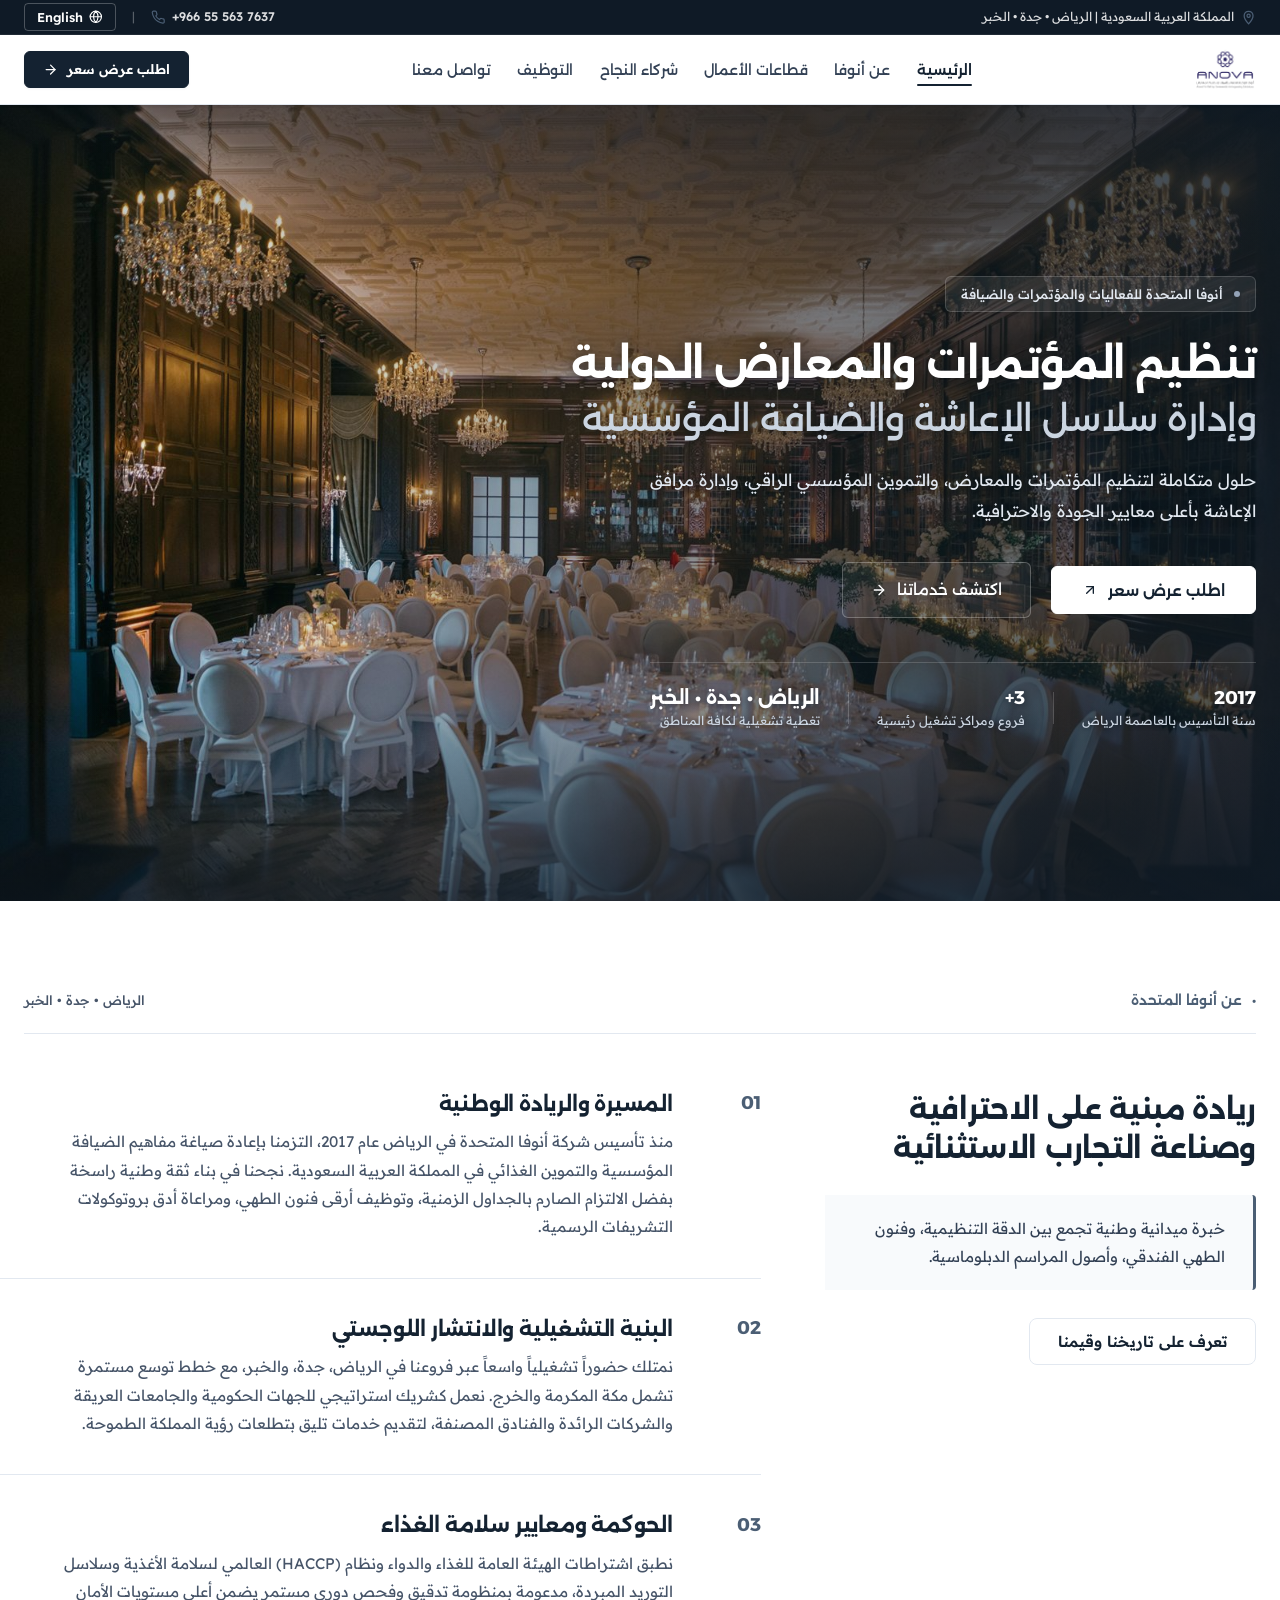
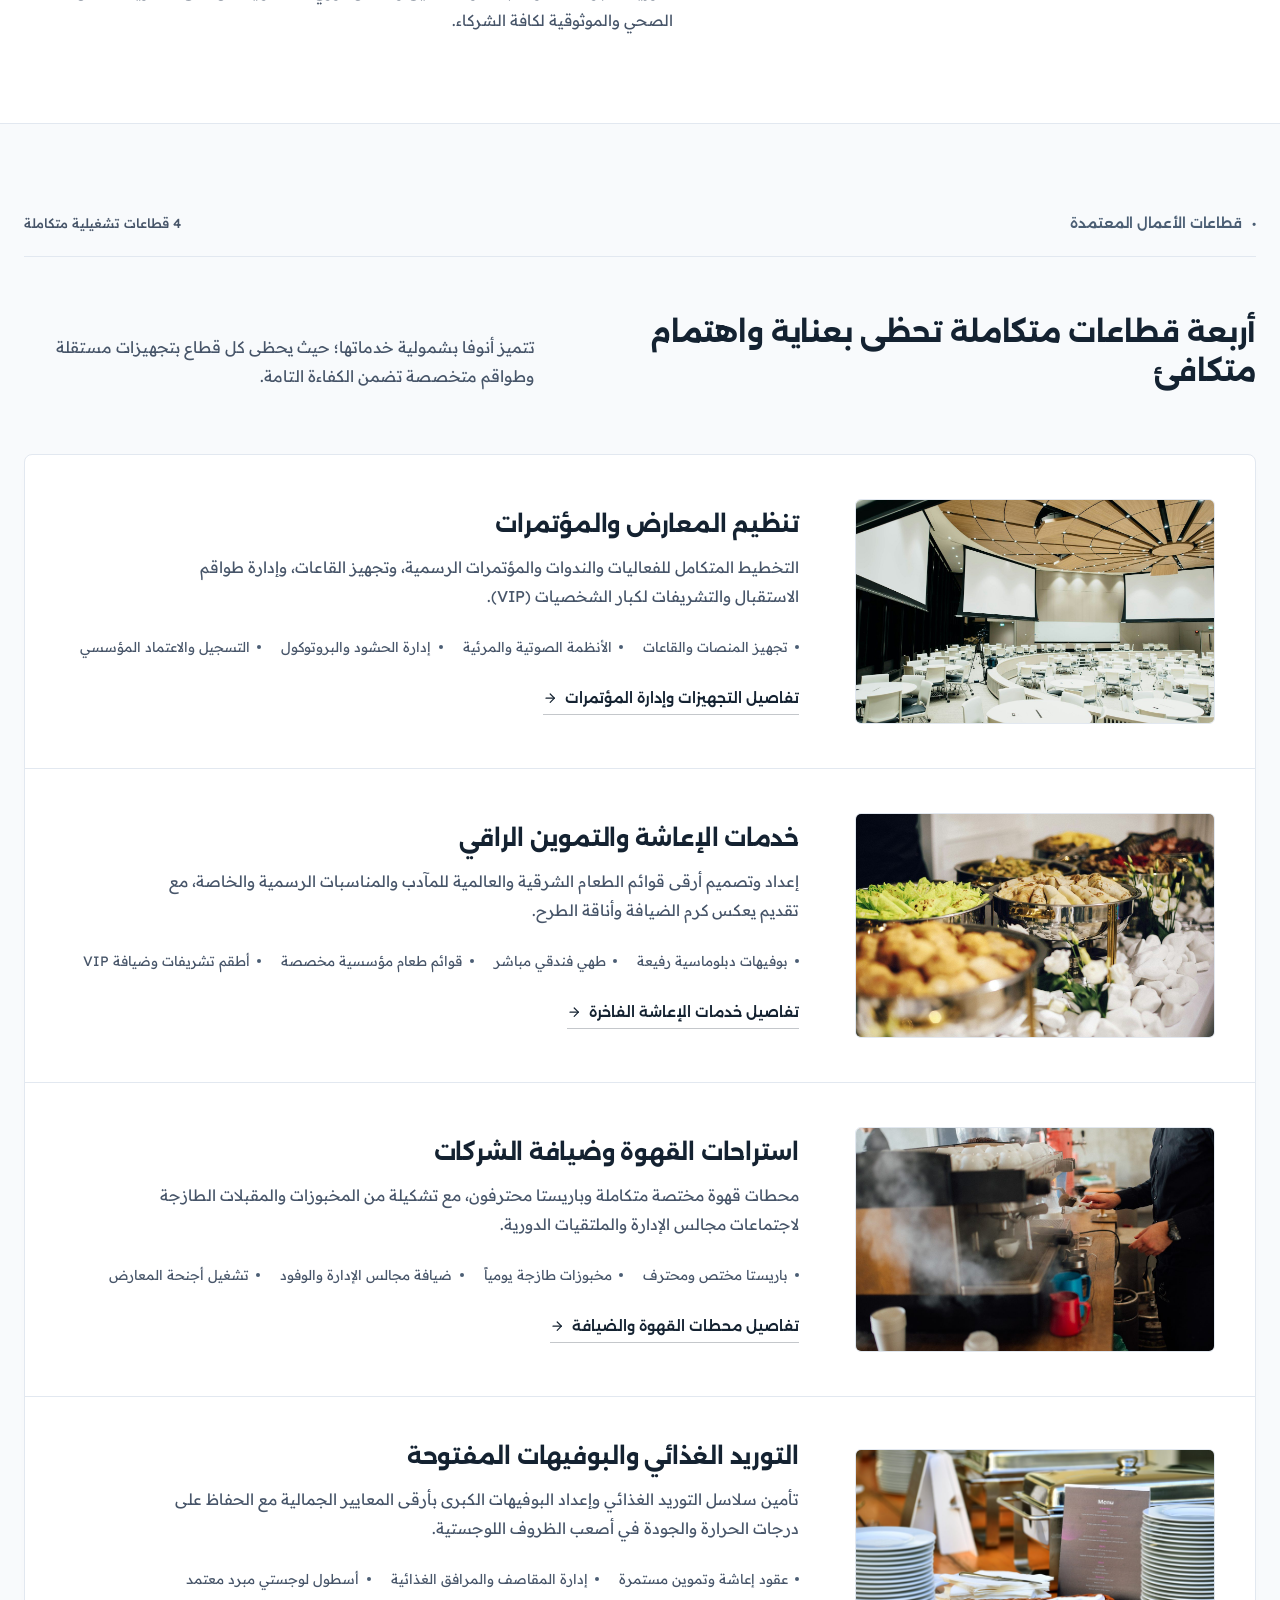
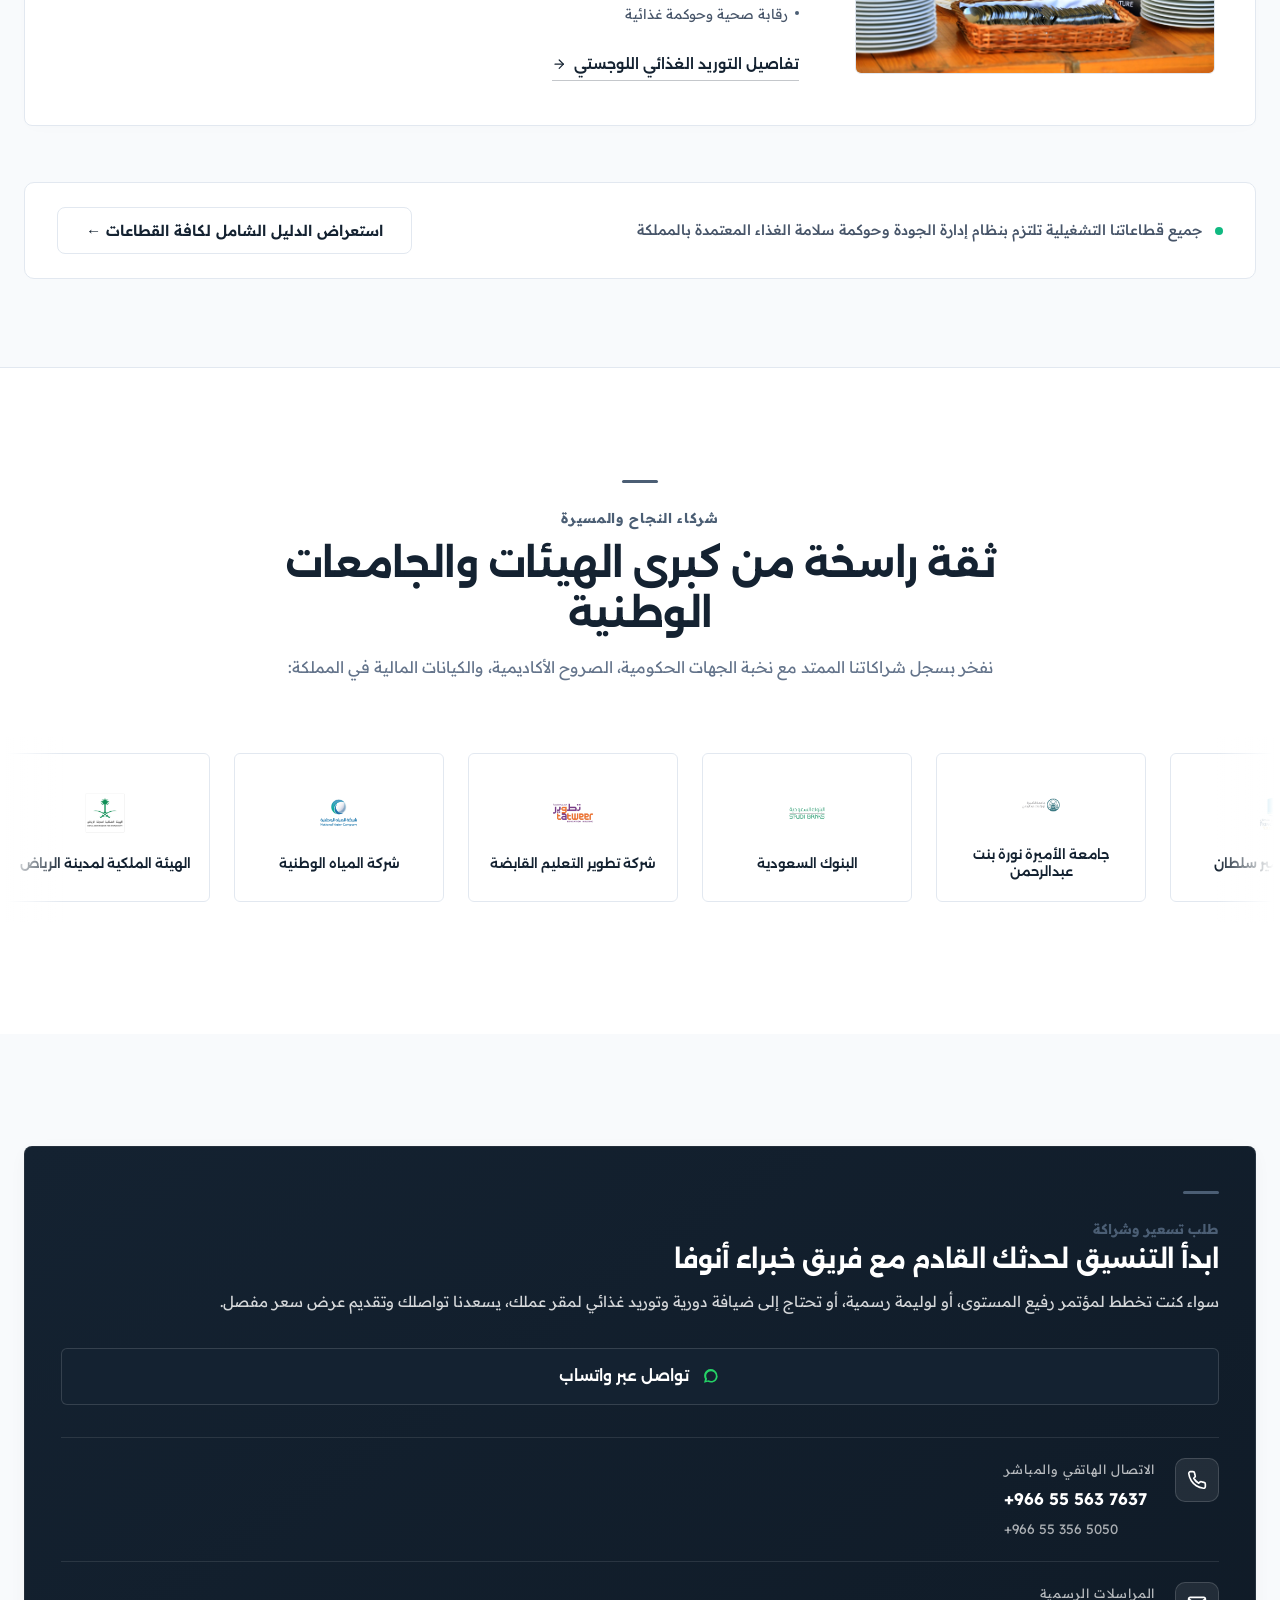
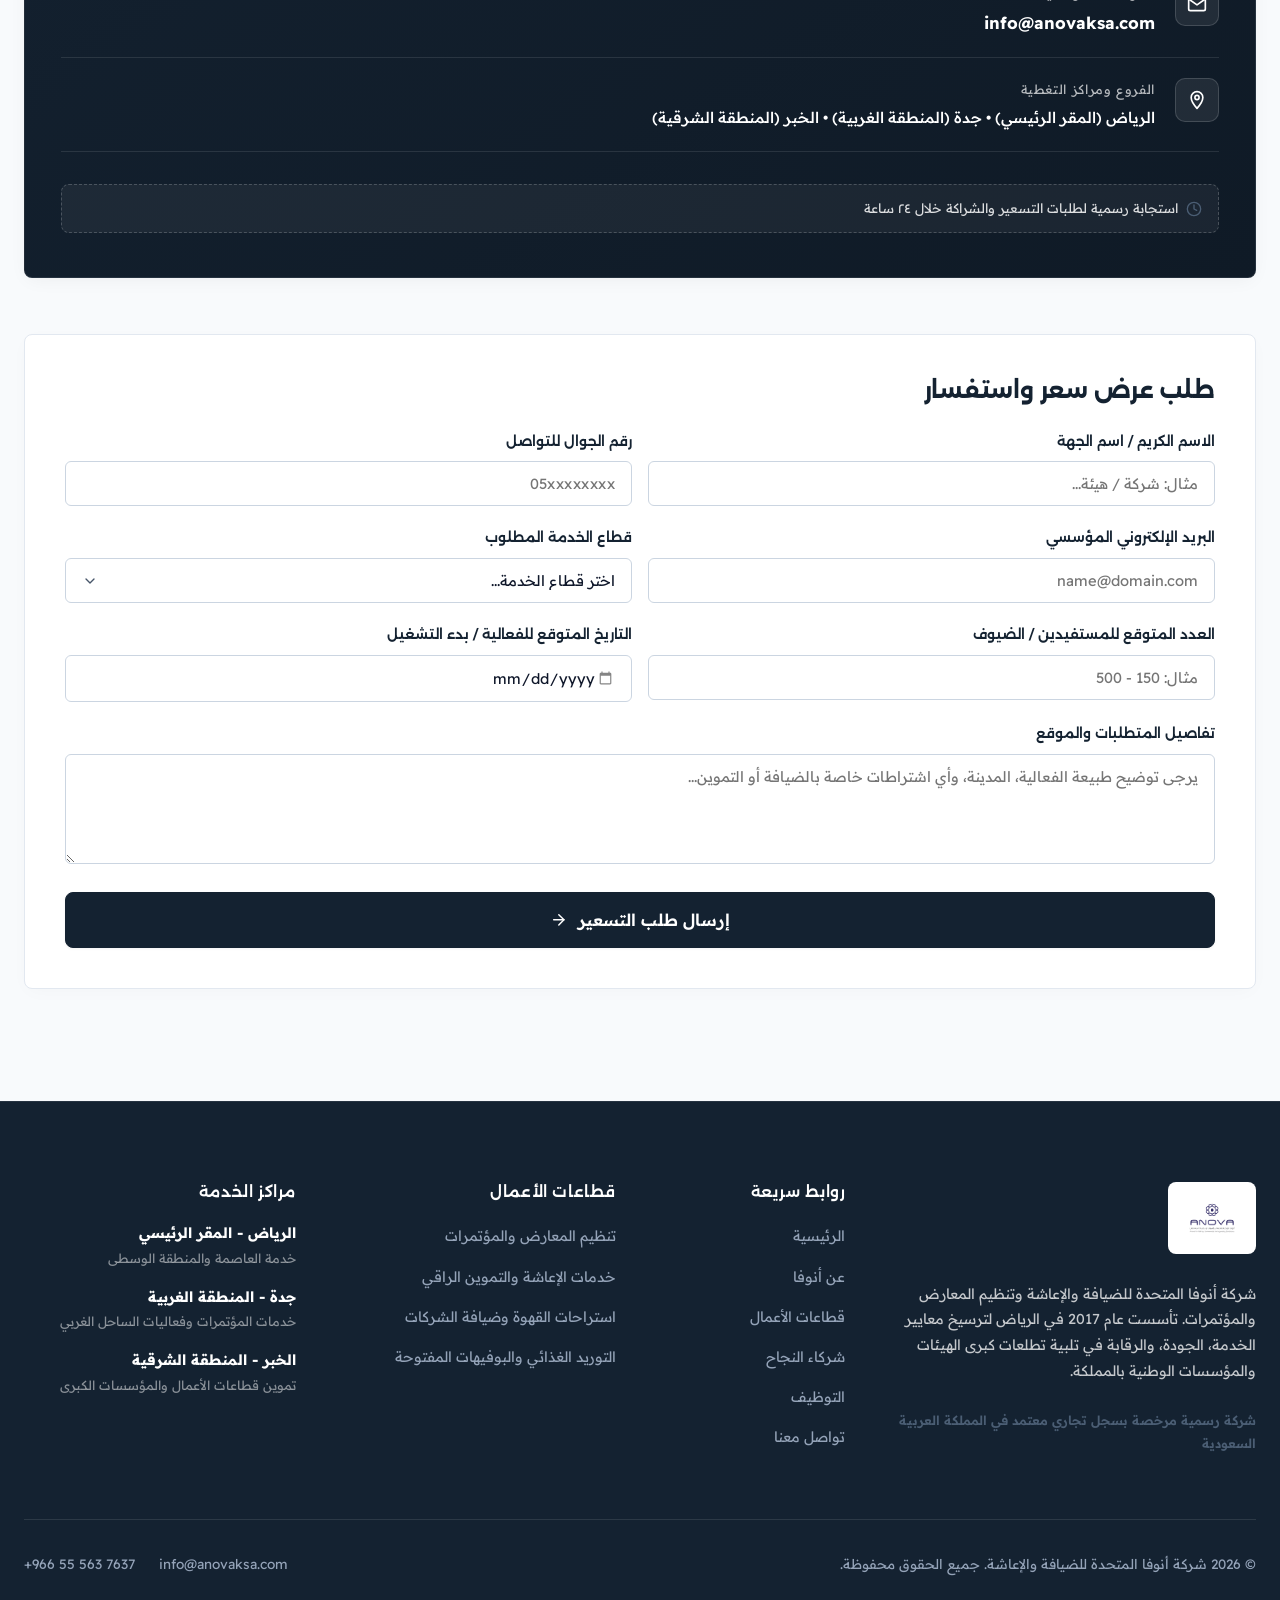
==== index.html @ f51b4247 "fix(hero-header): lighten hero video overlay, compact header height, and fix bottom ledger formattin" ====
﻿<!DOCTYPE html>
<html lang="ar" dir="rtl">
<head>
  <meta charset="UTF-8">
  <meta name="viewport" content="width=device-width, initial-scale=1.0">
  <title>أنوفا المتحدة للضيافة والإعاشة وتنظيم المعارض | ANOVA United Company</title>
  <meta name="description" content="شركة أنوفا المتحدة للضيافة والإعاشة وتنظيم المؤتمرات والمعارض - تأسست عام 2017 في الرياض لتقديم أرقى خدمات الضيافة والتموين وتنظيم الفعاليات لكبرى المؤسسات والهيئات الوطنية.">
  <link rel="icon" type="image/png" href="public/brand/anova-logo.png">
  <!-- Preconnect to Google Fonts for Ultra-Fast Typography Rendering -->
  <link rel="preconnect" href="https://fonts.googleapis.com">
  <link rel="preconnect" href="https://fonts.gstatic.com" crossorigin>
  <link href="https://fonts.googleapis.com/css2?family=Alexandria:wght@300;400;500;600;700;800&family=Readex+Pro:wght@300;400;500;600;700&display=swap" rel="stylesheet">
  <link rel="stylesheet" href="assets/css/styles.css?v=6">
</head>
<body data-page-title-key="nav_home">

  <!-- Top Executive Utility Bar (Appears only at top of page, scrolls naturally away) -->
  <aside class="top-bar" aria-label="Executive Information">
    <div class="container">
      <div style="display: flex; align-items: center; gap: 1.5rem;">
        <span style="display: flex; align-items: center; gap: 0.4rem;">
          <svg class="icon-svg" style="color: var(--warm-gold); width: 0.95rem; height: 0.95rem;" viewBox="0 0 24 24"><path d="M12 2C8.13 2 5 5.13 5 9c0 5.25 7 13 7 13s7-7.75 7-13c0-3.87-3.13-7-7-7zm0 9.5c-1.38 0-2.5-1.12-2.5-2.5s1.12-2.5 2.5-2.5 2.5 1.12 2.5 2.5-1.12 2.5-2.5 2.5z"/></svg>
          <span data-i18n="top_locations">المملكة العربية السعودية | الرياض • جدة • الخبر</span>
        </span>
        <span style="display: none;" class="desktop-only-inline">
          <span style="color: rgba(255,255,255,0.4);">|</span>
          <span style="margin-left: 0.75rem; margin-right: 0.75rem;" data-cms-contact="email">info@anovaksa.com</span>
        </span>
      </div>

      <div style="display: flex; align-items: center; gap: 1rem;">
        <a href="tel:+966555637637" class="dir-ltr" style="display: flex; align-items: center; gap: 0.4rem; font-weight: 600;">
          <svg class="icon-svg" style="color: var(--warm-gold); width: 0.9rem; height: 0.9rem;" viewBox="0 0 24 24"><path d="M22 16.92v3a2 2 0 0 1-2.18 2 19.79 19.79 0 0 1-8.63-3.07 19.5 19.5 0 0 1-6-6 19.79 19.79 0 0 1-3.07-8.67A2 2 0 0 1 4.11 2h3a2 2 0 0 1 2 1.72 12.84 12.84 0 0 0 .7 2.81 2 2 0 0 1-.45 2.11L8.09 9.91a16 16 0 0 0 6 6l1.27-1.27a2 2 0 0 1 2.11-.45 12.84 12.84 0 0 0 2.81.7A2 2 0 0 1 22 16.92z"/></svg>
          <span>+966 55 563 7637</span>
        </a>
        <span style="color: rgba(255,255,255,0.3);">|</span>
        <button class="lang-btn lang-toggle-btn" aria-label="Toggle Language">
          <svg class="icon-svg" style="width: 0.85rem; height: 0.85rem;" viewBox="0 0 24 24"><circle cx="12" cy="12" r="10"/><line x1="2" y1="12" x2="22" y2="12"/><path d="M12 2a15.3 15.3 0 0 1 4 10 15.3 15.3 0 0 1-4 10 15.3 15.3 0 0 1-4-10 15.3 15.3 0 0 1 4-10z"/></svg>
          <span class="lang-toggle-text">English</span>
        </button>
      </div>
    </div>
  </aside>

  <!-- Master Site Header: Pristine Corporate Architecture -->
  <div class="site-header-wrapper">
    <!-- Main Navigation -->
    <header class="main-nav" id="siteHeader">
      <div class="container">
        <!-- Official Brand Logo (Displayed at calibrated scale to ensure 45px crisp artwork) -->
        <a href="index.html" class="nav-brand-link" aria-label="أنوفا المتحدة - الصفحة الرئيسية">
          <img src="public/brand/anova-logo.png" alt="شعار شركة أنوفا المتحدة الرسمي" class="brand-logo-img">
        </a>

        <!-- Desktop Nav Links -->
        <nav aria-label="Main Navigation">
          <ul class="nav-links">
            <li><a href="index.html" class="nav-link active" data-i18n="nav_home">الرئيسية</a></li>
            <li><a href="about.html" class="nav-link" data-i18n="nav_about">عن أنوفا</a></li>
            <li><a href="services.html" class="nav-link" data-i18n="nav_services">قطاعات الأعمال</a></li>
            <li><a href="partners.html" class="nav-link" data-i18n="nav_partners">شركاء النجاح</a></li>
            <li><a href="careers.html" class="nav-link" data-i18n="nav_careers">التوظيف</a></li>
            <li><a href="contact.html" class="nav-link" data-i18n="nav_contact">تواصل معنا</a></li>
          </ul>
        </nav>

        <!-- Action Buttons -->
        <div class="nav-actions">
          <button class="btn btn-primary open-quote-modal">
            <span data-i18n="cta_quote">طلب عرض سعر</span>
            <svg class="icon-svg" style="width: 0.95rem; height: 0.95rem;" viewBox="0 0 24 24"><line x1="5" y1="12" x2="19" y2="12"/><polyline points="12 5 19 12 12 19"/></svg>
          </button>
          <button class="hamburger-btn" aria-label="Open mobile menu">
            <svg class="icon-svg" style="width: 1.75rem; height: 1.75rem;" viewBox="0 0 24 24"><line x1="3" y1="12" x2="21" y2="12"/><line x1="3" y1="6" x2="21" y2="6"/><line x1="3" y1="18" x2="21" y2="18"/></svg>
          </button>
        </div>
      </div>
    </header>
  </div>

  <!-- Mobile Navigation Drawer -->
  <div class="drawer-overlay"></div>
  <aside class="mobile-drawer">
    <div>
      <div style="display: flex; align-items: center; justify-content: space-between; margin-bottom: 2rem;">
        <img src="public/brand/anova-logo.png" alt="ANOVA Logo" style="height: 4.25rem;">
        <button class="drawer-close-btn" style="background: none; border: none; font-size: 1.5rem; cursor: pointer; color: var(--midnight-dark);">✕</button>
      </div>
      <ul style="list-style: none; display: flex; flex-direction: column; gap: 1.25rem;">
        <li><a href="index.html" style="font-weight: 700; color: var(--primary-navy);" data-i18n="nav_home">الرئيسية</a></li>
        <li><a href="about.html" style="font-weight: 600;" data-i18n="nav_about">عن أنوفا</a></li>
        <li><a href="services.html" style="font-weight: 600;" data-i18n="nav_services">قطاعات الأعمال</a></li>
        <li><a href="partners.html" style="font-weight: 600;" data-i18n="nav_partners">شركاء النجاح</a></li>
        <li><a href="careers.html" style="font-weight: 600;" data-i18n="nav_careers">التوظيف</a></li>
        <li><a href="contact.html" style="font-weight: 600;" data-i18n="nav_contact">تواصل معنا</a></li>
      </ul>
    </div>
    <div>
      <button class="btn btn-primary open-quote-modal" style="width: 100%; margin-bottom: 1rem;">
        <span data-i18n="cta_quote">طلب عرض سعر</span>
      </button>
      <button class="lang-btn lang-toggle-btn" style="width: 100%; border-color: var(--brand-grey-light); color: var(--midnight-dark); justify-content: center;">
        <span class="lang-toggle-text">English</span>
      </button>
    </div>
  </aside>

  <!-- ==========================================================================
       1. HERO: FULL-WIDTH / FULL-SCREEN CORPORATE VIDEO COVER
       ========================================================================== -->
  <section class="hero-fullscreen" id="hero">
    <div class="hero-video-viewport">
      <video 
        class="hero-full-video" 
        autoplay 
        muted 
        loop 
        playsinline 
        webkit-playsinline
        preload="metadata" 
        poster="public/hero-venue.jpg" 
        aria-label="تجهيزات قاعات المؤتمرات والضيافة لشركة أنوفا"
      >
        <source src="public/anova-hero.mp4" type="video/mp4">
      </video>
      <!-- Subdued Muted Matte Navy/Slate Overlay -->
      <div class="hero-matte-overlay"></div>
    </div>

    <div class="container hero-content-container">
      <div class="hero-content-stack">
        <div class="hero-kicker-badge">
          <span class="badge-dot"></span>
          <span data-i18n="hero_kicker">شركة أنوفا المتحدة • المملكة العربية السعودية</span>
        </div>

        <h1 class="hero-institutional-title" data-i18n="hero_h1">
          تنظيم المؤتمرات والمعارض الدولية
          <span class="title-sub-clause">وإدارة سلاسل الإعاشة والضيافة المؤسسية</span>
        </h1>

        <p class="hero-institutional-desc" data-i18n="hero_subtext">
          شريك وطني استراتيجي للقطاعين الحكومي والخاص؛ نقدم حلولاً متكاملة لتشغيل الفعاليات الكبرى، وإدارة مرافق الإطعام، وسلاسل الإعاشة الراقية وفق أعلى معايير الحوكمة والامتثال بالمملكة.
        </p>

        <div class="hero-action-row">
          <button class="btn-corporate-primary open-quote-modal">
            <span data-i18n="cta_quote">طلب عرض سعر مخصص</span>
            <svg class="icon-svg" style="width: 1rem; height: 1rem;" viewBox="0 0 24 24"><line x1="7" y1="17" x2="17" y2="7"/><polyline points="7 7 17 7 17 17"/></svg>
          </button>
          <a href="#sectors" class="btn-corporate-outline">
            <span data-i18n="hero_cta_secondary">استعراض القطاعات التشغيلية</span>
            <svg class="icon-svg dir-flip" style="width: 1rem; height: 1rem;" viewBox="0 0 24 24"><line x1="5" y1="12" x2="19" y2="12"/><polyline points="12 5 19 12 12 19"/></svg>
          </a>
        </div>

        <!-- Factual Corporate Provenance Ledger -->
        <div class="hero-provenance-ledger">
          <div class="provenance-item">
            <span class="provenance-value">2017</span>
            <span class="provenance-label" data-i18n="stat_founded_lbl">سنة التأسيس بالعاصمة الرياض</span>
          </div>
          <div class="provenance-sep"></div>
          <div class="provenance-item">
            <span class="provenance-value">3+</span>
            <span class="provenance-label" data-i18n="stat_branches_lbl">مراكز تشغيل رئيسية بالمملكة</span>
          </div>
          <div class="provenance-sep"></div>
          <div class="provenance-item">
            <span class="provenance-value" data-i18n="about_cities">الرياض • جدة • الخبر</span>
            <span class="provenance-label" data-i18n="stat_coverage_lbl">تغطية تشغيلية لكافة المناطق</span>
          </div>
        </div>
      </div>
    </div>
  </section>

  <!-- ==========================================================================
       2. SECTION: COMPANY INTRODUCTION (ASYMMETRIC EDITORIAL GRID 35% / 65%)
       ========================================================================== -->
  <section class="section-editorial-about" id="about">
    <div class="container">
      <div class="editorial-header-rule">
        <div class="editorial-eyebrow">
          <span>•</span>
          <span class="eyebrow-title" data-i18n="about_tag">عن أنوفا المتحدة • الشريك الاستراتيجي</span>
        </div>
        <div class="editorial-meta-cities" data-i18n="about_cities">الرياض • جدة • الخبر</div>
      </div>

      <div class="editorial-about-composition">
        <!-- Independent Title & Strategic Highlight Column (35%) -->
        <div class="about-title-column">
          <h2 class="about-main-title" data-i18n="about_title">
            شريك استراتيجي في تشغيل الفعاليات السيادية وتوفير سلاسل الإعاشة الراقية لأهم المحافل بالمملكة
          </h2>
          
          <div class="about-highlight-box">
            خبرة ميدانية وطنية تجمع بين الدقة التنظيمية، وفنون الطهي الفندقي، وأصول المراسم الدبلوماسية.
          </div>

          <div>
            <a href="about.html" class="btn btn-outline" data-i18n="about_learn_more">الاطلاع على الحوكمة والمسيرة ←</a>
          </div>
        </div>

        <!-- Structured Editorial Ledger Column (65%) -->
        <div class="about-editorial-stream">
          <div class="about-editorial-item">
            <span class="about-item-num">01</span>
            <div class="about-item-body">
              <h3 class="about-item-heading">المسيرة والريادة الوطنية</h3>
              <p class="about-item-text" data-i18n="about_p1">
                منذ انطلاق شركة أنوفا المتحدة في الرياض عام 2017، التزمنا بإعادة صياغة مفاهيم الضيافة المؤسسية والتموين الغذائي في المملكة العربية السعودية. نجحنا في بناء ثقة وطنية راسخة بفضل الالتزام الصارم بالجداول الزمنية، وتوظيف أرقى فنون الطهي، ومراعاة أدق بروتوكولات التشريفات الرسمية.
              </p>
            </div>
          </div>

          <div class="about-editorial-item">
            <span class="about-item-num">02</span>
            <div class="about-item-body">
              <h3 class="about-item-heading">البنية التشغيلية والانتشار اللوجستي</h3>
              <p class="about-item-text" data-i18n="about_p2">
                نمتلك حضوراً تشغيلياً واسعاً عبر فروعنا ومطابخنا المركزية في الرياض، جدة، والخبر، مع أساطيل نقل مبردة وكوادر متخصصة تخدم المؤتمرات الدولية، الجامعات العريقة، والمعارض الكبرى، تماشياً مع مستهدفات رؤية المملكة الطموحة.
              </p>
            </div>
          </div>

          <div class="about-editorial-item">
            <span class="about-item-num">03</span>
            <div class="about-item-body">
              <h3 class="about-item-heading">الحوكمة ومعايير سلامة الغذاء</h3>
              <p class="about-item-text">
                نطبق اشتراطات الهيئة العامة للغذاء والدواء ونظام (HACCP) العالمي لسلامة الأغذية وسلاسل التوريد المبردة، مدعومة بمنظومة تدقيق وفحص دوري مستمر يضمن أعلى مستويات الأمان الصحي والموثوقية لكافة الشركاء.
              </p>
            </div>
          </div>
        </div>
      </div>
    </div>
  </section>

  <!-- ==========================================================================
       3. SECTION: BUSINESS SECTORS (STRUCTURED HORIZONTAL SERVICE BANDS — NO CARDS)
       ========================================================================== -->
  <section class="section-service-bands" id="sectors">
    <div class="container">
      <div class="editorial-header-rule">
        <div class="editorial-eyebrow">
          <span>•</span>
          <span class="eyebrow-title" data-i18n="services_tag">قطاعات الأعمال المعتمدة</span>
        </div>
        <div class="editorial-meta-count">4 قطاعات تشغيلية متكاملة</div>
      </div>

      <div class="bands-intro-split">
        <h2 class="bands-main-title" data-i18n="services_title">
          أربعة مسارات تشغيلية متخصصة تحظى بتجهيزات مستقلة وطواقم عمل محترفة
        </h2>
        <p class="bands-sub-lead" data-i18n="services_subtitle">
          تتميز أنوفا بالقدرة على تشغيل مختلف مسارات الفعاليات والضيافة، حيث يعمل كل قطاع بأسطول ومعدات مستقلة تضمن التميز التشغيلي الكامل.
        </p>
      </div>

      <div class="service-bands-stack">
        <!-- Sector Band 1: Exhibitions & Conferences -->
        <article class="service-band-row" id="sec-events">
          <div class="service-band-media">
            <img src="public/sec-events.jpg" alt="تنظيم المعارض والمؤتمرات" loading="lazy" decoding="async">
          </div>
          <div class="service-band-content">
            <h3 class="service-band-title" data-i18n="sec1_title">تنظيم وإدارة المعارض والمؤتمرات</h3>
            <p class="service-band-scope" data-i18n="sec1_desc">
              تخطيط وإدارة الفعاليات الضخمة من الألف إلى الياء؛ إدارة الحشود، التجهيزات الصوتية والمرئية، تصميم وتشييد المنصات، وبروتوكول استقبال الوفود الرسمية.
            </p>
            <div class="service-band-specs">
              <span class="spec-item"><span class="spec-dot"></span>تجهيز المنصات والقاعات</span>
              <span class="spec-item"><span class="spec-dot"></span>الأنظمة الصوتية والمرئية</span>
              <span class="spec-item"><span class="spec-dot"></span>إدارة الحشود والبروتوكول</span>
              <span class="spec-item"><span class="spec-dot"></span>التسجيل والاعتماد المؤسسي</span>
            </div>
            <div class="service-band-action">
              <a href="services.html#sec-events" class="service-band-link">
                <span>تفاصيل التجهيزات وإدارة المؤتمرات</span>
                <svg class="icon-svg dir-flip" style="width: 0.9rem; height: 0.9rem;" viewBox="0 0 24 24"><line x1="5" y1="12" x2="19" y2="12"/><polyline points="12 5 19 12 12 19"/></svg>
              </a>
            </div>
          </div>
        </article>

        <!-- Sector Band 2: Catering & Hospitality -->
        <article class="service-band-row" id="sec-catering">
          <div class="service-band-media">
            <img src="public/sec-catering.jpg" alt="خدمات الإعاشة والتموين الراقي" loading="lazy" decoding="async">
          </div>
          <div class="service-band-content">
            <h3 class="service-band-title" data-i18n="sec2_title">خدمات الإعاشة والتموين المؤسسي الراقي</h3>
            <p class="service-band-scope" data-i18n="sec2_desc">
              بوفيهات ملكية ودبلوماسية مخصصة للوزارات والشركات الكبرى، مع قوائم طعام مبتكرة يقودها طهاة عالميون لتقديم تجربة طهي رفيعة المستوى تليق بضيوفكم.
            </p>
            <div class="service-band-specs">
              <span class="spec-item"><span class="spec-dot"></span>بوفيهات دبلوماسية رفيعة</span>
              <span class="spec-item"><span class="spec-dot"></span>طهي فندقي مباشر</span>
              <span class="spec-item"><span class="spec-dot"></span>قوائم طعام مؤسسية مخصصة</span>
              <span class="spec-item"><span class="spec-dot"></span>أطقم تشريفات وضيافة VIP</span>
            </div>
            <div class="service-band-action">
              <a href="services.html#sec-catering" class="service-band-link">
                <span>تفاصيل خدمات الإعاشة الفاخرة</span>
                <svg class="icon-svg dir-flip" style="width: 0.9rem; height: 0.9rem;" viewBox="0 0 24 24"><line x1="5" y1="12" x2="19" y2="12"/><polyline points="12 5 19 12 12 19"/></svg>
              </a>
            </div>
          </div>
        </article>

        <!-- Sector Band 3: Coffee Break & Corporate Serving -->
        <article class="service-band-row" id="sec-coffee">
          <div class="service-band-media">
            <img src="public/sec-coffee.jpg" alt="استراحات القهوة وضيافة الشركات" loading="lazy" decoding="async">
          </div>
          <div class="service-band-content">
            <h3 class="service-band-title" data-i18n="sec3_title">استراحات القهوة وضيافة الشركات</h3>
            <p class="service-band-scope" data-i18n="sec3_desc">
              محطات قهوة مختصة متكاملة مع باريستا محترف، مشروبات ساخنة وباردة طازجة، ومقبلات خفيفة مخبوزة يومياً تضفي طابعاً من الحيوية والتميز.
            </p>
            <div class="service-band-specs">
              <span class="spec-item"><span class="spec-dot"></span>باريستا مختص ومحترف</span>
              <span class="spec-item"><span class="spec-dot"></span>مخبوزات طازجة يومياً</span>
              <span class="spec-item"><span class="spec-dot"></span>ضيافة مجالس الإدارة والوفود</span>
              <span class="spec-item"><span class="spec-dot"></span>تشغيل أجنحة المعارض</span>
            </div>
            <div class="service-band-action">
              <a href="services.html#sec-coffee" class="service-band-link">
                <span>تفاصيل محطات القهوة والضيافة</span>
                <svg class="icon-svg dir-flip" style="width: 0.9rem; height: 0.9rem;" viewBox="0 0 24 24"><line x1="5" y1="12" x2="19" y2="12"/><polyline points="12 5 19 12 12 19"/></svg>
              </a>
            </div>
          </div>
        </article>

        <!-- Sector Band 4: Food Supply & Facility Management -->
        <article class="service-band-row" id="sec-supply">
          <div class="service-band-media">
            <img src="public/sec-supply.jpg" alt="التوريد الغذائي وإدارة مرافق الإطعام" loading="lazy" decoding="async">
          </div>
          <div class="service-band-content">
            <h3 class="service-band-title" data-i18n="sec5_title">التوريد الغذائي وإدارة مرافق الإطعام</h3>
            <p class="service-band-scope" data-i18n="sec5_desc">
              إعاشة مستمرة وإدارة مقاصف ومطاعم المجمعات الصناعية والجامعات والمستشفيات، مدعومة بمطابخ مركزية عملاقة وأسطول نقل مبرد معتمد.
            </p>
            <div class="service-band-specs">
              <span class="spec-item"><span class="spec-dot"></span>عقود إعاشة وتموين مستمرة</span>
              <span class="spec-item"><span class="spec-dot"></span>إدارة المقاصف والمرافق الغذائية</span>
              <span class="spec-item"><span class="spec-dot"></span>أسطول لوجستي مبرد معتمد</span>
              <span class="spec-item"><span class="spec-dot"></span>رقابة صحية وحوكمة غذائية</span>
            </div>
            <div class="service-band-action">
              <a href="services.html#sec-supply" class="service-band-link">
                <span>تفاصيل التوريد الغذائي اللوجستي</span>
                <svg class="icon-svg dir-flip" style="width: 0.9rem; height: 0.9rem;" viewBox="0 0 24 24"><line x1="5" y1="12" x2="19" y2="12"/><polyline points="12 5 19 12 12 19"/></svg>
              </a>
            </div>
          </div>
        </article>
      </div>

      <!-- Lead-out Bar -->
      <div class="bands-leadout-bar">
        <div class="leadout-info">
          <span class="leadout-bullet"></span>
          <span>جميع قطاعاتنا التشغيلية تلتزم بنظام إدارة الجودة وحوكمة سلامة الغذاء المعتمدة بالمملكة</span>
        </div>
        <a href="services.html" class="btn btn-outline">استعراض الدليل الشامل لكافة القطاعات ←</a>
      </div>
    </div>
  </section>

  <!-- ==========================================================================
       4. SECTION: CLIENTS & PARTNERS (INFINITE SEAMLESS LOGO MARQUEE)
       ========================================================================== -->
  <section class="section-spacing bg-white" id="partners">
    <div class="container">
      
      <div class="partners-corp-header">
        <div class="gold-line center"></div>
        <span class="partners-corp-tag" data-i18n="partners_tag">شركاء النجاح والمسيرة</span>
        <h2 class="partners-corp-title" data-i18n="partners_title">ثقة راسخة من كبرى الهيئات والجامعات الوطنية</h2>
        <p class="partners-corp-desc" data-i18n="partners_desc">
          نفخر بسجل شراكاتنا الممتد مع نخبة الجهات الحكومية، الصروح الأكاديمية، والكيانات المالية في المملكة:
        </p>
      </div>

    </div>

    <!-- Full-Bleed Continuous Horizontal Marquee Stage -->
    <div class="partners-marquee-viewport" aria-label="شركاء النجاح">
      <div class="partners-marquee-track">
        <div class="partners-marquee-group">
          
          <!-- RCRC -->
          <div class="partner-card-corp partner-marquee-card">
            <div class="partner-logo-box">
              <img src="public/partners/Logos-27-2048x2048.png" alt="الهيئة الملكية لمدينة الرياض" class="partner-logo-img" loading="lazy" decoding="async">
            </div>
            <div class="partner-name-ar" data-i18n="p_rcrc_ar">الهيئة الملكية لمدينة الرياض</div>
            <div class="partner-name-en" data-i18n="p_rcrc_en">Royal Commission for Riyadh City</div>
          </div>

          <!-- National Water Company -->
          <div class="partner-card-corp partner-marquee-card">
            <div class="partner-logo-box">
              <img src="public/partners/Logos-19-2048x2048.png" alt="شركة المياه الوطنية" class="partner-logo-img" loading="lazy" decoding="async">
            </div>
            <div class="partner-name-ar" data-i18n="p_nwc_ar">شركة المياه الوطنية</div>
            <div class="partner-name-en" data-i18n="p_nwc_en">National Water Company</div>
          </div>

          <!-- Tatweer Education Holding -->
          <div class="partner-card-corp partner-marquee-card">
            <div class="partner-logo-box">
              <img src="public/partners/Logos-14-2048x2048.png" alt="شركة تطوير التعليم القابضة" class="partner-logo-img" loading="lazy" decoding="async">
            </div>
            <div class="partner-name-ar" data-i18n="p_tatweer_ar">شركة تطوير التعليم القابضة</div>
            <div class="partner-name-en" data-i18n="p_tatweer_en">Tatweer Education Holding</div>
          </div>

          <!-- Saudi Banks -->
          <div class="partner-card-corp partner-marquee-card">
            <div class="partner-logo-box">
              <img src="public/partners/Logos-33-2048x2048.png" alt="البنوك السعودية" class="partner-logo-img" loading="lazy" decoding="async">
            </div>
            <div class="partner-name-ar" data-i18n="p_banks_ar">البنوك السعودية</div>
            <div class="partner-name-en" data-i18n="p_banks_en">Saudi Banks Committee</div>
          </div>

          <!-- Princess Nourah University -->
          <div class="partner-card-corp partner-marquee-card">
            <div class="partner-logo-box">
              <img src="public/partners/Logos-31-2048x2048.png" alt="جامعة الأميرة نورة بنت عبدالرحمن" class="partner-logo-img" loading="lazy" decoding="async">
            </div>
            <div class="partner-name-ar" data-i18n="p_pnu_ar">جامعة الأميرة نورة بنت عبدالرحمن</div>
            <div class="partner-name-en" data-i18n="p_pnu_en">Princess Nourah University</div>
          </div>

          <!-- Prince Sultan University -->
          <div class="partner-card-corp partner-marquee-card">
            <div class="partner-logo-box">
              <img src="public/partners/Logos-35-2048x2048.png" alt="جامعة الأمير سلطان" class="partner-logo-img" loading="lazy" decoding="async">
            </div>
            <div class="partner-name-ar" data-i18n="p_psu_ar">جامعة الأمير سلطان</div>
            <div class="partner-name-en" data-i18n="p_psu_en">Prince Sultan University</div>
          </div>

          <!-- University of Tabuk -->
          <div class="partner-card-corp partner-marquee-card">
            <div class="partner-logo-box">
              <img src="public/partners/Logos-22-2048x2048.png" alt="جامعة تبوك" class="partner-logo-img" loading="lazy" decoding="async">
            </div>
            <div class="partner-name-ar" data-i18n="p_tabuk_ar">جامعة تبوك</div>
            <div class="partner-name-en" data-i18n="p_tabuk_en">University of Tabuk</div>
          </div>

          <!-- Al Yamamah University -->
          <div class="partner-card-corp partner-marquee-card">
            <div class="partner-logo-box">
              <img src="public/partners/Logos-26-2048x2048.png" alt="جامعة اليمامة" class="partner-logo-img" loading="lazy" decoding="async">
            </div>
            <div class="partner-name-ar" data-i18n="p_yamamah_ar">جامعة اليمامة</div>
            <div class="partner-name-en" data-i18n="p_yamamah_en">Al Yamamah University</div>
          </div>

        </div>
      </div>
    </div>
  </section>

  <!-- Contact & Concierge Quotation Section -->
  <section class="section-spacing bg-light" id="contact">
    <div class="container">
      
      <div style="display: grid; grid-template-columns: 1fr; lg:grid-template-columns: 1fr 1.25fr; gap: 3.5rem;">
        
        <!-- Executive Concierge VIP Channels Card -->
        <div class="contact-concierge-card">
          <div>
            <div class="gold-line"></div>
            <span style="font-size: 0.85rem; font-weight: 700; color: var(--warm-gold); text-transform: uppercase;" data-i18n="contact_tag">طلب تسعير وشراكة</span>
            <h3 data-i18n="contact_title">ابدأ التنسيق لحدثك القادم مع فريق خبراء أنوفا</h3>
            <p data-i18n="contact_desc">
              سواء كنت تخطط لمؤتمر رفيع المستوى، أو لوليمة رسمية، أو تحتاج إلى ضيافة دورية وتوريد غذائي لمقر عملك، يسعدنا تواصلك وتقديم عرض سعر مفصل.
            </p>

            <!-- Official Corporate WhatsApp Channel -->
            <a href="https://wa.me/966555637637" target="_blank" rel="noopener noreferrer" class="corporate-whatsapp-btn" aria-label="تواصل عبر واتساب">
              <svg style="width: 1.25rem; height: 1.25rem; fill: currentColor;" viewBox="0 0 24 24"><path d="M12.031 6.172c-3.181 0-5.767 2.586-5.768 5.766-.001 1.298.38 2.27 1.019 3.287l-.711 2.598 2.669-.699c.969.53 1.77.794 2.791.794 3.182 0 5.768-2.587 5.769-5.766.001-3.182-2.585-5.78-5.77-5.78zm7.977 5.765c-.002 4.397-3.578 7.973-7.977 7.973-1.393 0-2.698-.363-3.842-1.002l-4.57 1.196 1.225-4.463c-.732-1.209-1.127-2.6-1.127-4.004.002-4.397 3.578-7.974 7.977-7.974 4.399 0 7.978 3.577 7.978 7.974z"/></svg>
              <span data-i18n="contact_whatsapp_btn">تواصل عبر واتساب</span>
            </a>

            <!-- Channels -->
            <div class="concierge-channel">
              <div class="concierge-icon">
                <svg class="icon-svg" viewBox="0 0 24 24"><path d="M22 16.92v3a2 2 0 0 1-2.18 2 19.79 19.79 0 0 1-8.63-3.07 19.5 19.5 0 0 1-6-6 19.79 19.79 0 0 1-3.07-8.67A2 2 0 0 1 4.11 2h3a2 2 0 0 1 2 1.72 12.84 12.84 0 0 0 .7 2.81 2 2 0 0 1-.45 2.11L8.09 9.91a16 16 0 0 0 6 6l1.27-1.27a2 2 0 0 1 2.11-.45 12.84 12.84 0 0 0 2.81.7A2 2 0 0 1 22 16.92z"/></svg>
              </div>
              <div>
                <div class="concierge-channel-label" data-i18n="contact_phone_lbl">الاتصال الهاتفي والمباشر</div>
                <div class="concierge-channel-value dir-ltr" data-cms-contact="phone_display">+966 55 563 7637</div>
                <div class="concierge-channel-sub dir-ltr" data-cms-contact="phone_secondary">+966 55 356 5050</div>
              </div>
            </div>

            <div class="concierge-channel">
              <div class="concierge-icon">
                <svg class="icon-svg" viewBox="0 0 24 24"><path d="M4 4h16c1.1 0 2 .9 2 2v12c0 1.1-.9 2-2 2H4c-1.1 0-2-.9-2-2V6c0-1.1.9-2 2-2z"/><polyline points="22,6 12,13 2,6"/></svg>
              </div>
              <div>
                <div class="concierge-channel-label" data-i18n="contact_email_lbl">المراسلات الرسمية</div>
                <div class="concierge-channel-value" data-cms-contact="email">info@anovaksa.com</div>
              </div>
            </div>

            <div class="concierge-channel">
              <div class="concierge-icon">
                <svg class="icon-svg" viewBox="0 0 24 24"><path d="M12 2C8.13 2 5 5.13 5 9c0 5.25 7 13 7 13s7-7.75 7-13c0-3.87-3.13-7-7-7zm0 9.5c-1.38 0-2.5-1.12-2.5-2.5s1.12-2.5 2.5-2.5 2.5 1.12 2.5 2.5-1.12 2.5-2.5 2.5z"/></svg>
              </div>
              <div>
                <div class="concierge-channel-label" data-i18n="contact_branches_lbl">الفروع ومراكز التغطية</div>
                <div class="concierge-channel-value" style="font-size: 0.95rem; font-weight: 500;" data-i18n="contact_branches_val">الرياض (المقر الرئيسي) • جدة (المنطقة الغربية) • الخبر (المنطقة الشرقية)</div>
              </div>
            </div>

          </div>

          <div class="concierge-sla-badge">
            <svg class="icon-svg" style="width: 1rem; height: 1rem; color: var(--warm-gold);" viewBox="0 0 24 24"><circle cx="12" cy="12" r="10"/><polyline points="12 6 12 12 16 14"/></svg>
            <span>استجابة رسمية لطلبات التسعير والشراكة خلال ٢٤ ساعة</span>
          </div>
        </div>

        <!-- Quotation Request Form Card -->
        <div class="form-card">
          <h3 style="font-size: 1.45rem; margin-bottom: 1.5rem; color: var(--midnight-dark);" data-i18n="form_heading">طلب عرض سعر واستفسار</h3>
          
          <form class="ajax-inquiry-form" data-form-type="quote_request" data-source-form="contact_section">
            <div class="form-row-2">
              <div class="form-group">
                <label class="form-label" data-i18n="f_name">الاسم الكريم / اسم الجهة</label>
                <input type="text" name="full_name" class="form-control" required data-i18n-ph="f_name_ph" placeholder="مثال: شركة / هيئة...">
              </div>
              <div class="form-group">
                <label class="form-label" data-i18n="f_phone">رقم الجوال للتواصل</label>
                <input type="tel" name="phone" class="form-control dir-ltr" required placeholder="05xxxxxxxx">
              </div>
            </div>

            <div class="form-row-2">
              <div class="form-group">
                <label class="form-label" data-i18n="f_email">البريد الإلكتروني المؤسسي</label>
                <input type="email" name="email" class="form-control" required placeholder="name@domain.com">
              </div>
              <div class="form-group">
                <label class="form-label" data-i18n="f_sector">قطاع الخدمة المطلوب</label>
                <select name="sector" class="form-control" required>
                  <option value="" disabled selected data-i18n="f_sector_placeholder">اختر قطاع الخدمة...</option>
                  <option value="Events Organization" data-i18n="sec1_title">تنظيم المعارض والمؤتمرات</option>
                  <option value="Catering Services" data-i18n="sec2_title">خدمات الإعاشة والتموين الراقي</option>
                  <option value="Coffee Break" data-i18n="sec3_title">استراحات القهوة وضيافة الشركات</option>
                  <option value="Food Supply & Buffets" data-i18n="sec5_title">التوريد الغذائي والبوفيهات المفتوحة</option>
                </select>
              </div>
            </div>

            <div class="form-row-2">
              <div class="form-group">
                <label class="form-label" data-i18n="f_guests">العدد المتوقع للمستفيدين / الضيوف</label>
                <input type="text" name="guests_count" class="form-control" placeholder="مثال: 150 - 500">
              </div>
              <div class="form-group">
                <label class="form-label" data-i18n="f_date">التاريخ المتوقع للفعالية / بدء التشغيل</label>
                <input type="date" name="event_date" class="form-control">
              </div>
            </div>

            <div class="form-group">
              <label class="form-label" data-i18n="f_details">تفاصيل المتطلبات والموقع</label>
              <textarea name="details" rows="4" class="form-control" data-i18n-ph="f_details_ph" placeholder="يرجى توضيح طبيعة الفعالية، المدينة، وأي اشتراطات خاصة بالضيافة أو التموين..."></textarea>
            </div>

            <button type="submit" class="btn btn-primary" style="width: 100%; padding: 0.95rem; font-size: 1.05rem;">
              <span data-i18n="f_submit_btn">إرسال طلب التسعير</span>
              <svg class="icon-svg" style="width: 1.1rem; height: 1.1rem;" viewBox="0 0 24 24"><line x1="5" y1="12" x2="19" y2="12"/><polyline points="12 5 19 12 12 19"/></svg>
            </button>
          </form>
        </div>

      </div>

    </div>
  </section>

  <!-- Corporate Footer -->
  <footer class="footer-corporate">
    <div class="container">
      
      <div class="footer-grid">
        
        <!-- Brand Summary -->
        <div>
          <div class="footer-logo-badge">
            <img src="public/brand/anova-logo.png" alt="ANOVA Logo" style="height: 3rem; width: auto;">
          </div>
          <p style="font-size: 0.9rem; color: rgba(255,255,255,0.75); line-height: 1.8; margin-bottom: 1.5rem;" data-i18n="footer_about">
            شركة أنوفا المتحدة للضيافة والإعاشة وتنظيم المعارض والمؤتمرات. تأسست عام 2017 في الرياض لترسيخ معايير الخدمة، الجودة، والرقابة في تلبية تطلعات كبرى الهيئات والمؤسسات الوطنية بالمملكة.
          </p>
          <div style="font-size: 0.8rem; color: var(--warm-gold); font-weight: 600;" data-i18n="footer_cr">شركة رسمية مرخصة بسجل تجاري معتمد في المملكة العربية السعودية</div>
        </div>

        <!-- Quick Links -->
        <div>
          <h4 class="footer-title" data-i18n="footer_quick_links">روابط سريعة</h4>
          <ul class="footer-links">
            <li><a href="index.html" data-i18n="nav_home">الرئيسية</a></li>
            <li><a href="about.html" data-i18n="nav_about">عن أنوفا</a></li>
            <li><a href="services.html" data-i18n="nav_services">قطاعات الأعمال</a></li>
            <li><a href="partners.html" data-i18n="nav_partners">شركاء النجاح</a></li>
            <li><a href="careers.html" data-i18n="nav_careers">التوظيف</a></li>
            <li><a href="contact.html" data-i18n="nav_contact">تواصل معنا</a></li>
          </ul>
        </div>

        <!-- Business Sectors Links -->
        <div>
          <h4 class="footer-title" data-i18n="footer_services">قطاعات الأعمال</h4>
          <ul class="footer-links">
            <li><a href="services.html#sec-events" data-i18n="sec1_title">تنظيم المعارض والمؤتمرات</a></li>
            <li><a href="services.html#sec-catering" data-i18n="sec2_title">خدمات الإعاشة والتموين الراقي</a></li>
            <li><a href="services.html#sec-coffee" data-i18n="sec3_title">استراحات القهوة وضيافة الشركات</a></li>
            <li><a href="services.html#sec-supply" data-i18n="sec5_title">التوريد الغذائي والبوفيهات المفتوحة</a></li>
          </ul>
        </div>

        <!-- Regional Hubs -->
        <div>
          <h4 class="footer-title" data-i18n="footer_branches">مراكز الخدمة</h4>
          <div style="display: flex; flex-direction: column; gap: 1rem; font-size: 0.9rem; color: rgba(255,255,255,0.75);">
            <div>
              <div style="font-weight: 700; color: var(--pure-white);" data-i18n="footer_branch_riyadh">الرياض - المقر الرئيسي</div>
              <div style="font-size: 0.8rem; color: rgba(255,255,255,0.5);">خدمة العاصمة والمنطقة الوسطى</div>
            </div>
            <div>
              <div style="font-weight: 700; color: var(--pure-white);" data-i18n="footer_branch_jeddah">جدة - المنطقة الغربية</div>
              <div style="font-size: 0.8rem; color: rgba(255,255,255,0.5);">خدمات المؤتمرات وفعاليات الساحل الغربي</div>
            </div>
            <div>
              <div style="font-weight: 700; color: var(--pure-white);" data-i18n="footer_branch_khobar">الخبر - المنطقة الشرقية</div>
              <div style="font-size: 0.8rem; color: rgba(255,255,255,0.5);">تموين قطاعات الأعمال والمؤسسات الكبرى</div>
            </div>
          </div>
        </div>

      </div>

      <!-- Bottom Credits & Rights -->
      <div class="footer-bottom">
        <div data-i18n="footer_rights">
          © 2026 شركة أنوفا المتحدة للضيافة والإعاشة. جميع الحقوق محفوظة.
        </div>
        <div style="display: flex; align-items: center; gap: 1.5rem;">
          <a href="mailto:info@anovaksa.com">info@anovaksa.com</a>
          <a href="tel:+966555637637" class="dir-ltr">+966 55 563 7637</a>
        </div>
      </div>

    </div>
  </footer>

  <!-- Universal Quotation Modal -->
  <div class="modal-overlay" id="quoteModal">
    <div class="modal-content">
      <div style="display: flex; align-items: center; justify-content: space-between; margin-bottom: 1.5rem; border-bottom: 1px solid var(--brand-grey-light); padding-bottom: 1rem;">
        <h3 style="font-size: 1.35rem; color: var(--primary-navy);" data-i18n="modal_title">طلب عرض سعر مخصص</h3>
        <button class="modal-close-btn" style="background: none; border: none; font-size: 1.5rem; cursor: pointer; color: var(--brand-grey);">✕</button>
      </div>

      <form class="ajax-inquiry-form" data-form-type="quote_request" data-source-form="quote_modal">
        <div class="form-row-2">
          <div class="form-group">
            <label class="form-label" data-i18n="f_name">الاسم الكريم / الجهة</label>
            <input type="text" name="full_name" class="form-control" required placeholder="مثال: شركة / هيئة...">
          </div>
          <div class="form-group">
            <label class="form-label" data-i18n="f_phone">رقم الجوال</label>
            <input type="tel" name="phone" class="form-control dir-ltr" required placeholder="05xxxxxxxx">
          </div>
        </div>

        <div class="form-row-2">
          <div class="form-group">
            <label class="form-label" data-i18n="f_email">البريد الإلكتروني</label>
            <input type="email" name="email" class="form-control" required placeholder="name@domain.com">
          </div>
          <div class="form-group">
            <label class="form-label" data-i18n="f_sector">قطاع الخدمة المطلوب</label>
            <select name="sector" class="form-control" required>
              <option value="" disabled selected data-i18n="f_sector_placeholder">اختر قطاع الخدمة...</option>
              <option value="Events Organization" data-i18n="sec1_title">تنظيم المعارض والمؤتمرات</option>
              <option value="Catering Services" data-i18n="sec2_title">خدمات الإعاشة والتموين الراقي</option>
              <option value="Coffee Break" data-i18n="sec3_title">استراحات القهوة وضيافة الشركات</option>
              <option value="Food Supply & Buffets" data-i18n="sec5_title">التوريد الغذائي والبوفيهات المفتوحة</option>
            </select>
          </div>
        </div>

        <div class="form-row-2">
          <div class="form-group">
            <label class="form-label" data-i18n="f_guests">العدد المتوقع</label>
            <input type="text" name="guests_count" class="form-control" placeholder="مثال: 250 ضيف">
          </div>
          <div class="form-group">
            <label class="form-label" data-i18n="f_date">التاريخ المتوقع</label>
            <input type="date" name="event_date" class="form-control">
          </div>
        </div>

        <div class="form-group">
          <label class="form-label" data-i18n="f_details">تفاصيل الفعالية / المتطلبات</label>
          <textarea name="details" rows="3" class="form-control" placeholder="يرجى كتابة أي اشتراطات خاصة بالضيافة أو التموين..."></textarea>
        </div>

        <button type="submit" class="btn btn-primary" style="width: 100%; padding: 0.95rem; font-size: 1rem; font-weight: 700;">
          <span data-i18n="f_submit_btn">إرسال طلب التسعير</span>
        </button>
      </form>
    </div>
  </div>

  <script src="assets/js/supabase-config.js?v=6"></script>
  <script src="assets/js/main.js?v=6"></script>
</body>
</html>
---- assets/css/styles.css ----
/* ==========================================================================
   ANOVA UNITED COMPANY (أنوفا المتحدة للضيافة والإعاشة وتنظيم المعارض)
   Official Master Stylesheet — Modern Corporate / Minimal / Professional
   Palette:
     --primary-navy:   #1D3147
     --brand-accent:   #5A5684
     --secondary-text: #64748B
     --light-bg:       #F5F7FA
     --pure-white:     #FFFFFF
   Typography Architecture:
     Arabic:   IBM Plex Sans Arabic (All Headings, Body & UI)
     English:  Inter (English Text, UI, Numbers & Tabular Data)
   ========================================================================== */

:root {
  /* Approved Matte Corporate Color System */
  --primary-navy: #142231;
  --primary-navy-dark: #0F1A26;
  --primary-navy-light: #22364C;
  --brand-accent: #4B5E74;
  --brand-accent-hover: #37475A;
  --brand-accent-light: rgba(75, 94, 116, 0.10);
  --text-primary: #0F172A;
  --text-secondary: #475569;
  --secondary-text: #475569;
  --light-bg: #F8FAFC;
  --pure-white: #FFFFFF;
  --border-subtle: #E2E8F0;
  --border-focus: #142231;
  --brand-grey: #64748B;
  --brand-grey-light: #E2E8F0;
  --brand-grey-dark: #334155;
  --midnight-dark: #142231;
  --deep-indigo: #142231;
  --warm-gold: #4B5E74; /* Matte Corporate Slate */
  --warm-gold-hover: #37475A;
  --warm-gold-light: rgba(75, 94, 116, 0.10);
  --hero-overlay-opacity: 0.78;

  /* Typographic Design Tokens: Alexandria (Headings & Brand) + Readex Pro (Interface & Reading) */
  --font-heading-ar: 'Alexandria', -apple-system, BlinkMacSystemFont, sans-serif;
  --font-body-ar: 'Readex Pro', -apple-system, BlinkMacSystemFont, sans-serif;
  --font-heading-en: 'Alexandria', -apple-system, BlinkMacSystemFont, sans-serif;
  --font-body-en: 'Readex Pro', -apple-system, BlinkMacSystemFont, sans-serif;
  
  --shadow-sm: 0 1px 3px 0 rgba(15, 23, 42, 0.05);
  --shadow-md: 0 4px 10px -2px rgba(15, 23, 42, 0.07), 0 2px 4px -2px rgba(15, 23, 42, 0.04);
  --shadow-lg: 0 12px 24px -4px rgba(15, 23, 42, 0.08), 0 4px 8px -2px rgba(15, 23, 42, 0.03);
  --shadow-gold: 0 4px 12px rgba(90, 86, 132, 0.15);

  --transition-fast: 0.2s cubic-bezier(0.16, 1, 0.3, 1);
  --transition-normal: 0.28s cubic-bezier(0.16, 1, 0.3, 1);
  --transition-slow: 0.4s cubic-bezier(0.16, 1, 0.3, 1);
}

/* Base & Reset */
*, *::before, *::after {
  box-sizing: border-box;
  margin: 0;
  padding: 0;
}

html {
  scroll-behavior: smooth;
  font-size: 16px;
  -webkit-text-size-adjust: 100%;
  overflow-x: hidden;
  max-width: 100%;
}

body {
  font-family: var(--font-body-ar);
  color: var(--text-primary);
  background-color: var(--pure-white);
  line-height: 1.75;
  overflow-x: hidden;
  max-width: 100%;
  width: 100%;
  text-rendering: optimizeLegibility;
  -webkit-font-smoothing: antialiased;
}

html[lang="en"] body {
  font-family: var(--font-body-en);
}

/* Selection */
::selection {
  background-color: var(--brand-accent);
  color: var(--pure-white);
}

/* Typography Scale */
h1, h2, h3, h4, h5, h6 {
  font-family: var(--font-heading-ar);
  color: var(--primary-navy);
  font-weight: 700;
  line-height: 1.3;
  letter-spacing: -0.01em;
}

html[lang="en"] h1,
html[lang="en"] h2,
html[lang="en"] h3,
html[lang="en"] h4,
html[lang="en"] h5,
html[lang="en"] h6 {
  font-family: var(--font-heading-en);
  letter-spacing: -0.02em;
}

h1 { font-size: clamp(2rem, 4vw + 1rem, 3.5rem); }
h2 { font-size: clamp(1.75rem, 3vw + 0.5rem, 2.75rem); }
h3 { font-size: clamp(1.25rem, 2vw + 0.25rem, 1.75rem); }
h4 { font-size: 1.25rem; }
h5 { font-size: 1.1rem; }
h6 { font-size: 0.95rem; }

p {
  color: var(--brand-grey);
  margin-bottom: 1rem;
}

p:last-child {
  margin-bottom: 0;
}

a {
  color: inherit;
  text-decoration: none;
  transition: color var(--transition-fast);
}

img {
  max-width: 100%;
  height: auto;
  display: block;
}

button, input, select, textarea {
  font-family: inherit;
  font-size: inherit;
}

/* Layout Utilities */
.container {
  width: 100%;
  max-width: 1280px;
  margin-left: auto;
  margin-right: auto;
  padding-left: 1.5rem;
  padding-right: 1.5rem;
}

.section-spacing {
  padding-top: 5rem;
  padding-bottom: 5rem;
}

@media (min-width: 1024px) {
  .section-spacing {
    padding-top: 7rem;
    padding-bottom: 7rem;
  }
}

/* Brand Color Utility Classes */
.bg-navy { background-color: var(--primary-navy); }
.bg-indigo { background-color: var(--deep-indigo); }
.bg-gold { background-color: var(--warm-gold); }
.bg-dark { background-color: var(--midnight-dark); }
.bg-light { background-color: var(--light-bg); }
.bg-white { background-color: var(--pure-white); }

.text-navy { color: var(--primary-navy); }
.text-indigo { color: var(--deep-indigo); }
.text-gold { color: var(--warm-gold); }
.text-dark { color: var(--midnight-dark); }
.text-grey { color: var(--brand-grey); }
.text-white { color: var(--pure-white); }

/* Accent Lines & Badges */
.gold-line {
  height: 3px;
  width: 36px;
  background-color: var(--brand-accent);
  border-radius: 2px;
  margin-bottom: 1.25rem;
}

.gold-line.center {
  margin-left: auto;
  margin-right: auto;
}

/* ==========================================================================
   HEADER & NAVIGATION ARCHITECTURE (SMART HIDE-ON-SCROLL-DOWN / REVEAL-ON-SCROLL-UP)
   ========================================================================== */

/* Top Executive Utility Bar (Appears only at top of page, scrolls naturally away) */
.top-bar {
  background-color: var(--primary-navy-dark);
  color: rgba(255, 255, 255, 0.85);
  font-size: 0.8rem;
  border-bottom: 1px solid rgba(255, 255, 255, 0.08);
  position: relative;
  z-index: 100;
  transition: background-color var(--transition-normal);
}

/* Semi-transparent Top Bar over Homepage Hero */
.top-bar.top-bar-over-hero {
  position: absolute;
  top: 0;
  left: 0;
  right: 0;
  width: 100%;
  background-color: rgba(19, 34, 50, 0.55);
  backdrop-filter: blur(8px);
  -webkit-backdrop-filter: blur(8px);
  border-bottom: 1px solid rgba(255, 255, 255, 0.08);
  z-index: 100;
}

.top-bar .container {
  display: flex;
  align-items: center;
  justify-content: space-between;
  height: 2.15rem;
  font-size: 0.78rem;
}

.top-bar a:hover {
  color: var(--pure-white);
  opacity: 0.95;
}

/* Header Wrapper: Guarantees exact 4.35rem space reservation to prevent any Layout Shift (CLS) */
.site-header-wrapper {
  position: relative;
  width: 100%;
  height: 4.35rem;
  z-index: 1000;
}

/* Positioned directly under top-bar over Cinematic Hero on Homepage */
.site-header-wrapper.header-over-hero {
  position: absolute;
  top: 2.15rem;
  left: 0;
  right: 0;
}

/* Main Navigation Bar */
.main-nav {
  position: relative;
  width: 100%;
  background-color: var(--pure-white);
  border-bottom: 1px solid var(--brand-grey-light);
  box-shadow: var(--shadow-sm);
  transition: transform 0.35s cubic-bezier(0.16, 1, 0.3, 1),
              background-color 0.35s ease,
              border-color 0.35s ease,
              box-shadow 0.35s ease;
  will-change: transform;
}

.main-nav .container {
  display: flex;
  align-items: center;
  justify-content: space-between;
  height: 4.35rem;
}

.brand-logo-img {
  height: 3.5rem;
  width: auto;
  object-fit: contain;
  transition: filter 0.35s ease, transform var(--transition-fast);
  filter: none;
}

.brand-logo-img:hover {
  transform: scale(1.02);
}

.nav-links {
  display: flex;
  align-items: center;
  gap: 2rem;
  list-style: none;
}

.nav-link {
  font-size: 0.95rem;
  font-weight: 500;
  color: var(--text-primary);
  position: relative;
  padding: 0.5rem 0;
  transition: color var(--transition-fast);
}

.nav-link::after {
  content: '';
  position: absolute;
  bottom: 0;
  left: 0;
  right: 0;
  height: 2px;
  background-color: var(--brand-accent);
  transform: scaleX(0);
  transition: transform var(--transition-normal);
}

.nav-link:hover,
.nav-link.active {
  color: var(--primary-navy);
}

.nav-link:hover::after,
.nav-link.active::after {
  transform: scaleX(1);
}

/* --- INITIAL TRANSPARENT STATE OVER CINEMATIC HERO (HOMEPAGE) --- */
.site-header-wrapper.header-over-hero:not(.is-sticky) .main-nav {
  background-color: transparent;
  border-bottom: 1px solid rgba(255, 255, 255, 0.12);
  box-shadow: none;
}

.site-header-wrapper.header-over-hero:not(.is-sticky) .brand-logo-img {
  /* Crisp pure white ANOVA official logo over dark cinematic background */
  filter: brightness(0) invert(1);
}

.site-header-wrapper.header-over-hero:not(.is-sticky) .nav-link {
  color: rgba(255, 255, 255, 0.92);
}

.site-header-wrapper.header-over-hero:not(.is-sticky) .nav-link:hover,
.site-header-wrapper.header-over-hero:not(.is-sticky) .nav-link.active {
  color: var(--pure-white);
}

.site-header-wrapper.header-over-hero:not(.is-sticky) .hamburger-btn {
  color: var(--pure-white);
}

/* --- SMART STICKY STATES (ACROSS ALL PAGES) --- */

/* 1. When Fixed / Active in Scroll Mode */
.main-nav.is-sticky {
  position: fixed;
  top: 0;
  left: 0;
  right: 0;
  width: 100%;
  height: 4.35rem;
  max-height: 4.35rem;
  z-index: 1000;
  background-color: rgba(255, 255, 255, 0.98);
  backdrop-filter: blur(12px);
  -webkit-backdrop-filter: blur(12px);
  border-bottom: 1px solid var(--border-subtle);
  box-shadow: 0 4px 20px -4px rgba(15, 23, 42, 0.08);
}

.main-nav.is-sticky .nav-link {
  color: var(--text-primary);
}

.main-nav.is-sticky .nav-link:hover,
.main-nav.is-sticky .nav-link.active {
  color: var(--primary-navy);
}
.main-nav.is-sticky .nav-link.active {
  color: var(--primary-navy);
}

.main-nav.is-sticky .brand-logo-img {
  filter: none;
}

.main-nav.is-sticky .hamburger-btn {
  color: var(--midnight-dark);
}

/* 2. Scrolling Down -> Smoothly Hide Header Off-Screen */
.main-nav.is-sticky.nav-hidden {
  transform: translateY(-100%);
  pointer-events: none;
}

/* 3. Scrolling Up -> Smoothly Reveal Header */
.main-nav.is-sticky.nav-visible {
  transform: translateY(0);
  pointer-events: auto;
}

/* ==========================================================================
   FULL-SCREEN CINEMATIC HERO SECTION (PREMIUM CORPORATE EDITORIAL LAYOUT)
   ========================================================================== */
.hero-cinematic {
  position: relative;
  min-height: 100vh;
  min-height: 100svh;
  width: 100%;
  display: flex;
  align-items: center;
  overflow: hidden;
  background-color: var(--midnight-dark);
  color: var(--pure-white);
  padding: 6.5rem 0 2rem 0;
}

.hero-bg-wrapper {
  position: absolute;
  inset: 0;
  overflow: hidden;
  z-index: 1;
  background-color: var(--midnight-dark);
  pointer-events: none;
}

.hero-bg-fallback,
.hero-bg-video {
  position: absolute;
  inset: 0;
  width: 100%;
  height: 100%;
  object-fit: cover;
  object-position: center center;
  display: block;
  pointer-events: none;
}

.hero-bg-fallback {
  z-index: 1;
}

.hero-bg-video {
  z-index: 2;
}

.hero-bg-wrapper.is-video-fallback .hero-bg-video {
  display: none !important;
}

/* Hide any native browser media controls/play overlays on background video */
.hero-bg-video::-webkit-media-controls,
.hero-bg-video::-webkit-media-controls-enclosure,
.hero-bg-video::-webkit-media-controls-panel,
.hero-bg-video::-webkit-media-controls-play-button,
.hero-bg-video::-webkit-media-controls-start-playback-button {
  display: none !important;
  -webkit-appearance: none;
  opacity: 0 !important;
  pointer-events: none !important;
}

.hero-bg-media {
  position: absolute;
  inset: -5%;
  width: 110%;
  height: 110%;
  object-fit: cover;
  object-position: center 32%;
  transform: scale(1.02);
  will-change: transform;
  animation: heroKenBurns 28s ease-in-out infinite alternate;
}

@keyframes heroKenBurns {
  0% { transform: scale(1.02); }
  50% { transform: scale(1.06); }
  100% { transform: scale(1.02); }
}

@media (prefers-reduced-motion: reduce) {
  .hero-bg-video {
    display: none !important;
  }
  .hero-bg-media,
  .hero-bg-fallback {
    animation: none !important;
    transform: none !important;
  }
  .hero-entrance-1, .hero-entrance-2, .hero-entrance-3, .hero-entrance-4, .hero-entrance-5 {
    animation: none !important;
    opacity: 1 !important;
    transform: none !important;
  }
}

/* Atmospheric Dark Navy Overlay: 60% Configurable Base Tint + Directional Text Contrast */
.hero-overlay {
  position: absolute;
  inset: 0;
  z-index: 3;
  background-color: rgba(29, 49, 71, 0.65);
  background-image:
    linear-gradient(to left,
      rgba(19, 34, 50, 0.82) 0%,
      rgba(29, 49, 71, 0.65) 45%,
      rgba(29, 49, 71, 0.45) 80%,
      rgba(29, 49, 71, 0.60) 100%),
    linear-gradient(180deg,
      rgba(19, 34, 50, 0.70) 0%,
      transparent 25%,
      transparent 70%,
      rgba(19, 34, 50, 0.85) 100%);
  pointer-events: none;
}

html[lang="en"] .hero-overlay {
  background-image:
    linear-gradient(to right,
      rgba(19, 34, 50, 0.82) 0%,
      rgba(29, 49, 71, 0.65) 45%,
      rgba(29, 49, 71, 0.45) 80%,
      rgba(29, 49, 71, 0.60) 100%),
    linear-gradient(180deg,
      rgba(19, 34, 50, 0.70) 0%,
      transparent 25%,
      transparent 70%,
      rgba(19, 34, 50, 0.85) 100%);
}

/* Unified Architectural Hero Container */
.hero-container {
  position: relative;
  z-index: 3;
  width: 100%;
  display: flex;
  align-items: center;
  justify-content: flex-start;
  padding-top: 0;
  padding-bottom: 1rem;
}

/* Unified Right-Side Content Cluster (RTL Editorial Layout) */
.hero-content-cluster {
  max-width: 650px;
  text-align: right;
}

html[lang="en"] .hero-content-cluster {
  text-align: left;
}

/* Bespoke Editorial Tag / Kicker */
.hero-kicker {
  display: inline-flex;
  align-items: center;
  gap: 0.75rem;
  color: rgba(255, 255, 255, 0.90);
  font-family: var(--font-body-ar);
  font-size: 0.86rem;
  font-weight: 500;
  letter-spacing: 0.04em;
  margin-bottom: 0.85rem;
}

html[lang="en"] .hero-kicker {
  font-family: var(--font-body-en);
  font-size: 0.82rem;
  letter-spacing: 0.08em;
  text-transform: uppercase;
}

.hero-kicker .kicker-line {
  width: 2rem;
  height: 2px;
  background-color: var(--brand-accent);
  display: inline-block;
  flex-shrink: 0;
  border-radius: 1px;
}

html[dir="ltr"] .hero-kicker .kicker-line {
  background-color: var(--brand-accent);
}

/* Headline Styling: Authoritative, Balanced & Dignified */
.hero-headline {
  font-family: var(--font-heading-ar);
  color: var(--pure-white);
  font-size: clamp(2.1rem, 3.4vw, 3.15rem);
  font-weight: 700;
  line-height: 1.25;
  letter-spacing: -0.01em;
  margin-bottom: 0.95rem;
}

.hero-headline-primary {
  display: block;
}

.hero-headline-accent {
  display: inline-block;
}

.text-gold-accent {
  color: var(--pure-white);
  position: relative;
  font-weight: 700;
  text-shadow: none;
}

html[lang="en"] .hero-headline {
  font-family: var(--font-heading-en);
  font-weight: 700;
  font-size: clamp(2.3rem, 4.4vw, 3.85rem);
  line-height: 1.15;
  letter-spacing: -0.02em;
}

.hero-subtext {
  font-family: var(--font-body-ar);
  color: rgba(255, 255, 255, 0.88);
  font-size: clamp(0.95rem, 0.9vw + 0.3rem, 1.05rem);
  line-height: 1.8;
  margin-bottom: 1.75rem;
  font-weight: 400;
  max-width: 580px;
}

html[lang="en"] .hero-subtext {
  font-family: var(--font-body-en);
  line-height: 1.75;
}

.hero-actions {
  display: flex;
  flex-wrap: wrap;
  align-items: center;
  gap: 1rem;
}

/* Secondary Button in Cinematic Hero: Refined Frosted Glass */
.btn-cinematic-secondary {
  background-color: rgba(255, 255, 255, 0.10);
  color: var(--pure-white);
  border: 1.5px solid rgba(255, 255, 255, 0.35);
  border-radius: 8px;
  backdrop-filter: blur(8px);
  -webkit-backdrop-filter: blur(8px);
  transition: all var(--transition-fast);
}

.btn-cinematic-secondary:hover {
  background-color: rgba(255, 255, 255, 0.20);
  border-color: var(--pure-white);
  color: var(--pure-white);
  transform: translateY(-1px);
  box-shadow: var(--shadow-sm);
}

/* Responsive Breakpoints */
@media (max-width: 1024px) {
  .hero-content-cluster {
    max-width: 100%;
  }
  .hero-bg-video,
  .hero-bg-fallback {
    object-position: 58% center;
  }
}

@media (max-width: 768px) {
  .top-bar .container > div:first-child {
    display: none !important;
  }
  .top-bar .container {
    justify-content: center !important;
    gap: 0.75rem;
  }
  .main-nav .open-quote-modal {
    display: none !important;
  }
  .brand-logo-img {
    height: 2.85rem;
  }
  .hero-overlay,
  html[lang="en"] .hero-overlay {
    background-image:
      linear-gradient(180deg,
        rgba(13, 20, 39, 0.58) 0%,
        rgba(13, 20, 39, 0.28) 38%,
        rgba(13, 20, 39, 0.45) 68%,
        rgba(13, 20, 39, 0.80) 100%);
  }
}

@media (max-width: 640px) {
  .hero-cinematic {
    padding-top: 8rem;
    padding-bottom: 4.5rem;
  }
  .hero-bg-video,
  .hero-bg-fallback {
    object-position: 64% 38%;
  }
  .hero-container {
    padding-left: 1.25rem;
    padding-right: 1.25rem;
  }
  .hero-content-cluster {
    width: 100%;
    max-width: 100%;
  }
  .hero-kicker {
    font-size: 0.8rem;
    margin-bottom: 0.85rem;
  }
  .hero-kicker .kicker-line {
    width: 1.5rem;
  }
  .hero-headline {
    font-size: clamp(1.85rem, 6.5vw, 2.45rem);
    line-height: 1.32;
    margin-bottom: 1rem;
  }
  .hero-subtext {
    font-size: 0.96rem;
    margin-bottom: 1.75rem;
    line-height: 1.75;
  }
  .hero-actions {
    flex-direction: column;
    width: 100%;
    gap: 0.75rem;
  }
  .hero-actions .btn {
    width: 100%;
    padding: 0.85rem 1.25rem;
  }
}

/* Staggered Entrance Animations */
.hero-entrance-1 {
  animation: fadeInUpHero 0.9s cubic-bezier(0.16, 1, 0.3, 1) 0.05s both;
}
.hero-entrance-2 {
  animation: fadeInUpHero 1s cubic-bezier(0.16, 1, 0.3, 1) 0.18s both;
}
.hero-entrance-3 {
  animation: fadeInUpHero 1.05s cubic-bezier(0.16, 1, 0.3, 1) 0.32s both;
}
.hero-entrance-4 {
  animation: fadeInUpHero 1.1s cubic-bezier(0.16, 1, 0.3, 1) 0.46s both;
}
.hero-entrance-5 {
  animation: fadeInUpHero 1.2s cubic-bezier(0.16, 1, 0.3, 1) 0.65s both;
}

@keyframes fadeInUpHero {
  from {
    opacity: 0;
    transform: translateY(28px);
  }
  to {
    opacity: 1;
    transform: translateY(0);
  }
}

/* Minimalist Scroll Cue */
.hero-scroll-cue {
  position: absolute;
  bottom: 2.25rem;
  left: 50%;
  transform: translateX(-50%);
  z-index: 4;
  display: flex;
  flex-direction: column;
  align-items: center;
  gap: 0.5rem;
  color: rgba(255, 255, 255, 0.7);
  font-size: 0.75rem;
  letter-spacing: 0.08em;
  text-transform: uppercase;
  transition: color var(--transition-fast);
  cursor: pointer;
}

.hero-scroll-cue:hover {
  color: var(--warm-gold);
}

.scroll-mouse {
  width: 22px;
  height: 36px;
  border: 2px solid rgba(255, 255, 255, 0.5);
  border-radius: 12px;
  position: relative;
  transition: border-color var(--transition-fast);
}

.hero-scroll-cue:hover .scroll-mouse {
  border-color: var(--warm-gold);
}

.scroll-wheel {
  position: absolute;
  top: 6px;
  left: 50%;
  transform: translateX(-50%);
  width: 3px;
  height: 6px;
  background-color: var(--warm-gold);
  border-radius: 2px;
  animation: scrollWheelAnim 2s infinite;
}

@keyframes scrollWheelAnim {
  0% { opacity: 1; transform: translate(-50%, 0); }
  100% { opacity: 0; transform: translate(-50%, 12px); }
}
  gap: 0.5rem;
  color: rgba(255, 255, 255, 0.7);
  font-size: 0.75rem;
  letter-spacing: 0.08em;
  text-transform: uppercase;
  transition: color var(--transition-fast);
  cursor: pointer;
}

.hero-scroll-cue:hover {
  color: var(--warm-gold);
}

.scroll-mouse {
  width: 22px;
  height: 36px;
  border: 2px solid rgba(255, 255, 255, 0.5);
  border-radius: 12px;
  position: relative;
  transition: border-color var(--transition-fast);
}

.hero-scroll-cue:hover .scroll-mouse {
  border-color: var(--warm-gold);
}

.scroll-wheel {
  position: absolute;
  top: 6px;
  left: 50%;
  transform: translateX(-50%);
  width: 3px;
  height: 6px;
  background-color: var(--warm-gold);
  border-radius: 2px;
  animation: scrollWheelAnim 2s infinite;
}

@keyframes scrollWheelAnim {
  0% { opacity: 1; transform: translate(-50%, 0); }
  100% { opacity: 0; transform: translate(-50%, 12px); }
}

/* ==========================================================================
   BUTTONS
   ========================================================================== */
.btn {
  display: inline-flex;
  align-items: center;
  justify-content: center;
  gap: 0.6rem;
  padding: 0.75rem 1.75rem;
  border-radius: 8px;
  font-weight: 600;
  font-size: 0.95rem;
  cursor: pointer;
  transition: all var(--transition-fast);
  border: 1px solid transparent;
  line-height: 1.4;
  text-align: center;
}

.btn-primary,
.btn-gold {
  background-color: var(--primary-navy);
  color: var(--pure-white);
  border-color: var(--primary-navy);
  box-shadow: var(--shadow-sm);
}

.btn-primary:hover,
.btn-gold:hover {
  background-color: var(--primary-navy-light);
  border-color: var(--primary-navy-light);
  color: var(--pure-white);
  transform: translateY(-1px);
  box-shadow: var(--shadow-md);
}

.btn-outline {
  background-color: transparent;
  color: var(--primary-navy);
  border-color: var(--border-subtle);
}

.btn-outline:hover {
  border-color: var(--primary-navy);
  background-color: var(--light-bg);
  color: var(--primary-navy);
  transform: translateY(-1px);
}

.btn-outline-white {
  background-color: transparent;
  color: var(--pure-white);
  border-color: rgba(255, 255, 255, 0.35);
}

.btn-outline-white:hover {
  border-color: var(--pure-white);
  color: var(--pure-white);
  background-color: rgba(255, 255, 255, 0.12);
  transform: translateY(-1px);
}

/* Language Switcher */
.lang-btn {
  display: inline-flex;
  align-items: center;
  gap: 0.4rem;
  padding: 0.3rem 0.75rem;
  border-radius: 4px;
  border: 1px solid rgba(255, 255, 255, 0.25);
  background: transparent;
  color: var(--pure-white);
  font-size: 0.8rem;
  font-weight: 600;
  cursor: pointer;
  transition: all var(--transition-fast);
}

.lang-btn:hover {
  border-color: var(--warm-gold);
  color: var(--warm-gold);
}

/* The Three Pillars Section */
.pillar-card {
  background-color: var(--light-bg);
  border: 1px solid var(--brand-grey-light);
  border-radius: 14px;
  padding: 2.25rem;
  transition: all var(--transition-normal);
  display: flex;
  flex-direction: column;
}

.pillar-card:hover {
  transform: translateY(-6px);
  border-color: var(--warm-gold);
  background-color: var(--pure-white);
  box-shadow: var(--shadow-lg);
}

.pillar-icon-box {
  width: 3.25rem;
  height: 3.25rem;
  border-radius: 10px;
  background-color: var(--primary-navy);
  color: var(--warm-gold);
  display: flex;
  align-items: center;
  justify-content: center;
  margin-bottom: 1.5rem;
  font-size: 1.5rem;
  transition: transform var(--transition-normal);
}

.pillar-card:hover .pillar-icon-box {
  transform: scale(1.08);
}

/* Balanced 4 Business Sectors Matrix */
.services-grid {
  display: grid;
  grid-template-columns: 1fr;
  gap: 2rem;
}

@media (min-width: 768px) {
  .services-grid {
    grid-template-columns: repeat(2, 1fr);
  }
}

@media (min-width: 1024px) {
  .services-grid {
    grid-template-columns: repeat(3, 1fr);
  }
  .service-span-2 {
    grid-column: span 2;
  }
}

.service-card {
  background-color: var(--pure-white);
  border: 1px solid var(--brand-grey-light);
  border-radius: 16px;
  overflow: hidden;
  transition: all var(--transition-normal);
  display: flex;
  flex-direction: column;
  box-shadow: var(--shadow-sm);
}

.service-card:hover {
  transform: translateY(-5px);
  border-color: var(--warm-gold);
  box-shadow: var(--shadow-lg);
}

.service-card-media {
  position: relative;
  height: 14rem;
  overflow: hidden;
  background-color: var(--light-bg);
}

.service-card-img {
  width: 100%;
  height: 100%;
  object-fit: cover;
  transition: transform var(--transition-slow);
}

.service-card:hover .service-card-img {
  transform: scale(1.06);
}

.service-num-tag {
  position: absolute;
  top: 1rem;
  background-color: var(--primary-navy);
  color: var(--pure-white);
  font-size: 0.8rem;
  font-weight: 700;
  padding: 0.3rem 0.75rem;
  border-radius: 4px;
}

html[dir="rtl"] .service-num-tag { right: 1rem; }
html[dir="ltr"] .service-num-tag { left: 1rem; }

.service-card-body {
  padding: 1.75rem;
  flex: 1;
  display: flex;
  flex-direction: column;
  justify-content: space-between;
}

.service-sublist {
  list-style: none;
  padding-top: 1rem;
  margin-top: 1rem;
  border-top: 1px solid var(--brand-grey-light);
  font-size: 0.85rem;
  color: var(--midnight-dark);
}

.service-sublist li {
  display: flex;
  align-items: center;
  gap: 0.5rem;
  margin-bottom: 0.5rem;
}

.service-sublist li:last-child {
  margin-bottom: 0;
}

.service-sublist .bullet {
  width: 6px;
  height: 6px;
  border-radius: 50%;
  background-color: var(--warm-gold);
  flex-shrink: 0;
}

/* Clients & Partners Grid (Preserving Exact Proportions) */
.partners-grid {
  display: grid;
  grid-template-columns: repeat(2, 1fr);
  gap: 1.5rem;
}

@media (min-width: 640px) {
  .partners-grid {
    grid-template-columns: repeat(3, 1fr);
  }
}

@media (min-width: 1024px) {
  .partners-grid {
    grid-template-columns: repeat(4, 1fr);
    gap: 2rem;
  }
}

.partner-card {
  background-color: var(--pure-white);
  border: 1px solid var(--brand-grey-light);
  border-radius: 14px;
  padding: 1.75rem 1.25rem;
  display: flex;
  flex-direction: column;
  align-items: center;
  justify-content: center;
  text-align: center;
  transition: all var(--transition-normal);
  box-shadow: var(--shadow-sm);
  min-height: 180px;
}

.partner-card:hover {
  transform: translateY(-4px);
  border-color: var(--brand-accent);
  box-shadow: var(--shadow-md);
}

.partner-logo-container {
  height: 5rem;
  width: 100%;
  display: flex;
  align-items: center;
  justify-content: center;
  margin-bottom: 1rem;
}

.partner-logo-img {
  max-height: 4.5rem;
  max-width: 85%;
  object-fit: contain;
  transition: transform var(--transition-normal);
}

.partner-card:hover .partner-logo-img {
  transform: scale(1.05);
}

.partner-name-ar {
  font-size: 0.85rem;
  font-weight: 700;
  color: var(--midnight-dark);
  margin-bottom: 0.2rem;
}

.partner-name-en {
  font-size: 0.75rem;
  color: var(--brand-grey);
}

/* Corporate Form & Contact */
.form-card {
  background-color: var(--pure-white);
  border: 1px solid var(--border-subtle);
  border-radius: 8px;
  padding: 2.5rem;
  box-shadow: 0 4px 20px -4px rgba(15, 26, 38, 0.03);
}

.form-group {
  margin-bottom: 1.25rem;
}

.form-label {
  display: block;
  font-family: 'Alexandria', sans-serif;
  font-size: 0.85rem;
  font-weight: 600;
  color: var(--primary-navy);
  margin-bottom: 0.5rem;
}

.form-control {
  width: 100%;
  padding: 0.75rem 1rem;
  border-radius: 6px;
  border: 1px solid #CBD5E1;
  font-size: 0.92rem;
  color: var(--text-primary);
  background-color: var(--pure-white);
  transition: border-color var(--transition-fast), box-shadow var(--transition-fast);
  font-family: 'Readex Pro', sans-serif;
}

.form-control:focus {
  outline: none;
  border-color: var(--primary-navy);
  box-shadow: 0 0 0 3px rgba(20, 34, 49, 0.08);
}

input[type="date"].form-control {
  appearance: none;
  -webkit-appearance: none;
  position: relative;
  background-color: var(--pure-white);
  color: var(--text-primary);
  font-family: 'Readex Pro', sans-serif;
  font-size: 0.92rem;
  direction: rtl;
  text-align: right;
  min-height: 46px;
}

input[type="date"].form-control::-webkit-calendar-picker-indicator {
  cursor: pointer;
  opacity: 0.6;
  transition: opacity 0.2s ease;
  filter: invert(0.2);
}

input[type="date"].form-control::-webkit-calendar-picker-indicator:hover {
  opacity: 0.95;
}

input[type="tel"].form-control {
  direction: ltr;
  text-align: right;
  letter-spacing: 0.03em;
}

select.form-control {
  background-image: url("data:image/svg+xml,%3Csvg xmlns='http://www.w3.org/2000/svg' width='16' height='16' viewBox='0 0 24 24' fill='none' stroke='%23475569' stroke-width='2' stroke-linecap='round' stroke-linejoin='round'%3E%3Cpolyline points='6 9 12 15 18 9'%3E%3C/polyline%3E%3C/svg%3E");
  background-repeat: no-repeat;
  background-position: left 1rem center;
  padding-left: 2.5rem;
  appearance: none;
  -webkit-appearance: none;
}

html[lang="en"] select.form-control {
  background-position: right 1rem center;
  padding-right: 2.5rem;
  padding-left: 1rem;
}

textarea.form-control {
  resize: vertical;
  min-height: 110px;
}

.form-feedback {
  display: none;
  margin-top: 1rem;
  padding: 0.9rem 1.1rem;
  border-radius: 8px;
  font-size: 0.9rem;
  font-weight: 600;
  line-height: 1.55;
  border: 1px solid transparent;
}

.form-feedback.is-visible {
  display: block;
}

.form-feedback--success {
  background-color: #ecfdf5;
  border-color: #a7f3d0;
  color: #065f46;
}

.form-feedback--error {
  background-color: #fef2f2;
  border-color: #fecaca;
  color: #991b1b;
}

.form-row-2 {
  display: grid;
  grid-template-columns: 1fr;
  gap: 1rem;
}

@media (min-width: 640px) {
  .form-row-2 {
    grid-template-columns: 1fr 1fr;
  }
}

/* Contact Info Cards */
.contact-item {
  display: flex;
  align-items: flex-start;
  gap: 1.25rem;
  padding: 1.25rem;
  background-color: var(--pure-white);
  border: 1px solid var(--border-subtle);
  border-radius: 12px;
  margin-bottom: 1rem;
  box-shadow: var(--shadow-sm);
  transition: all var(--transition-fast);
}

.contact-item:hover {
  border-color: var(--primary-navy);
  transform: translateY(-1px);
}

.contact-icon-box {
  width: 2.75rem;
  height: 2.75rem;
  border-radius: 8px;
  background-color: rgba(29, 49, 71, 0.08);
  color: var(--primary-navy);
  display: flex;
  align-items: center;
  justify-content: center;
  flex-shrink: 0;
}

/* Official Corporate WhatsApp Action */
.whatsapp-corporate-btn {
  display: flex;
  align-items: center;
  gap: 1.25rem;
  padding: 1.25rem;
  background-color: var(--pure-white);
  border: 1px solid var(--border-subtle);
  border-radius: 12px;
  transition: all var(--transition-fast);
  box-shadow: var(--shadow-sm);
  text-decoration: none;
}

.whatsapp-corporate-btn:hover {
  border-color: #25D366;
  transform: translateY(-2px);
  box-shadow: var(--shadow-md);
}

.whatsapp-corp-icon {
  width: 2.75rem;
  height: 2.75rem;
  border-radius: 8px;
  background-color: rgba(37, 211, 102, 0.12);
  color: #128C7E;
  display: flex;
  align-items: center;
  justify-content: center;
  flex-shrink: 0;
}

/* Corporate Footer */
.footer-corporate {
  background-color: var(--primary-navy);
  color: var(--pure-white);
  padding-top: 5rem;
  padding-bottom: 2.5rem;
  border-top: 1px solid rgba(255, 255, 255, 0.08);
}

.footer-grid {
  display: grid;
  grid-template-columns: 1fr;
  gap: 3rem;
  padding-bottom: 3.5rem;
  border-bottom: 1px solid rgba(255, 255, 255, 0.10);
}

@media (min-width: 768px) {
  .footer-grid {
    grid-template-columns: repeat(2, 1fr);
  }
}

@media (min-width: 1024px) {
  .footer-grid {
    grid-template-columns: 1.6fr 0.8fr 1.2fr 1.2fr;
  }
}

.footer-title {
  color: var(--pure-white);
  font-size: 0.95rem;
  font-weight: 600;
  text-transform: uppercase;
  letter-spacing: 0.04em;
  margin-bottom: 1.25rem;
}

.footer-links {
  list-style: none;
}

.footer-links li {
  margin-bottom: 0.75rem;
}

.footer-links a {
  color: #94A3B8;
  font-size: 0.9rem;
  transition: color var(--transition-fast);
}

.footer-links a:hover {
  color: var(--pure-white);
}

.footer-logo-badge {
  background-color: var(--pure-white);
  padding: 0.75rem 1.25rem;
  border-radius: 8px;
  display: inline-block;
  margin-bottom: 1.25rem;
}

.footer-bottom {
  display: flex;
  flex-direction: column;
  align-items: center;
  justify-content: space-between;
  gap: 1rem;
  padding-top: 2rem;
  font-size: 0.85rem;
  color: #94A3B8;
}

@media (min-width: 640px) {
  .footer-bottom {
    flex-direction: row;
  }
}

/* Mobile Navigation Drawer */
.mobile-drawer {
  position: fixed;
  top: 0;
  bottom: 0;
  height: 100vh;
  height: 100dvh;
  width: 82%;
  max-width: 340px;
  background-color: var(--pure-white);
  z-index: 2000;
  padding: max(1.75rem, env(safe-area-inset-top)) 1.5rem max(1.75rem, env(safe-area-inset-bottom));
  box-shadow: var(--shadow-lg);
  transition: transform var(--transition-normal), visibility var(--transition-normal);
  display: flex;
  flex-direction: column;
  justify-content: space-between;
  gap: 2rem;
  overflow-y: auto;
  -webkit-overflow-scrolling: touch;
  visibility: hidden;
  pointer-events: none;
}

html[dir="rtl"] .mobile-drawer {
  right: 0;
  left: auto;
  transform: translateX(100%);
}

html[dir="ltr"] .mobile-drawer {
  left: 0;
  right: auto;
  transform: translateX(-100%);
}

html[dir="rtl"] .mobile-drawer.open,
html[dir="ltr"] .mobile-drawer.open,
.mobile-drawer.open {
  transform: translateX(0);
  visibility: visible;
  pointer-events: auto;
}

.drawer-close-btn {
  color: var(--midnight-dark);
  width: 2.5rem;
  height: 2.5rem;
  display: inline-flex;
  align-items: center;
  justify-content: center;
  border-radius: 8px;
  transition: background-color var(--transition-fast);
}

.drawer-close-btn:hover {
  background-color: var(--light-bg);
}

.drawer-overlay {
  position: fixed;
  inset: 0;
  background-color: rgba(13, 20, 39, 0.6);
  z-index: 1999;
  opacity: 0;
  pointer-events: none;
  transition: opacity var(--transition-normal);
}

.drawer-overlay.open {
  opacity: 1;
  pointer-events: auto;
}

.hamburger-btn {
  display: none;
  background: transparent;
  border: none;
  cursor: pointer;
  padding: 0.5rem;
  color: var(--pure-white);
  transition: color var(--transition-fast);
}

@media (max-width: 1023px) {
  .nav-links {
    display: none;
  }
  .hamburger-btn {
    display: flex;
    align-items: center;
    justify-content: center;
  }
}

/* Quotation Modal */
.modal-overlay {
  position: fixed;
  inset: 0;
  background-color: rgba(13, 20, 39, 0.7);
  backdrop-filter: blur(4px);
  -webkit-backdrop-filter: blur(4px);
  z-index: 3000;
  display: flex;
  align-items: center;
  justify-content: center;
  padding: 1rem;
  opacity: 0;
  pointer-events: none;
  transition: opacity var(--transition-normal);
}

.modal-overlay.open {
  opacity: 1;
  pointer-events: auto;
}

.modal-content {
  background-color: var(--pure-white);
  border-radius: 16px;
  width: 100%;
  max-width: 640px;
  max-height: 90vh;
  overflow-y: auto;
  padding: 2.25rem;
  box-shadow: var(--shadow-lg);
  border: 1px solid var(--brand-grey-light);
  transform: scale(0.95);
  transition: transform var(--transition-normal);
}

.modal-overlay.open .modal-content {
  transform: scale(1);
}

/* RTL / LTR Helpers */
.dir-ltr { direction: ltr; }
.dir-rtl { direction: rtl; }

/* SVG Icon helper */
.icon-svg {
  display: inline-block;
  width: 1.25rem;
  height: 1.25rem;
  stroke-width: 2;
  stroke: currentColor;
  fill: none;
  stroke-linecap: round;
  stroke-linejoin: round;
}

/* ==========================================================================
   BESPOKE SECTION ARCHITECTURE (PREMIUM CORPORATE REFINEMENT)
   ========================================================================== */

/* --------------------------------------------------------------------------
   1. About ANOVA: Prestigious Corporate Editorial Spread
   -------------------------------------------------------------------------- */
.about-corp-header {
  margin-bottom: 3.25rem;
}

.about-corp-kicker {
  display: inline-flex;
  align-items: center;
  gap: 0.65rem;
  font-size: 0.88rem;
  font-weight: 700;
  color: var(--warm-gold);
  letter-spacing: 0.04em;
  margin-bottom: 0.75rem;
}

.about-corp-year {
  font-family: var(--font-heading-ar);
  font-size: 1.2rem;
  font-weight: 800;
  color: var(--primary-navy);
}

html[lang="en"] .about-corp-year {
  font-family: var(--font-heading-en);
}

.about-corp-kicker-sep,
.about-corp-kicker-dot {
  color: rgba(26, 58, 93, 0.35);
}

.about-corp-loc {
  color: #64748B;
  font-weight: 600;
  font-size: 0.85rem;
}

.about-corp-title {
  font-family: var(--font-heading-ar);
  font-size: clamp(2rem, 3.2vw, 2.75rem);
  line-height: 1.35;
  color: var(--midnight-dark);
  font-weight: 700;
  max-width: 920px;
}

html[lang="en"] .about-corp-title {
  font-family: var(--font-heading-en);
  font-size: clamp(2.2rem, 3.8vw, 3.15rem);
  line-height: 1.25;
}

.about-corp-grid {
  display: grid;
  grid-template-columns: 1fr;
  gap: 3.5rem;
  align-items: center;
}

@media (min-width: 1024px) {
  .about-corp-grid {
    grid-template-columns: 1.12fr 0.88fr;
    gap: 4.5rem;
  }
}

.about-corp-narrative {
  text-align: right;
}

html[lang="en"] .about-corp-narrative {
  text-align: left;
}

.about-corp-lead {
  font-size: 1.08rem;
  line-height: 1.9;
  color: var(--midnight-dark);
  font-weight: 500;
  margin-bottom: 1.25rem;
}

.about-corp-body {
  font-size: 0.98rem;
  line-height: 1.85;
  color: #475569;
  margin-bottom: 2rem;
}

.about-corp-metrics {
  display: grid;
  grid-template-columns: repeat(3, 1fr);
  gap: 1.5rem;
  padding: 1.75rem 0;
  border-top: 1px solid var(--brand-grey-light);
  border-bottom: 1px solid var(--brand-grey-light);
  margin-bottom: 2.25rem;
}

.about-corp-metric-item {
  display: flex;
  flex-direction: column;
}

.about-corp-metric-val {
  font-family: var(--font-heading-ar);
  font-size: 2.35rem;
  font-weight: 700;
  color: var(--primary-navy);
  line-height: 1.1;
}

html[lang="en"] .about-corp-metric-val {
  font-family: var(--font-heading-en);
  font-size: 2.5rem;
}

.about-corp-metric-txt {
  font-size: 0.82rem;
  color: #64748B;
  margin-top: 0.45rem;
  line-height: 1.45;
  font-weight: 500;
}

.about-corp-cta {
  display: flex;
}

.about-corp-showcase {
  position: relative;
}

.about-corp-media-box {
  position: relative;
  border-radius: 14px;
  overflow: hidden;
  box-shadow: var(--shadow-lg);
  border: 1px solid var(--border-subtle);
  background-color: var(--midnight-dark);
}

.about-corp-img {
  width: 100%;
  height: 420px;
  object-fit: cover;
  display: block;
  transition: transform var(--transition-slow);
}

.about-corp-media-box:hover .about-corp-img {
  transform: scale(1.03);
}

.about-corp-caption-strip {
  padding: 1.25rem 1.5rem;
  background: linear-gradient(180deg, rgba(13, 20, 39, 0.92) 0%, rgba(13, 20, 39, 0.98) 100%);
  border-top: 1px solid rgba(255, 255, 255, 0.1);
  text-align: right;
}

html[lang="en"] .about-corp-caption-strip {
  text-align: left;
}

.about-corp-caption-tag {
  display: block;
  font-size: 0.76rem;
  font-weight: 700;
  color: var(--warm-gold);
  text-transform: uppercase;
  letter-spacing: 0.05em;
  margin-bottom: 0.25rem;
}

.about-corp-caption-desc {
  font-size: 0.9rem;
  color: rgba(255, 255, 255, 0.9);
  line-height: 1.6;
  margin: 0;
}

/* --------------------------------------------------------------------------
   2. Methodology: Phased Architectural Progression Roadmap (The 3 Pillars)
   -------------------------------------------------------------------------- */
.pillars-section-dark {
  background-color: var(--light-bg);
  color: var(--text-primary);
  position: relative;
  overflow: hidden;
  border-top: 1px solid var(--border-subtle);
  border-bottom: 1px solid var(--border-subtle);
}

.pillars-corp-header {
  text-align: center;
  max-width: 760px;
  margin: 0 auto 3.75rem auto;
}

.pillars-corp-tag {
  display: inline-block;
  font-size: 0.85rem;
  font-weight: 600;
  color: var(--brand-accent);
  text-transform: uppercase;
  letter-spacing: 0.05em;
}

.pillars-corp-title {
  font-family: var(--font-heading-ar);
  font-size: clamp(1.85rem, 3.2vw, 2.6rem);
  color: var(--primary-navy);
  margin-top: 0.65rem;
  margin-bottom: 1rem;
  line-height: 1.35;
  font-weight: 700;
}

html[lang="en"] .pillars-corp-title {
  font-family: var(--font-heading-en);
  font-size: clamp(2.1rem, 3.8vw, 2.95rem);
}

.pillars-corp-subtitle {
  font-size: 1rem;
  line-height: 1.8;
  color: var(--secondary-text);
}

.pillars-phased-track {
  display: grid;
  grid-template-columns: 1fr;
  gap: 2rem;
  position: relative;
}

@media (min-width: 1024px) {
  .pillars-phased-track {
    grid-template-columns: repeat(3, 1fr);
    gap: 2rem;
  }
  .pillars-phased-track::before {
    content: '';
    position: absolute;
    top: 2.75rem;
    left: 8%;
    right: 8%;
    height: 1px;
    background: var(--border-subtle);
    z-index: 1;
    pointer-events: none;
  }
}

.pillar-phase-block {
  position: relative;
  z-index: 2;
  background-color: var(--pure-white);
  border: 1px solid var(--border-subtle);
  border-radius: 12px;
  padding: 2.25rem 2rem;
  display: flex;
  flex-direction: column;
  transition: all var(--transition-normal);
  box-shadow: var(--shadow-sm);
}

.pillar-phase-block:hover {
  transform: translateY(-3px);
  border-color: var(--primary-navy);
  box-shadow: var(--shadow-md);
  background-color: var(--pure-white);
}

.pillar-phase-header {
  display: flex;
  align-items: center;
  justify-content: space-between;
  margin-bottom: 1.5rem;
  flex-wrap: wrap;
  gap: 0.75rem;
}

.pillar-phase-num {
  font-family: var(--font-heading-en);
  font-size: 2.25rem;
  font-weight: 700;
  color: var(--brand-accent);
  line-height: 1;
}

html[lang="en"] .pillar-phase-num {
  font-family: var(--font-heading-en);
  font-size: 2.45rem;
}

.pillar-phase-icon {
  width: 3rem;
  height: 3rem;
  border-radius: 50%;
  background: var(--light-bg);
  border: 1px solid var(--border-subtle);
  color: var(--primary-navy);
  display: flex;
  align-items: center;
  justify-content: center;
  flex-shrink: 0;
}

.pillar-phase-icon .icon-svg {
  width: 1.5rem;
  height: 1.5rem;
}

.pillar-phase-badge {
  width: 100%;
  font-size: 0.8rem;
  font-weight: 600;
  color: var(--secondary-text);
  letter-spacing: 0.04em;
  padding-top: 0.65rem;
  border-top: 1px solid var(--border-subtle);
}

.pillar-phase-title {
  font-family: var(--font-heading-ar);
  font-size: 1.35rem;
  color: var(--primary-navy);
  margin-bottom: 0.85rem;
  font-weight: 700;
}

html[lang="en"] .pillar-phase-title {
  font-family: var(--font-heading-en);
  font-size: 1.5rem;
}

.pillar-phase-desc {
  font-size: 0.94rem;
  line-height: 1.8;
  color: var(--secondary-text);
  margin-bottom: 1.5rem;
  flex: 1;
}

.pillar-phase-chips {
  display: flex;
  flex-wrap: wrap;
  gap: 0.5rem;
  padding-top: 1.25rem;
  border-top: 1px solid var(--border-subtle);
}

.pillar-chip {
  font-size: 0.78rem;
  font-weight: 500;
  color: var(--primary-navy);
  background: var(--light-bg);
  border: 1px solid var(--border-subtle);
  border-radius: 4px;
  padding: 0.25rem 0.65rem;
}

/* --------------------------------------------------------------------------
   3. The 4 Business Sectors: Multi-Layout Bespoke Matrix
   -------------------------------------------------------------------------- */
.sectors-corp-header {
  display: flex;
  flex-direction: column;
  justify-content: space-between;
  align-items: flex-start;
  margin-bottom: 3.5rem;
  gap: 1.5rem;
}

@media (min-width: 1024px) {
  .sectors-corp-header {
    flex-direction: row;
    align-items: flex-end;
  }
}

.sectors-corp-tag {
  font-size: 0.85rem;
  font-weight: 600;
  color: var(--brand-accent);
  text-transform: uppercase;
  letter-spacing: 0.05em;
}

.sectors-corp-title {
  font-family: var(--font-heading-ar);
  font-size: clamp(1.85rem, 3vw, 2.5rem);
  color: var(--primary-navy);
  margin-top: 0.5rem;
  font-weight: 700;
}

html[lang="en"] .sectors-corp-title {
  font-family: var(--font-heading-en);
  font-size: clamp(2.1rem, 3.6vw, 2.85rem);
}

.sectors-corp-lead {
  max-width: 500px;
  font-size: 0.98rem;
  line-height: 1.8;
  color: var(--secondary-text);
}

.sectors-matrix-wrapper {
  display: flex;
  flex-direction: column;
  gap: 3.5rem;
}

/* Sector 1: Monumental Horizontal Split */
.sector-cinematic-feature {
  display: grid;
  grid-template-columns: 1fr;
  background: var(--pure-white);
  border-radius: 12px;
  overflow: hidden;
  border: 1px solid var(--border-subtle);
  box-shadow: var(--shadow-sm);
  transition: all var(--transition-normal);
}

@media (min-width: 1024px) {
  .sector-cinematic-feature {
    grid-template-columns: 1.25fr 0.95fr;
  }
}

.sector-cinematic-feature:hover {
  border-color: var(--primary-navy);
  box-shadow: var(--shadow-md);
}

.sector-media-container {
  position: relative;
  min-height: 380px;
  overflow: hidden;
}

.sector-media-container img {
  width: 100%;
  height: 100%;
  object-fit: cover;
  transition: transform var(--transition-slow);
}

.sector-cinematic-feature:hover .sector-media-container img,
.sector-editorial-split:hover .sector-media-container img,
.sector-boutique-dark:hover .sector-media-container img {
  transform: scale(1.02);
}

.sector-content-body {
  padding: 3rem 2.5rem;
  display: flex;
  flex-direction: column;
  justify-content: space-between;
}

.sector-number-watermark {
  font-family: var(--font-heading-en);
  font-size: 2.75rem;
  font-weight: 700;
  color: var(--brand-accent);
  opacity: 0.35;
  line-height: 1;
  margin-bottom: 0.5rem;
}

html[lang="en"] .sector-number-watermark {
  font-family: var(--font-heading-en);
}

.sector-title-ar {
  font-family: var(--font-heading-ar);
  font-size: 1.5rem;
  color: var(--primary-navy);
  margin-bottom: 0.35rem;
  font-weight: 700;
}

html[lang="en"] .sector-title-ar {
  font-family: var(--font-heading-en);
  font-size: 1.7rem;
}

.sector-title-en {
  font-family: var(--font-heading-en);
  font-size: 0.82rem;
  font-weight: 600;
  color: var(--secondary-text);
  text-transform: uppercase;
  letter-spacing: 0.05em;
  margin-bottom: 1rem;
}

.sector-desc-text {
  font-size: 0.95rem;
  line-height: 1.75;
  color: var(--secondary-text);
}

.sector-feature-list {
  list-style: none;
  margin: 1.5rem 0;
  display: flex;
  flex-direction: column;
  gap: 0.75rem;
}

.sector-feature-list li {
  display: flex;
  align-items: center;
  gap: 0.65rem;
  font-size: 0.92rem;
  color: var(--text-primary);
  font-weight: 500;
}

.sector-feature-list .diamond-bullet {
  width: 6px;
  height: 6px;
  border-radius: 50%;
  background-color: var(--brand-accent);
  transform: none;
  flex-shrink: 0;
}

/* Sector 2: Reverse Editorial Split */
.sector-editorial-split {
  display: grid;
  grid-template-columns: 1fr;
  background: var(--pure-white);
  border-radius: 12px;
  overflow: hidden;
  border: 1px solid var(--border-subtle);
  box-shadow: var(--shadow-sm);
  transition: all var(--transition-normal);
}

@media (min-width: 1024px) {
  .sector-editorial-split {
    grid-template-columns: 0.95fr 1.25fr;
  }
}

.sector-editorial-split:hover {
  border-color: var(--primary-navy);
  box-shadow: var(--shadow-md);
}

/* Sectors 3 & 4: Duo Juxtaposition */
.sectors-duo-grid {
  display: grid;
  grid-template-columns: 1fr;
  gap: 2.5rem;
}

@media (min-width: 1024px) {
  .sectors-duo-grid {
    grid-template-columns: 1fr 1fr;
  }
}

/* Sector 3: Boutique Light Corporate Card */
.sector-boutique-dark {
  background: var(--pure-white);
  color: var(--text-primary);
  border-radius: 12px;
  overflow: hidden;
  border: 1px solid var(--border-subtle);
  box-shadow: var(--shadow-sm);
  display: flex;
  flex-direction: column;
  transition: all var(--transition-normal);
}

.sector-boutique-dark:hover {
  transform: translateY(-2px);
  border-color: var(--primary-navy);
  box-shadow: var(--shadow-md);
}

.sector-boutique-dark .sector-media-container {
  height: 250px;
}

.sector-boutique-dark .sector-content-body {
  padding: 2.25rem;
}

.sector-boutique-dark .sector-title-ar {
  color: var(--primary-navy) !important;
}

.sector-boutique-dark .sector-title-en {
  color: var(--secondary-text) !important;
}

.sector-boutique-dark .sector-desc-text {
  color: var(--secondary-text) !important;
}

.sector-boutique-dark .sector-feature-list li {
  color: var(--text-primary) !important;
}

.sector-boutique-dark .sector-feature-list li span {
  color: inherit !important;
}

.sector-boutique-dark .btn-outline-white {
  background-color: transparent;
  color: var(--primary-navy);
  border-color: var(--border-subtle);
}

.sector-boutique-dark .btn-outline-white:hover {
  border-color: var(--primary-navy);
  background-color: var(--light-bg);
  color: var(--primary-navy);
}

@media (min-width: 1024px) {
  .sector-boutique-dark.sector-boutique-wide {
    display: grid;
    grid-template-columns: 1.15fr 1fr;
  }
  .sector-boutique-dark.sector-boutique-wide:hover {
    transform: translateY(-2px);
  }
  .sector-boutique-dark.sector-boutique-wide .sector-media-container {
    height: 100%;
    min-height: 400px;
  }
  .sector-boutique-dark.sector-boutique-wide .sector-content-body {
    padding: 3rem 2.75rem;
  }
}

/* Sector 4: Full-Width Panoramic Command Banner */
.sector-panoramic-banner {
  position: relative;
  border-radius: 12px;
  overflow: hidden;
  background-color: var(--primary-navy);
  color: var(--pure-white);
  box-shadow: var(--shadow-md);
  border: 1px solid var(--primary-navy);
}

.sector-panoramic-bg {
  position: absolute;
  inset: 0;
  width: 100%;
  height: 100%;
  object-fit: cover;
  opacity: 0.28;
  transition: transform var(--transition-slow);
}

.sector-panoramic-banner:hover .sector-panoramic-bg {
  transform: scale(1.02);
}

.sector-panoramic-overlay {
  position: absolute;
  inset: 0;
  background: linear-gradient(90deg, rgba(29, 49, 71, 0.96) 0%, rgba(29, 49, 71, 0.88) 60%, rgba(29, 49, 71, 0.78) 100%);
}

.sector-panoramic-content {
  position: relative;
  z-index: 2;
  padding: 3.5rem 3rem;
  display: grid;
  grid-template-columns: 1fr;
  gap: 2rem;
  align-items: center;
}

@media (min-width: 1024px) {
  .sector-panoramic-content {
    grid-template-columns: 1.4fr 0.8fr;
  }
}

.sector-panoramic-content .sector-number-watermark {
  color: rgba(255, 255, 255, 0.25) !important;
}

.sector-panoramic-content .sector-title-ar {
  color: #FFFFFF !important;
}

.sector-panoramic-content .sector-title-en {
  color: #CBD5E1 !important;
}

.sector-panoramic-content .sector-desc-text {
  color: rgba(255, 255, 255, 0.90) !important;
}

.sector-panoramic-content .sector-feature-list li {
  color: #FFFFFF !important;
}

.sector-panoramic-content .sector-feature-list li span {
  color: inherit !important;
}

.sector-panoramic-content .diamond-bullet {
  background-color: #CBD5E1;
}

/* --------------------------------------------------------------------------
   4. Partners: Institutional Hall of Trust
   -------------------------------------------------------------------------- */
.partners-corp-header {
  text-align: center;
  max-width: 740px;
  margin: 0 auto 3.5rem auto;
}

.partners-corp-tag {
  display: inline-block;
  font-size: 0.85rem;
  font-weight: 700;
  color: var(--warm-gold);
  text-transform: uppercase;
  letter-spacing: 0.05em;
}

.partners-corp-title {
  font-family: var(--font-heading-ar);
  font-size: clamp(1.85rem, 3vw, 2.5rem);
  color: var(--midnight-dark);
  margin-top: 0.5rem;
  margin-bottom: 0.85rem;
}

html[lang="en"] .partners-corp-title {
  font-family: var(--font-heading-en);
  font-size: clamp(2.1rem, 3.6vw, 2.85rem);
}

.partners-corp-desc {
  font-size: 1rem;
  line-height: 1.8;
  color: #64748B;
}

.partners-hall-wrapper {
  display: flex;
  flex-direction: column;
  gap: 3.5rem;
}

.partners-tier-group {
  display: flex;
  flex-direction: column;
}

.partners-tier-header {
  display: flex;
  align-items: center;
  gap: 0.85rem;
  margin-bottom: 1.75rem;
}

.partners-tier-dot {
  width: 8px;
  height: 8px;
  border-radius: 50%;
  background-color: var(--warm-gold);
  flex-shrink: 0;
}

.partners-tier-title {
  font-family: var(--font-heading-ar);
  font-size: 1.25rem;
  font-weight: 700;
  color: var(--primary-navy);
  white-space: nowrap;
}

html[lang="en"] .partners-tier-title {
  font-family: var(--font-heading-en);
  font-size: 1.45rem;
}

.partners-tier-line {
  flex: 1;
  height: 1px;
  background: linear-gradient(90deg, var(--brand-grey-light) 0%, transparent 100%);
}

html[dir="ltr"] .partners-tier-line {
  background: linear-gradient(90deg, transparent 0%, var(--brand-grey-light) 100%);
}

.partners-grid-corp {
  display: grid;
  grid-template-columns: repeat(2, 1fr);
  gap: 1.5rem;
}

@media (min-width: 640px) {
  .partners-grid-corp {
    grid-template-columns: repeat(2, 1fr);
  }
}

@media (min-width: 1024px) {
  .partners-grid-corp {
    grid-template-columns: repeat(4, 1fr);
    gap: 1.75rem;
  }
}

.partner-card-corp {
  background-color: var(--pure-white);
  border: 1px solid var(--border-subtle);
  border-radius: 6px;
  padding: 1.25rem 1rem;
  display: flex;
  flex-direction: column;
  align-items: center;
  justify-content: center;
  text-align: center;
  transition: border-color var(--transition-fast), transform var(--transition-fast);
  box-shadow: none;
}

.partner-card-corp:hover {
  transform: translateY(-2px);
  border-color: rgba(20, 34, 49, 0.25);
  box-shadow: 0 4px 12px -2px rgba(15, 26, 38, 0.04);
}

.partner-logo-box {
  height: 3.85rem;
  width: 100%;
  display: flex;
  align-items: center;
  justify-content: center;
  margin-bottom: 0.65rem;
}

.partner-logo-img {
  max-height: 3.25rem;
  max-width: 140px;
  width: auto;
  height: auto;
  object-fit: contain;
  filter: none;
  opacity: 0.95;
  transition: opacity var(--transition-fast);
}

.partner-card-corp:hover .partner-logo-img {
  opacity: 1;
}

.partner-name-ar {
  font-family: 'Alexandria', sans-serif;
  font-size: 0.8rem;
  font-weight: 600;
  color: var(--primary-navy);
  margin-bottom: 0;
  line-height: 1.35;
}

.partner-name-en {
  display: none;
}

/* Partners Continuous Seamless Horizontal Marquee (Right to Left) */
.partners-marquee-viewport {
  --partners-marquee-duration: 38s;
  position: relative;
  width: 100%;
  max-width: 1440px;
  margin: 0 auto;
  padding: 1rem 0 1.25rem 0;
  overflow: hidden;
  direction: ltr;
}

.partners-marquee-viewport::before,
.partners-marquee-viewport::after {
  content: '';
  position: absolute;
  top: 0;
  bottom: 0;
  width: 64px;
  z-index: 2;
  pointer-events: none;
}

.partners-marquee-viewport::before {
  left: 0;
  background: linear-gradient(to right, var(--pure-white) 10%, rgba(255, 255, 255, 0) 100%);
}

.partners-marquee-viewport::after {
  right: 0;
  background: linear-gradient(to left, var(--pure-white) 10%, rgba(255, 255, 255, 0) 100%);
}

.partners-marquee-track {
  display: flex;
  align-items: stretch;
  gap: 0;
  width: max-content;
  will-change: transform;
}

.partners-marquee-track.is-marquee-ready {
  animation: partnersMarqueeRTL var(--partners-marquee-duration) linear infinite;
}

@keyframes partnersMarqueeRTL {
  0% {
    transform: translate3d(0, 0, 0);
  }
  100% {
    transform: translate3d(-50%, 0, 0);
  }
}

.partners-marquee-group {
  display: flex;
  align-items: stretch;
  flex-shrink: 0;
  gap: 24px;
  padding-right: 24px;
}

.partner-marquee-card {
  flex: 0 0 210px;
  width: 210px;
  min-height: 124px;
  padding: 1.25rem 1rem;
  justify-content: center;
  direction: rtl;
  border-color: var(--border-subtle);
}

html[dir="ltr"] .partner-marquee-card {
  direction: ltr;
}

.partner-marquee-card:hover {
  transform: translateY(-2px);
  border-color: rgba(20, 34, 49, 0.25);
  box-shadow: 0 4px 12px -2px rgba(15, 26, 38, 0.04);
}

.partner-marquee-card .partner-logo-box {
  height: 3.85rem;
  margin-bottom: 0.65rem;
  flex-shrink: 0;
}

.partner-marquee-card .partner-logo-img {
  max-height: 3.25rem;
  max-width: 140px;
  width: auto;
  height: auto;
  object-fit: contain;
  filter: none;
  opacity: 0.95;
}

@media (max-width: 1024px) {
  .partners-marquee-viewport {
    --partners-marquee-duration: 35s;
  }
  .partners-marquee-viewport::before,
  .partners-marquee-viewport::after {
    width: 48px;
  }
}

@media (max-width: 640px) {
  .partners-marquee-viewport {
    --partners-marquee-duration: 32s;
  }
  .partners-marquee-viewport::before,
  .partners-marquee-viewport::after {
    width: 30px;
  }
  .partners-marquee-group {
    gap: 16px;
    padding-right: 16px;
  }
  .partner-marquee-card {
    flex: 0 0 190px;
    width: 190px;
    min-height: 158px;
    padding: 1.35rem 1rem;
  }
  .partner-marquee-card .partner-logo-box {
    height: 4rem;
    margin-bottom: 0.85rem;
  }
  .partner-marquee-card .partner-logo-img {
    height: 3.6rem;
    max-height: 3.6rem;
    max-width: 140px;
  }
}

@media (prefers-reduced-motion: reduce) {
  .partners-marquee-viewport {
    max-width: 1280px;
    padding: 0 1.5rem;
    direction: inherit;
    overflow: visible;
  }
  .partners-marquee-viewport::before,
  .partners-marquee-viewport::after {
    display: none;
  }
  .partners-marquee-track,
  .partners-marquee-track.is-marquee-ready {
    animation: none !important;
    transform: none !important;
    width: 100%;
    display: block;
  }
  .partners-marquee-clone {
    display: none !important;
  }
  .partners-marquee-group {
    display: grid;
    grid-template-columns: repeat(2, 1fr);
    gap: 1.25rem;
    padding-right: 0;
    width: 100%;
  }
  .partner-marquee-card {
    width: 100%;
    flex: initial;
    min-height: 165px;
  }
}

@media (prefers-reduced-motion: reduce) and (min-width: 1024px) {
  .partners-marquee-group {
    grid-template-columns: repeat(4, 1fr);
    gap: 1.5rem;
  }
}

/* 5. Contact - Executive VIP Concierge */
.contact-concierge-card {
  background: linear-gradient(145deg, #142231 0%, #0F1A26 100%);
  color: var(--pure-white);
  border-radius: 8px;
  padding: 2.75rem 2.25rem;
  border: 1px solid rgba(255, 255, 255, 0.08);
  box-shadow: 0 4px 20px -4px rgba(15, 26, 38, 0.06);
  display: flex;
  flex-direction: column;
  justify-content: space-between;
}

.contact-concierge-card h3 {
  color: var(--pure-white);
  font-family: 'Alexandria', sans-serif;
  font-size: 1.55rem;
  font-weight: 700;
  line-height: 1.38;
  margin-bottom: 0.75rem;
}

html[lang="en"] .contact-concierge-card h3 {
  font-family: var(--font-heading-en);
  font-size: 1.75rem;
}

.contact-concierge-card p {
  color: rgba(255, 255, 255, 0.82);
  margin-bottom: 2rem;
  font-family: 'Readex Pro', sans-serif;
  font-size: 0.95rem;
  line-height: 1.8;
}

.corporate-whatsapp-btn {
  display: flex;
  align-items: center;
  justify-content: center;
  gap: 0.75rem;
  background-color: var(--primary-navy);
  color: var(--pure-white);
  padding: 0.9rem 1.5rem;
  border-radius: 6px;
  border: 1px solid rgba(255, 255, 255, 0.14);
  font-family: 'Alexandria', sans-serif;
  font-weight: 600;
  font-size: 0.95rem;
  margin-bottom: 2rem;
  text-decoration: none;
  transition: all var(--transition-fast);
}

.corporate-whatsapp-btn svg {
  color: #25D366;
  flex-shrink: 0;
}

.corporate-whatsapp-btn:hover {
  background-color: var(--midnight-dark);
  color: var(--pure-white);
  border-color: rgba(255, 255, 255, 0.28);
  transform: translateY(-1px);
}

.concierge-channel {
  display: flex;
  align-items: flex-start;
  gap: 1.25rem;
  padding: 1.25rem 0;
  border-top: 1px solid rgba(255, 255, 255, 0.1);
}

.concierge-channel:last-child {
  border-bottom: 1px solid rgba(255, 255, 255, 0.1);
  margin-bottom: 2rem;
}

.concierge-icon {
  width: 2.75rem;
  height: 2.75rem;
  border-radius: 10px;
  background: rgba(255, 255, 255, 0.08);
  border: 1px solid rgba(255, 255, 255, 0.15);
  color: var(--pure-white);
  display: flex;
  align-items: center;
  justify-content: center;
  flex-shrink: 0;
}

.concierge-channel-label {
  font-size: 0.8rem;
  color: rgba(255, 255, 255, 0.7);
  text-transform: uppercase;
  letter-spacing: 0.05em;
  margin-bottom: 0.25rem;
}

.concierge-channel-value {
  font-size: 1.05rem;
  font-weight: 700;
  color: var(--pure-white);
}

.concierge-channel-sub {
  font-size: 0.85rem;
  color: rgba(255, 255, 255, 0.65);
  margin-top: 0.2rem;
}

.concierge-sla-badge {
  display: flex;
  align-items: center;
  gap: 0.5rem;
  font-size: 0.82rem;
  color: rgba(255, 255, 255, 0.85);
  padding: 0.75rem 1rem;
  background: rgba(255, 255, 255, 0.05);
  border-radius: 8px;
  border: 1px dashed rgba(255, 255, 255, 0.2);
}

/* ==========================================================================
   EDITORIAL ABOUT PAGE ARCHITECTURE (CINEMATIC REFINEMENT)
   ========================================================================== */
.about-hero-editorial {
  position: relative;
  background: linear-gradient(135deg, rgba(9, 14, 26, 0.94) 0%, rgba(16, 30, 51, 0.88) 50%, rgba(26, 58, 93, 0.85) 100%),
              url('../../public/hero-convention.jpg') center / cover no-repeat;
  color: var(--pure-white);
  padding: 6.5rem 0 5.5rem 0;
  overflow: hidden;
  border-bottom: 1px solid var(--border-subtle);
}

.about-editorial-header-grid {
  position: relative;
  z-index: 2;
  display: grid;
  grid-template-columns: 1fr;
  gap: 3.5rem;
  align-items: center;
}

@media (min-width: 1024px) {
  .about-editorial-header-grid {
    grid-template-columns: 1.2fr 0.8fr;
    gap: 4.5rem;
  }
}

.about-editorial-tag-badge {
  display: inline-flex;
  align-items: center;
  gap: 0.65rem;
  padding: 0.45rem 1rem;
  background: rgba(255, 255, 255, 0.08);
  border: 1px solid rgba(255, 255, 255, 0.18);
  border-radius: 999px;
  margin-bottom: 1.5rem;
  backdrop-filter: blur(8px);
}

.about-tag-dot {
  width: 8px;
  height: 8px;
  border-radius: 50%;
  background: var(--brand-accent);
}

.about-tag-text {
  font-size: 0.85rem;
  font-weight: 700;
  color: var(--pure-white);
  letter-spacing: 0.04em;
  text-transform: uppercase;
}

.about-tag-divider {
  color: rgba(255, 255, 255, 0.35);
  font-size: 0.8rem;
}

.about-tag-sub {
  font-size: 0.8rem;
  color: rgba(255, 255, 255, 0.85);
  font-weight: 500;
}

.about-editorial-title {
  font-size: clamp(2.1rem, 3.8vw, 3.4rem);
  line-height: 1.35;
  color: var(--pure-white);
  margin-bottom: 1.5rem;
  font-weight: 800;
  letter-spacing: -0.02em;
}

.about-editorial-lead {
  font-size: 1.15rem;
  line-height: 1.85;
  color: rgba(255, 255, 255, 0.9);
  max-width: 680px;
  margin-bottom: 2.5rem;
}

/* Verified Metrics Only (Founded 2017, 3 Hubs, 4 Business Divisions) */
.about-header-metrics {
  display: grid;
  grid-template-columns: repeat(auto-fit, minmax(130px, 1fr));
  gap: 1.5rem;
  padding-top: 2rem;
  border-top: 1px solid rgba(255, 255, 255, 0.15);
}

.about-header-metric-item {
  display: flex;
  flex-direction: column;
}

.about-header-metric-num {
  font-size: 2.2rem;
  font-weight: 800;
  color: var(--warm-gold);
  line-height: 1;
  font-family: var(--font-heading-ar);
}

html[lang="en"] .about-header-metric-num {
  font-family: var(--font-heading-en);
}

.about-header-metric-label {
  font-size: 0.85rem;
  color: rgba(255, 255, 255, 0.75);
  margin-top: 0.4rem;
  line-height: 1.4;
}

/* Asymmetrical Architectural Showcase Frame in Hero */
.about-hero-arch-showcase {
  position: relative;
  border-radius: 16px;
  overflow: hidden;
  box-shadow: var(--shadow-lg);
  border: 1px solid var(--border-subtle);
}

.about-hero-arch-img {
  width: 100%;
  height: 420px;
  object-fit: cover;
  display: block;
  transition: transform var(--transition-slow);
}

.about-hero-arch-showcase:hover .about-hero-arch-img {
  transform: scale(1.03);
}

.about-hero-arch-overlay {
  position: absolute;
  inset: 0;
  background: linear-gradient(180deg, rgba(13, 20, 39, 0.15) 0%, rgba(13, 20, 39, 0.88) 100%);
  display: flex;
  flex-direction: column;
  justify-content: flex-end;
  padding: 2rem;
  text-align: right;
}

html[dir="ltr"] .about-hero-arch-overlay {
  text-align: left;
}

.about-hero-arch-quote {
  font-size: 1.1rem;
  font-weight: 700;
  color: var(--pure-white);
  line-height: 1.6;
  margin-bottom: 0.5rem;
}

.about-hero-arch-sub {
  font-size: 0.82rem;
  color: var(--warm-gold);
  font-weight: 600;
}

/* Open Editorial Manifesto Layout (Vision & Mission without repeated card boxes) */
.manifesto-editorial-wrap {
  padding: 1rem 0;
}

.manifesto-editorial-grid {
  display: grid;
  grid-template-columns: 1fr;
  gap: 3rem;
  position: relative;
}

@media (min-width: 768px) {
  .manifesto-editorial-grid {
    grid-template-columns: 1fr 1fr;
    gap: 4rem;
  }
}

.manifesto-editorial-item {
  position: relative;
  display: flex;
  flex-direction: column;
}

.manifesto-editorial-item-gold {
  border-inline-start: 3px solid var(--brand-accent);
  padding-inline-start: 1.75rem;
}

.manifesto-editorial-item-navy {
  border-inline-start: 3px solid var(--primary-navy);
  padding-inline-start: 1.75rem;
}

.manifesto-editorial-step {
  font-size: 0.85rem;
  font-weight: 700;
  color: var(--brand-accent);
  letter-spacing: 0.08em;
  text-transform: uppercase;
  margin-bottom: 0.5rem;
  font-family: var(--font-heading-en);
}

.manifesto-editorial-title {
  color: var(--primary-navy);
  font-size: 1.45rem;
  font-weight: 700;
  margin-bottom: 1rem;
}

.manifesto-editorial-body {
  font-size: 1.05rem;
  line-height: 1.85;
  color: var(--secondary-text);
  margin: 0;
}

/* Wider Hospitality Photography Showcase */
.about-hospitality-visual {
  position: relative;
  margin-top: 3.5rem;
}

.about-hospitality-frame {
  position: relative;
  border-radius: 16px;
  overflow: hidden;
  box-shadow: var(--shadow-md);
  border: 1px solid var(--border-subtle);
}

.about-hospitality-frame img {
  width: 100%;
  height: 480px;
  object-fit: cover;
  display: block;
}

.about-floating-caption {
  background: var(--primary-navy);
  color: var(--pure-white);
  padding: 1.5rem 2rem;
  border-radius: 12px;
  margin-top: -3rem;
  margin-inline-start: 2.5rem;
  margin-inline-end: 2.5rem;
  position: relative;
  z-index: 2;
  box-shadow: var(--shadow-lg);
  border: 1px solid rgba(255, 255, 255, 0.12);
}

@media (max-width: 640px) {
  .about-floating-caption {
    margin-inline-start: 1rem;
    margin-inline-end: 1rem;
    padding: 1.25rem 1rem;
  }
}

/* Three Pillars: Horizontal Connected Editorial Progression Sequence */
.pillars-sequence-section {
  background-color: var(--light-bg);
  color: var(--text-primary);
  padding: 5.5rem 0;
  position: relative;
  border-top: 1px solid var(--border-subtle);
  border-bottom: 1px solid var(--border-subtle);
}

.pillars-sequence-grid {
  display: grid;
  grid-template-columns: 1fr;
  gap: 2rem;
  position: relative;
  margin-top: 3rem;
}

@media (min-width: 992px) {
  .pillars-sequence-grid {
    grid-template-columns: repeat(3, 1fr);
    gap: 2rem;
  }
}

.pillar-sequence-item {
  position: relative;
  z-index: 2;
  display: flex;
  flex-direction: column;
  background: var(--pure-white);
  border: 1px solid var(--border-subtle);
  border-radius: 12px;
  padding: 2.25rem 2rem;
  box-shadow: var(--shadow-sm);
  transition: transform var(--transition-fast), box-shadow var(--transition-fast), border-color var(--transition-fast);
}

.pillar-sequence-item:hover {
  transform: translateY(-4px);
  border-color: var(--brand-accent);
  box-shadow: var(--shadow-md);
}

.pillar-sequence-top {
  display: flex;
  align-items: center;
  justify-content: space-between;
  margin-bottom: 1.5rem;
}

.pillar-sequence-num {
  font-size: 2.5rem;
  font-weight: 700;
  color: var(--brand-accent);
  line-height: 1;
  font-family: var(--font-heading-en);
}

html[lang="en"] .pillar-sequence-num {
  font-family: var(--font-heading-en);
}

.pillar-sequence-icon-wrap {
  width: 3.25rem;
  height: 3.25rem;
  border-radius: 10px;
  background: var(--light-bg);
  border: 1px solid var(--border-subtle);
  color: var(--primary-navy);
  display: flex;
  align-items: center;
  justify-content: center;
}

.pillar-sequence-title {
  font-size: 1.35rem;
  color: var(--primary-navy);
  margin-bottom: 0.85rem;
  font-weight: 700;
}

.pillar-sequence-desc {
  font-size: 0.95rem;
  line-height: 1.8;
  color: var(--secondary-text);
  margin: 0;
}

/* ==========================================================================
   SERVICES PAGE & 5 DISTINCT BUSINESS SECTORS ARCHITECTURE
   ========================================================================== */

/* Cinematic Visual Hero for Services */
.services-hero-cinematic {
  position: relative;
  background: #132232;
  color: var(--pure-white);
  padding: 6rem 0 4.5rem 0;
  border-bottom: 1px solid var(--border-subtle);
  overflow: hidden;
}

.services-hero-cinematic::before {
  content: '';
  position: absolute;
  inset: 0;
  background-image: 
    linear-gradient(to right, rgba(255, 255, 255, 0.02) 1px, transparent 1px),
    linear-gradient(to bottom, rgba(255, 255, 255, 0.02) 1px, transparent 1px);
  background-size: 48px 48px;
  pointer-events: none;
  opacity: 0.4;
}

.services-hero-content {
  position: relative;
  z-index: 2;
  max-width: 820px;
}

/* Sector Navigation Pill Strip */
.sector-navigator-strip {
  display: flex;
  flex-wrap: wrap;
  gap: 0.75rem;
  margin-top: 2.5rem;
  position: relative;
  z-index: 2;
}

.sector-nav-pill {
  display: inline-flex;
  align-items: center;
  gap: 0.5rem;
  padding: 0.55rem 1.15rem;
  background: rgba(255, 255, 255, 0.08);
  border: 1px solid rgba(255, 255, 255, 0.2);
  border-radius: 999px;
  color: var(--pure-white);
  font-size: 0.85rem;
  font-weight: 600;
  text-decoration: none;
  transition: all var(--transition-fast);
}

.sector-nav-pill:hover {
  background: var(--pure-white);
  color: var(--primary-navy);
  border-color: var(--pure-white);
  transform: translateY(-2px);
}

.sector-nav-pill-num {
  font-size: 0.75rem;
  font-weight: 700;
  opacity: 0.8;
  font-family: var(--font-heading-en);
}

/* 5 Distinct Sector Containers */
.sector-experience-wrapper {
  display: flex;
  flex-direction: column;
}

/* Sector 1: Monumental Keynote (Clean White) */
.sector-block-monumental {
  background: var(--pure-white);
  color: var(--text-primary);
  padding: 5.5rem 0;
  border-bottom: 1px solid var(--border-subtle);
  position: relative;
}

.sector-monumental-grid {
  display: grid;
  grid-template-columns: 1fr;
  gap: 3.5rem;
  align-items: center;
}

@media (min-width: 1024px) {
  .sector-monumental-grid {
    grid-template-columns: 1.15fr 0.85fr;
    gap: 4.5rem;
  }
}

.sector-monumental-visual {
  position: relative;
  border-radius: 16px;
  overflow: hidden;
  box-shadow: var(--shadow-md);
  border: 1px solid var(--border-subtle);
}

.sector-monumental-visual img {
  width: 100%;
  aspect-ratio: 16/10;
  object-fit: cover;
  display: block;
}

/* Sector 2: Luxury Catering (Calm Light Slate Background) */
.sector-block-luxury {
  background: var(--light-bg);
  color: var(--text-primary);
  padding: 5.5rem 0;
  border-bottom: 1px solid var(--border-subtle);
  position: relative;
}

.sector-luxury-grid {
  display: grid;
  grid-template-columns: 1fr;
  gap: 3.5rem;
  align-items: center;
}

@media (min-width: 1024px) {
  .sector-luxury-grid {
    grid-template-columns: 0.95fr 1.05fr;
    gap: 4.5rem;
  }
}

.sector-luxury-visual {
  position: relative;
  border-radius: 16px;
  overflow: hidden;
  box-shadow: var(--shadow-md);
  border: 1px solid var(--border-subtle);
}

.sector-luxury-visual img {
  width: 100%;
  aspect-ratio: 16/10;
  object-fit: cover;
  display: block;
}

/* Sector 3: Artisan Coffee Lounge (Pure White) */
.sector-block-artisan {
  background: var(--pure-white);
  color: var(--text-primary);
  padding: 5.5rem 0;
  border-bottom: 1px solid var(--border-subtle);
  position: relative;
}

.sector-artisan-grid {
  display: grid;
  grid-template-columns: 1fr;
  gap: 3.5rem;
  align-items: center;
}

@media (min-width: 1024px) {
  .sector-artisan-grid {
    grid-template-columns: 1.1fr 0.9fr;
    gap: 4.5rem;
  }
}

.sector-artisan-visual {
  position: relative;
  border-radius: 16px;
  overflow: hidden;
  box-shadow: var(--shadow-md);
  border: 1px solid var(--border-subtle);
}

.sector-artisan-visual img {
  width: 100%;
  aspect-ratio: 16/10;
  object-fit: cover;
  display: block;
}

/* Sector 4: Large-Scale Food Supply & Logistics (Light Slate Background) */
.sector-block-logistics {
  background: var(--light-bg);
  color: var(--text-primary);
  padding: 5.5rem 0;
  position: relative;
  border-bottom: 1px solid var(--border-subtle);
}

.sector-logistics-grid {
  display: grid;
  grid-template-columns: 1fr;
  gap: 3.5rem;
  align-items: center;
}

@media (min-width: 1024px) {
  .sector-logistics-grid {
    grid-template-columns: 1.15fr 0.85fr;
    gap: 4.5rem;
  }
}

.sector-logistics-visual {
  position: relative;
  border-radius: 16px;
  overflow: hidden;
  box-shadow: var(--shadow-md);
  border: 1px solid var(--border-subtle);
}

.sector-logistics-visual img {
  width: 100%;
  aspect-ratio: 16/10;
  object-fit: cover;
  display: block;
}

/* Shared Sector Elements */
.sector-index-badge {
  display: inline-flex;
  align-items: center;
  gap: 0.5rem;
  padding: 0.35rem 0.85rem;
  border-radius: 6px;
  font-size: 0.8rem;
  font-weight: 700;
  letter-spacing: 0.05em;
  margin-bottom: 1.25rem;
  background: var(--light-bg);
  color: var(--primary-navy);
  border: 1px solid var(--border-subtle);
}

.sector-badge-dark {
  background: var(--light-bg);
  color: var(--primary-navy);
  border: 1px solid var(--border-subtle);
}

.sector-badge-light {
  background: var(--light-bg);
  color: var(--primary-navy);
  border: 1px solid var(--border-subtle);
}

.sector-heading-xl {
  font-size: clamp(1.8rem, 3.2vw, 2.5rem);
  line-height: 1.3;
  margin-bottom: 0.5rem;
  font-weight: 700;
  color: var(--primary-navy) !important;
}

.sector-heading-en {
  font-size: 0.95rem;
  font-weight: 600;
  color: var(--brand-accent);
  margin-bottom: 1.5rem;
  letter-spacing: 0.03em;
  font-family: var(--font-heading-en);
}

.sector-narrative-p {
  font-size: 1.05rem;
  line-height: 1.85;
  margin-bottom: 2rem;
  color: var(--secondary-text) !important;
}

.sector-feature-list {
  list-style: none;
  display: flex;
  flex-direction: column;
  gap: 1rem;
  margin-bottom: 2.25rem;
  padding: 0;
}

.sector-feature-item {
  display: flex;
  align-items: center;
  gap: 0.85rem;
  font-size: 0.98rem;
  font-weight: 500;
  color: var(--text-primary) !important;
}

.sector-feature-item span {
  color: inherit;
}

.sector-feature-dot {
  width: 8px;
  height: 8px;
  border-radius: 50%;
  background-color: var(--brand-accent);
  flex-shrink: 0;
}

/* Workflow Sequence Strip */
.workflow-step-card {
  background: var(--pure-white);
  padding: 2.25rem 2rem;
  border-radius: 12px;
  border: 1px solid var(--border-subtle);
  box-shadow: var(--shadow-sm);
  transition: transform var(--transition-fast), border-color var(--transition-fast), box-shadow var(--transition-fast);
}

.workflow-step-card:hover {
  transform: translateY(-4px);
  border-color: var(--brand-accent);
  box-shadow: var(--shadow-md);
}

/* ==========================================================================
   PARTNERS PAGE ARCHITECTURE (INSTITUTIONAL CHAMBER OF TRUST)
   ========================================================================== */
.partners-hero-institutional {
  position: relative;
  background: var(--light-bg);
  color: var(--primary-navy);
  padding: 5.5rem 0 4rem 0;
  border-bottom: 1px solid var(--border-subtle);
  overflow: hidden;
}

.partners-hero-institutional::before {
  content: '';
  position: absolute;
  top: 0;
  right: 0;
  left: 0;
  height: 3px;
  background: var(--primary-navy);
}

.partners-hero-content {
  max-width: 800px;
}

.partners-chamber-header {
  display: flex;
  align-items: center;
  gap: 1rem;
  margin-bottom: 2.5rem;
  padding-bottom: 1rem;
  border-bottom: 1px solid var(--border-subtle);
}

.partners-chamber-badge {
  font-size: 0.8rem;
  font-weight: 700;
  color: var(--primary-navy);
  background: var(--light-bg);
  border: 1px solid var(--border-subtle);
  padding: 0.35rem 0.85rem;
  border-radius: 6px;
  text-transform: uppercase;
}

.partners-chamber-title {
  font-size: 1.5rem;
  font-weight: 700;
  color: var(--primary-navy);
  margin: 0;
}

.partners-pedestal-grid {
  display: grid;
  grid-template-columns: repeat(auto-fit, minmax(260px, 1fr));
  gap: 1.75rem;
}

.partner-pedestal-card {
  background: var(--pure-white);
  border: 1px solid var(--border-subtle);
  border-radius: 12px;
  padding: 2.25rem 2rem;
  display: flex;
  flex-direction: column;
  align-items: center;
  text-align: center;
  box-shadow: var(--shadow-sm);
  transition: all var(--transition-fast);
  position: relative;
}

.partner-pedestal-card:hover {
  transform: translateY(-4px);
  border-color: var(--brand-accent);
  box-shadow: var(--shadow-md);
}

.partner-pedestal-logo-wrap {
  height: 85px;
  width: 100%;
  display: flex;
  align-items: center;
  justify-content: center;
  margin-bottom: 1.5rem;
}

.partner-pedestal-logo-wrap img {
  max-height: 70px;
  max-width: 170px;
  width: auto;
  height: auto;
  object-fit: contain;
  transition: transform var(--transition-fast);
}

.partner-pedestal-card:hover .partner-pedestal-logo-wrap img {
  transform: scale(1.04);
}

.partner-pedestal-name-ar {
  font-size: 1.05rem;
  font-weight: 600;
  color: var(--primary-navy);
  margin-bottom: 0.35rem;
}

.partner-pedestal-name-en {
  font-size: 0.85rem;
  color: var(--secondary-text);
  font-weight: 500;
  font-family: var(--font-heading-en);
}

/* ==========================================================================
   CAREERS & CONTACT BESPOKE HEADERS
   ========================================================================== */
.careers-hero-human {
  position: relative;
  background: #132232;
  color: var(--pure-white);
  padding: 5.5rem 0 4rem 0;
  border-bottom: 1px solid var(--border-subtle);
}

.contact-hero-concierge {
  position: relative;
  background: #132232;
  color: var(--pure-white);
  padding: 5.5rem 0 4rem 0;
  border-bottom: 1px solid var(--border-subtle);
}


/* ==========================================================================
   BESPOKE CORPORATE EDITORIAL PROTOTYPE — MATTE FULL-SCREEN HERO & SERVICE STRIPS
   Designed for ANOVA United — Sovereign Saudi Enterprise Aesthetic
   ========================================================================== */

/* 1. Master Site Header (Pristine Corporate Architecture) */
.site-header-wrapper {
  position: sticky;
  top: 0;
  width: 100%;
  height: 4.35rem;
  z-index: 1000;
  background-color: #FFFFFF;
  border-bottom: 1px solid var(--border-subtle);
  box-shadow: 0 1px 3px rgba(15, 26, 38, 0.03);
}

.main-nav {
  position: relative;
  width: 100%;
  height: 4.35rem;
  max-height: 4.35rem;
  background-color: #FFFFFF;
}

.main-nav.is-sticky {
  height: 4.35rem;
  max-height: 4.35rem;
}

.main-nav .container {
  display: flex;
  align-items: center;
  justify-content: space-between;
  height: 100%;
}

.nav-brand-link {
  display: flex;
  align-items: center;
  text-decoration: none;
  padding: 0.15rem 0;
}

/* Prominent, uncompromised official brand logo */
.brand-logo-img {
  height: 3.85rem;
  width: auto;
  object-fit: contain;
  display: block;
  transition: opacity 0.2s ease;
}

.brand-logo-img:hover {
  opacity: 0.92;
}

.nav-links {
  display: flex;
  align-items: center;
  gap: 1.65rem;
  list-style: none;
}

.nav-link {
  font-family: 'Alexandria', sans-serif;
  font-size: 0.88rem;
  font-weight: 500;
  color: #334155;
  text-decoration: none;
  position: relative;
  padding: 0.45rem 0;
  transition: color 0.2s ease;
}

.nav-link:hover {
  color: var(--primary-navy);
}

.nav-link.active {
  color: var(--primary-navy);
  font-weight: 600;
}

.nav-link.active::after {
  content: '';
  position: absolute;
  bottom: 0;
  right: 0;
  left: 0;
  height: 2px;
  background-color: var(--primary-navy);
  border-radius: 1px;
}

.nav-actions {
  display: flex;
  align-items: center;
  gap: 1rem;
}

.nav-actions .btn-primary {
  padding: 0.52rem 1.15rem;
  font-size: 0.84rem;
  border-radius: 6px;
  font-weight: 600;
  display: inline-flex;
  align-items: center;
  gap: 0.5rem;
  white-space: nowrap;
}

/* 2. Hero Section: Full-Width / Full-Screen Video Cover with Muted Matte Overlay */
.hero-fullscreen {
  position: relative;
  min-height: calc(100vh - 6.5rem);
  min-height: calc(100dvh - 6.5rem);
  width: 100%;
  display: flex;
  align-items: center;
  overflow: hidden;
  background-color: #0F1A26;
}

.hero-video-viewport {
  position: absolute;
  inset: 0;
  width: 100%;
  height: 100%;
  overflow: hidden;
  z-index: 1;
}

.hero-full-video {
  width: 100%;
  height: 100%;
  object-fit: cover;
  object-position: center center;
  display: block;
}

/* Muted Matte Directional Gradient Overlay (Subtle, Cinematic, High Clarity) */
.hero-matte-overlay {
  position: absolute;
  inset: 0;
  background: 
    linear-gradient(to bottom, rgba(15, 26, 38, 0.40) 0%, transparent 20%, transparent 75%, rgba(15, 26, 38, 0.65) 100%),
    linear-gradient(270deg, rgba(15, 26, 38, 0.76) 0%, rgba(15, 26, 38, 0.52) 42%, rgba(20, 34, 49, 0.18) 72%, rgba(20, 34, 49, 0.05) 100%);
  pointer-events: none;
}

html[lang="en"] .hero-matte-overlay {
  background: 
    linear-gradient(to bottom, rgba(15, 26, 38, 0.40) 0%, transparent 20%, transparent 75%, rgba(15, 26, 38, 0.65) 100%),
    linear-gradient(90deg, rgba(15, 26, 38, 0.76) 0%, rgba(15, 26, 38, 0.52) 42%, rgba(20, 34, 49, 0.18) 72%, rgba(20, 34, 49, 0.05) 100%);
}

.hero-content-container {
  position: relative;
  z-index: 2;
  width: 100%;
  padding-top: 4.5rem;
  padding-bottom: 4.5rem;
}

.hero-content-stack {
  max-width: 820px;
}

.hero-kicker-badge {
  display: inline-flex;
  align-items: center;
  gap: 0.65rem;
  padding: 0.35rem 0.95rem;
  background: rgba(255, 255, 255, 0.08);
  border: 1px solid rgba(255, 255, 255, 0.16);
  border-radius: 6px;
  font-size: 0.82rem;
  font-weight: 500;
  color: #E2E8F0;
  margin-bottom: 1.5rem;
}

.hero-kicker-badge .badge-dot {
  width: 6px;
  height: 6px;
  border-radius: 50%;
  background-color: #94A3B8;
}

.hero-institutional-title {
  font-family: 'Alexandria', sans-serif;
  font-size: clamp(2.15rem, 3.2vw, 2.95rem);
  line-height: 1.32;
  font-weight: 700;
  color: #FFFFFF;
  margin-bottom: 1.35rem;
  letter-spacing: -0.015em;
  text-shadow: 0 2px 14px rgba(10, 18, 28, 0.65);
}

.title-sub-clause {
  display: block;
  font-weight: 500;
  color: #CBD5E1;
  font-size: 0.86em;
  margin-top: 0.35rem;
  text-shadow: 0 1px 8px rgba(10, 18, 28, 0.55);
}

.hero-institutional-desc {
  font-family: 'Readex Pro', sans-serif;
  font-size: 1.05rem;
  line-height: 1.85;
  color: #E2E8F0;
  margin-bottom: 2.25rem;
  max-width: 640px;
  text-shadow: 0 1px 8px rgba(10, 18, 28, 0.55);
}

.hero-action-row {
  display: flex;
  align-items: center;
  flex-wrap: wrap;
  gap: 1.25rem;
  margin-bottom: 2.75rem;
}

.btn-corporate-primary {
  background-color: #FFFFFF;
  color: #142231;
  font-family: 'Alexandria', sans-serif;
  font-weight: 600;
  padding: 0.85rem 1.85rem;
  border-radius: 6px;
  border: 1px solid #FFFFFF;
  display: inline-flex;
  align-items: center;
  gap: 0.65rem;
  font-size: 0.95rem;
  transition: all 0.2s ease;
  cursor: pointer;
}

.btn-corporate-primary:hover {
  background-color: #F1F5F9;
  border-color: #F1F5F9;
  transform: translateY(-1px);
}

.btn-corporate-outline {
  background-color: rgba(255, 255, 255, 0.06);
  color: #FFFFFF;
  font-family: 'Alexandria', sans-serif;
  font-weight: 500;
  padding: 0.85rem 1.75rem;
  border-radius: 6px;
  border: 1px solid rgba(255, 255, 255, 0.25);
  display: inline-flex;
  align-items: center;
  gap: 0.65rem;
  font-size: 0.95rem;
  text-decoration: none;
  transition: all 0.2s ease;
}

.btn-corporate-outline:hover {
  background-color: rgba(255, 255, 255, 0.14);
  border-color: rgba(255, 255, 255, 0.45);
}

.hero-provenance-ledger {
  display: flex;
  align-items: center;
  flex-wrap: nowrap;
  gap: 1.75rem;
  padding-top: 1.5rem;
  border-top: 1px solid rgba(255, 255, 255, 0.16);
  width: fit-content;
  max-width: 100%;
}

.provenance-item {
  display: flex;
  flex-direction: column;
  flex-shrink: 0;
}

.provenance-value {
  font-family: 'Alexandria', sans-serif;
  font-size: 1.15rem;
  font-weight: 700;
  color: #FFFFFF;
  line-height: 1.2;
  margin-bottom: 0.2rem;
  white-space: nowrap;
  text-shadow: 0 1px 6px rgba(10, 18, 28, 0.6);
}

.provenance-label {
  font-family: 'Readex Pro', sans-serif;
  font-size: 0.78rem;
  color: #CBD5E1;
  line-height: 1.4;
  white-space: nowrap;
  text-shadow: 0 1px 4px rgba(10, 18, 28, 0.5);
}

.provenance-sep {
  width: 1px;
  height: 2rem;
  background-color: rgba(255, 255, 255, 0.18);
  flex-shrink: 0;
}

/* 3. Section: Company Introduction (Asymmetric Editorial Grid 35% / 65%) */
.section-editorial-about {
  background-color: #FFFFFF;
  border-bottom: 1px solid var(--border-subtle);
  padding: 5.5rem 0;
}

.editorial-header-rule {
  display: flex;
  justify-content: space-between;
  align-items: center;
  padding-bottom: 1.25rem;
  border-bottom: 1px solid var(--border-subtle);
  margin-bottom: 3.5rem;
}

.editorial-eyebrow {
  display: flex;
  align-items: center;
  gap: 0.65rem;
  font-family: 'Alexandria', sans-serif;
  font-size: 0.85rem;
  font-weight: 600;
  color: var(--brand-accent);
}

.editorial-meta-cities,
.editorial-meta-count {
  font-family: 'Readex Pro', sans-serif;
  font-size: 0.82rem;
  color: var(--secondary-text);
  font-weight: 500;
}

.editorial-about-composition {
  display: grid;
  grid-template-columns: 35% 65%;
  gap: 4rem;
  align-items: flex-start;
}

.about-title-column {
  display: flex;
  flex-direction: column;
  gap: 1.75rem;
  position: sticky;
  top: 7rem;
}

.about-main-title {
  font-family: 'Alexandria', sans-serif;
  font-size: clamp(1.65rem, 2.2vw, 2.15rem);
  line-height: 1.38;
  font-weight: 700;
  color: var(--primary-navy);
}

.about-highlight-box {
  padding: 1.25rem 1.75rem;
  background-color: #F8FAFC;
  border-right: 3px solid var(--warm-gold);
  border-radius: 0 4px 4px 0;
  font-family: 'Readex Pro', sans-serif;
  font-size: 0.95rem;
  line-height: 1.8;
  color: #334155;
}

html[lang="en"] .about-highlight-box {
  border-right: none;
  border-left: 3px solid var(--warm-gold);
  border-radius: 4px 0 0 4px;
}

.about-editorial-stream {
  display: flex;
  flex-direction: column;
}

.about-editorial-item {
  display: grid;
  grid-template-columns: 3.5rem 1fr;
  gap: 2rem;
  padding: 2.25rem 0;
  border-top: 1px solid var(--border-subtle);
  align-items: flex-start;
}

.about-editorial-item:first-child {
  padding-top: 0;
  border-top: none;
}

.about-editorial-item:last-child {
  padding-bottom: 0;
}

.about-item-num {
  font-family: 'Alexandria', sans-serif;
  font-size: 1.15rem;
  font-weight: 700;
  color: var(--warm-gold);
  line-height: 1.2;
  letter-spacing: -0.01em;
  padding-top: 0.15rem;
}

.about-item-body {
  display: flex;
  flex-direction: column;
  gap: 0.65rem;
}

.about-item-heading {
  font-family: 'Alexandria', sans-serif;
  font-size: 1.25rem;
  font-weight: 700;
  color: var(--primary-navy);
  line-height: 1.4;
  margin: 0;
}

.about-item-text {
  font-family: 'Readex Pro', sans-serif;
  font-size: 0.96rem;
  line-height: 1.85;
  color: #475569;
  margin: 0;
  max-width: 620px;
}

/* 4. Section: Business Sectors (Horizontal Architectural Service Bands — NO BOX CARDS) */
.section-service-bands {
  background-color: #F8FAFC;
  border-bottom: 1px solid var(--border-subtle);
  padding: 5.5rem 0;
}

.bands-intro-split {
  display: grid;
  grid-template-columns: 1.3fr 1fr;
  gap: 3.5rem;
  align-items: flex-end;
  margin-bottom: 4rem;
}

.bands-main-title {
  font-family: 'Alexandria', sans-serif;
  font-size: clamp(1.65rem, 2.2vw, 2.15rem);
  line-height: 1.38;
  font-weight: 700;
  color: var(--primary-navy);
}

.bands-sub-lead {
  font-family: 'Readex Pro', sans-serif;
  font-size: 1rem;
  line-height: 1.8;
  color: #475569;
  max-width: 520px;
}

.service-bands-stack {
  display: flex;
  flex-direction: column;
  background-color: #FFFFFF;
  border: 1px solid var(--border-subtle);
  border-radius: 8px;
  overflow: hidden;
  box-shadow: 0 4px 16px -4px rgba(15, 26, 38, 0.02);
  margin-bottom: 3.5rem;
}

.service-band-row {
  display: grid;
  grid-template-columns: 360px 1fr;
  gap: 3.5rem;
  padding: 2.75rem 2.5rem;
  border-bottom: 1px solid var(--border-subtle);
  align-items: center;
  transition: background-color 0.2s ease;
}

.service-band-row:last-child {
  border-bottom: none;
}

.service-band-row:hover {
  background-color: #FAFCFE;
}

.service-band-media {
  position: relative;
  width: 100%;
  aspect-ratio: 16 / 10;
  border-radius: 6px;
  overflow: hidden;
  background-color: #0F1A26;
  border: 1px solid var(--border-subtle);
}

.service-band-media img {
  width: 100%;
  height: 100%;
  object-fit: cover;
  transition: transform 0.4s ease;
}

.service-band-row:hover .service-band-media img {
  transform: scale(1.02);
}

.service-band-content {
  display: flex;
  flex-direction: column;
}

.service-band-title {
  font-family: 'Alexandria', sans-serif;
  font-size: 1.4rem;
  font-weight: 700;
  color: var(--primary-navy);
  margin-bottom: 0.85rem;
  line-height: 1.35;
}

.service-band-scope {
  font-family: 'Readex Pro', sans-serif;
  font-size: 0.98rem;
  line-height: 1.85;
  color: #475569;
  margin-bottom: 1.5rem;
  max-width: 660px;
}

.service-band-specs {
  display: flex;
  flex-wrap: wrap;
  align-items: center;
  gap: 0.65rem 1.25rem;
  font-family: 'Readex Pro', sans-serif;
  font-size: 0.85rem;
  color: #475569;
  margin-bottom: 1.5rem;
}

.service-band-specs .spec-item {
  display: inline-flex;
  align-items: center;
  gap: 0.45rem;
}

.service-band-specs .spec-dot {
  width: 4px;
  height: 4px;
  border-radius: 50%;
  background-color: var(--warm-gold);
  display: inline-block;
  flex-shrink: 0;
}

.service-band-action {
  align-self: flex-start;
}

.service-band-link {
  display: inline-flex;
  align-items: center;
  gap: 0.5rem;
  font-family: 'Alexandria', sans-serif;
  font-size: 0.88rem;
  font-weight: 600;
  color: var(--primary-navy);
  text-decoration: none;
  border-bottom: 1px solid rgba(20, 34, 49, 0.25);
  padding-bottom: 3px;
  transition: all 0.2s ease;
}

.service-band-link:hover {
  border-color: var(--primary-navy);
  gap: 0.75rem;
  color: var(--midnight-dark);
}

.bands-leadout-bar {
  display: flex;
  justify-content: space-between;
  align-items: center;
  gap: 1.5rem;
  padding: 1.5rem 2rem;
  background-color: #FFFFFF;
  border: 1px solid var(--border-subtle);
  border-radius: 10px;
}

.leadout-info {
  display: flex;
  align-items: center;
  gap: 0.75rem;
  font-family: 'Readex Pro', sans-serif;
  font-size: 0.9rem;
  font-weight: 500;
  color: #475569;
}

.leadout-bullet {
  width: 8px;
  height: 8px;
  border-radius: 50%;
  background-color: #10B981;
}

/* 5. Responsive Media Queries */
@media (max-width: 1024px) {
  .nav-links {
    display: none !important;
  }

  .hamburger-btn {
    display: flex !important;
    align-items: center;
    justify-content: center;
    color: var(--primary-navy) !important;
    padding: 0.5rem;
  }

  .hamburger-btn svg {
    stroke: var(--primary-navy) !important;
  }

  .nav-actions .btn {
    display: none;
  }

  .hero-fullscreen {
    min-height: 80vh;
  }

  .editorial-about-composition {
    grid-template-columns: 1fr;
    gap: 2.5rem;
  }

  .about-title-column {
    position: static;
  }

  .bands-intro-split {
    grid-template-columns: 1fr;
    gap: 1.25rem;
  }

  .service-band-row {
    grid-template-columns: 1fr;
    gap: 1.75rem;
    padding: 2rem 1.5rem;
  }
}

@media (max-width: 640px) {
  .site-header-wrapper,
  .main-nav,
  .main-nav.is-sticky,
  .main-nav .container {
    height: 3.85rem !important;
    max-height: 3.85rem !important;
  }

  .brand-logo-img {
    height: 3.25rem !important;
  }

  .hero-fullscreen {
    min-height: 85vh;
  }

  .hero-matte-overlay {
    background: 
      linear-gradient(to bottom, rgba(15, 26, 38, 0.45) 0%, rgba(15, 26, 38, 0.58) 50%, rgba(15, 26, 38, 0.78) 100%);
  }

  .hero-content-container {
    padding-top: 2.5rem;
    padding-bottom: 2.5rem;
  }

  .hero-institutional-title {
    font-size: 1.85rem;
    line-height: 1.32;
  }

  .hero-action-row {
    flex-direction: column;
    width: 100%;
    gap: 0.85rem;
  }

  .hero-action-row .btn-corporate-primary,
  .hero-action-row .btn-corporate-outline {
    width: 100%;
    justify-content: center;
  }

  .hero-provenance-ledger {
    display: flex;
    flex-direction: column;
    gap: 0.75rem;
    width: 100%;
    padding-top: 1.25rem;
  }

  .provenance-item {
    display: flex;
    flex-direction: row;
    justify-content: space-between;
    align-items: baseline;
    width: 100%;
    border-bottom: 1px solid rgba(255, 255, 255, 0.1);
    padding-bottom: 0.5rem;
  }

  .provenance-item:last-child {
    border-bottom: none;
    padding-bottom: 0;
  }

  .provenance-sep {
    display: none;
  }

  .about-editorial-item {
    grid-template-columns: 1fr;
    gap: 0.5rem;
    padding: 1.75rem 0;
  }

  .bands-leadout-bar {
    flex-direction: column;
    align-items: flex-start;
  }
}
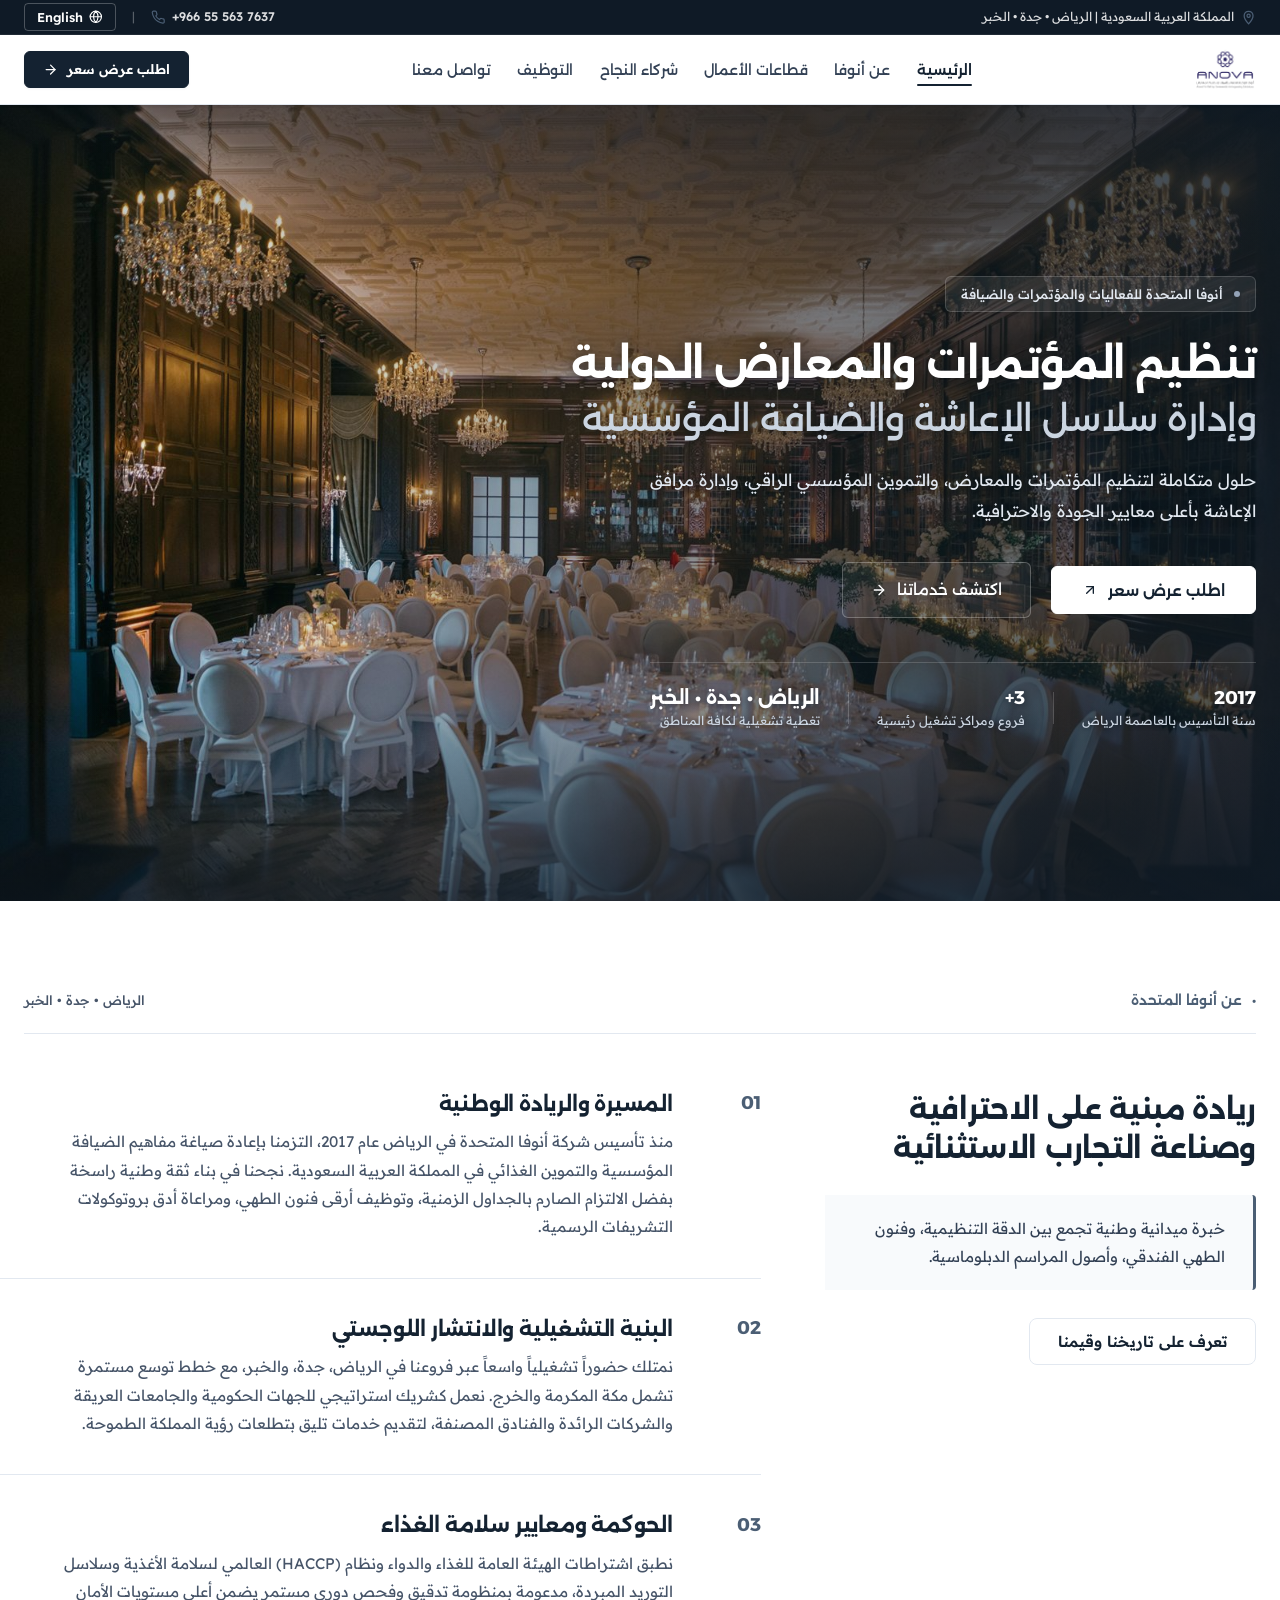
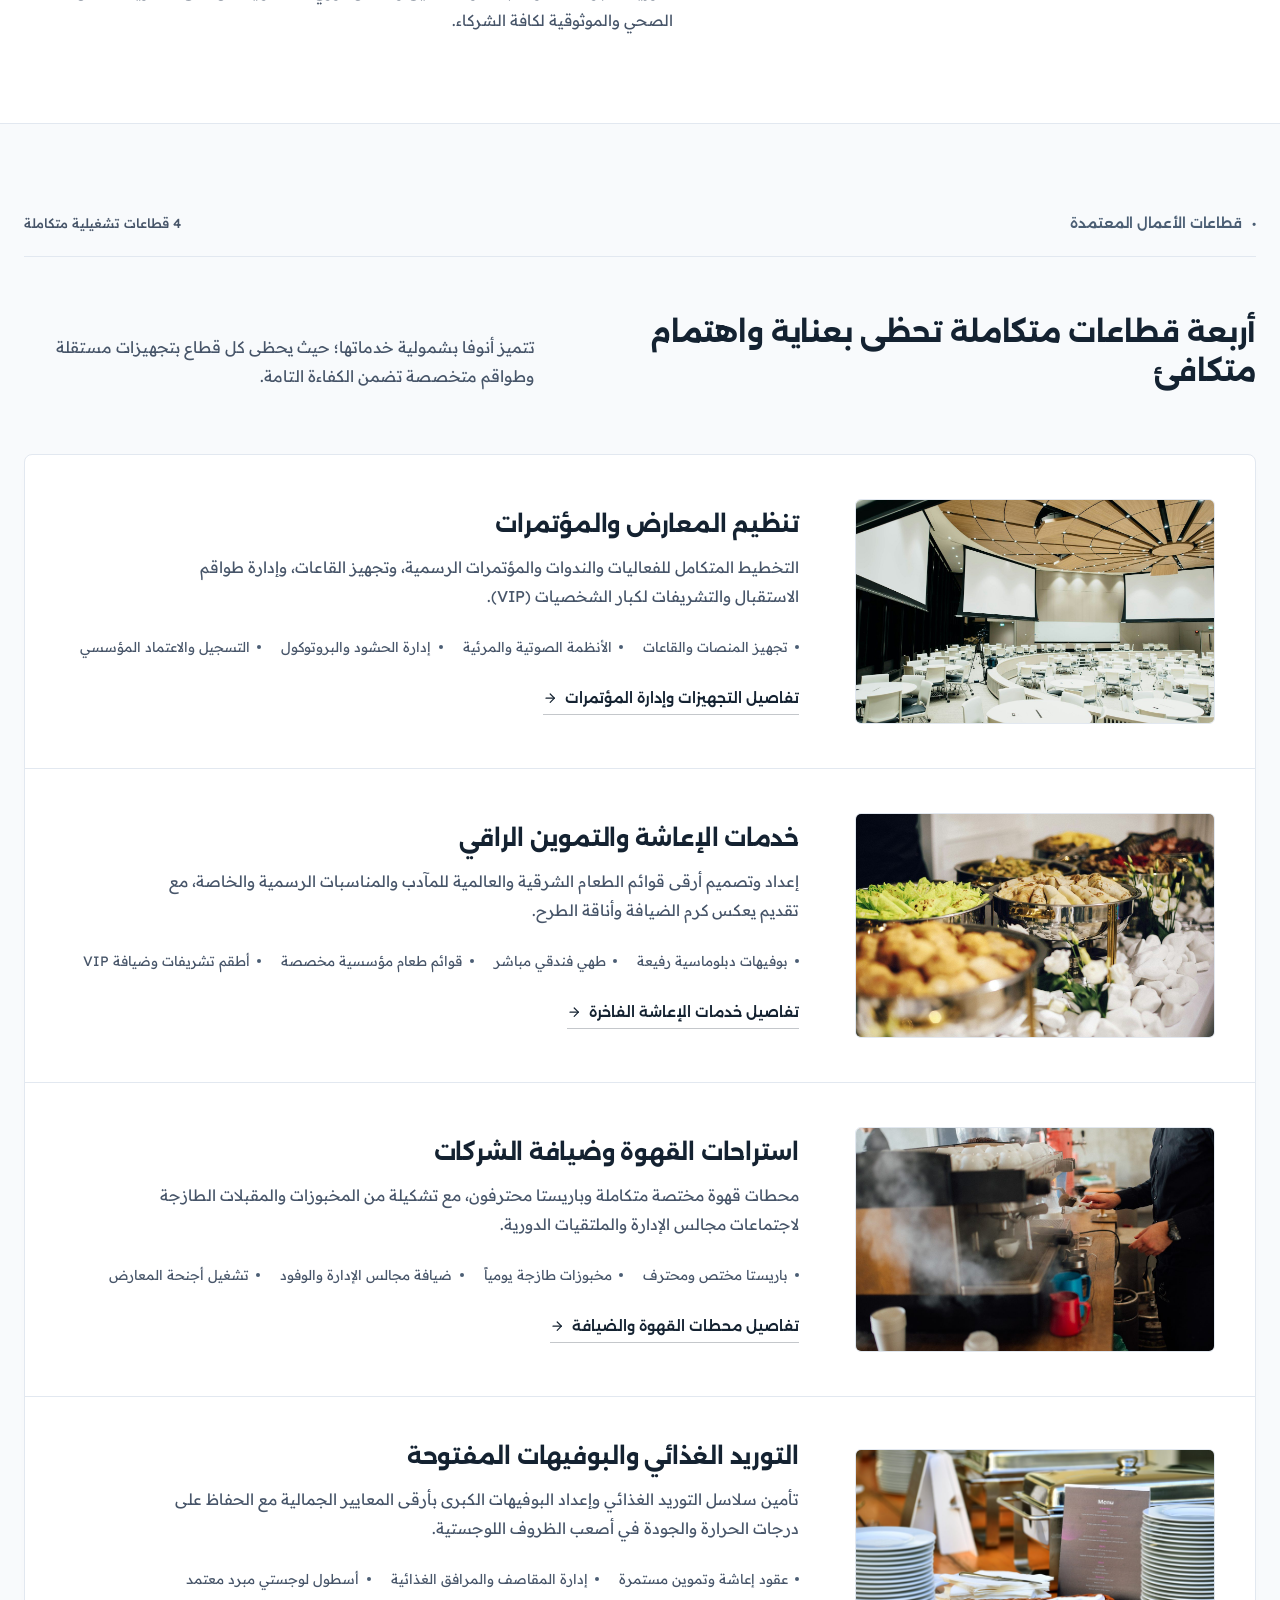
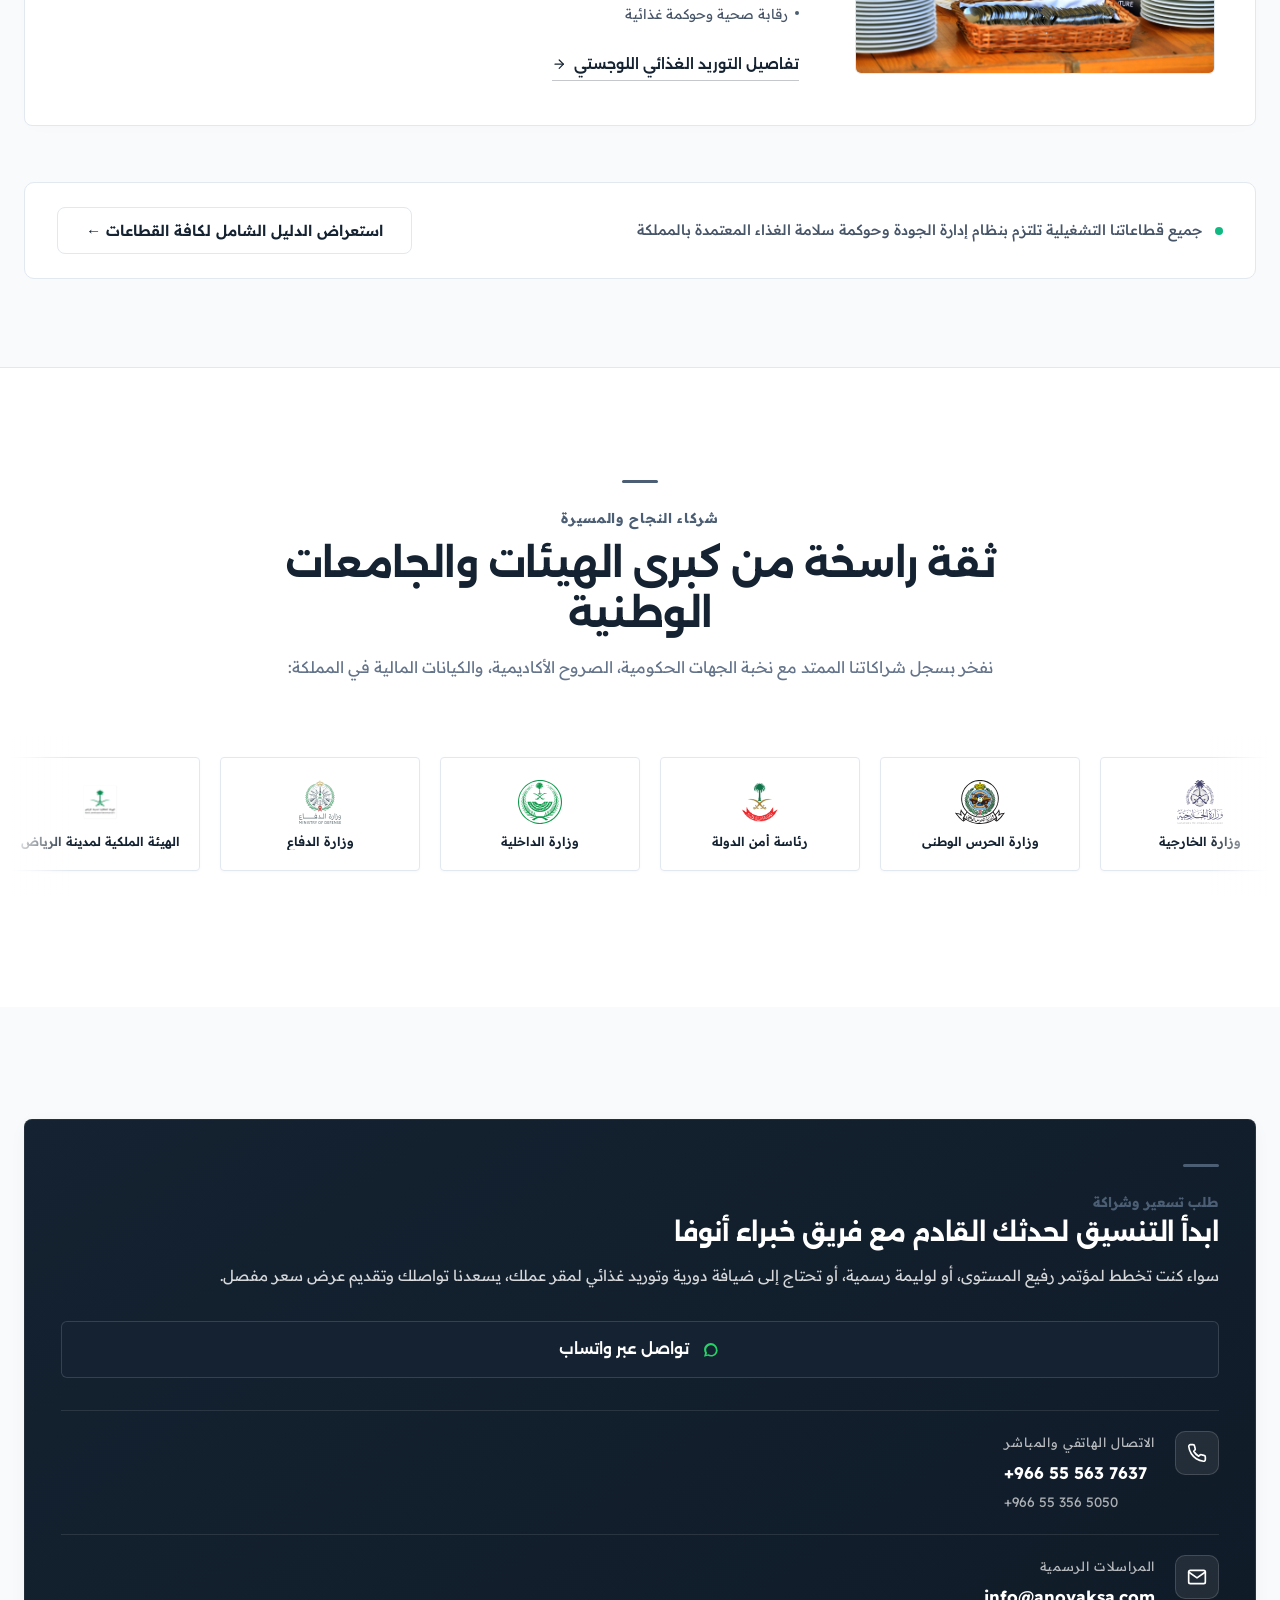
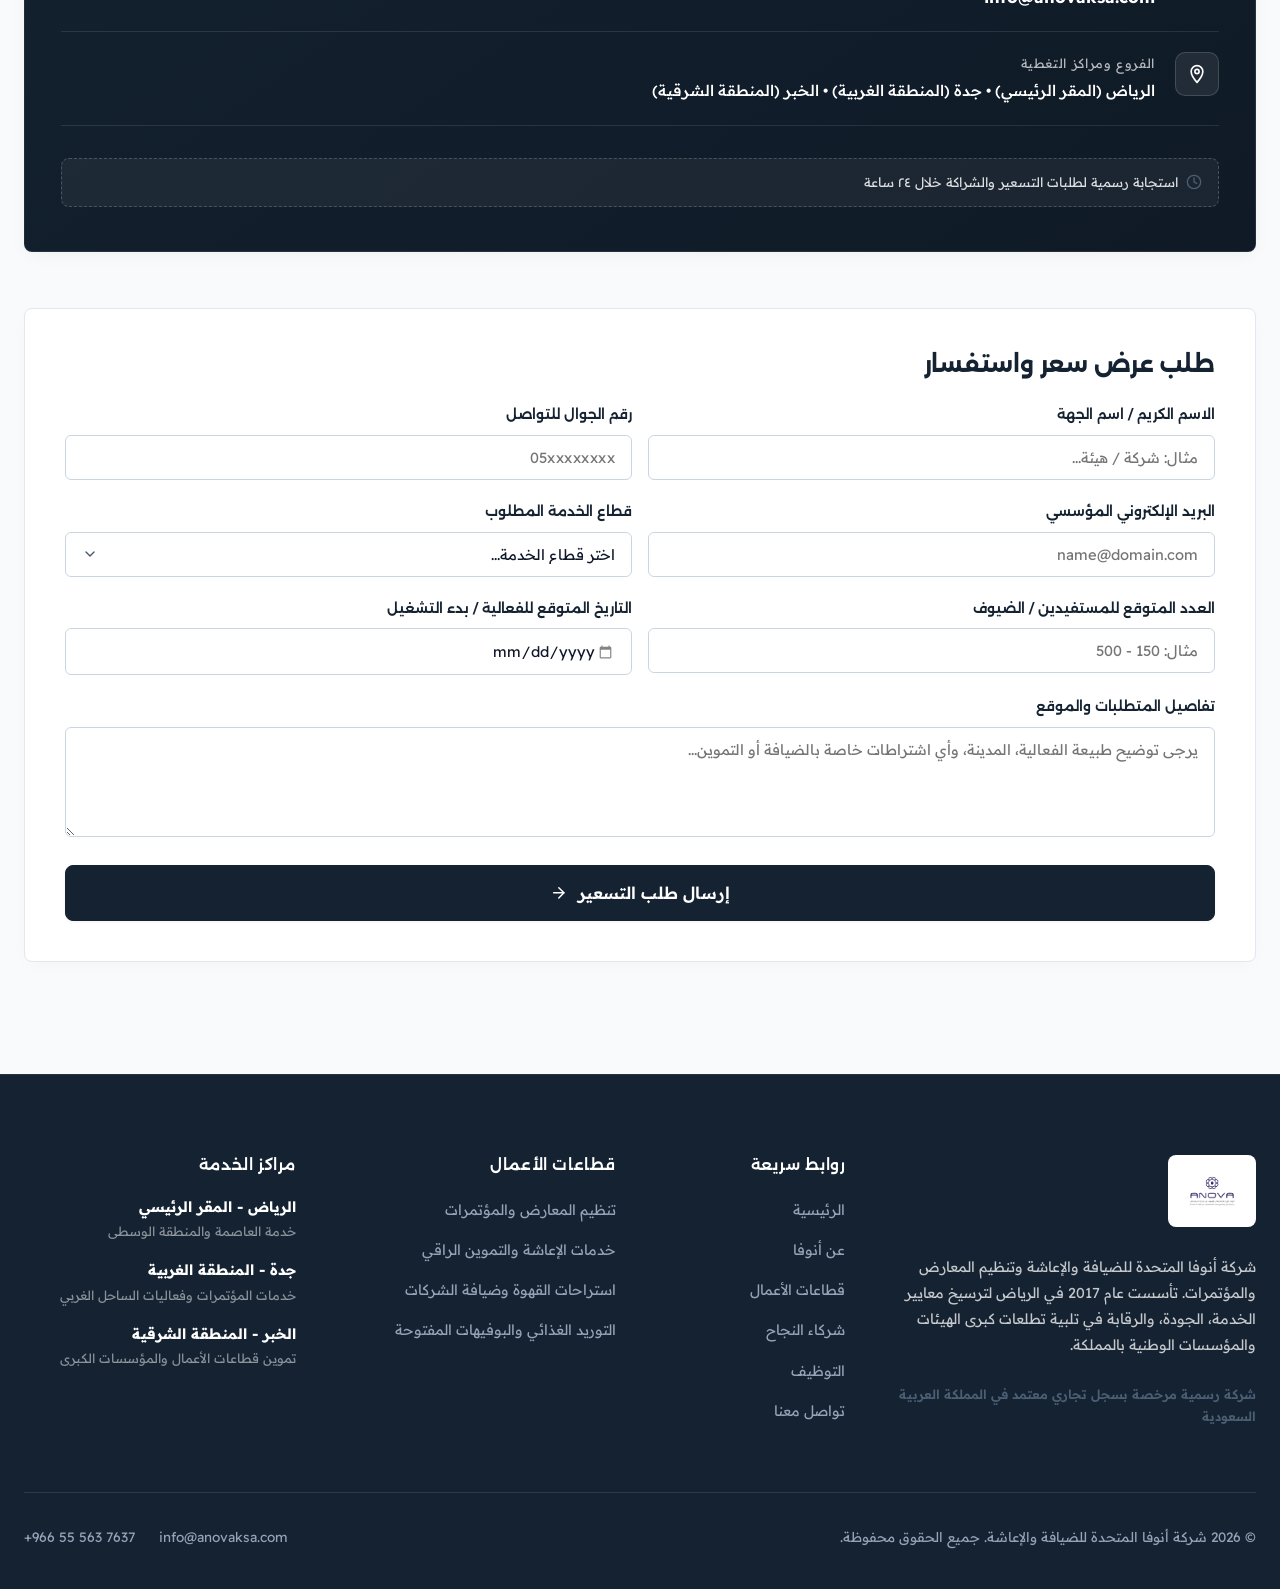
==== commit aa6e5a0e: "feat(partners): expand success partners to 32 entities with official SVG/PNG logos, seamless RTL mar" ====
--- a/index.html
+++ b/index.html
@@ -395,80 +395,585 @@
     <!-- Full-Bleed Continuous Horizontal Marquee Stage -->
     <div class="partners-marquee-viewport" aria-label="شركاء النجاح">
       <div class="partners-marquee-track">
-        <div class="partners-marquee-group">
-          
-          <!-- RCRC -->
-          <div class="partner-card-corp partner-marquee-card">
-            <div class="partner-logo-box">
-              <img src="public/partners/Logos-27-2048x2048.png" alt="الهيئة الملكية لمدينة الرياض" class="partner-logo-img" loading="lazy" decoding="async">
-            </div>
-            <div class="partner-name-ar" data-i18n="p_rcrc_ar">الهيئة الملكية لمدينة الرياض</div>
-            <div class="partner-name-en" data-i18n="p_rcrc_en">Royal Commission for Riyadh City</div>
-          </div>
-
-          <!-- National Water Company -->
-          <div class="partner-card-corp partner-marquee-card">
-            <div class="partner-logo-box">
-              <img src="public/partners/Logos-19-2048x2048.png" alt="شركة المياه الوطنية" class="partner-logo-img" loading="lazy" decoding="async">
-            </div>
-            <div class="partner-name-ar" data-i18n="p_nwc_ar">شركة المياه الوطنية</div>
-            <div class="partner-name-en" data-i18n="p_nwc_en">National Water Company</div>
-          </div>
-
-          <!-- Tatweer Education Holding -->
-          <div class="partner-card-corp partner-marquee-card">
-            <div class="partner-logo-box">
-              <img src="public/partners/Logos-14-2048x2048.png" alt="شركة تطوير التعليم القابضة" class="partner-logo-img" loading="lazy" decoding="async">
-            </div>
-            <div class="partner-name-ar" data-i18n="p_tatweer_ar">شركة تطوير التعليم القابضة</div>
-            <div class="partner-name-en" data-i18n="p_tatweer_en">Tatweer Education Holding</div>
-          </div>
-
-          <!-- Saudi Banks -->
-          <div class="partner-card-corp partner-marquee-card">
-            <div class="partner-logo-box">
-              <img src="public/partners/Logos-33-2048x2048.png" alt="البنوك السعودية" class="partner-logo-img" loading="lazy" decoding="async">
-            </div>
-            <div class="partner-name-ar" data-i18n="p_banks_ar">البنوك السعودية</div>
-            <div class="partner-name-en" data-i18n="p_banks_en">Saudi Banks Committee</div>
-          </div>
-
-          <!-- Princess Nourah University -->
-          <div class="partner-card-corp partner-marquee-card">
-            <div class="partner-logo-box">
-              <img src="public/partners/Logos-31-2048x2048.png" alt="جامعة الأميرة نورة بنت عبدالرحمن" class="partner-logo-img" loading="lazy" decoding="async">
-            </div>
-            <div class="partner-name-ar" data-i18n="p_pnu_ar">جامعة الأميرة نورة بنت عبدالرحمن</div>
-            <div class="partner-name-en" data-i18n="p_pnu_en">Princess Nourah University</div>
-          </div>
-
-          <!-- Prince Sultan University -->
-          <div class="partner-card-corp partner-marquee-card">
-            <div class="partner-logo-box">
-              <img src="public/partners/Logos-35-2048x2048.png" alt="جامعة الأمير سلطان" class="partner-logo-img" loading="lazy" decoding="async">
-            </div>
-            <div class="partner-name-ar" data-i18n="p_psu_ar">جامعة الأمير سلطان</div>
-            <div class="partner-name-en" data-i18n="p_psu_en">Prince Sultan University</div>
-          </div>
-
-          <!-- University of Tabuk -->
-          <div class="partner-card-corp partner-marquee-card">
-            <div class="partner-logo-box">
-              <img src="public/partners/Logos-22-2048x2048.png" alt="جامعة تبوك" class="partner-logo-img" loading="lazy" decoding="async">
-            </div>
-            <div class="partner-name-ar" data-i18n="p_tabuk_ar">جامعة تبوك</div>
-            <div class="partner-name-en" data-i18n="p_tabuk_en">University of Tabuk</div>
-          </div>
-
-          <!-- Al Yamamah University -->
-          <div class="partner-card-corp partner-marquee-card">
-            <div class="partner-logo-box">
-              <img src="public/partners/Logos-26-2048x2048.png" alt="جامعة اليمامة" class="partner-logo-img" loading="lazy" decoding="async">
-            </div>
-            <div class="partner-name-ar" data-i18n="p_yamamah_ar">جامعة اليمامة</div>
-            <div class="partner-name-en" data-i18n="p_yamamah_en">Al Yamamah University</div>
-          </div>
-
+        <div class="partners-marquee-group" aria-hidden="false">
+
+          <!-- RCRC: الهيئة الملكية لمدينة الرياض -->
+          <div class="partner-card-corp partner-marquee-card" data-partner-id="rcrc">
+            <div class="partner-logo-box">
+              <img src="public/partners/Logos-27-2048x2048.png" alt="شعار الهيئة الملكية لمدينة الرياض" class="partner-logo-img" loading="eager" decoding="async">
+            </div>
+            <div class="partner-name-ar">الهيئة الملكية لمدينة الرياض</div>
+            <div class="partner-name-en">Royal Commission for Riyadh City</div>
+          </div>
+
+          <!-- MOD: وزارة الدفاع -->
+          <div class="partner-card-corp partner-marquee-card" data-partner-id="mod">
+            <div class="partner-logo-box">
+              <img src="public/partners/partner_mod.svg" alt="شعار وزارة الدفاع" class="partner-logo-img" loading="eager" decoding="async">
+            </div>
+            <div class="partner-name-ar">وزارة الدفاع</div>
+            <div class="partner-name-en">Ministry of Defense</div>
+          </div>
+
+          <!-- MOI: وزارة الداخلية -->
+          <div class="partner-card-corp partner-marquee-card" data-partner-id="moi">
+            <div class="partner-logo-box">
+              <img src="public/partners/partner_moi.svg" alt="شعار وزارة الداخلية" class="partner-logo-img" loading="eager" decoding="async">
+            </div>
+            <div class="partner-name-ar">وزارة الداخلية</div>
+            <div class="partner-name-en">Ministry of Interior</div>
+          </div>
+
+          <!-- PSS: رئاسة أمن الدولة -->
+          <div class="partner-card-corp partner-marquee-card" data-partner-id="pss">
+            <div class="partner-logo-box">
+              <img src="public/partners/partner_pss.png" alt="شعار رئاسة أمن الدولة" class="partner-logo-img" loading="eager" decoding="async">
+            </div>
+            <div class="partner-name-ar">رئاسة أمن الدولة</div>
+            <div class="partner-name-en">Presidency of State Security</div>
+          </div>
+
+          <!-- SANG: وزارة الحرس الوطني -->
+          <div class="partner-card-corp partner-marquee-card" data-partner-id="sang">
+            <div class="partner-logo-box">
+              <img src="public/partners/partner_sang.svg" alt="شعار وزارة الحرس الوطني" class="partner-logo-img" loading="eager" decoding="async">
+            </div>
+            <div class="partner-name-ar">وزارة الحرس الوطني</div>
+            <div class="partner-name-en">Ministry of National Guard</div>
+          </div>
+
+          <!-- MOFA: وزارة الخارجية -->
+          <div class="partner-card-corp partner-marquee-card" data-partner-id="mofa">
+            <div class="partner-logo-box">
+              <img src="public/partners/partner_mofa.svg" alt="شعار وزارة الخارجية" class="partner-logo-img" loading="eager" decoding="async">
+            </div>
+            <div class="partner-name-ar">وزارة الخارجية</div>
+            <div class="partner-name-en">Ministry of Foreign Affairs</div>
+          </div>
+
+          <!-- MOF: وزارة المالية -->
+          <div class="partner-card-corp partner-marquee-card" data-partner-id="mof">
+            <div class="partner-logo-box">
+              <img src="public/partners/partner_mof.svg" alt="شعار وزارة المالية" class="partner-logo-img" loading="eager" decoding="async">
+            </div>
+            <div class="partner-name-ar">وزارة المالية</div>
+            <div class="partner-name-en">Ministry of Finance</div>
+          </div>
+
+          <!-- MEP: وزارة الاقتصاد والتخطيط -->
+          <div class="partner-card-corp partner-marquee-card" data-partner-id="mep">
+            <div class="partner-logo-box">
+              <img src="public/partners/partner_mep.svg" alt="شعار وزارة الاقتصاد والتخطيط" class="partner-logo-img" loading="eager" decoding="async">
+            </div>
+            <div class="partner-name-ar">وزارة الاقتصاد والتخطيط</div>
+            <div class="partner-name-en">Ministry of Economy and Planning</div>
+          </div>
+
+          <!-- MOENERGY: وزارة الطاقة -->
+          <div class="partner-card-corp partner-marquee-card" data-partner-id="moenergy">
+            <div class="partner-logo-box">
+              <img src="public/partners/partner_moenergy.png" alt="شعار وزارة الطاقة" class="partner-logo-img" loading="eager" decoding="async">
+            </div>
+            <div class="partner-name-ar">وزارة الطاقة</div>
+            <div class="partner-name-en">Ministry of Energy</div>
+          </div>
+
+          <!-- MISA: وزارة الاستثمار -->
+          <div class="partner-card-corp partner-marquee-card" data-partner-id="misa">
+            <div class="partner-logo-box">
+              <img src="public/partners/partner_misa.svg" alt="شعار وزارة الاستثمار" class="partner-logo-img" loading="eager" decoding="async">
+            </div>
+            <div class="partner-name-ar">وزارة الاستثمار</div>
+            <div class="partner-name-en">Ministry of Investment</div>
+          </div>
+
+          <!-- MOH: وزارة الصحة -->
+          <div class="partner-card-corp partner-marquee-card" data-partner-id="moh">
+            <div class="partner-logo-box">
+              <img src="public/partners/partner_moh.svg" alt="شعار وزارة الصحة" class="partner-logo-img" loading="eager" decoding="async">
+            </div>
+            <div class="partner-name-ar">وزارة الصحة</div>
+            <div class="partner-name-en">Ministry of Health</div>
+          </div>
+
+          <!-- MOE: وزارة التعليم -->
+          <div class="partner-card-corp partner-marquee-card" data-partner-id="moe">
+            <div class="partner-logo-box">
+              <img src="public/partners/partner_moe.svg" alt="شعار وزارة التعليم" class="partner-logo-img" loading="eager" decoding="async">
+            </div>
+            <div class="partner-name-ar">وزارة التعليم</div>
+            <div class="partner-name-en">Ministry of Education</div>
+          </div>
+
+          <!-- MOMRAH: وزارة البلديات والإسكان -->
+          <div class="partner-card-corp partner-marquee-card" data-partner-id="momrah">
+            <div class="partner-logo-box">
+              <img src="public/partners/partner_momrah.svg" alt="شعار وزارة البلديات والإسكان" class="partner-logo-img" loading="eager" decoding="async">
+            </div>
+            <div class="partner-name-ar">وزارة البلديات والإسكان</div>
+            <div class="partner-name-en">Ministry of Municipalities and Housing</div>
+          </div>
+
+          <!-- MOTLS: وزارة النقل والخدمات اللوجستية -->
+          <div class="partner-card-corp partner-marquee-card" data-partner-id="motls">
+            <div class="partner-logo-box">
+              <img src="public/partners/partner_motls.svg" alt="شعار وزارة النقل والخدمات اللوجستية" class="partner-logo-img" loading="eager" decoding="async">
+            </div>
+            <div class="partner-name-ar">وزارة النقل والخدمات اللوجستية</div>
+            <div class="partner-name-en">Ministry of Transport and Logistic Services</div>
+          </div>
+
+          <!-- MIM: وزارة الصناعة والثروة المعدنية -->
+          <div class="partner-card-corp partner-marquee-card" data-partner-id="mim">
+            <div class="partner-logo-box">
+              <img src="public/partners/partner_mim.svg" alt="شعار وزارة الصناعة والثروة المعدنية" class="partner-logo-img" loading="eager" decoding="async">
+            </div>
+            <div class="partner-name-ar">وزارة الصناعة والثروة المعدنية</div>
+            <div class="partner-name-en">Ministry of Industry and Mineral Resources</div>
+          </div>
+
+          <!-- HRSD: وزارة الموارد البشرية والتنمية الاجتماعية -->
+          <div class="partner-card-corp partner-marquee-card" data-partner-id="hrsd">
+            <div class="partner-logo-box">
+              <img src="public/partners/partner_hrsd.svg" alt="شعار وزارة الموارد البشرية والتنمية الاجتماعية" class="partner-logo-img" loading="eager" decoding="async">
+            </div>
+            <div class="partner-name-ar">وزارة الموارد البشرية والتنمية الاجتماعية</div>
+            <div class="partner-name-en">Ministry of Human Resources and Social Development</div>
+          </div>
+
+          <!-- MC: وزارة التجارة -->
+          <div class="partner-card-corp partner-marquee-card" data-partner-id="mc">
+            <div class="partner-logo-box">
+              <img src="public/partners/partner_mc.svg" alt="شعار وزارة التجارة" class="partner-logo-img" loading="eager" decoding="async">
+            </div>
+            <div class="partner-name-ar">وزارة التجارة</div>
+            <div class="partner-name-en">Ministry of Commerce</div>
+          </div>
+
+          <!-- MOJ: وزارة العدل -->
+          <div class="partner-card-corp partner-marquee-card" data-partner-id="moj">
+            <div class="partner-logo-box">
+              <img src="public/partners/partner_moj.svg" alt="شعار وزارة العدل" class="partner-logo-img" loading="eager" decoding="async">
+            </div>
+            <div class="partner-name-ar">وزارة العدل</div>
+            <div class="partner-name-en">Ministry of Justice</div>
+          </div>
+
+          <!-- SPGA: الهيئة العامة لعقارات الدولة -->
+          <div class="partner-card-corp partner-marquee-card" data-partner-id="spga">
+            <div class="partner-logo-box">
+              <img src="public/partners/partner_spga.jpg" alt="شعار الهيئة العامة لعقارات الدولة" class="partner-logo-img" loading="eager" decoding="async">
+            </div>
+            <div class="partner-name-ar">الهيئة العامة لعقارات الدولة</div>
+            <div class="partner-name-en">State Properties General Authority</div>
+          </div>
+
+          <!-- CMA: هيئة السوق المالية -->
+          <div class="partner-card-corp partner-marquee-card" data-partner-id="cma">
+            <div class="partner-logo-box">
+              <img src="public/partners/partner_cma.svg" alt="شعار هيئة السوق المالية" class="partner-logo-img" loading="eager" decoding="async">
+            </div>
+            <div class="partner-name-ar">هيئة السوق المالية</div>
+            <div class="partner-name-en">Capital Market Authority</div>
+          </div>
+
+          <!-- MEWA: وزارة البيئة والمياه والزراعة -->
+          <div class="partner-card-corp partner-marquee-card" data-partner-id="mewa">
+            <div class="partner-logo-box">
+              <img src="public/partners/partner_mewa.svg" alt="شعار وزارة البيئة والمياه والزراعة" class="partner-logo-img" loading="eager" decoding="async">
+            </div>
+            <div class="partner-name-ar">وزارة البيئة والمياه والزراعة</div>
+            <div class="partner-name-en">Ministry of Environment, Water and Agriculture</div>
+          </div>
+
+          <!-- NCNP: المركز الوطني لتنمية القطاع غير الربحي -->
+          <div class="partner-card-corp partner-marquee-card" data-partner-id="ncnp">
+            <div class="partner-logo-box">
+              <img src="public/partners/partner_ncnp.jpg" alt="شعار المركز الوطني لتنمية القطاع غير الربحي" class="partner-logo-img" loading="eager" decoding="async">
+            </div>
+            <div class="partner-name-ar">المركز الوطني لتنمية القطاع غير الربحي</div>
+            <div class="partner-name-en">National Center for Non-Profit Sector</div>
+          </div>
+
+          <!-- NWC: شركة المياه الوطنية -->
+          <div class="partner-card-corp partner-marquee-card" data-partner-id="nwc">
+            <div class="partner-logo-box">
+              <img src="public/partners/Logos-19-2048x2048.png" alt="شعار شركة المياه الوطنية" class="partner-logo-img" loading="eager" decoding="async">
+            </div>
+            <div class="partner-name-ar">شركة المياه الوطنية</div>
+            <div class="partner-name-en">National Water Company</div>
+          </div>
+
+          <!-- TATWEER: شركة تطوير التعليم القابضة -->
+          <div class="partner-card-corp partner-marquee-card" data-partner-id="tatweer">
+            <div class="partner-logo-box">
+              <img src="public/partners/Logos-14-2048x2048.png" alt="شعار شركة تطوير التعليم القابضة" class="partner-logo-img" loading="eager" decoding="async">
+            </div>
+            <div class="partner-name-ar">شركة تطوير التعليم القابضة</div>
+            <div class="partner-name-en">Tatweer Education Holding</div>
+          </div>
+
+          <!-- SAUDI_BANKS: البنوك السعودية -->
+          <div class="partner-card-corp partner-marquee-card" data-partner-id="saudi_banks">
+            <div class="partner-logo-box">
+              <img src="public/partners/Logos-33-2048x2048.png" alt="شعار البنوك السعودية" class="partner-logo-img" loading="eager" decoding="async">
+            </div>
+            <div class="partner-name-ar">البنوك السعودية</div>
+            <div class="partner-name-en">Saudi Banks Committee</div>
+          </div>
+
+          <!-- PNU: جامعة الأميرة نورة بنت عبدالرحمن -->
+          <div class="partner-card-corp partner-marquee-card" data-partner-id="pnu">
+            <div class="partner-logo-box">
+              <img src="public/partners/Logos-31-2048x2048.png" alt="شعار جامعة الأميرة نورة بنت عبدالرحمن" class="partner-logo-img" loading="eager" decoding="async">
+            </div>
+            <div class="partner-name-ar">جامعة الأميرة نورة بنت عبدالرحمن</div>
+            <div class="partner-name-en">Princess Nourah Bint Abdulrahman University</div>
+          </div>
+
+          <!-- PSU: جامعة الأمير سلطان -->
+          <div class="partner-card-corp partner-marquee-card" data-partner-id="psu">
+            <div class="partner-logo-box">
+              <img src="public/partners/Logos-35-2048x2048.png" alt="شعار جامعة الأمير سلطان" class="partner-logo-img" loading="eager" decoding="async">
+            </div>
+            <div class="partner-name-ar">جامعة الأمير سلطان</div>
+            <div class="partner-name-en">Prince Sultan University</div>
+          </div>
+
+          <!-- UT: جامعة تبوك -->
+          <div class="partner-card-corp partner-marquee-card" data-partner-id="ut">
+            <div class="partner-logo-box">
+              <img src="public/partners/Logos-22-2048x2048.png" alt="شعار جامعة تبوك" class="partner-logo-img" loading="eager" decoding="async">
+            </div>
+            <div class="partner-name-ar">جامعة تبوك</div>
+            <div class="partner-name-en">University of Tabuk</div>
+          </div>
+
+          <!-- YU: جامعة اليمامة -->
+          <div class="partner-card-corp partner-marquee-card" data-partner-id="yu">
+            <div class="partner-logo-box">
+              <img src="public/partners/Logos-26-2048x2048.png" alt="شعار جامعة اليمامة" class="partner-logo-img" loading="eager" decoding="async">
+            </div>
+            <div class="partner-name-ar">جامعة اليمامة</div>
+            <div class="partner-name-en">Al Yamamah University</div>
+          </div>
+
+          <!-- MDLBEAST: ميدل بيست -->
+          <div class="partner-card-corp partner-marquee-card" data-partner-id="mdlbeast">
+            <div class="partner-logo-box">
+              <img src="public/partners/partner_mdlbeast.png" alt="شعار ميدل بيست" class="partner-logo-img" loading="eager" decoding="async">
+            </div>
+            <div class="partner-name-ar">ميدل بيست</div>
+            <div class="partner-name-en">MDLBEAST</div>
+          </div>
+
+          <!-- RIYADH_SEASON_2021: موسم الرياض 2021 -->
+          <div class="partner-card-corp partner-marquee-card" data-partner-id="riyadh_season_2021">
+            <div class="partner-logo-box">
+              <img src="public/partners/partner_riyadh_season_2021.png" alt="شعار موسم الرياض 2021" class="partner-logo-img" loading="eager" decoding="async">
+            </div>
+            <div class="partner-name-ar">موسم الرياض 2021</div>
+            <div class="partner-name-en">Riyadh Season 2021</div>
+          </div>
+
+          <!-- RIYADH_SEASON_2019: موسم الرياض 2019 -->
+          <div class="partner-card-corp partner-marquee-card" data-partner-id="riyadh_season_2019">
+            <div class="partner-logo-box">
+              <img src="public/partners/partner_riyadh_season_2019.png" alt="شعار موسم الرياض 2019" class="partner-logo-img" loading="eager" decoding="async">
+            </div>
+            <div class="partner-name-ar">موسم الرياض 2019</div>
+            <div class="partner-name-en">Riyadh Season 2019</div>
+          </div>
+        </div>
+        <div class="partners-marquee-group partners-marquee-clone" aria-hidden="true">
+
+          <!-- RCRC: الهيئة الملكية لمدينة الرياض -->
+          <div class="partner-card-corp partner-marquee-card" data-partner-id="rcrc">
+            <div class="partner-logo-box">
+              <img src="public/partners/Logos-27-2048x2048.png" alt="شعار الهيئة الملكية لمدينة الرياض" class="partner-logo-img" loading="eager" decoding="async">
+            </div>
+            <div class="partner-name-ar">الهيئة الملكية لمدينة الرياض</div>
+            <div class="partner-name-en">Royal Commission for Riyadh City</div>
+          </div>
+
+          <!-- MOD: وزارة الدفاع -->
+          <div class="partner-card-corp partner-marquee-card" data-partner-id="mod">
+            <div class="partner-logo-box">
+              <img src="public/partners/partner_mod.svg" alt="شعار وزارة الدفاع" class="partner-logo-img" loading="eager" decoding="async">
+            </div>
+            <div class="partner-name-ar">وزارة الدفاع</div>
+            <div class="partner-name-en">Ministry of Defense</div>
+          </div>
+
+          <!-- MOI: وزارة الداخلية -->
+          <div class="partner-card-corp partner-marquee-card" data-partner-id="moi">
+            <div class="partner-logo-box">
+              <img src="public/partners/partner_moi.svg" alt="شعار وزارة الداخلية" class="partner-logo-img" loading="eager" decoding="async">
+            </div>
+            <div class="partner-name-ar">وزارة الداخلية</div>
+            <div class="partner-name-en">Ministry of Interior</div>
+          </div>
+
+          <!-- PSS: رئاسة أمن الدولة -->
+          <div class="partner-card-corp partner-marquee-card" data-partner-id="pss">
+            <div class="partner-logo-box">
+              <img src="public/partners/partner_pss.png" alt="شعار رئاسة أمن الدولة" class="partner-logo-img" loading="eager" decoding="async">
+            </div>
+            <div class="partner-name-ar">رئاسة أمن الدولة</div>
+            <div class="partner-name-en">Presidency of State Security</div>
+          </div>
+
+          <!-- SANG: وزارة الحرس الوطني -->
+          <div class="partner-card-corp partner-marquee-card" data-partner-id="sang">
+            <div class="partner-logo-box">
+              <img src="public/partners/partner_sang.svg" alt="شعار وزارة الحرس الوطني" class="partner-logo-img" loading="eager" decoding="async">
+            </div>
+            <div class="partner-name-ar">وزارة الحرس الوطني</div>
+            <div class="partner-name-en">Ministry of National Guard</div>
+          </div>
+
+          <!-- MOFA: وزارة الخارجية -->
+          <div class="partner-card-corp partner-marquee-card" data-partner-id="mofa">
+            <div class="partner-logo-box">
+              <img src="public/partners/partner_mofa.svg" alt="شعار وزارة الخارجية" class="partner-logo-img" loading="eager" decoding="async">
+            </div>
+            <div class="partner-name-ar">وزارة الخارجية</div>
+            <div class="partner-name-en">Ministry of Foreign Affairs</div>
+          </div>
+
+          <!-- MOF: وزارة المالية -->
+          <div class="partner-card-corp partner-marquee-card" data-partner-id="mof">
+            <div class="partner-logo-box">
+              <img src="public/partners/partner_mof.svg" alt="شعار وزارة المالية" class="partner-logo-img" loading="eager" decoding="async">
+            </div>
+            <div class="partner-name-ar">وزارة المالية</div>
+            <div class="partner-name-en">Ministry of Finance</div>
+          </div>
+
+          <!-- MEP: وزارة الاقتصاد والتخطيط -->
+          <div class="partner-card-corp partner-marquee-card" data-partner-id="mep">
+            <div class="partner-logo-box">
+              <img src="public/partners/partner_mep.svg" alt="شعار وزارة الاقتصاد والتخطيط" class="partner-logo-img" loading="eager" decoding="async">
+            </div>
+            <div class="partner-name-ar">وزارة الاقتصاد والتخطيط</div>
+            <div class="partner-name-en">Ministry of Economy and Planning</div>
+          </div>
+
+          <!-- MOENERGY: وزارة الطاقة -->
+          <div class="partner-card-corp partner-marquee-card" data-partner-id="moenergy">
+            <div class="partner-logo-box">
+              <img src="public/partners/partner_moenergy.png" alt="شعار وزارة الطاقة" class="partner-logo-img" loading="eager" decoding="async">
+            </div>
+            <div class="partner-name-ar">وزارة الطاقة</div>
+            <div class="partner-name-en">Ministry of Energy</div>
+          </div>
+
+          <!-- MISA: وزارة الاستثمار -->
+          <div class="partner-card-corp partner-marquee-card" data-partner-id="misa">
+            <div class="partner-logo-box">
+              <img src="public/partners/partner_misa.svg" alt="شعار وزارة الاستثمار" class="partner-logo-img" loading="eager" decoding="async">
+            </div>
+            <div class="partner-name-ar">وزارة الاستثمار</div>
+            <div class="partner-name-en">Ministry of Investment</div>
+          </div>
+
+          <!-- MOH: وزارة الصحة -->
+          <div class="partner-card-corp partner-marquee-card" data-partner-id="moh">
+            <div class="partner-logo-box">
+              <img src="public/partners/partner_moh.svg" alt="شعار وزارة الصحة" class="partner-logo-img" loading="eager" decoding="async">
+            </div>
+            <div class="partner-name-ar">وزارة الصحة</div>
+            <div class="partner-name-en">Ministry of Health</div>
+          </div>
+
+          <!-- MOE: وزارة التعليم -->
+          <div class="partner-card-corp partner-marquee-card" data-partner-id="moe">
+            <div class="partner-logo-box">
+              <img src="public/partners/partner_moe.svg" alt="شعار وزارة التعليم" class="partner-logo-img" loading="eager" decoding="async">
+            </div>
+            <div class="partner-name-ar">وزارة التعليم</div>
+            <div class="partner-name-en">Ministry of Education</div>
+          </div>
+
+          <!-- MOMRAH: وزارة البلديات والإسكان -->
+          <div class="partner-card-corp partner-marquee-card" data-partner-id="momrah">
+            <div class="partner-logo-box">
+              <img src="public/partners/partner_momrah.svg" alt="شعار وزارة البلديات والإسكان" class="partner-logo-img" loading="eager" decoding="async">
+            </div>
+            <div class="partner-name-ar">وزارة البلديات والإسكان</div>
+            <div class="partner-name-en">Ministry of Municipalities and Housing</div>
+          </div>
+
+          <!-- MOTLS: وزارة النقل والخدمات اللوجستية -->
+          <div class="partner-card-corp partner-marquee-card" data-partner-id="motls">
+            <div class="partner-logo-box">
+              <img src="public/partners/partner_motls.svg" alt="شعار وزارة النقل والخدمات اللوجستية" class="partner-logo-img" loading="eager" decoding="async">
+            </div>
+            <div class="partner-name-ar">وزارة النقل والخدمات اللوجستية</div>
+            <div class="partner-name-en">Ministry of Transport and Logistic Services</div>
+          </div>
+
+          <!-- MIM: وزارة الصناعة والثروة المعدنية -->
+          <div class="partner-card-corp partner-marquee-card" data-partner-id="mim">
+            <div class="partner-logo-box">
+              <img src="public/partners/partner_mim.svg" alt="شعار وزارة الصناعة والثروة المعدنية" class="partner-logo-img" loading="eager" decoding="async">
+            </div>
+            <div class="partner-name-ar">وزارة الصناعة والثروة المعدنية</div>
+            <div class="partner-name-en">Ministry of Industry and Mineral Resources</div>
+          </div>
+
+          <!-- HRSD: وزارة الموارد البشرية والتنمية الاجتماعية -->
+          <div class="partner-card-corp partner-marquee-card" data-partner-id="hrsd">
+            <div class="partner-logo-box">
+              <img src="public/partners/partner_hrsd.svg" alt="شعار وزارة الموارد البشرية والتنمية الاجتماعية" class="partner-logo-img" loading="eager" decoding="async">
+            </div>
+            <div class="partner-name-ar">وزارة الموارد البشرية والتنمية الاجتماعية</div>
+            <div class="partner-name-en">Ministry of Human Resources and Social Development</div>
+          </div>
+
+          <!-- MC: وزارة التجارة -->
+          <div class="partner-card-corp partner-marquee-card" data-partner-id="mc">
+            <div class="partner-logo-box">
+              <img src="public/partners/partner_mc.svg" alt="شعار وزارة التجارة" class="partner-logo-img" loading="eager" decoding="async">
+            </div>
+            <div class="partner-name-ar">وزارة التجارة</div>
+            <div class="partner-name-en">Ministry of Commerce</div>
+          </div>
+
+          <!-- MOJ: وزارة العدل -->
+          <div class="partner-card-corp partner-marquee-card" data-partner-id="moj">
+            <div class="partner-logo-box">
+              <img src="public/partners/partner_moj.svg" alt="شعار وزارة العدل" class="partner-logo-img" loading="eager" decoding="async">
+            </div>
+            <div class="partner-name-ar">وزارة العدل</div>
+            <div class="partner-name-en">Ministry of Justice</div>
+          </div>
+
+          <!-- SPGA: الهيئة العامة لعقارات الدولة -->
+          <div class="partner-card-corp partner-marquee-card" data-partner-id="spga">
+            <div class="partner-logo-box">
+              <img src="public/partners/partner_spga.jpg" alt="شعار الهيئة العامة لعقارات الدولة" class="partner-logo-img" loading="eager" decoding="async">
+            </div>
+            <div class="partner-name-ar">الهيئة العامة لعقارات الدولة</div>
+            <div class="partner-name-en">State Properties General Authority</div>
+          </div>
+
+          <!-- CMA: هيئة السوق المالية -->
+          <div class="partner-card-corp partner-marquee-card" data-partner-id="cma">
+            <div class="partner-logo-box">
+              <img src="public/partners/partner_cma.svg" alt="شعار هيئة السوق المالية" class="partner-logo-img" loading="eager" decoding="async">
+            </div>
+            <div class="partner-name-ar">هيئة السوق المالية</div>
+            <div class="partner-name-en">Capital Market Authority</div>
+          </div>
+
+          <!-- MEWA: وزارة البيئة والمياه والزراعة -->
+          <div class="partner-card-corp partner-marquee-card" data-partner-id="mewa">
+            <div class="partner-logo-box">
+              <img src="public/partners/partner_mewa.svg" alt="شعار وزارة البيئة والمياه والزراعة" class="partner-logo-img" loading="eager" decoding="async">
+            </div>
+            <div class="partner-name-ar">وزارة البيئة والمياه والزراعة</div>
+            <div class="partner-name-en">Ministry of Environment, Water and Agriculture</div>
+          </div>
+
+          <!-- NCNP: المركز الوطني لتنمية القطاع غير الربحي -->
+          <div class="partner-card-corp partner-marquee-card" data-partner-id="ncnp">
+            <div class="partner-logo-box">
+              <img src="public/partners/partner_ncnp.jpg" alt="شعار المركز الوطني لتنمية القطاع غير الربحي" class="partner-logo-img" loading="eager" decoding="async">
+            </div>
+            <div class="partner-name-ar">المركز الوطني لتنمية القطاع غير الربحي</div>
+            <div class="partner-name-en">National Center for Non-Profit Sector</div>
+          </div>
+
+          <!-- NWC: شركة المياه الوطنية -->
+          <div class="partner-card-corp partner-marquee-card" data-partner-id="nwc">
+            <div class="partner-logo-box">
+              <img src="public/partners/Logos-19-2048x2048.png" alt="شعار شركة المياه الوطنية" class="partner-logo-img" loading="eager" decoding="async">
+            </div>
+            <div class="partner-name-ar">شركة المياه الوطنية</div>
+            <div class="partner-name-en">National Water Company</div>
+          </div>
+
+          <!-- TATWEER: شركة تطوير التعليم القابضة -->
+          <div class="partner-card-corp partner-marquee-card" data-partner-id="tatweer">
+            <div class="partner-logo-box">
+              <img src="public/partners/Logos-14-2048x2048.png" alt="شعار شركة تطوير التعليم القابضة" class="partner-logo-img" loading="eager" decoding="async">
+            </div>
+            <div class="partner-name-ar">شركة تطوير التعليم القابضة</div>
+            <div class="partner-name-en">Tatweer Education Holding</div>
+          </div>
+
+          <!-- SAUDI_BANKS: البنوك السعودية -->
+          <div class="partner-card-corp partner-marquee-card" data-partner-id="saudi_banks">
+            <div class="partner-logo-box">
+              <img src="public/partners/Logos-33-2048x2048.png" alt="شعار البنوك السعودية" class="partner-logo-img" loading="eager" decoding="async">
+            </div>
+            <div class="partner-name-ar">البنوك السعودية</div>
+            <div class="partner-name-en">Saudi Banks Committee</div>
+          </div>
+
+          <!-- PNU: جامعة الأميرة نورة بنت عبدالرحمن -->
+          <div class="partner-card-corp partner-marquee-card" data-partner-id="pnu">
+            <div class="partner-logo-box">
+              <img src="public/partners/Logos-31-2048x2048.png" alt="شعار جامعة الأميرة نورة بنت عبدالرحمن" class="partner-logo-img" loading="eager" decoding="async">
+            </div>
+            <div class="partner-name-ar">جامعة الأميرة نورة بنت عبدالرحمن</div>
+            <div class="partner-name-en">Princess Nourah Bint Abdulrahman University</div>
+          </div>
+
+          <!-- PSU: جامعة الأمير سلطان -->
+          <div class="partner-card-corp partner-marquee-card" data-partner-id="psu">
+            <div class="partner-logo-box">
+              <img src="public/partners/Logos-35-2048x2048.png" alt="شعار جامعة الأمير سلطان" class="partner-logo-img" loading="eager" decoding="async">
+            </div>
+            <div class="partner-name-ar">جامعة الأمير سلطان</div>
+            <div class="partner-name-en">Prince Sultan University</div>
+          </div>
+
+          <!-- UT: جامعة تبوك -->
+          <div class="partner-card-corp partner-marquee-card" data-partner-id="ut">
+            <div class="partner-logo-box">
+              <img src="public/partners/Logos-22-2048x2048.png" alt="شعار جامعة تبوك" class="partner-logo-img" loading="eager" decoding="async">
+            </div>
+            <div class="partner-name-ar">جامعة تبوك</div>
+            <div class="partner-name-en">University of Tabuk</div>
+          </div>
+
+          <!-- YU: جامعة اليمامة -->
+          <div class="partner-card-corp partner-marquee-card" data-partner-id="yu">
+            <div class="partner-logo-box">
+              <img src="public/partners/Logos-26-2048x2048.png" alt="شعار جامعة اليمامة" class="partner-logo-img" loading="eager" decoding="async">
+            </div>
+            <div class="partner-name-ar">جامعة اليمامة</div>
+            <div class="partner-name-en">Al Yamamah University</div>
+          </div>
+
+          <!-- MDLBEAST: ميدل بيست -->
+          <div class="partner-card-corp partner-marquee-card" data-partner-id="mdlbeast">
+            <div class="partner-logo-box">
+              <img src="public/partners/partner_mdlbeast.png" alt="شعار ميدل بيست" class="partner-logo-img" loading="eager" decoding="async">
+            </div>
+            <div class="partner-name-ar">ميدل بيست</div>
+            <div class="partner-name-en">MDLBEAST</div>
+          </div>
+
+          <!-- RIYADH_SEASON_2021: موسم الرياض 2021 -->
+          <div class="partner-card-corp partner-marquee-card" data-partner-id="riyadh_season_2021">
+            <div class="partner-logo-box">
+              <img src="public/partners/partner_riyadh_season_2021.png" alt="شعار موسم الرياض 2021" class="partner-logo-img" loading="eager" decoding="async">
+            </div>
+            <div class="partner-name-ar">موسم الرياض 2021</div>
+            <div class="partner-name-en">Riyadh Season 2021</div>
+          </div>
+
+          <!-- RIYADH_SEASON_2019: موسم الرياض 2019 -->
+          <div class="partner-card-corp partner-marquee-card" data-partner-id="riyadh_season_2019">
+            <div class="partner-logo-box">
+              <img src="public/partners/partner_riyadh_season_2019.png" alt="شعار موسم الرياض 2019" class="partner-logo-img" loading="eager" decoding="async">
+            </div>
+            <div class="partner-name-ar">موسم الرياض 2019</div>
+            <div class="partner-name-en">Riyadh Season 2019</div>
+          </div>
         </div>
       </div>
     </div>
--- a/assets/css/styles.css
+++ b/assets/css/styles.css
@@ -2477,12 +2477,12 @@
 
 /* Partners Continuous Seamless Horizontal Marquee (Right to Left) */
 .partners-marquee-viewport {
-  --partners-marquee-duration: 38s;
+  --partners-marquee-duration: 90s;
   position: relative;
   width: 100%;
-  max-width: 1440px;
+  max-width: 100%;
   margin: 0 auto;
-  padding: 1rem 0 1.25rem 0;
+  padding: 1.25rem 0 1.5rem 0;
   overflow: hidden;
   direction: ltr;
 }
@@ -2493,19 +2493,19 @@
   position: absolute;
   top: 0;
   bottom: 0;
-  width: 64px;
+  width: 72px;
   z-index: 2;
   pointer-events: none;
 }
 
 .partners-marquee-viewport::before {
   left: 0;
-  background: linear-gradient(to right, var(--pure-white) 10%, rgba(255, 255, 255, 0) 100%);
+  background: linear-gradient(to right, #FFFFFF 15%, rgba(255, 255, 255, 0) 100%);
 }
 
 .partners-marquee-viewport::after {
   right: 0;
-  background: linear-gradient(to left, var(--pure-white) 10%, rgba(255, 255, 255, 0) 100%);
+  background: linear-gradient(to left, #FFFFFF 15%, rgba(255, 255, 255, 0) 100%);
 }
 
 .partners-marquee-track {
@@ -2514,10 +2514,11 @@
   gap: 0;
   width: max-content;
   will-change: transform;
-}
-
-.partners-marquee-track.is-marquee-ready {
   animation: partnersMarqueeRTL var(--partners-marquee-duration) linear infinite;
+}
+
+.partners-marquee-viewport:hover .partners-marquee-track {
+  animation-play-state: paused;
 }
 
 @keyframes partnersMarqueeRTL {
@@ -2533,18 +2534,26 @@
   display: flex;
   align-items: stretch;
   flex-shrink: 0;
-  gap: 24px;
-  padding-right: 24px;
+  gap: 20px;
+  padding-right: 20px;
 }
 
 .partner-marquee-card {
-  flex: 0 0 210px;
-  width: 210px;
-  min-height: 124px;
-  padding: 1.25rem 1rem;
+  flex: 0 0 200px;
+  width: 200px;
+  min-height: 114px;
+  padding: 1rem 0.85rem;
+  background: #FFFFFF;
+  border: 1px solid var(--border-subtle);
+  border-radius: 4px;
+  display: flex;
+  flex-direction: column;
+  align-items: center;
   justify-content: center;
+  text-align: center;
   direction: rtl;
-  border-color: var(--border-subtle);
+  box-shadow: 0 1px 3px rgba(15, 26, 38, 0.03);
+  transition: transform 0.2s ease, border-color 0.2s ease, box-shadow 0.2s ease;
 }
 
 html[dir="ltr"] .partner-marquee-card {
@@ -2554,28 +2563,57 @@
 .partner-marquee-card:hover {
   transform: translateY(-2px);
   border-color: rgba(20, 34, 49, 0.25);
-  box-shadow: 0 4px 12px -2px rgba(15, 26, 38, 0.04);
+  box-shadow: 0 4px 12px -2px rgba(15, 26, 38, 0.05);
 }
 
 .partner-marquee-card .partner-logo-box {
-  height: 3.85rem;
-  margin-bottom: 0.65rem;
+  width: 100%;
+  height: 48px;
+  margin-bottom: 0.5rem;
   flex-shrink: 0;
+  display: flex;
+  align-items: center;
+  justify-content: center;
 }
 
 .partner-marquee-card .partner-logo-img {
-  max-height: 3.25rem;
-  max-width: 140px;
+  max-height: 44px;
+  max-width: 135px;
   width: auto;
   height: auto;
   object-fit: contain;
+  display: block;
   filter: none;
-  opacity: 0.95;
+  opacity: 0.98;
+}
+
+.partner-marquee-card .partner-name-ar {
+  font-family: var(--font-body);
+  font-size: 0.775rem;
+  font-weight: 600;
+  color: var(--primary-navy);
+  line-height: 1.3;
+  white-space: nowrap;
+  overflow: hidden;
+  text-overflow: ellipsis;
+  max-width: 100%;
+}
+
+.partner-marquee-card .partner-name-en {
+  font-family: var(--font-body);
+  font-size: 0.675rem;
+  color: var(--text-muted);
+  line-height: 1.2;
+  white-space: nowrap;
+  overflow: hidden;
+  text-overflow: ellipsis;
+  max-width: 100%;
+  margin-top: 2px;
 }
 
 @media (max-width: 1024px) {
   .partners-marquee-viewport {
-    --partners-marquee-duration: 35s;
+    --partners-marquee-duration: 75s;
   }
   .partners-marquee-viewport::before,
   .partners-marquee-viewport::after {
@@ -2585,30 +2623,35 @@
 
 @media (max-width: 640px) {
   .partners-marquee-viewport {
-    --partners-marquee-duration: 32s;
+    --partners-marquee-duration: 65s;
   }
   .partners-marquee-viewport::before,
   .partners-marquee-viewport::after {
-    width: 30px;
+    width: 32px;
   }
   .partners-marquee-group {
-    gap: 16px;
-    padding-right: 16px;
+    gap: 14px;
+    padding-right: 14px;
   }
   .partner-marquee-card {
-    flex: 0 0 190px;
-    width: 190px;
-    min-height: 158px;
-    padding: 1.35rem 1rem;
+    flex: 0 0 165px;
+    width: 165px;
+    min-height: 104px;
+    padding: 0.85rem 0.65rem;
   }
   .partner-marquee-card .partner-logo-box {
-    height: 4rem;
-    margin-bottom: 0.85rem;
+    height: 42px;
+    margin-bottom: 0.4rem;
   }
   .partner-marquee-card .partner-logo-img {
-    height: 3.6rem;
-    max-height: 3.6rem;
-    max-width: 140px;
+    max-height: 38px;
+    max-width: 115px;
+  }
+  .partner-marquee-card .partner-name-ar {
+    font-size: 0.72rem;
+  }
+  .partner-marquee-card .partner-name-en {
+    font-size: 0.62rem;
   }
 }
 
@@ -4354,3 +4397,1159 @@
     align-items: flex-start;
   }
 }
+
+
+/* ==========================================================================
+   UNIFIED INTERNAL PAGES ARCHITECTURE — BESPOKE CORPORATE SYSTEM
+   Harmonized with Approved ANOVA United Homepage
+   ========================================================================== */
+
+/* 1. Master Internal Page Hero Banner */
+.internal-page-hero {
+  position: relative;
+  background-color: #0F1A26;
+  background-image: 
+    linear-gradient(180deg, rgba(15, 26, 38, 0.75) 0%, rgba(20, 34, 49, 0.95) 100%),
+    radial-gradient(circle at 85% 25%, rgba(34, 54, 76, 0.40) 0%, transparent 65%);
+  color: #FFFFFF;
+  padding: 4.25rem 0 3.75rem 0;
+  border-bottom: 1px solid rgba(255, 255, 255, 0.10);
+  overflow: hidden;
+}
+
+.internal-page-hero::before {
+  content: '';
+  position: absolute;
+  inset: 0;
+  background-image: 
+    linear-gradient(to right, rgba(255, 255, 255, 0.02) 1px, transparent 1px),
+    linear-gradient(to bottom, rgba(255, 255, 255, 0.02) 1px, transparent 1px);
+  background-size: 40px 40px;
+  pointer-events: none;
+}
+
+.internal-hero-inner {
+  position: relative;
+  z-index: 2;
+  max-width: 860px;
+}
+
+.internal-breadcrumbs {
+  display: inline-flex;
+  align-items: center;
+  gap: 0.5rem;
+  font-size: 0.8rem;
+  color: #94A3B8;
+  margin-bottom: 1.25rem;
+  font-family: 'Readex Pro', sans-serif;
+}
+
+.internal-breadcrumbs a {
+  color: #CBD5E1;
+  text-decoration: none;
+  transition: color 0.2s ease;
+}
+
+.internal-breadcrumbs a:hover {
+  color: #FFFFFF;
+}
+
+.internal-breadcrumbs .crumb-sep {
+  color: #64748B;
+  font-size: 0.75rem;
+}
+
+.internal-hero-kicker {
+  display: inline-flex;
+  align-items: center;
+  gap: 0.65rem;
+  padding: 0.35rem 0.95rem;
+  background: rgba(255, 255, 255, 0.08);
+  border: 1px solid rgba(255, 255, 255, 0.16);
+  border-radius: 6px;
+  font-size: 0.82rem;
+  font-weight: 500;
+  color: #E2E8F0;
+  margin-bottom: 1.25rem;
+}
+
+.internal-hero-kicker .kicker-dot {
+  width: 6px;
+  height: 6px;
+  border-radius: 50%;
+  background-color: #94A3B8;
+}
+
+.internal-hero-title {
+  font-family: 'Alexandria', sans-serif;
+  font-size: clamp(2.15rem, 3.2vw, 2.95rem);
+  line-height: 1.32;
+  font-weight: 700;
+  color: #FFFFFF;
+  margin-bottom: 1.15rem;
+  letter-spacing: -0.015em;
+  text-shadow: 0 2px 14px rgba(10, 18, 28, 0.65);
+}
+
+.internal-hero-desc {
+  font-family: 'Readex Pro', sans-serif;
+  font-size: 1.05rem;
+  line-height: 1.85;
+  color: #CBD5E1;
+  max-width: 720px;
+  text-shadow: 0 1px 8px rgba(10, 18, 28, 0.55);
+}
+
+.internal-hero-stats {
+  display: flex;
+  align-items: center;
+  flex-wrap: wrap;
+  gap: 1.75rem;
+  margin-top: 2rem;
+  padding-top: 1.5rem;
+  border-top: 1px solid rgba(255, 255, 255, 0.14);
+}
+
+.internal-hero-stat-item {
+  display: flex;
+  flex-direction: column;
+}
+
+.internal-hero-stat-val {
+  font-family: 'Alexandria', sans-serif;
+  font-size: 1.2rem;
+  font-weight: 700;
+  color: #FFFFFF;
+  line-height: 1.2;
+}
+
+.internal-hero-stat-lbl {
+  font-family: 'Readex Pro', sans-serif;
+  font-size: 0.78rem;
+  color: #94A3B8;
+  margin-top: 0.2rem;
+}
+
+.internal-hero-stat-sep {
+  width: 1px;
+  height: 2rem;
+  background-color: rgba(255, 255, 255, 0.16);
+}
+
+/* 2. Page Section Spacing & Backgrounds */
+.internal-section {
+  padding: 5rem 0;
+  position: relative;
+}
+
+.internal-section-compact {
+  padding: 3.5rem 0;
+}
+
+.bg-corporate-light {
+  background-color: #F8FAFC;
+  border-top: 1px solid #E2E8F0;
+  border-bottom: 1px solid #E2E8F0;
+}
+
+.bg-corporate-white {
+  background-color: #FFFFFF;
+}
+
+.internal-block-kicker {
+  display: inline-flex;
+  align-items: center;
+  gap: 0.5rem;
+  font-family: 'Readex Pro', sans-serif;
+  font-size: 0.8rem;
+  font-weight: 600;
+  color: #64748B;
+  text-transform: uppercase;
+  letter-spacing: 0.04em;
+  margin-bottom: 0.75rem;
+}
+
+.internal-block-kicker::before {
+  content: '';
+  display: inline-block;
+  width: 1.25rem;
+  height: 2px;
+  background-color: #142231;
+}
+
+.internal-section-title {
+  font-family: 'Alexandria', sans-serif;
+  font-size: clamp(1.75rem, 2.5vw, 2.35rem);
+  font-weight: 700;
+  color: #142231;
+  line-height: 1.35;
+  margin-bottom: 1.25rem;
+  letter-spacing: -0.015em;
+}
+
+.internal-section-lead {
+  font-family: 'Readex Pro', sans-serif;
+  font-size: 1.05rem;
+  line-height: 1.85;
+  color: #475569;
+  max-width: 680px;
+}
+
+/* 3. About Page Bespoke Components */
+.about-narrative-grid {
+  display: grid;
+  grid-template-columns: 1.2fr 0.8fr;
+  gap: 4rem;
+  align-items: center;
+}
+
+.about-editorial-prose p {
+  font-family: 'Readex Pro', sans-serif;
+  font-size: 1.02rem;
+  line-height: 1.85;
+  color: #334155;
+  margin-bottom: 1.35rem;
+}
+
+.about-features-checklist {
+  list-style: none;
+  display: flex;
+  flex-direction: column;
+  gap: 0.85rem;
+  margin: 1.75rem 0;
+}
+
+.about-checklist-item {
+  display: flex;
+  align-items: center;
+  gap: 0.75rem;
+  font-family: 'Readex Pro', sans-serif;
+  font-size: 0.95rem;
+  color: #1E293B;
+  font-weight: 500;
+}
+
+.about-checklist-icon {
+  width: 1.35rem;
+  height: 1.35rem;
+  display: flex;
+  align-items: center;
+  justify-content: center;
+  border-radius: 50%;
+  background-color: rgba(20, 34, 49, 0.08);
+  color: #142231;
+  flex-shrink: 0;
+}
+
+.about-visual-frame {
+  position: relative;
+  border-radius: 8px;
+  overflow: hidden;
+  box-shadow: 0 12px 30px -8px rgba(15, 26, 38, 0.12);
+  border: 1px solid #E2E8F0;
+  aspect-ratio: 4/3;
+  max-height: 480px;
+}
+
+.about-visual-frame img {
+  width: 100%;
+  height: 100%;
+  object-fit: cover;
+  display: block;
+}
+
+.about-visual-caption {
+  position: absolute;
+  bottom: 0;
+  left: 0;
+  right: 0;
+  padding: 1.25rem 1.5rem;
+  background: linear-gradient(to top, rgba(15, 26, 38, 0.90) 0%, transparent 100%);
+  color: #FFFFFF;
+}
+
+.about-visual-caption-tag {
+  font-size: 0.75rem;
+  font-weight: 600;
+  color: #CBD5E1;
+  text-transform: uppercase;
+}
+
+.about-visual-caption-title {
+  font-family: 'Alexandria', sans-serif;
+  font-size: 0.95rem;
+  font-weight: 600;
+  color: #FFFFFF;
+  margin-top: 0.25rem;
+}
+
+/* Swiss-inspired Vision / Mission 2-part Ledger */
+.about-ledger-wrap {
+  display: grid;
+  grid-template-columns: 1fr 1fr;
+  gap: 2rem;
+  margin-top: 3rem;
+}
+
+.about-ledger-card {
+  background-color: #FFFFFF;
+  border: 1px solid #E2E8F0;
+  border-radius: 8px;
+  padding: 2.5rem;
+  box-shadow: 0 2px 8px rgba(15, 26, 38, 0.03);
+  transition: transform 0.2s ease, border-color 0.2s ease;
+}
+
+.about-ledger-card:hover {
+  transform: translateY(-2px);
+  border-color: #CBD5E1;
+}
+
+.about-ledger-num {
+  font-family: 'Alexandria', sans-serif;
+  font-size: 0.9rem;
+  font-weight: 700;
+  color: #64748B;
+  margin-bottom: 0.75rem;
+  display: block;
+}
+
+.about-ledger-title {
+  font-family: 'Alexandria', sans-serif;
+  font-size: 1.35rem;
+  font-weight: 700;
+  color: #142231;
+  margin-bottom: 1rem;
+}
+
+.about-ledger-body {
+  font-family: 'Readex Pro', sans-serif;
+  font-size: 0.98rem;
+  line-height: 1.85;
+  color: #475569;
+}
+
+/* Three Core Pillars Grid */
+.pillars-corporate-grid {
+  display: grid;
+  grid-template-columns: repeat(3, 1fr);
+  gap: 2rem;
+  margin-top: 3rem;
+}
+
+.pillar-corporate-card {
+  background-color: #FFFFFF;
+  border: 1px solid #E2E8F0;
+  border-radius: 8px;
+  padding: 2.25rem 2rem;
+  box-shadow: 0 2px 8px rgba(15, 26, 38, 0.03);
+  display: flex;
+  flex-direction: column;
+}
+
+.pillar-card-header {
+  display: flex;
+  align-items: center;
+  justify-content: space-between;
+  margin-bottom: 1.25rem;
+}
+
+.pillar-card-num {
+  font-family: 'Alexandria', sans-serif;
+  font-size: 1.35rem;
+  font-weight: 800;
+  color: #142231;
+}
+
+.pillar-card-icon {
+  width: 2.5rem;
+  height: 2.5rem;
+  display: flex;
+  align-items: center;
+  justify-content: center;
+  border-radius: 6px;
+  background-color: #F1F5F9;
+  color: #142231;
+}
+
+.pillar-card-title {
+  font-family: 'Alexandria', sans-serif;
+  font-size: 1.15rem;
+  font-weight: 700;
+  color: #142231;
+  margin-bottom: 0.85rem;
+}
+
+.pillar-card-desc {
+  font-family: 'Readex Pro', sans-serif;
+  font-size: 0.92rem;
+  line-height: 1.75;
+  color: #475569;
+}
+
+/* 4. Services Page Bespoke Components */
+.sector-jump-nav {
+  display: flex;
+  align-items: center;
+  flex-wrap: wrap;
+  gap: 0.75rem;
+  margin-top: 2rem;
+}
+
+.sector-jump-link {
+  display: inline-flex;
+  align-items: center;
+  gap: 0.45rem;
+  padding: 0.5rem 1.15rem;
+  background: rgba(255, 255, 255, 0.08);
+  border: 1px solid rgba(255, 255, 255, 0.18);
+  border-radius: 6px;
+  color: #E2E8F0;
+  font-family: 'Alexandria', sans-serif;
+  font-size: 0.82rem;
+  font-weight: 500;
+  text-decoration: none;
+  transition: all 0.2s ease;
+}
+
+.sector-jump-link:hover {
+  background: #FFFFFF;
+  color: #142231;
+  border-color: #FFFFFF;
+}
+
+.sector-showcase-strip {
+  display: grid;
+  grid-template-columns: 1.15fr 0.85fr;
+  gap: 4rem;
+  align-items: center;
+  padding: 4.5rem 0;
+  border-bottom: 1px solid #E2E8F0;
+}
+
+.sector-showcase-strip:last-child {
+  border-bottom: none;
+}
+
+.sector-showcase-strip.reverse {
+  grid-template-columns: 0.85fr 1.15fr;
+}
+
+.sector-showcase-strip.reverse .sector-text-side {
+  order: 2;
+}
+
+.sector-showcase-strip.reverse .sector-visual-side {
+  order: 1;
+}
+
+.sector-spec-tag {
+  display: inline-flex;
+  align-items: center;
+  gap: 0.5rem;
+  font-family: 'Readex Pro', sans-serif;
+  font-size: 0.8rem;
+  font-weight: 600;
+  color: #64748B;
+  margin-bottom: 0.85rem;
+  text-transform: uppercase;
+}
+
+.sector-title-ar {
+  font-family: 'Alexandria', sans-serif;
+  font-size: clamp(1.65rem, 2.3vw, 2.15rem);
+  font-weight: 700;
+  color: #142231;
+  line-height: 1.35;
+  margin-bottom: 0.35rem;
+}
+
+.sector-title-en {
+  font-family: 'Readex Pro', sans-serif;
+  font-size: 0.95rem;
+  color: #64748B;
+  font-weight: 500;
+  margin-bottom: 1.25rem;
+}
+
+.sector-narrative {
+  font-family: 'Readex Pro', sans-serif;
+  font-size: 1rem;
+  line-height: 1.85;
+  color: #334155;
+  margin-bottom: 1.5rem;
+}
+
+.sector-specs-list {
+  list-style: none;
+  display: flex;
+  flex-direction: column;
+  gap: 0.75rem;
+  margin-bottom: 2rem;
+}
+
+.sector-spec-item {
+  display: flex;
+  align-items: baseline;
+  gap: 0.75rem;
+  font-family: 'Readex Pro', sans-serif;
+  font-size: 0.92rem;
+  color: #1E293B;
+  font-weight: 500;
+}
+
+.sector-spec-bullet {
+  width: 6px;
+  height: 6px;
+  border-radius: 50%;
+  background-color: #142231;
+  flex-shrink: 0;
+  margin-top: 0.5rem;
+}
+
+.sector-visual-box {
+  border-radius: 8px;
+  overflow: hidden;
+  border: 1px solid #E2E8F0;
+  box-shadow: 0 8px 24px -4px rgba(15, 26, 38, 0.08);
+  aspect-ratio: 16/10;
+  max-height: 420px;
+}
+
+.sector-visual-box img {
+  width: 100%;
+  height: 100%;
+  object-fit: cover;
+  display: block;
+}
+
+/* 4-Step Methodology Ledger */
+.workflow-corporate-grid {
+  display: grid;
+  grid-template-columns: repeat(4, 1fr);
+  gap: 1.75rem;
+  margin-top: 3rem;
+}
+
+.workflow-step-box {
+  background-color: #FFFFFF;
+  border: 1px solid #E2E8F0;
+  border-radius: 8px;
+  padding: 2rem 1.75rem;
+  display: flex;
+  flex-direction: column;
+}
+
+.workflow-step-num {
+  font-family: 'Alexandria', sans-serif;
+  font-size: 1.5rem;
+  font-weight: 800;
+  color: #142231;
+  margin-bottom: 0.75rem;
+}
+
+.workflow-step-title {
+  font-family: 'Alexandria', sans-serif;
+  font-size: 1.05rem;
+  font-weight: 700;
+  color: #142231;
+  margin-bottom: 0.65rem;
+}
+
+.workflow-step-desc {
+  font-family: 'Readex Pro', sans-serif;
+  font-size: 0.88rem;
+  line-height: 1.7;
+  color: #475569;
+}
+
+/* 5. Partners Page Bespoke Components */
+.chamber-corporate-block {
+  margin-bottom: 4.5rem;
+}
+
+.chamber-corporate-block:last-child {
+  margin-bottom: 0;
+}
+
+.chamber-header-row {
+  display: flex;
+  align-items: center;
+  justify-content: space-between;
+  margin-bottom: 2rem;
+  padding-bottom: 1rem;
+  border-bottom: 1px solid #E2E8F0;
+}
+
+.chamber-badge-tag {
+  font-family: 'Readex Pro', sans-serif;
+  font-size: 0.8rem;
+  font-weight: 600;
+  color: #64748B;
+  background-color: #F1F5F9;
+  padding: 0.35rem 0.85rem;
+  border-radius: 4px;
+}
+
+.chamber-title-text {
+  font-family: 'Alexandria', sans-serif;
+  font-size: 1.45rem;
+  font-weight: 700;
+  color: #142231;
+}
+
+.partners-chamber-grid {
+  display: grid;
+  grid-template-columns: repeat(4, 1fr);
+  gap: 1.5rem;
+}
+
+.partner-chamber-card {
+  background-color: #FFFFFF;
+  border: 1px solid #E2E8F0;
+  border-radius: 8px;
+  padding: 2rem 1.5rem;
+  display: flex;
+  flex-direction: column;
+  align-items: center;
+  text-align: center;
+  transition: transform 0.2s ease, border-color 0.2s ease, box-shadow 0.2s ease;
+}
+
+.partner-chamber-card:hover {
+  transform: translateY(-2px);
+  border-color: #CBD5E1;
+  box-shadow: 0 8px 20px -4px rgba(15, 26, 38, 0.08);
+}
+
+.partner-chamber-logo-box {
+  height: 72px;
+  width: 100%;
+  display: flex;
+  align-items: center;
+  justify-content: center;
+  margin-bottom: 1.25rem;
+}
+
+.partner-chamber-logo-box img {
+  max-height: 60px;
+  max-width: 150px;
+  width: auto;
+  height: auto;
+  object-fit: contain;
+  transition: transform 0.2s ease;
+}
+
+.partner-chamber-name-ar {
+  font-family: 'Alexandria', sans-serif;
+  font-size: 0.95rem;
+  font-weight: 700;
+  color: #142231;
+  line-height: 1.35;
+  margin-bottom: 0.25rem;
+}
+
+.partner-chamber-name-en {
+  font-family: 'Readex Pro', sans-serif;
+  font-size: 0.78rem;
+  color: #64748B;
+  line-height: 1.3;
+}
+
+/* 6. Careers Page Bespoke Components */
+.careers-split-layout {
+  display: grid;
+  grid-template-columns: 1.2fr 0.8fr;
+  gap: 3.5rem;
+  align-items: flex-start;
+}
+
+.jobs-corporate-list {
+  display: flex;
+  flex-direction: column;
+  gap: 1.5rem;
+}
+
+.job-corporate-card {
+  background-color: #FFFFFF;
+  border: 1px solid #E2E8F0;
+  border-radius: 8px;
+  padding: 2rem 2.25rem;
+  box-shadow: 0 1px 4px rgba(15, 26, 38, 0.03);
+  transition: border-color 0.2s ease;
+}
+
+.job-corporate-card:hover {
+  border-color: #CBD5E1;
+}
+
+.job-card-top {
+  display: flex;
+  justify-content: space-between;
+  align-items: flex-start;
+  gap: 1rem;
+  margin-bottom: 0.65rem;
+}
+
+.job-title-text {
+  font-family: 'Alexandria', sans-serif;
+  font-size: 1.25rem;
+  font-weight: 700;
+  color: #142231;
+}
+
+.job-type-badge {
+  font-family: 'Readex Pro', sans-serif;
+  font-size: 0.78rem;
+  font-weight: 600;
+  color: #142231;
+  background-color: #F1F5F9;
+  padding: 0.25rem 0.75rem;
+  border-radius: 4px;
+  white-space: nowrap;
+}
+
+.job-meta-dept {
+  font-family: 'Readex Pro', sans-serif;
+  font-size: 0.85rem;
+  font-weight: 600;
+  color: #64748B;
+  margin-bottom: 0.85rem;
+}
+
+.job-brief-desc {
+  font-family: 'Readex Pro', sans-serif;
+  font-size: 0.92rem;
+  line-height: 1.75;
+  color: #475569;
+  margin-bottom: 1.35rem;
+}
+
+.job-apply-trigger {
+  display: inline-flex;
+  align-items: center;
+  gap: 0.45rem;
+  font-family: 'Alexandria', sans-serif;
+  font-size: 0.85rem;
+  font-weight: 600;
+  color: #142231;
+  text-decoration: none;
+  transition: gap 0.2s ease;
+}
+
+.job-apply-trigger:hover {
+  gap: 0.75rem;
+}
+
+/* 7. Contact Page Bespoke Components */
+.contact-split-layout {
+  display: grid;
+  grid-template-columns: 0.95fr 1.05fr;
+  gap: 3.5rem;
+  align-items: flex-start;
+}
+
+.contact-channels-stack {
+  display: flex;
+  flex-direction: column;
+  gap: 1.25rem;
+  margin-bottom: 2.5rem;
+}
+
+.contact-direct-card {
+  display: flex;
+  align-items: flex-start;
+  gap: 1.25rem;
+  padding: 1.35rem 1.5rem;
+  background-color: #FFFFFF;
+  border: 1px solid #E2E8F0;
+  border-radius: 8px;
+}
+
+.contact-direct-icon {
+  width: 2.5rem;
+  height: 2.5rem;
+  display: flex;
+  align-items: center;
+  justify-content: center;
+  border-radius: 6px;
+  background-color: #F1F5F9;
+  color: #142231;
+  flex-shrink: 0;
+}
+
+.contact-direct-lbl {
+  font-family: 'Readex Pro', sans-serif;
+  font-size: 0.8rem;
+  color: #64748B;
+  margin-bottom: 0.2rem;
+}
+
+.contact-direct-val {
+  font-family: 'Alexandria', sans-serif;
+  font-size: 1.05rem;
+  font-weight: 700;
+  color: #142231;
+}
+
+.hubs-corporate-list {
+  display: flex;
+  flex-direction: column;
+  gap: 0.85rem;
+}
+
+.hub-corporate-card {
+  background-color: #FFFFFF;
+  border: 1px solid #E2E8F0;
+  border-radius: 8px;
+  padding: 1.25rem 1.5rem;
+}
+
+.hub-card-name {
+  font-family: 'Alexandria', sans-serif;
+  font-size: 0.95rem;
+  font-weight: 700;
+  color: #142231;
+  margin-bottom: 0.35rem;
+}
+
+.hub-card-scope {
+  font-family: 'Readex Pro', sans-serif;
+  font-size: 0.85rem;
+  line-height: 1.6;
+  color: #64748B;
+}
+
+/* 8. Corporate Sticky Form Container */
+.corporate-form-card {
+  background-color: #FFFFFF;
+  border: 1px solid #E2E8F0;
+  border-radius: 8px;
+  padding: 2.5rem;
+  box-shadow: 0 4px 16px -2px rgba(15, 26, 38, 0.05);
+}
+
+.corporate-form-title {
+  font-family: 'Alexandria', sans-serif;
+  font-size: 1.35rem;
+  font-weight: 700;
+  color: #142231;
+  margin-bottom: 0.5rem;
+}
+
+.corporate-form-subtitle {
+  font-family: 'Readex Pro', sans-serif;
+  font-size: 0.9rem;
+  line-height: 1.7;
+  color: #64748B;
+  margin-bottom: 1.75rem;
+}
+
+/* 9. Unified Call to Action Banner */
+.corporate-cta-banner {
+  background-color: #0F1A26;
+  background-image: linear-gradient(135deg, #0F1A26 0%, #142231 100%);
+  border-radius: 8px;
+  padding: 3.5rem 3rem;
+  color: #FFFFFF;
+  display: flex;
+  align-items: center;
+  justify-content: space-between;
+  gap: 2.5rem;
+  margin-top: 2rem;
+  border: 1px solid rgba(255, 255, 255, 0.1);
+}
+
+.corporate-cta-lead {
+  max-width: 620px;
+}
+
+.corporate-cta-tag {
+  font-family: 'Readex Pro', sans-serif;
+  font-size: 0.8rem;
+  font-weight: 600;
+  color: #94A3B8;
+  margin-bottom: 0.5rem;
+  display: block;
+}
+
+.corporate-cta-title {
+  font-family: 'Alexandria', sans-serif;
+  font-size: clamp(1.5rem, 2.2vw, 1.95rem);
+  font-weight: 700;
+  color: #FFFFFF;
+  line-height: 1.35;
+  margin-bottom: 0.75rem;
+}
+
+.corporate-cta-desc {
+  font-family: 'Readex Pro', sans-serif;
+  font-size: 0.95rem;
+  line-height: 1.75;
+  color: #CBD5E1;
+}
+
+.corporate-cta-actions {
+  display: flex;
+  align-items: center;
+  gap: 1rem;
+  flex-shrink: 0;
+}
+
+/* 10. Responsive Breakpoints for Internal Pages */
+@media (max-width: 1024px) {
+  .about-narrative-grid,
+  .sector-showcase-strip,
+  .sector-showcase-strip.reverse,
+  .careers-split-layout,
+  .contact-split-layout {
+    grid-template-columns: 1fr !important;
+    gap: 2.75rem !important;
+  }
+
+  .sector-showcase-strip.reverse .sector-text-side {
+    order: 1 !important;
+  }
+
+  .sector-showcase-strip.reverse .sector-visual-side {
+    order: 2 !important;
+  }
+
+  .partners-chamber-grid {
+    grid-template-columns: repeat(2, 1fr) !important;
+  }
+
+  .workflow-corporate-grid {
+    grid-template-columns: repeat(2, 1fr) !important;
+  }
+
+  .corporate-cta-banner {
+    flex-direction: column;
+    align-items: flex-start;
+    padding: 2.5rem 2rem;
+  }
+}
+
+@media (max-width: 768px) {
+  .about-ledger-wrap,
+  .pillars-corporate-grid {
+    grid-template-columns: 1fr !important;
+    gap: 1.5rem !important;
+  }
+
+  .internal-page-hero {
+    padding: 3rem 0 2.5rem 0;
+  }
+
+  .internal-section {
+    padding: 3.5rem 0;
+  }
+
+  .corporate-form-card {
+    padding: 1.75rem 1.5rem;
+  }
+}
+
+/* ==========================================================================
+   PARTNERS MASTER GRID & FILTER BAR (partners.html)
+   ========================================================================== */
+.partners-filter-wrapper {
+  display: flex;
+  align-items: center;
+  justify-content: center;
+  gap: 0.65rem;
+  flex-wrap: wrap;
+  margin-bottom: 2.5rem;
+}
+
+.partners-filter-btn {
+  font-family: var(--font-body);
+  font-size: 0.85rem;
+  font-weight: 500;
+  padding: 0.55rem 1.25rem;
+  background: #FFFFFF;
+  border: 1px solid var(--border-subtle);
+  border-radius: 4px;
+  color: var(--text-muted);
+  cursor: pointer;
+  transition: all 0.2s ease;
+  display: inline-flex;
+  align-items: center;
+  gap: 0.4rem;
+}
+
+.partners-filter-btn:hover {
+  border-color: var(--primary-navy);
+  color: var(--primary-navy);
+}
+
+.partners-filter-btn.active {
+  background: var(--primary-navy);
+  border-color: var(--primary-navy);
+  color: #FFFFFF;
+  font-weight: 600;
+}
+
+.partners-filter-btn .filter-count {
+  font-size: 0.75rem;
+  opacity: 0.75;
+  background: rgba(0, 0, 0, 0.05);
+  padding: 0.1rem 0.45rem;
+  border-radius: 10px;
+}
+
+.partners-filter-btn.active .filter-count {
+  background: rgba(255, 255, 255, 0.2);
+  color: #FFFFFF;
+}
+
+.partners-master-grid {
+  display: grid;
+  grid-template-columns: repeat(4, 1fr);
+  gap: 1.25rem;
+  margin-bottom: 3.5rem;
+}
+
+.partner-master-card {
+  background: #FFFFFF;
+  border: 1px solid var(--border-subtle);
+  border-radius: 4px;
+  padding: 1.25rem 1rem;
+  display: flex;
+  flex-direction: column;
+  align-items: center;
+  justify-content: space-between;
+  text-align: center;
+  min-height: 140px;
+  box-shadow: 0 1px 3px rgba(15, 26, 38, 0.02);
+  transition: transform 0.2s ease, border-color 0.2s ease, box-shadow 0.2s ease;
+}
+
+.partner-master-card:hover {
+  transform: translateY(-2px);
+  border-color: rgba(20, 34, 49, 0.28);
+  box-shadow: 0 4px 16px -2px rgba(15, 26, 38, 0.06);
+}
+
+.partner-master-card .partner-master-media {
+  width: 100%;
+  height: 56px;
+  display: flex;
+  align-items: center;
+  justify-content: center;
+  margin-bottom: 0.75rem;
+}
+
+.partner-master-card .partner-master-img {
+  max-height: 50px;
+  max-width: 135px;
+  width: auto;
+  height: auto;
+  object-fit: contain;
+  display: block;
+}
+
+.partner-master-card .partner-master-info {
+  width: 100%;
+  border-top: 1px solid #F1F5F9;
+  padding-top: 0.6rem;
+}
+
+.partner-master-card .partner-master-name-ar {
+  font-family: 'Alexandria', sans-serif;
+  font-size: 0.825rem;
+  font-weight: 600;
+  color: var(--primary-navy);
+  line-height: 1.35;
+  margin-bottom: 0.15rem;
+}
+
+.partner-master-card .partner-master-name-en {
+  font-family: var(--font-body);
+  font-size: 0.7rem;
+  color: var(--text-muted);
+  line-height: 1.2;
+  white-space: nowrap;
+  overflow: hidden;
+  text-overflow: ellipsis;
+}
+
+.partner-master-card.is-hidden {
+  display: none !important;
+}
+
+@media (max-width: 1024px) {
+  .partners-master-grid {
+    grid-template-columns: repeat(3, 1fr);
+    gap: 1rem;
+  }
+}
+
+@media (max-width: 768px) {
+  .partners-master-grid {
+    grid-template-columns: repeat(2, 1fr);
+    gap: 0.85rem;
+  }
+  .partner-master-card {
+    padding: 1rem 0.75rem;
+    min-height: 126px;
+  }
+  .partner-master-card .partner-master-media {
+    height: 48px;
+    margin-bottom: 0.5rem;
+  }
+  .partner-master-card .partner-master-img {
+    max-height: 42px;
+    max-width: 115px;
+  }
+  .partner-master-card .partner-master-name-ar {
+    font-size: 0.775rem;
+  }
+  .partner-master-card .partner-master-name-en {
+    font-size: 0.65rem;
+  }
+}
+
+@media (max-width: 480px) {
+  .partners-master-grid {
+    grid-template-columns: repeat(2, 1fr);
+    gap: 0.65rem;
+  }
+  .partner-master-card {
+    padding: 0.85rem 0.5rem;
+    min-height: 118px;
+  }
+  .partner-master-card .partner-master-media {
+    height: 42px;
+  }
+  .partner-master-card .partner-master-img {
+    max-height: 36px;
+    max-width: 100px;
+  }
+  .partner-master-card .partner-master-name-ar {
+    font-size: 0.72rem;
+  }
+  .partner-master-card .partner-master-name-en {
+    font-size: 0.6rem;
+  }
+}
+
+@media (max-width: 480px) {
+  .partners-chamber-grid {
+    grid-template-columns: 1fr !important;
+  }
+
+  .workflow-corporate-grid {
+    grid-template-columns: 1fr !important;
+  }
+
+  .corporate-cta-actions {
+    flex-direction: column;
+    width: 100%;
+  }
+
+  .corporate-cta-actions .btn {
+    width: 100%;
+    justify-content: center;
+  }
+}
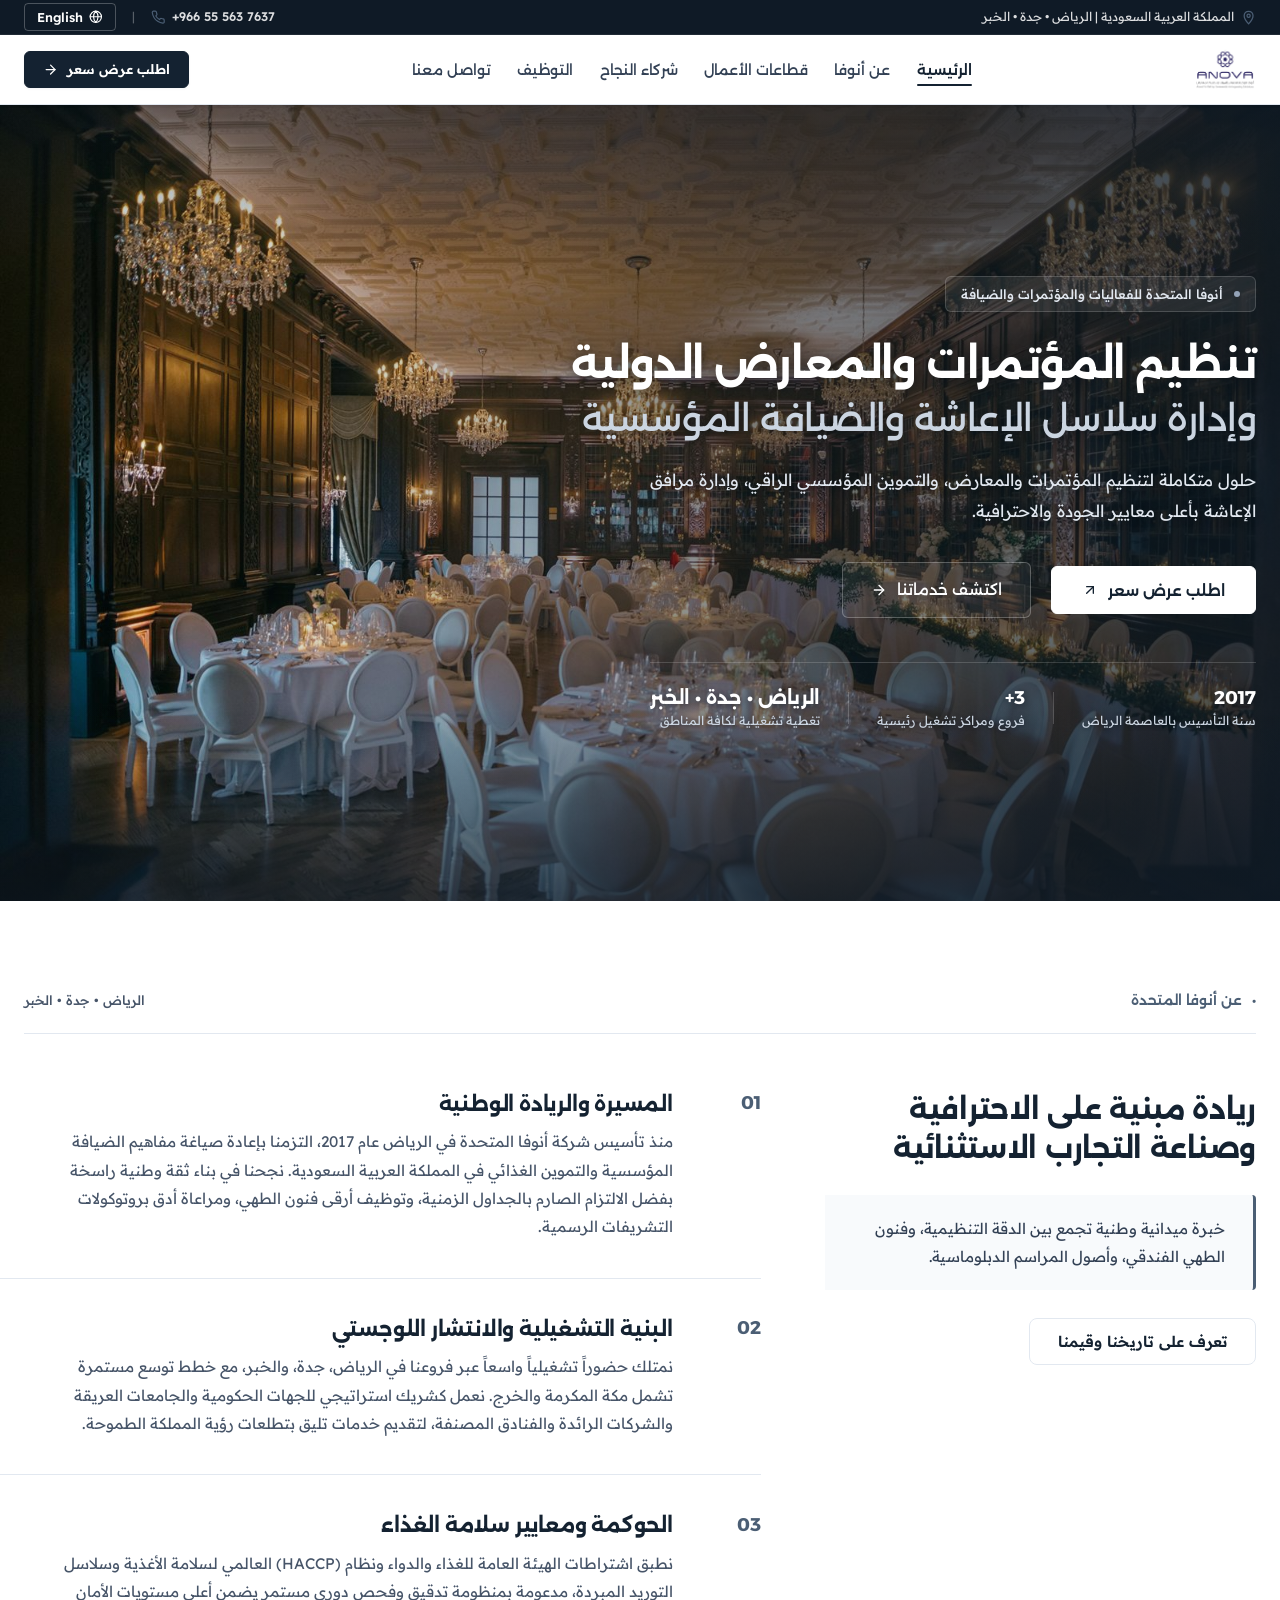
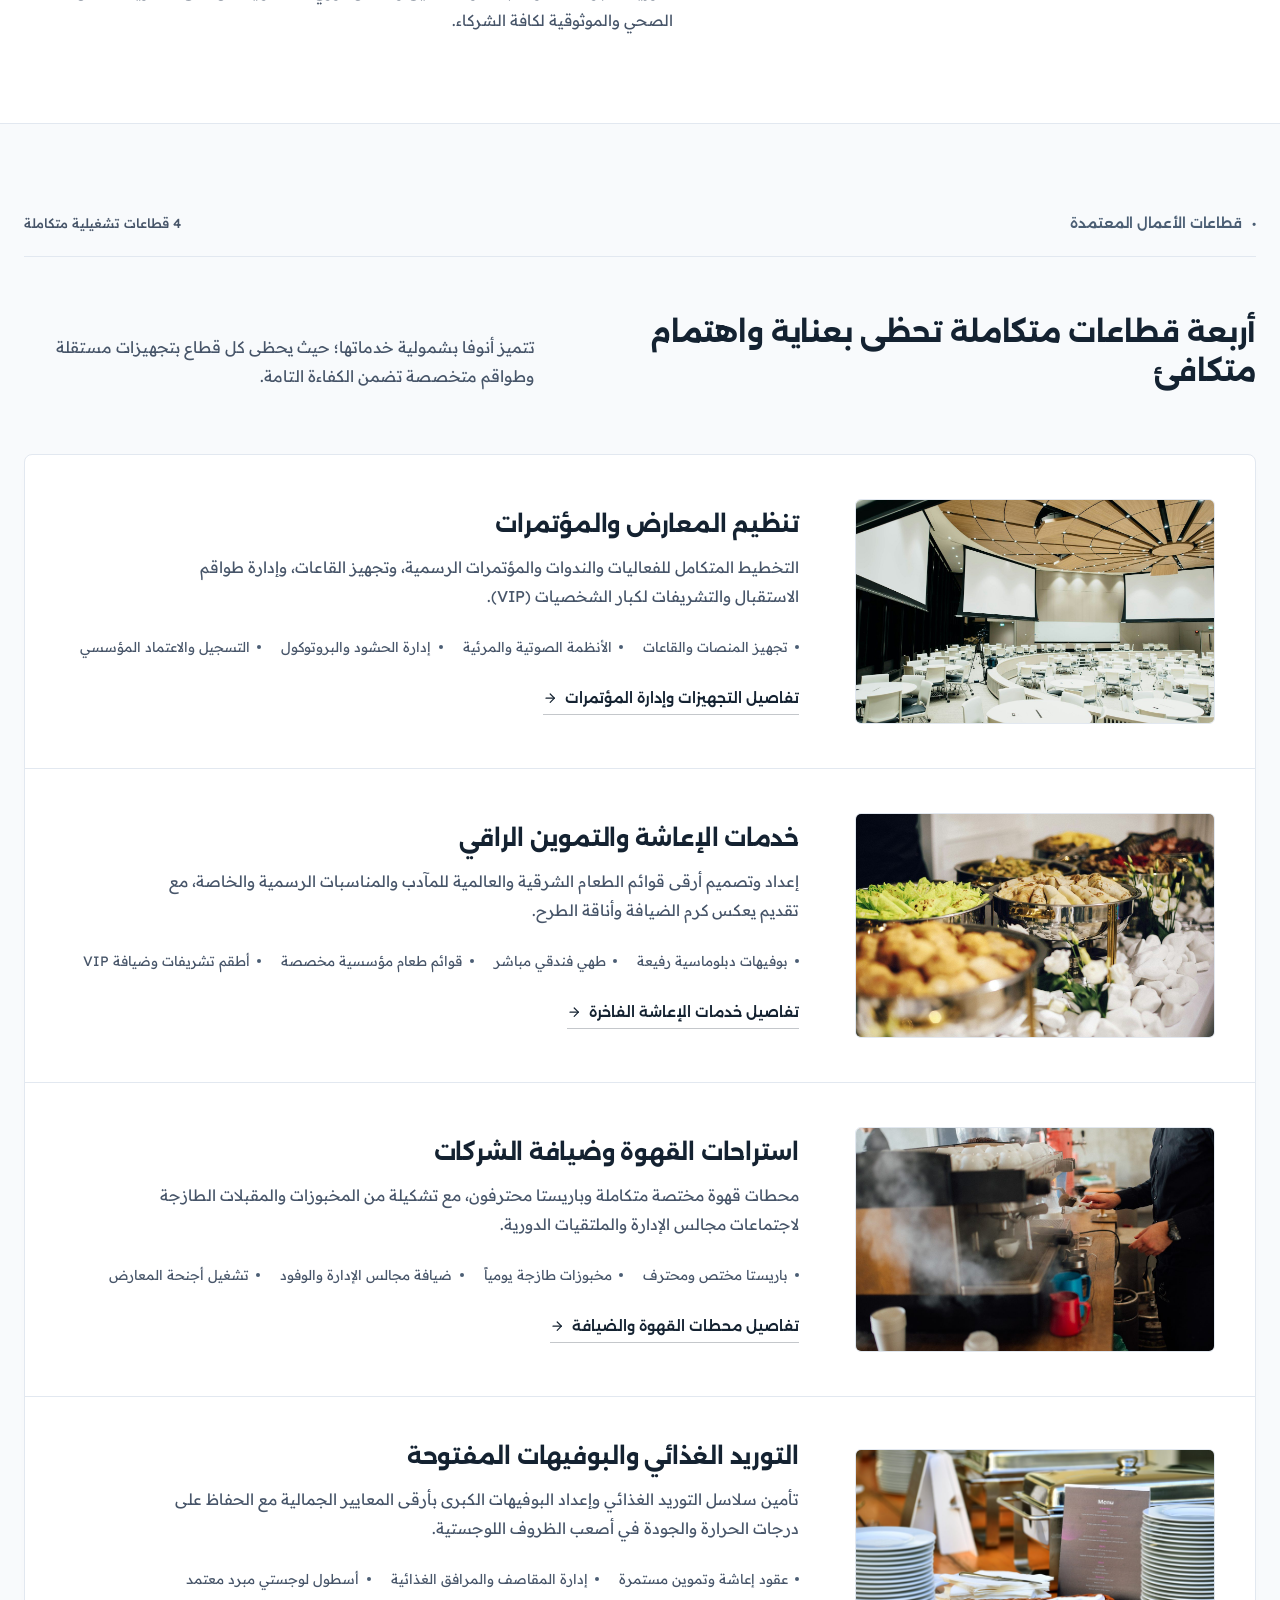
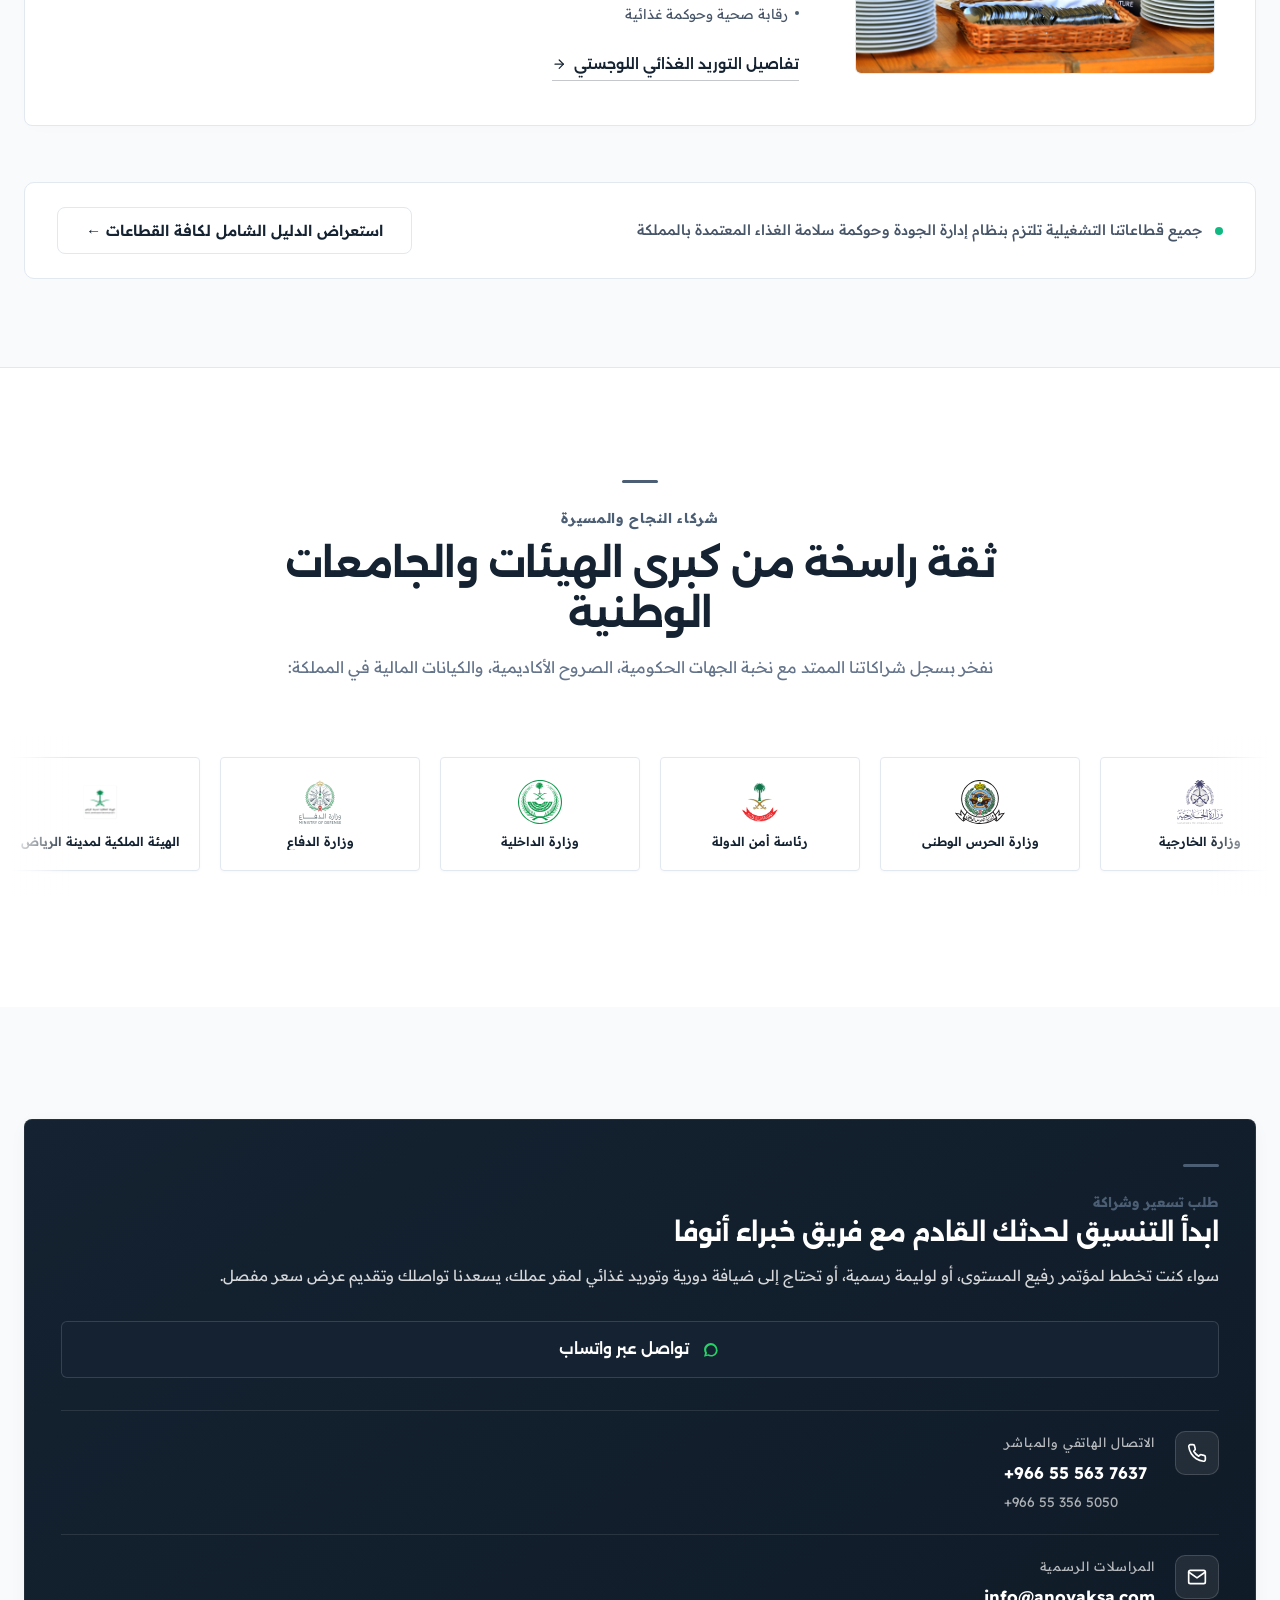
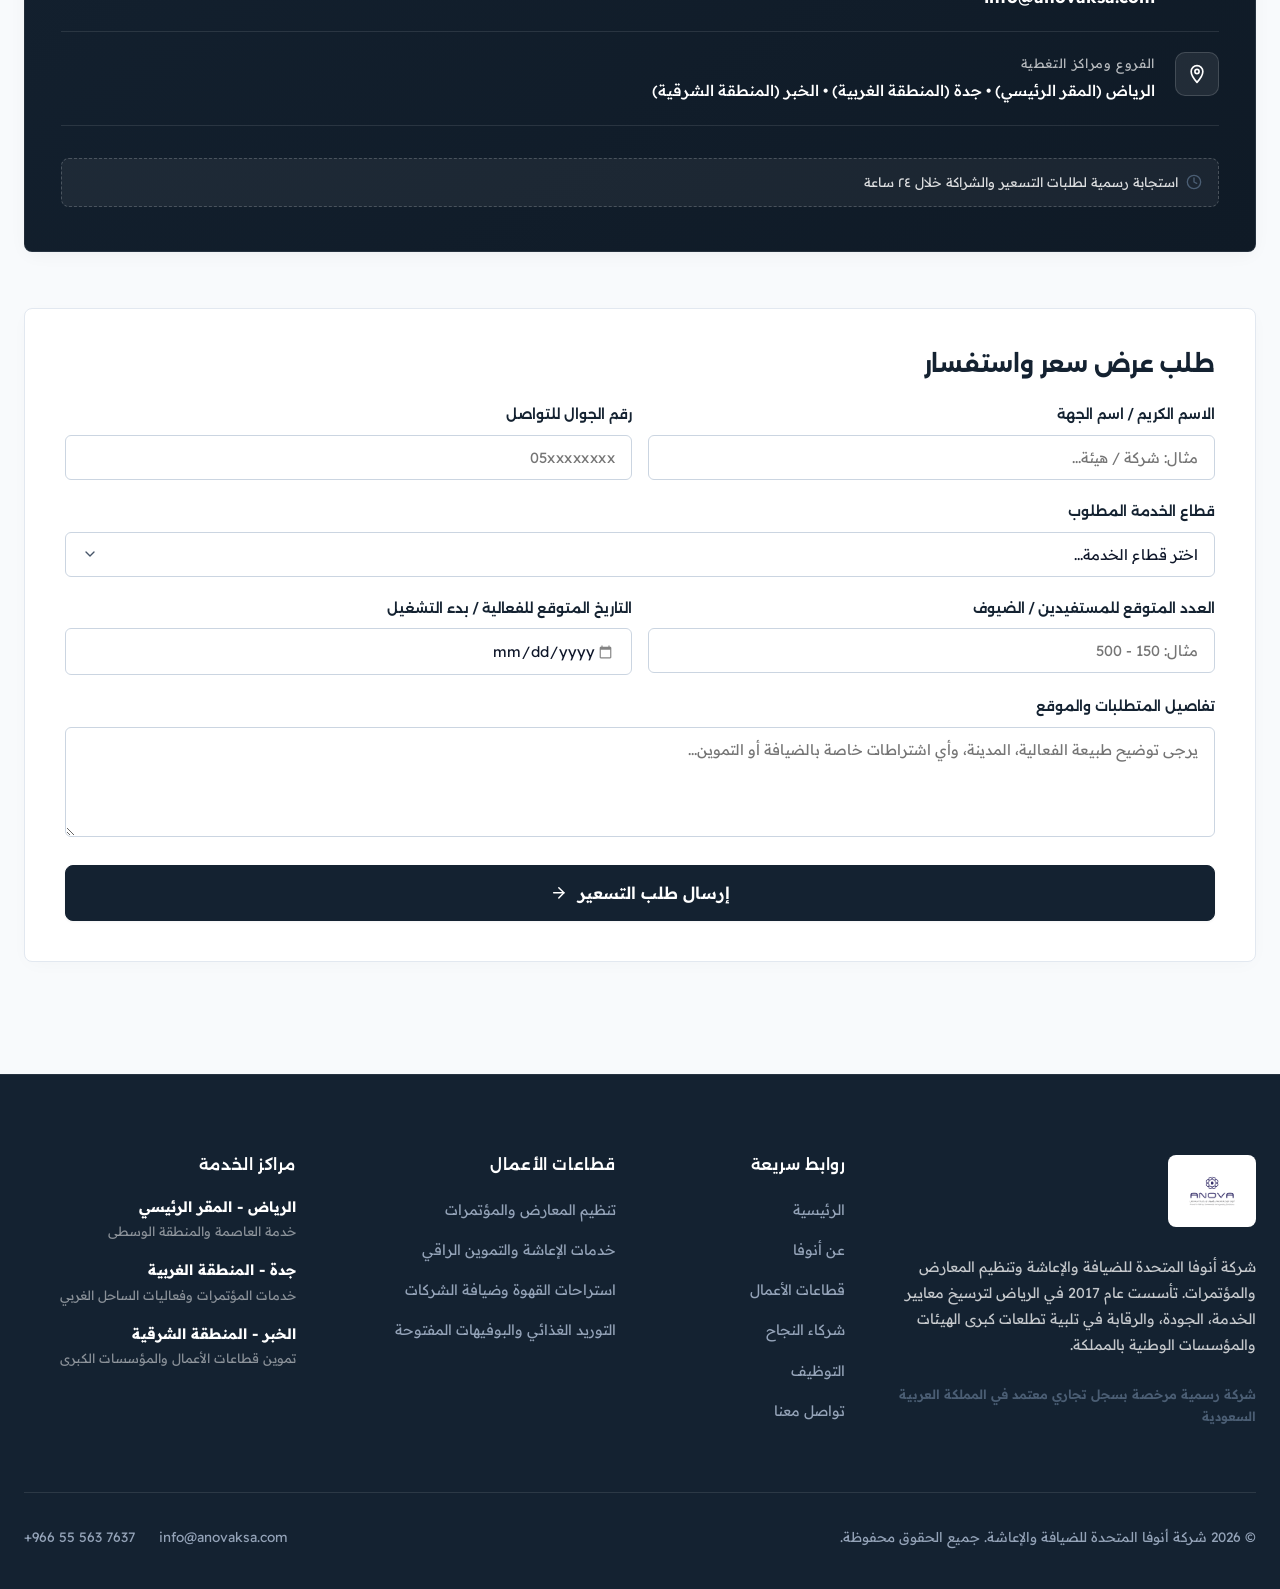
==== commit 68879f9b: "fix(forms): remove email field from quotation request forms and modal across all pages, update valid" ====
--- a/index.html
+++ b/index.html
@@ -1057,21 +1057,15 @@
               </div>
             </div>
 
-            <div class="form-row-2">
-              <div class="form-group">
-                <label class="form-label" data-i18n="f_email">البريد الإلكتروني المؤسسي</label>
-                <input type="email" name="email" class="form-control" required placeholder="name@domain.com">
-              </div>
-              <div class="form-group">
-                <label class="form-label" data-i18n="f_sector">قطاع الخدمة المطلوب</label>
-                <select name="sector" class="form-control" required>
-                  <option value="" disabled selected data-i18n="f_sector_placeholder">اختر قطاع الخدمة...</option>
-                  <option value="Events Organization" data-i18n="sec1_title">تنظيم المعارض والمؤتمرات</option>
-                  <option value="Catering Services" data-i18n="sec2_title">خدمات الإعاشة والتموين الراقي</option>
-                  <option value="Coffee Break" data-i18n="sec3_title">استراحات القهوة وضيافة الشركات</option>
-                  <option value="Food Supply & Buffets" data-i18n="sec5_title">التوريد الغذائي والبوفيهات المفتوحة</option>
-                </select>
-              </div>
+            <div class="form-group">
+              <label class="form-label" data-i18n="f_sector">قطاع الخدمة المطلوب</label>
+              <select name="sector" class="form-control" required>
+                <option value="" disabled selected data-i18n="f_sector_placeholder">اختر قطاع الخدمة...</option>
+                <option value="Events Organization" data-i18n="sec1_title">تنظيم المعارض والمؤتمرات</option>
+                <option value="Catering Services" data-i18n="sec2_title">خدمات الإعاشة والتموين الراقي</option>
+                <option value="Coffee Break" data-i18n="sec3_title">استراحات القهوة وضيافة الشركات</option>
+                <option value="Food Supply & Buffets" data-i18n="sec5_title">التوريد الغذائي والبوفيهات المفتوحة</option>
+              </select>
             </div>
 
             <div class="form-row-2">
@@ -1198,21 +1192,15 @@
           </div>
         </div>
 
-        <div class="form-row-2">
-          <div class="form-group">
-            <label class="form-label" data-i18n="f_email">البريد الإلكتروني</label>
-            <input type="email" name="email" class="form-control" required placeholder="name@domain.com">
-          </div>
-          <div class="form-group">
-            <label class="form-label" data-i18n="f_sector">قطاع الخدمة المطلوب</label>
-            <select name="sector" class="form-control" required>
-              <option value="" disabled selected data-i18n="f_sector_placeholder">اختر قطاع الخدمة...</option>
-              <option value="Events Organization" data-i18n="sec1_title">تنظيم المعارض والمؤتمرات</option>
-              <option value="Catering Services" data-i18n="sec2_title">خدمات الإعاشة والتموين الراقي</option>
-              <option value="Coffee Break" data-i18n="sec3_title">استراحات القهوة وضيافة الشركات</option>
-              <option value="Food Supply & Buffets" data-i18n="sec5_title">التوريد الغذائي والبوفيهات المفتوحة</option>
-            </select>
-          </div>
+        <div class="form-group">
+          <label class="form-label" data-i18n="f_sector">قطاع الخدمة المطلوب</label>
+          <select name="sector" class="form-control" required>
+            <option value="" disabled selected data-i18n="f_sector_placeholder">اختر قطاع الخدمة...</option>
+            <option value="Events Organization" data-i18n="sec1_title">تنظيم المعارض والمؤتمرات</option>
+            <option value="Catering Services" data-i18n="sec2_title">خدمات الإعاشة والتموين الراقي</option>
+            <option value="Coffee Break" data-i18n="sec3_title">استراحات القهوة وضيافة الشركات</option>
+            <option value="Food Supply & Buffets" data-i18n="sec5_title">التوريد الغذائي والبوفيهات المفتوحة</option>
+          </select>
         </div>
 
         <div class="form-row-2">
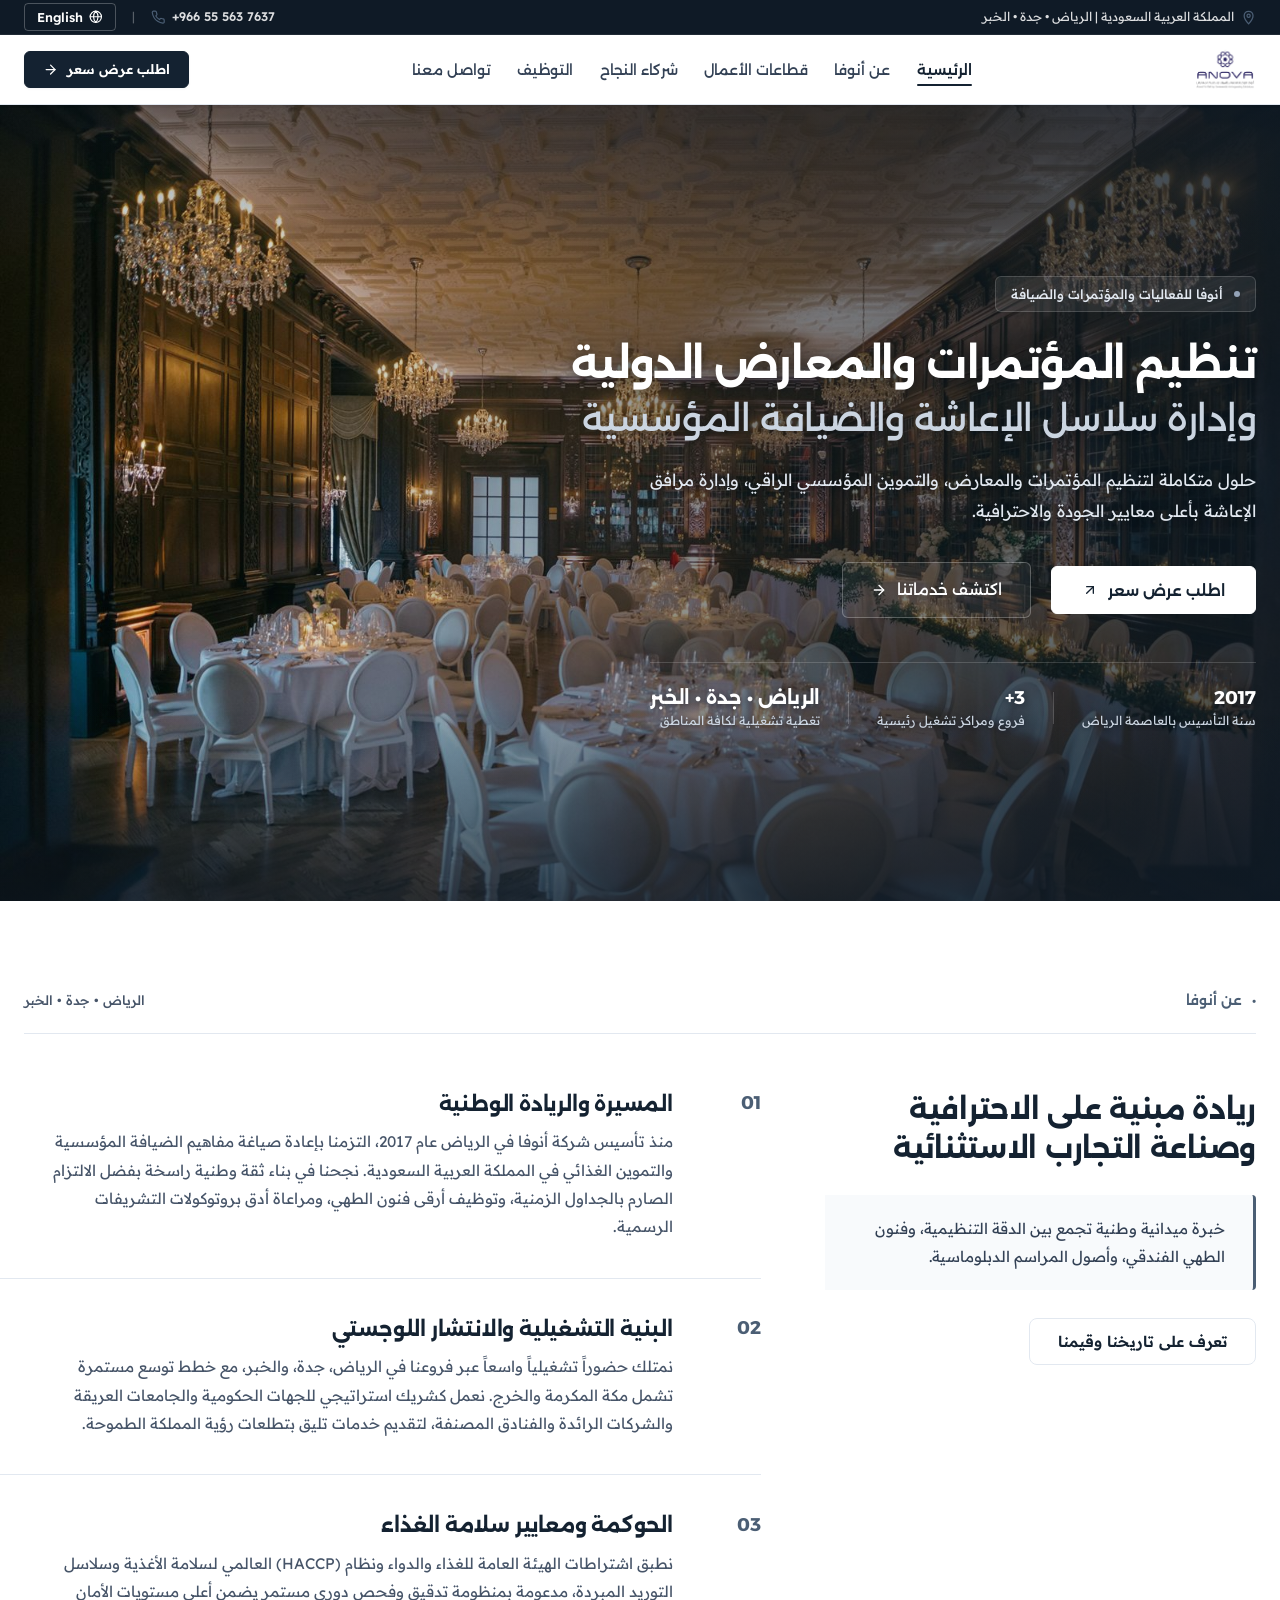
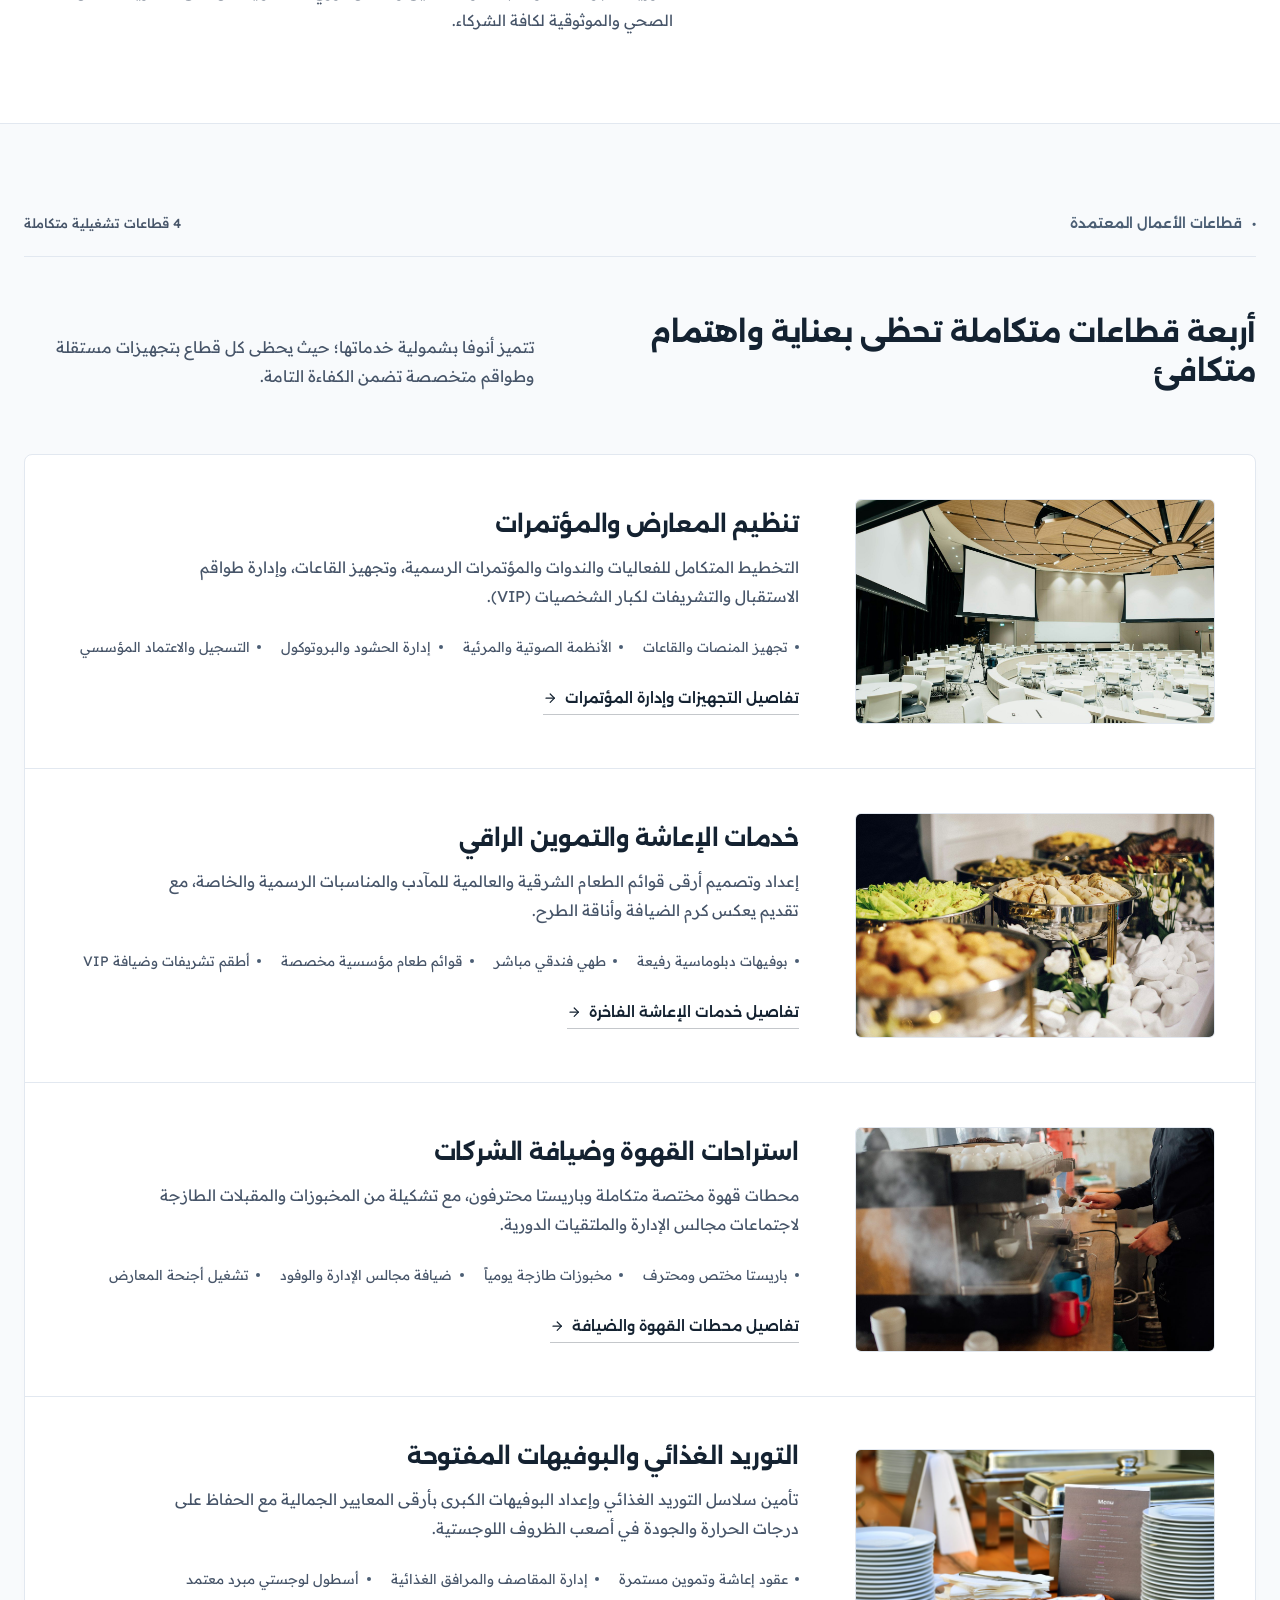
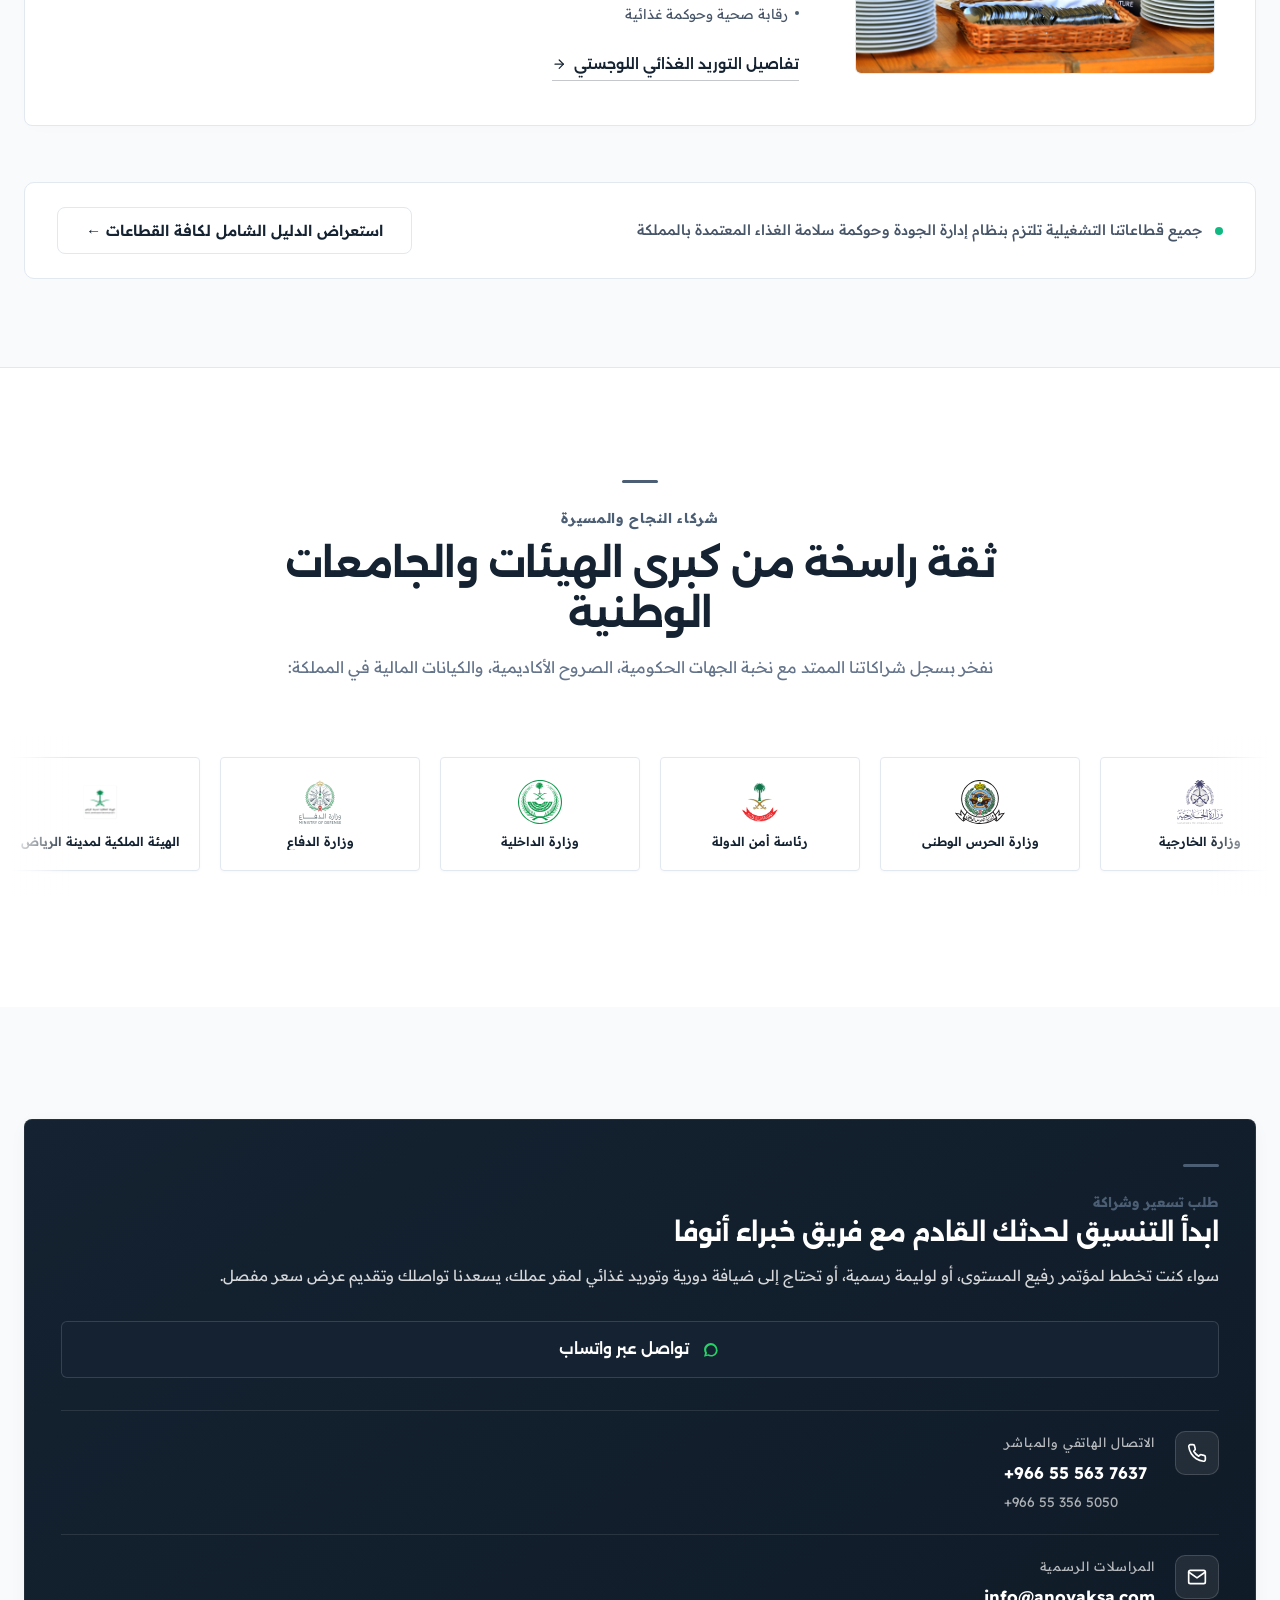
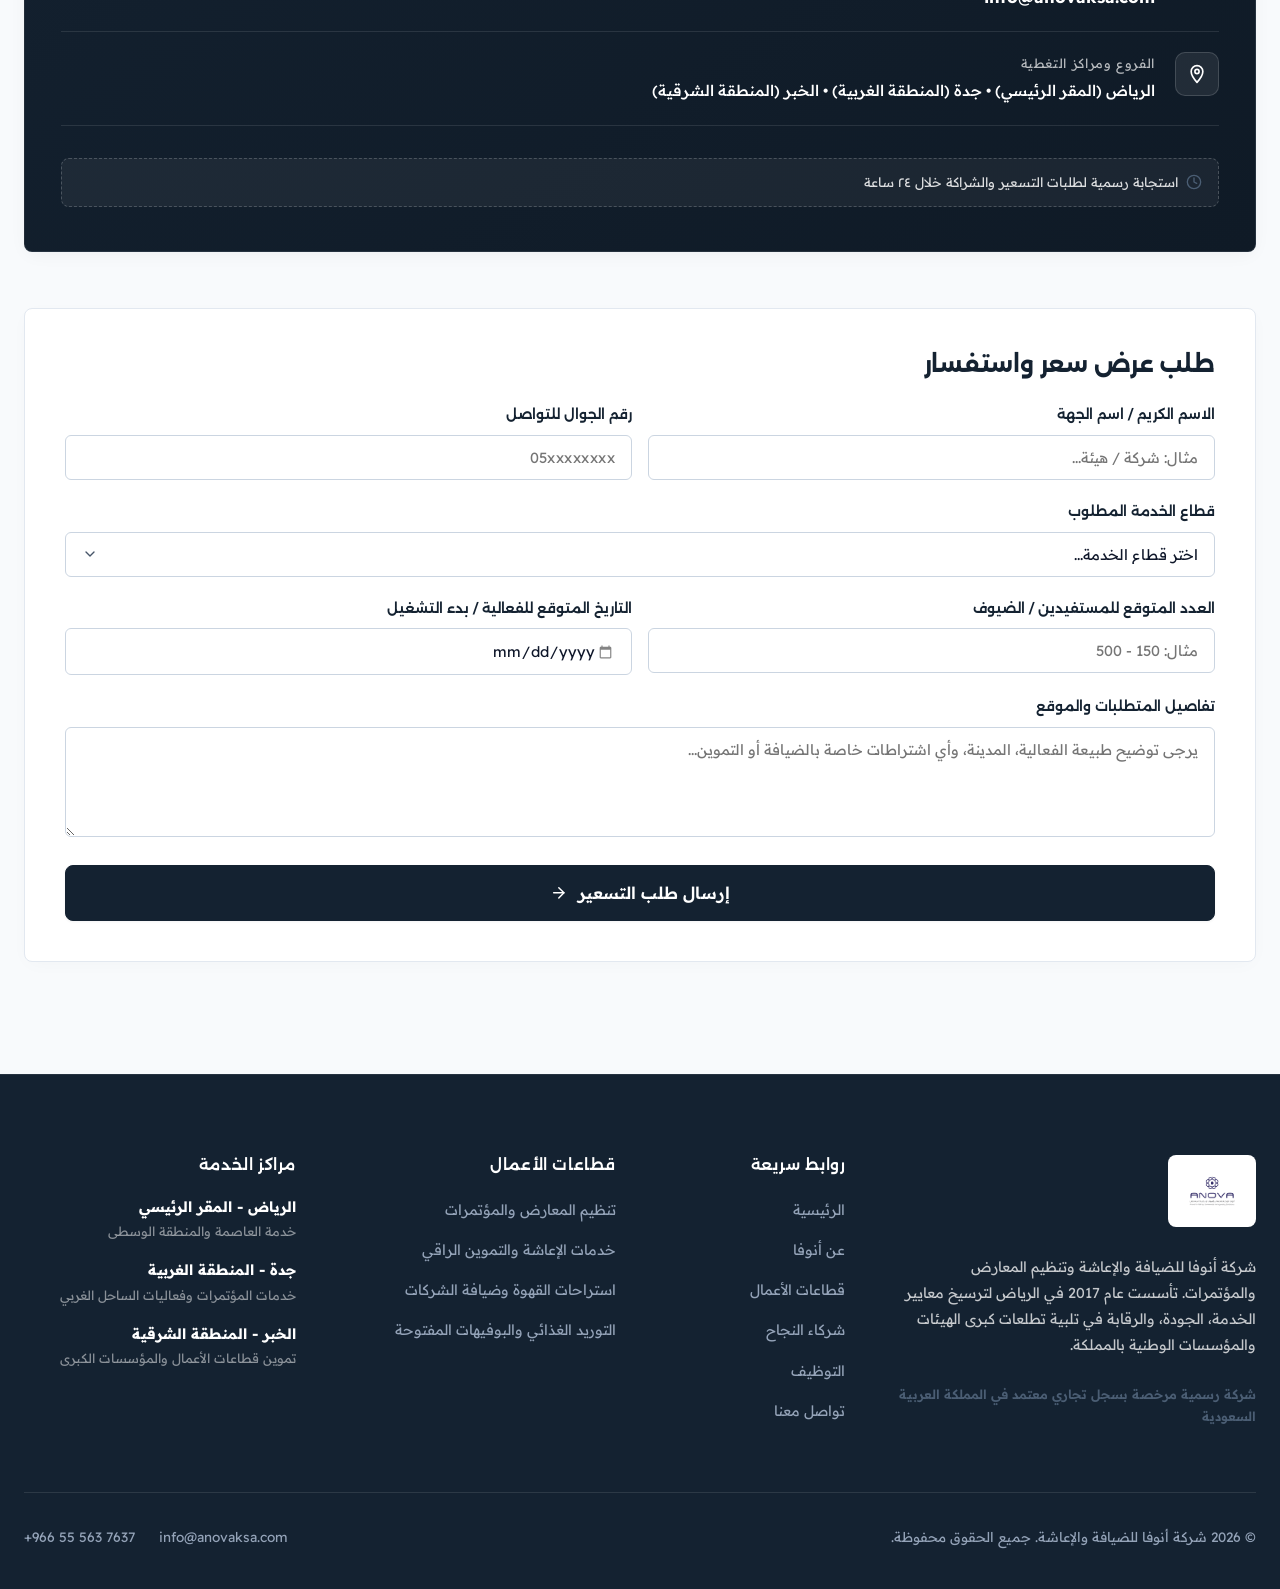
==== commit ab09ec62: "fix(branding): remove word 'المتحدة' and 'United', standardize brand name to 'أنوفا' / 'ANOVA' acros" ====
--- a/index.html
+++ b/index.html
@@ -3,8 +3,8 @@
 <head>
   <meta charset="UTF-8">
   <meta name="viewport" content="width=device-width, initial-scale=1.0">
-  <title>أنوفا المتحدة للضيافة والإعاشة وتنظيم المعارض | ANOVA United Company</title>
-  <meta name="description" content="شركة أنوفا المتحدة للضيافة والإعاشة وتنظيم المؤتمرات والمعارض - تأسست عام 2017 في الرياض لتقديم أرقى خدمات الضيافة والتموين وتنظيم الفعاليات لكبرى المؤسسات والهيئات الوطنية.">
+  <title>أنوفا للضيافة والإعاشة وتنظيم المعارض | ANOVA Company</title>
+  <meta name="description" content="شركة أنوفا للضيافة والإعاشة وتنظيم المؤتمرات والمعارض - تأسست عام 2017 في الرياض لتقديم أرقى خدمات الضيافة والتموين وتنظيم الفعاليات لكبرى المؤسسات والهيئات الوطنية.">
   <link rel="icon" type="image/png" href="public/brand/anova-logo.png">
   <!-- Preconnect to Google Fonts for Ultra-Fast Typography Rendering -->
   <link rel="preconnect" href="https://fonts.googleapis.com">
@@ -48,8 +48,8 @@
     <header class="main-nav" id="siteHeader">
       <div class="container">
         <!-- Official Brand Logo (Displayed at calibrated scale to ensure 45px crisp artwork) -->
-        <a href="index.html" class="nav-brand-link" aria-label="أنوفا المتحدة - الصفحة الرئيسية">
-          <img src="public/brand/anova-logo.png" alt="شعار شركة أنوفا المتحدة الرسمي" class="brand-logo-img">
+        <a href="index.html" class="nav-brand-link" aria-label="أنوفا - الصفحة الرئيسية">
+          <img src="public/brand/anova-logo.png" alt="شعار شركة أنوفا الرسمي" class="brand-logo-img">
         </a>
 
         <!-- Desktop Nav Links -->
@@ -131,7 +131,7 @@
       <div class="hero-content-stack">
         <div class="hero-kicker-badge">
           <span class="badge-dot"></span>
-          <span data-i18n="hero_kicker">شركة أنوفا المتحدة • المملكة العربية السعودية</span>
+          <span data-i18n="hero_kicker">شركة أنوفا • المملكة العربية السعودية</span>
         </div>
 
         <h1 class="hero-institutional-title" data-i18n="hero_h1">
@@ -183,7 +183,7 @@
       <div class="editorial-header-rule">
         <div class="editorial-eyebrow">
           <span>•</span>
-          <span class="eyebrow-title" data-i18n="about_tag">عن أنوفا المتحدة • الشريك الاستراتيجي</span>
+          <span class="eyebrow-title" data-i18n="about_tag">عن أنوفا • الشريك الاستراتيجي</span>
         </div>
         <div class="editorial-meta-cities" data-i18n="about_cities">الرياض • جدة • الخبر</div>
       </div>
@@ -211,7 +211,7 @@
             <div class="about-item-body">
               <h3 class="about-item-heading">المسيرة والريادة الوطنية</h3>
               <p class="about-item-text" data-i18n="about_p1">
-                منذ انطلاق شركة أنوفا المتحدة في الرياض عام 2017، التزمنا بإعادة صياغة مفاهيم الضيافة المؤسسية والتموين الغذائي في المملكة العربية السعودية. نجحنا في بناء ثقة وطنية راسخة بفضل الالتزام الصارم بالجداول الزمنية، وتوظيف أرقى فنون الطهي، ومراعاة أدق بروتوكولات التشريفات الرسمية.
+                منذ انطلاق شركة أنوفا في الرياض عام 2017، التزمنا بإعادة صياغة مفاهيم الضيافة المؤسسية والتموين الغذائي في المملكة العربية السعودية. نجحنا في بناء ثقة وطنية راسخة بفضل الالتزام الصارم بالجداول الزمنية، وتوظيف أرقى فنون الطهي، ومراعاة أدق بروتوكولات التشريفات الرسمية.
               </p>
             </div>
           </div>
@@ -1108,7 +1108,7 @@
             <img src="public/brand/anova-logo.png" alt="ANOVA Logo" style="height: 3rem; width: auto;">
           </div>
           <p style="font-size: 0.9rem; color: rgba(255,255,255,0.75); line-height: 1.8; margin-bottom: 1.5rem;" data-i18n="footer_about">
-            شركة أنوفا المتحدة للضيافة والإعاشة وتنظيم المعارض والمؤتمرات. تأسست عام 2017 في الرياض لترسيخ معايير الخدمة، الجودة، والرقابة في تلبية تطلعات كبرى الهيئات والمؤسسات الوطنية بالمملكة.
+            شركة أنوفا للضيافة والإعاشة وتنظيم المعارض والمؤتمرات. تأسست عام 2017 في الرياض لترسيخ معايير الخدمة، الجودة، والرقابة في تلبية تطلعات كبرى الهيئات والمؤسسات الوطنية بالمملكة.
           </p>
           <div style="font-size: 0.8rem; color: var(--warm-gold); font-weight: 600;" data-i18n="footer_cr">شركة رسمية مرخصة بسجل تجاري معتمد في المملكة العربية السعودية</div>
         </div>
@@ -1161,7 +1161,7 @@
       <!-- Bottom Credits & Rights -->
       <div class="footer-bottom">
         <div data-i18n="footer_rights">
-          © 2026 شركة أنوفا المتحدة للضيافة والإعاشة. جميع الحقوق محفوظة.
+          © 2026 شركة أنوفا للضيافة والإعاشة. جميع الحقوق محفوظة.
         </div>
         <div style="display: flex; align-items: center; gap: 1.5rem;">
           <a href="mailto:info@anovaksa.com">info@anovaksa.com</a>
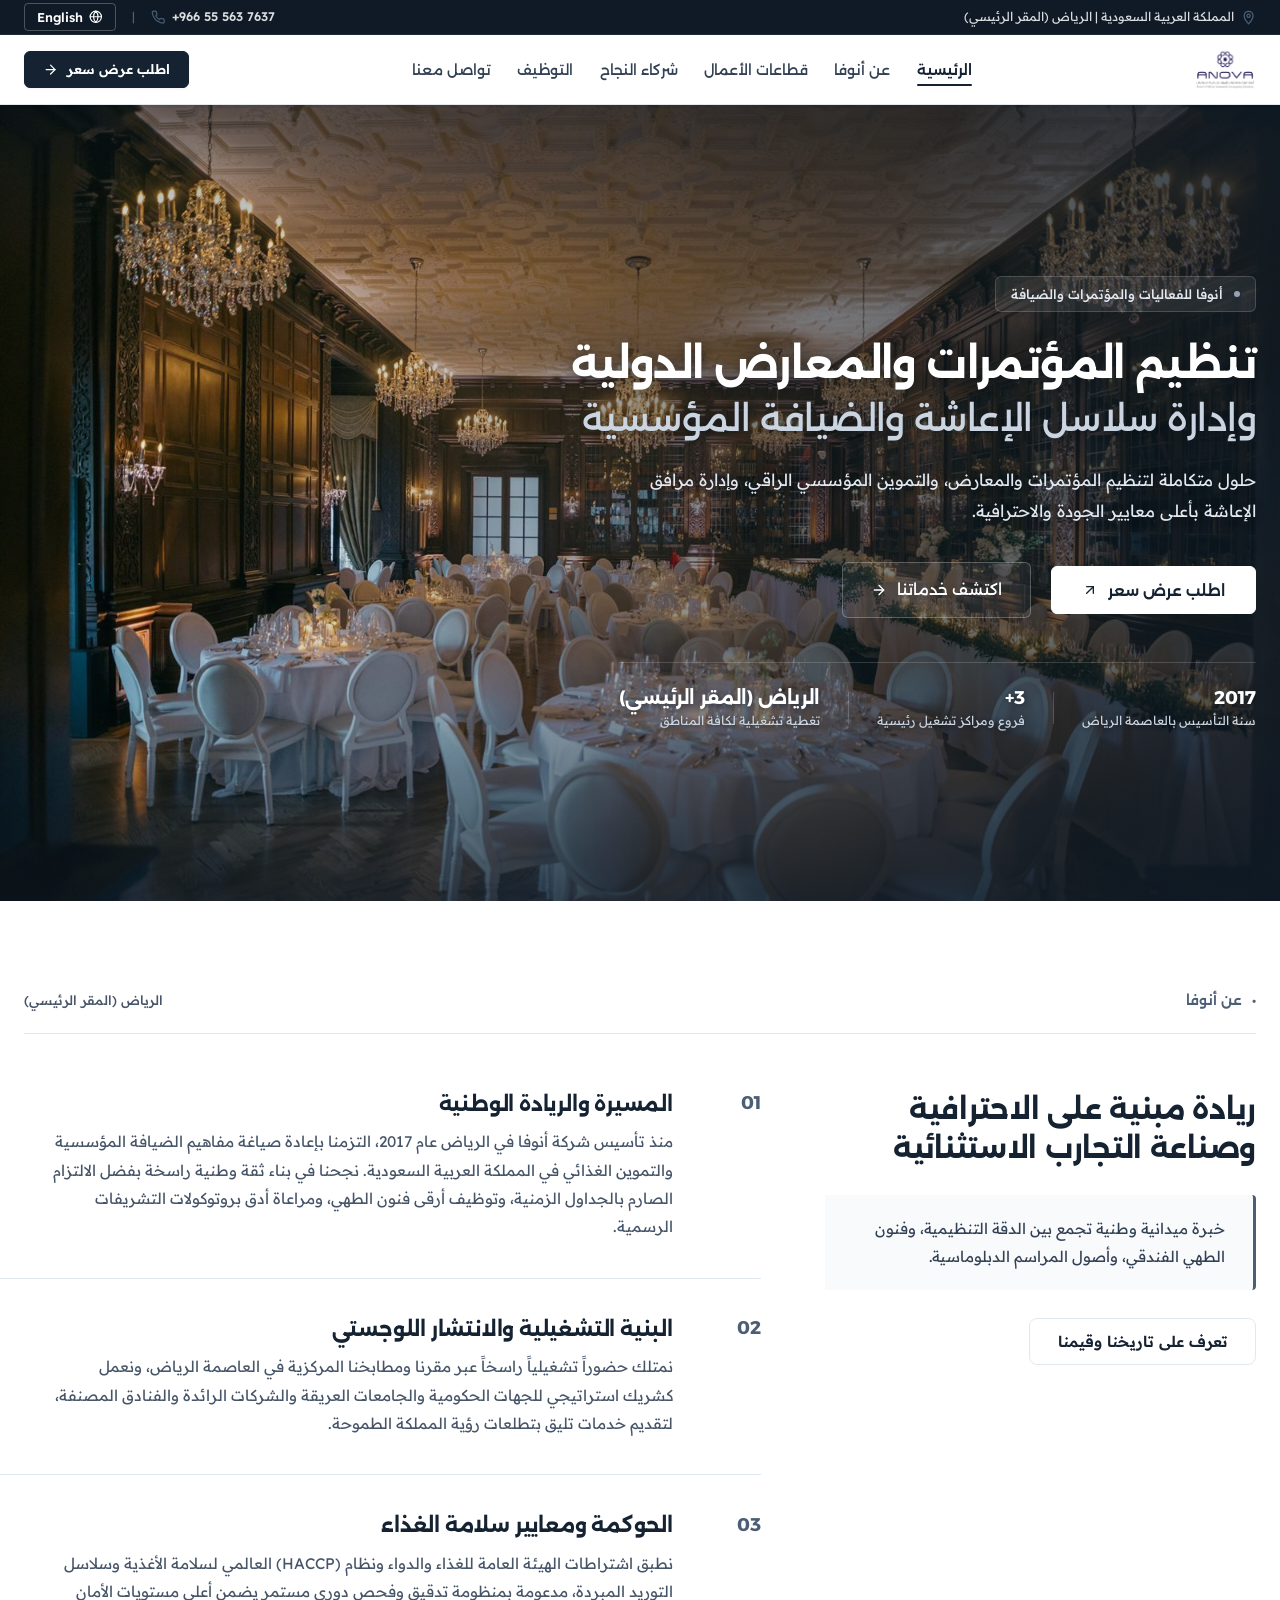
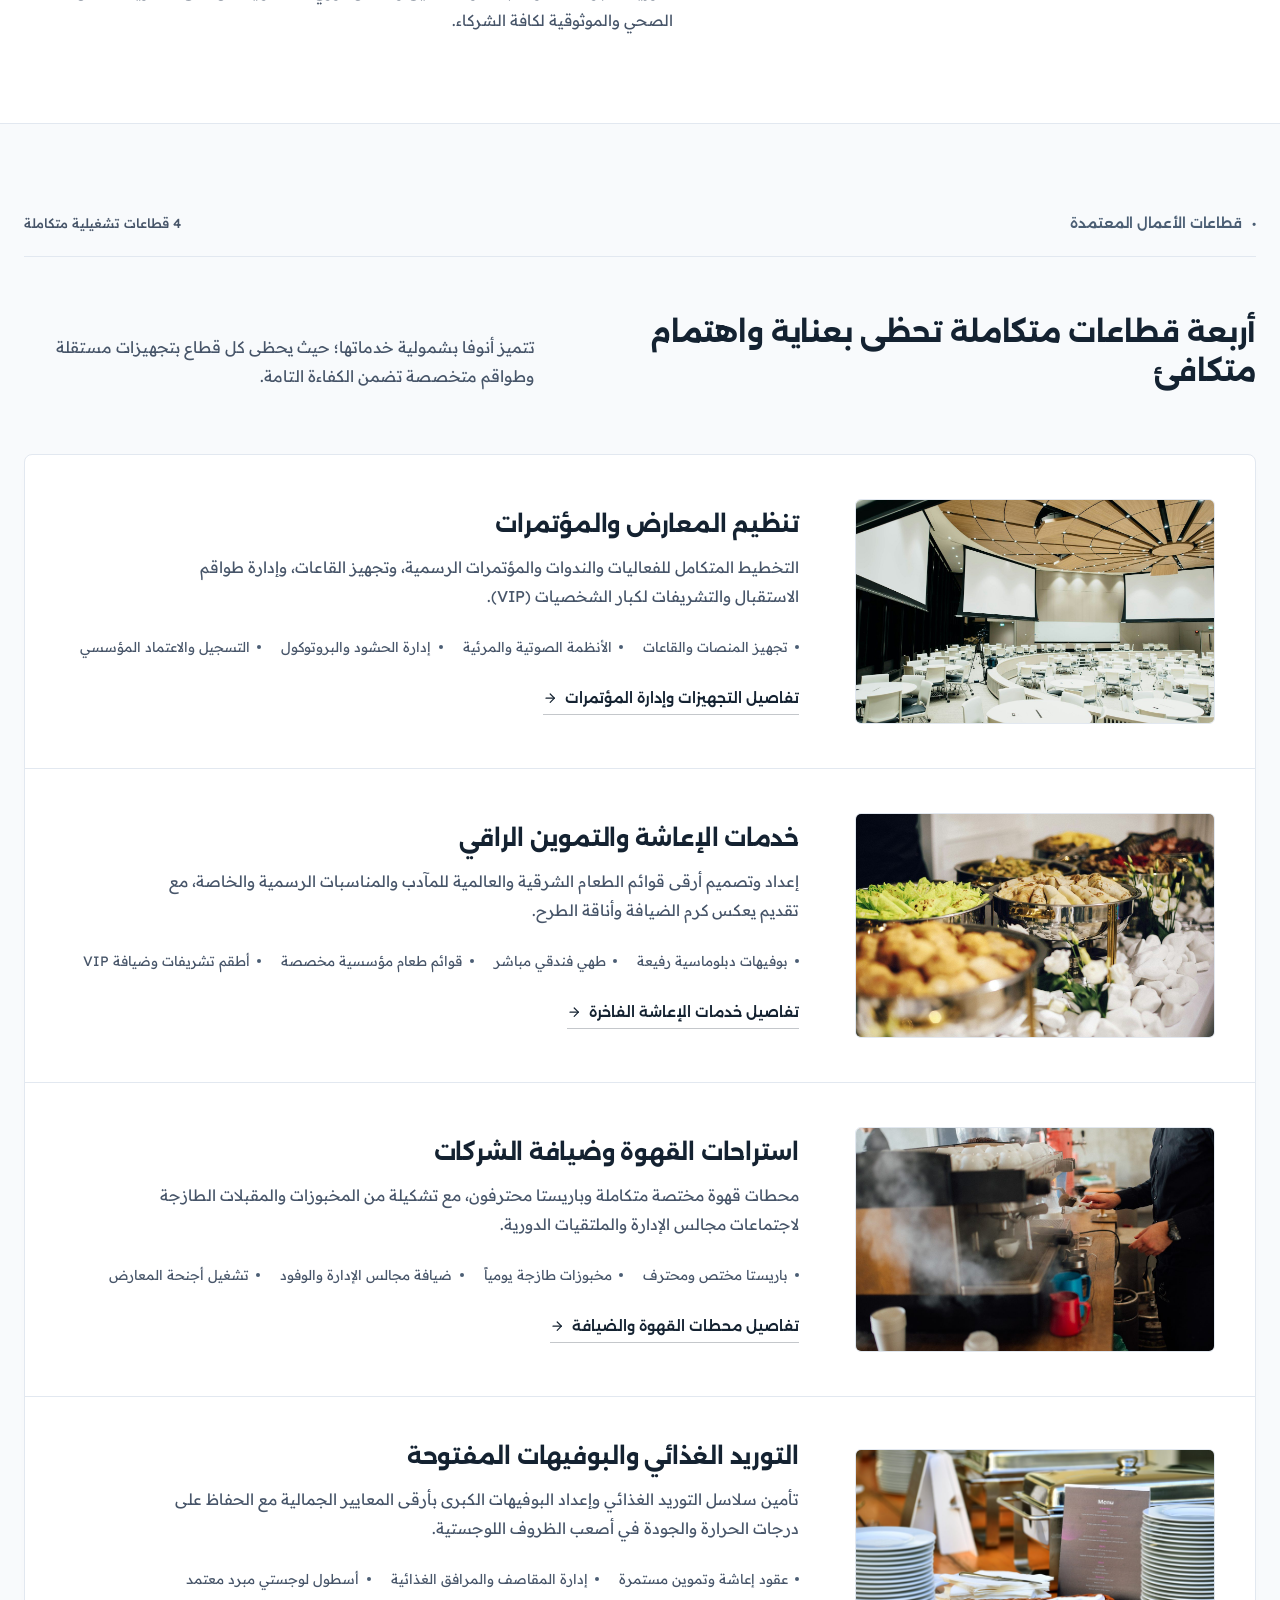
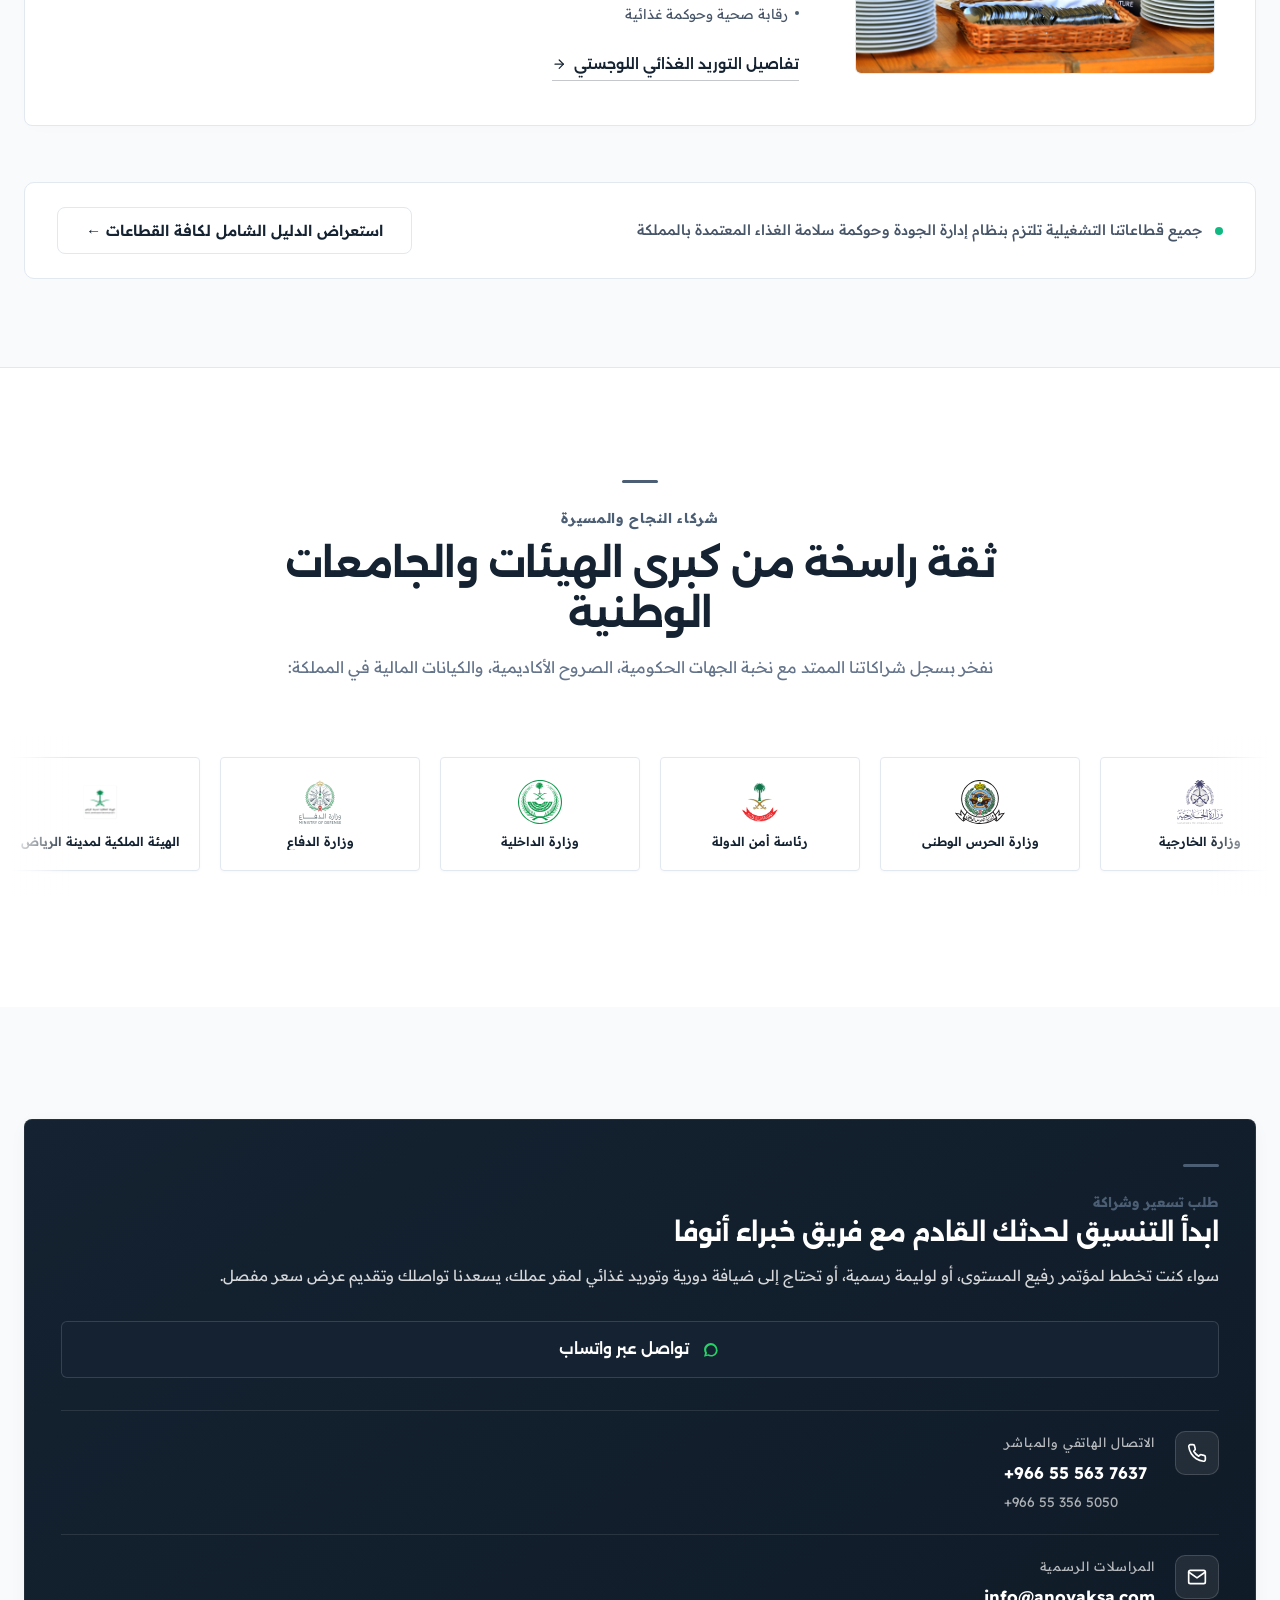
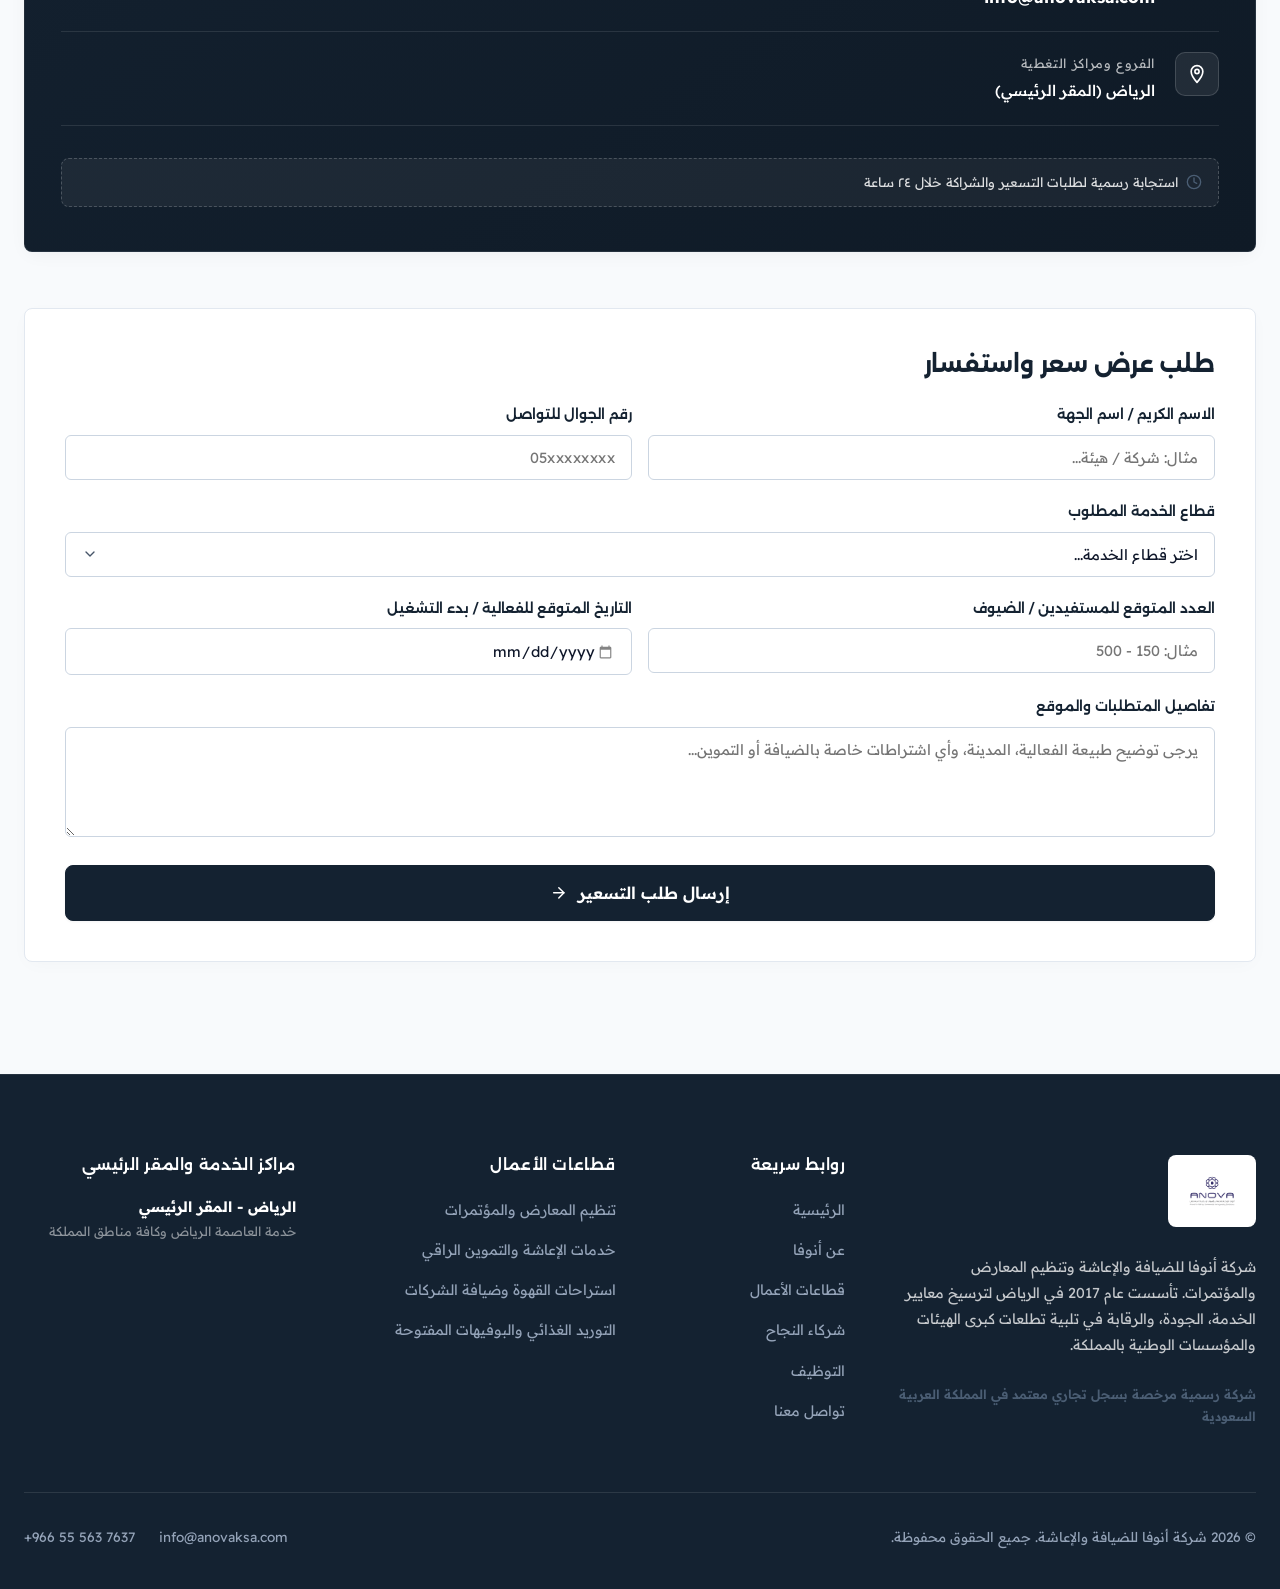
==== commit 84ea1e9e: "fix(locations): retain only Riyadh as main headquarters and service center, remove Jeddah and Khobar" ====
--- a/index.html
+++ b/index.html
@@ -20,7 +20,7 @@
       <div style="display: flex; align-items: center; gap: 1.5rem;">
         <span style="display: flex; align-items: center; gap: 0.4rem;">
           <svg class="icon-svg" style="color: var(--warm-gold); width: 0.95rem; height: 0.95rem;" viewBox="0 0 24 24"><path d="M12 2C8.13 2 5 5.13 5 9c0 5.25 7 13 7 13s7-7.75 7-13c0-3.87-3.13-7-7-7zm0 9.5c-1.38 0-2.5-1.12-2.5-2.5s1.12-2.5 2.5-2.5 2.5 1.12 2.5 2.5-1.12 2.5-2.5 2.5z"/></svg>
-          <span data-i18n="top_locations">المملكة العربية السعودية | الرياض • جدة • الخبر</span>
+          <span data-i18n="top_locations">المملكة العربية السعودية | الرياض (المقر الرئيسي)</span>
         </span>
         <span style="display: none;" class="desktop-only-inline">
           <span style="color: rgba(255,255,255,0.4);">|</span>
@@ -167,7 +167,7 @@
           </div>
           <div class="provenance-sep"></div>
           <div class="provenance-item">
-            <span class="provenance-value" data-i18n="about_cities">الرياض • جدة • الخبر</span>
+            <span class="provenance-value" data-i18n="about_cities">الرياض (المقر الرئيسي)</span>
             <span class="provenance-label" data-i18n="stat_coverage_lbl">تغطية تشغيلية لكافة المناطق</span>
           </div>
         </div>
@@ -185,7 +185,7 @@
           <span>•</span>
           <span class="eyebrow-title" data-i18n="about_tag">عن أنوفا • الشريك الاستراتيجي</span>
         </div>
-        <div class="editorial-meta-cities" data-i18n="about_cities">الرياض • جدة • الخبر</div>
+        <div class="editorial-meta-cities" data-i18n="about_cities">الرياض (المقر الرئيسي)</div>
       </div>
 
       <div class="editorial-about-composition">
@@ -221,7 +221,7 @@
             <div class="about-item-body">
               <h3 class="about-item-heading">البنية التشغيلية والانتشار اللوجستي</h3>
               <p class="about-item-text" data-i18n="about_p2">
-                نمتلك حضوراً تشغيلياً واسعاً عبر فروعنا ومطابخنا المركزية في الرياض، جدة، والخبر، مع أساطيل نقل مبردة وكوادر متخصصة تخدم المؤتمرات الدولية، الجامعات العريقة، والمعارض الكبرى، تماشياً مع مستهدفات رؤية المملكة الطموحة.
+                نمتلك حضوراً تشغيلياً راسخاً عبر مقرنا ومطابخنا المركزية في العاصمة الرياض، مع أساطيل نقل مبردة وكوادر متخصصة تخدم المؤتمرات الدولية، الجامعات العريقة، والمعارض الكبرى في كافة أرجاء المملكة.
               </p>
             </div>
           </div>
@@ -1029,7 +1029,7 @@
               </div>
               <div>
                 <div class="concierge-channel-label" data-i18n="contact_branches_lbl">الفروع ومراكز التغطية</div>
-                <div class="concierge-channel-value" style="font-size: 0.95rem; font-weight: 500;" data-i18n="contact_branches_val">الرياض (المقر الرئيسي) • جدة (المنطقة الغربية) • الخبر (المنطقة الشرقية)</div>
+                <div class="concierge-channel-value" style="font-size: 0.95rem; font-weight: 500;" data-i18n="contact_branches_val">الرياض (المقر الرئيسي)</div>
               </div>
             </div>
 
@@ -1139,19 +1139,11 @@
 
         <!-- Regional Hubs -->
         <div>
-          <h4 class="footer-title" data-i18n="footer_branches">مراكز الخدمة</h4>
+          <h4 class="footer-title" data-i18n="footer_branches">مراكز الخدمة والمقر الرئيسي</h4>
           <div style="display: flex; flex-direction: column; gap: 1rem; font-size: 0.9rem; color: rgba(255,255,255,0.75);">
             <div>
               <div style="font-weight: 700; color: var(--pure-white);" data-i18n="footer_branch_riyadh">الرياض - المقر الرئيسي</div>
-              <div style="font-size: 0.8rem; color: rgba(255,255,255,0.5);">خدمة العاصمة والمنطقة الوسطى</div>
-            </div>
-            <div>
-              <div style="font-weight: 700; color: var(--pure-white);" data-i18n="footer_branch_jeddah">جدة - المنطقة الغربية</div>
-              <div style="font-size: 0.8rem; color: rgba(255,255,255,0.5);">خدمات المؤتمرات وفعاليات الساحل الغربي</div>
-            </div>
-            <div>
-              <div style="font-weight: 700; color: var(--pure-white);" data-i18n="footer_branch_khobar">الخبر - المنطقة الشرقية</div>
-              <div style="font-size: 0.8rem; color: rgba(255,255,255,0.5);">تموين قطاعات الأعمال والمؤسسات الكبرى</div>
+              <div style="font-size: 0.8rem; color: rgba(255,255,255,0.5);">خدمة العاصمة الرياض وكافة مناطق المملكة</div>
             </div>
           </div>
         </div>
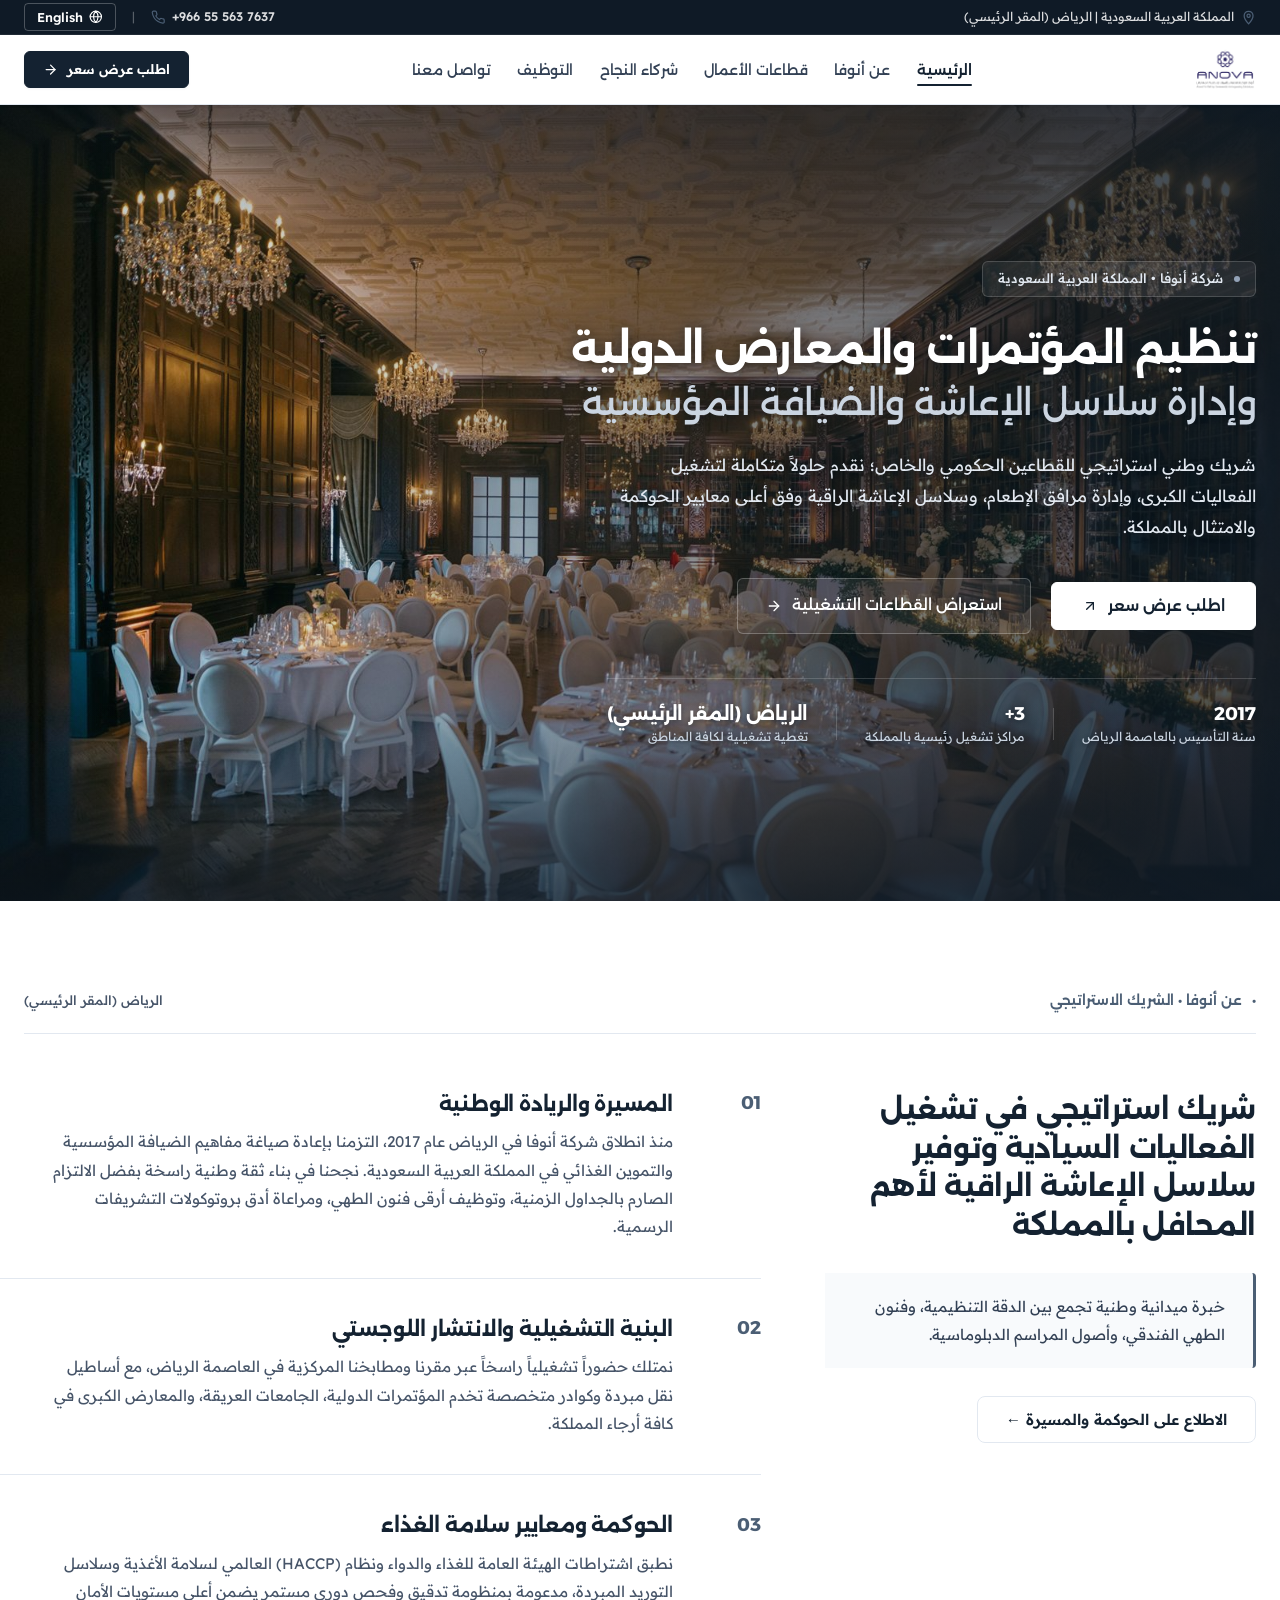
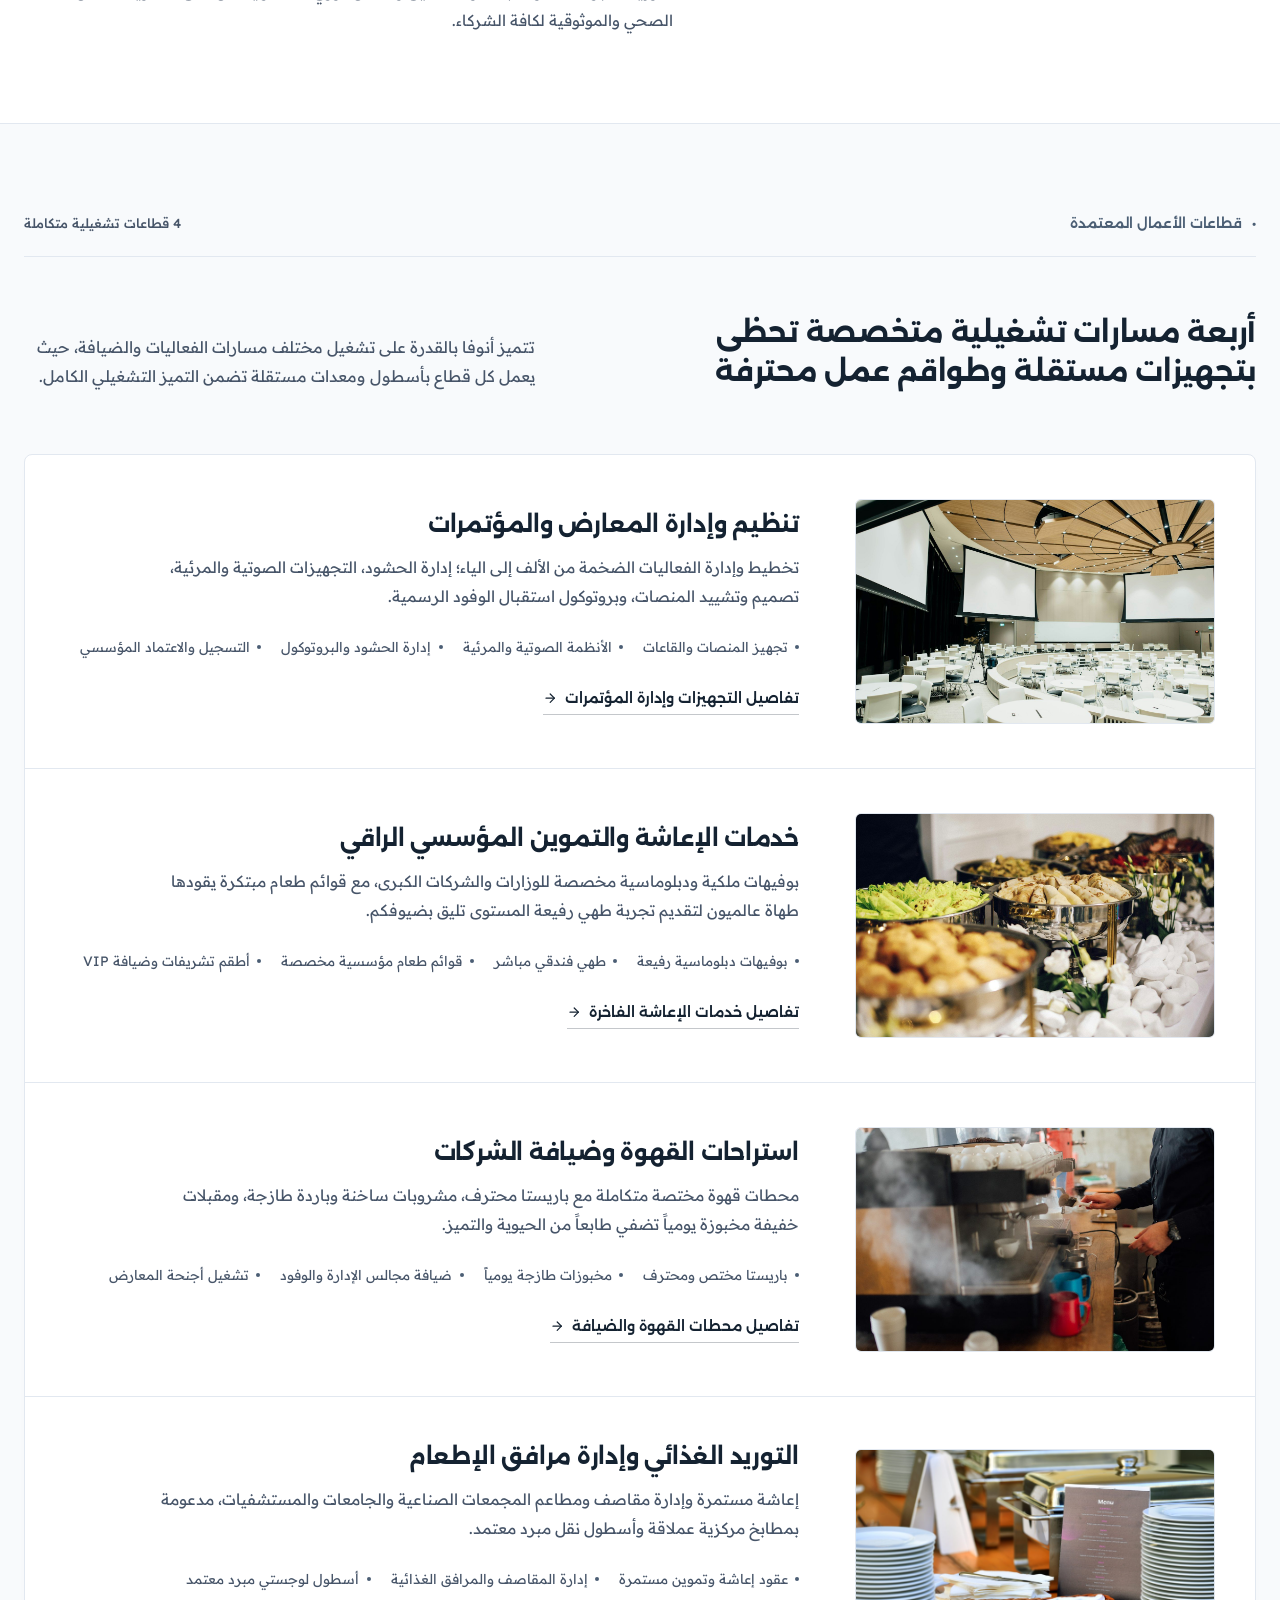
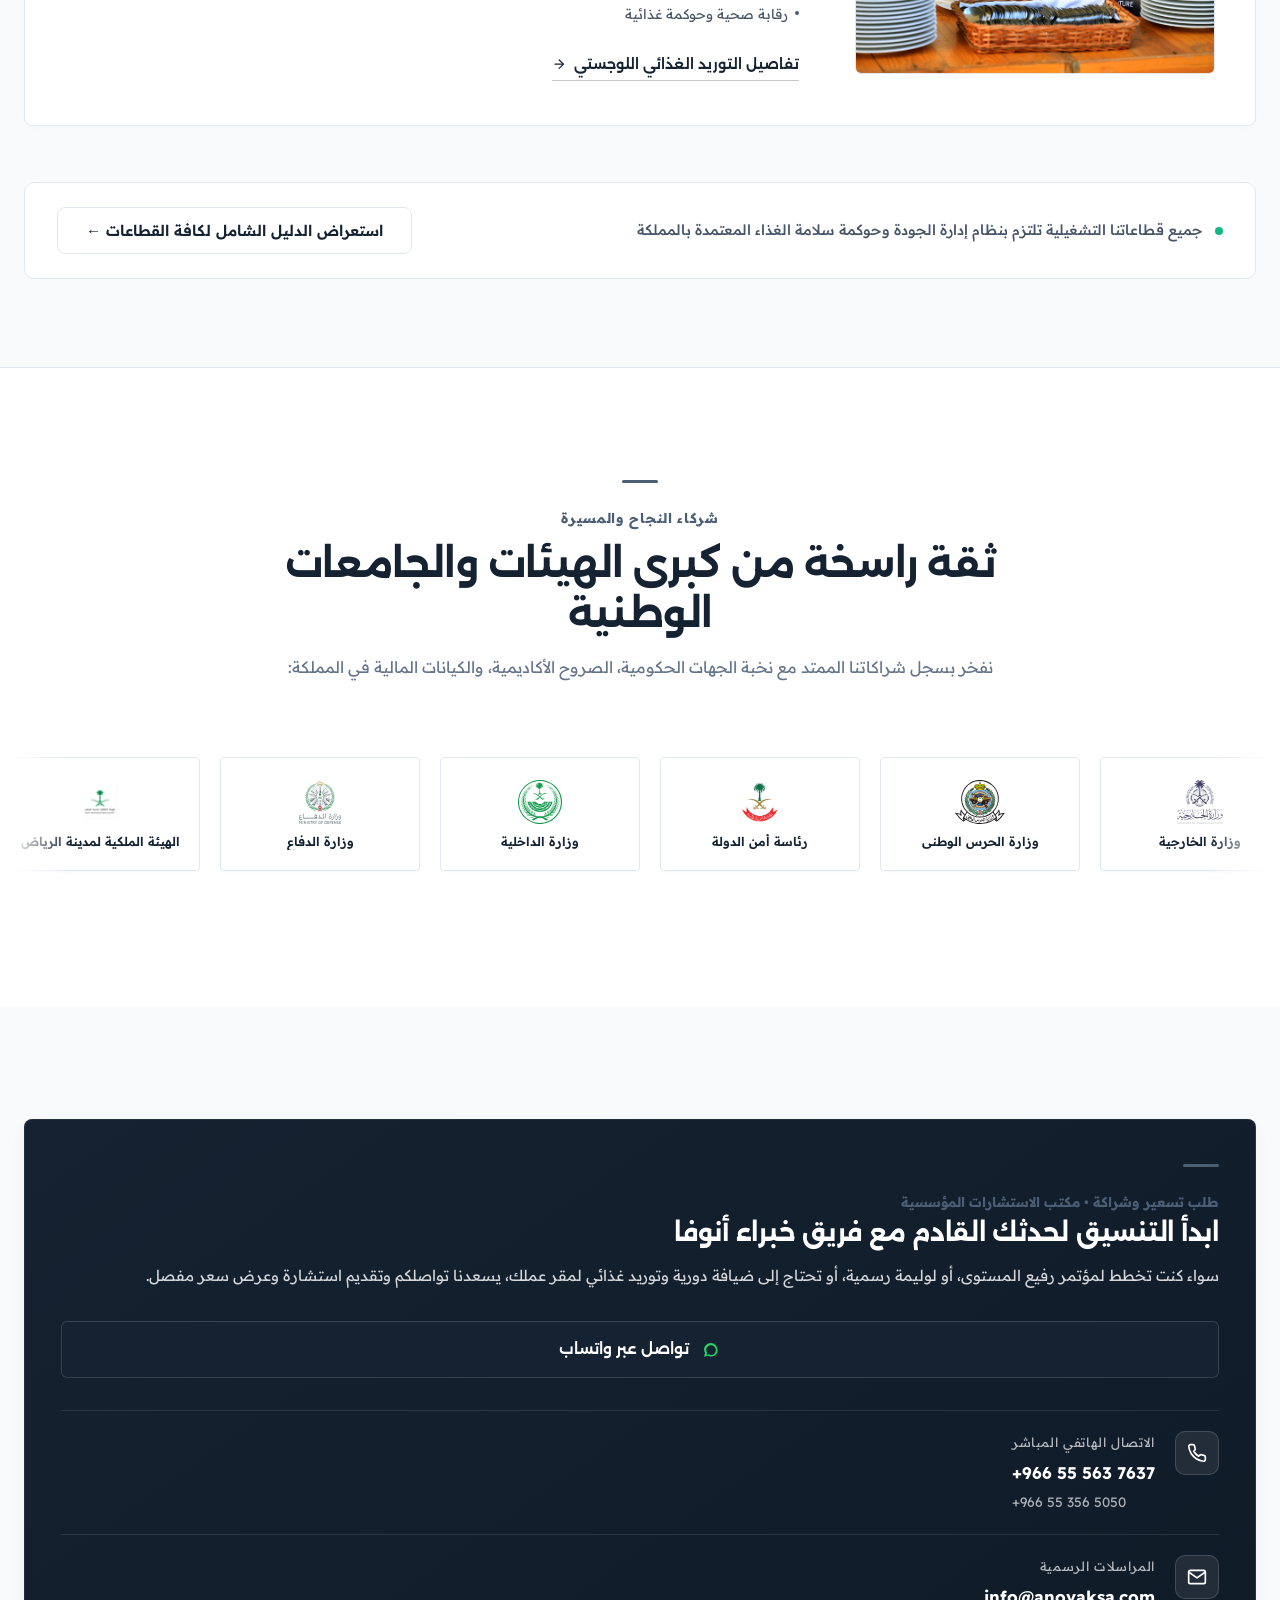
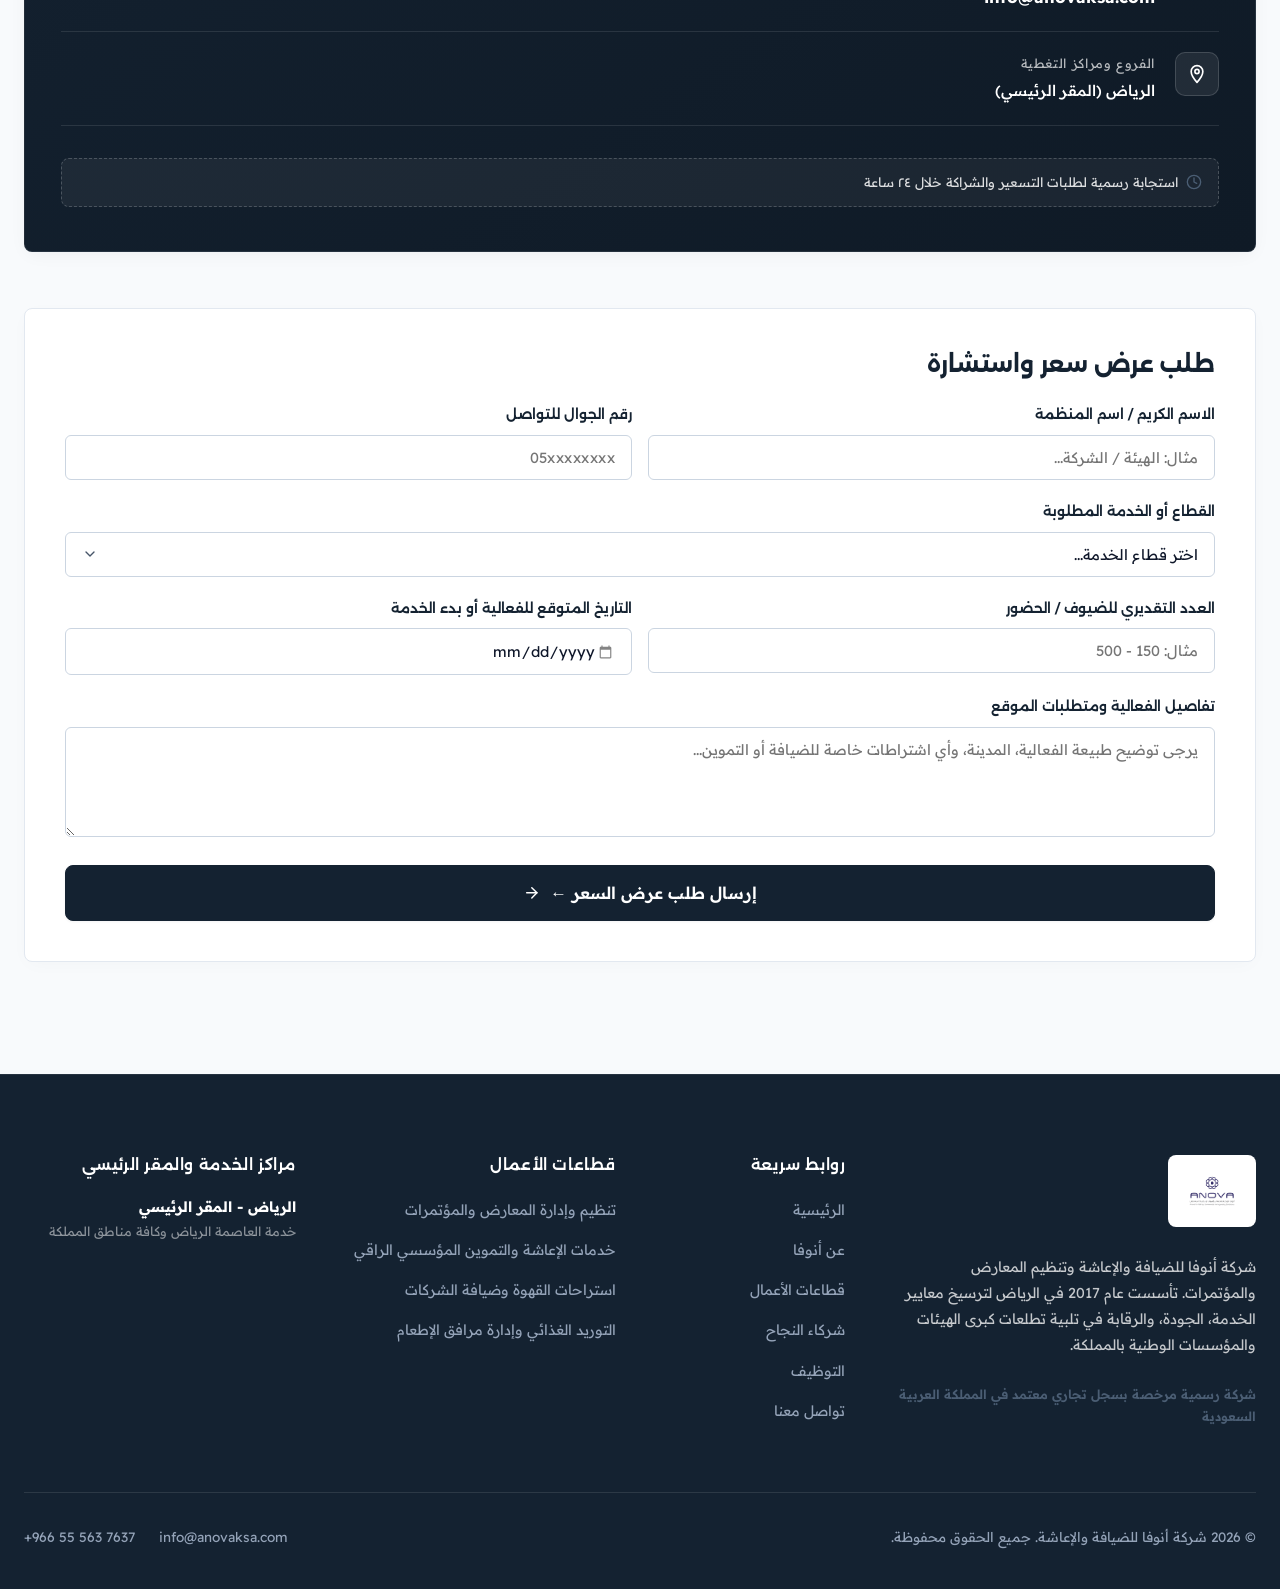
==== commit 3ef07ab3: "fix(i18n): complete bilingual localization & translation repair across all pages, footers, forms, an" ====
--- a/index.html
+++ b/index.html
@@ -12,7 +12,7 @@
   <link href="https://fonts.googleapis.com/css2?family=Alexandria:wght@300;400;500;600;700;800&family=Readex+Pro:wght@300;400;500;600;700&display=swap" rel="stylesheet">
   <link rel="stylesheet" href="assets/css/styles.css?v=6">
 </head>
-<body data-page-title-key="nav_home">
+<body data-page-key="home" data-page-title-key="nav_home">
 
   <!-- Top Executive Utility Bar (Appears only at top of page, scrolls naturally away) -->
   <aside class="top-bar" aria-label="Executive Information">
@@ -195,7 +195,7 @@
             شريك استراتيجي في تشغيل الفعاليات السيادية وتوفير سلاسل الإعاشة الراقية لأهم المحافل بالمملكة
           </h2>
           
-          <div class="about-highlight-box">
+          <div class="about-highlight-box" data-i18n="about_highlight_box">
             خبرة ميدانية وطنية تجمع بين الدقة التنظيمية، وفنون الطهي الفندقي، وأصول المراسم الدبلوماسية.
           </div>
 
@@ -209,7 +209,7 @@
           <div class="about-editorial-item">
             <span class="about-item-num">01</span>
             <div class="about-item-body">
-              <h3 class="about-item-heading">المسيرة والريادة الوطنية</h3>
+              <h3 class="about-item-heading" data-i18n="about_item1_title">المسيرة والريادة الوطنية</h3>
               <p class="about-item-text" data-i18n="about_p1">
                 منذ انطلاق شركة أنوفا في الرياض عام 2017، التزمنا بإعادة صياغة مفاهيم الضيافة المؤسسية والتموين الغذائي في المملكة العربية السعودية. نجحنا في بناء ثقة وطنية راسخة بفضل الالتزام الصارم بالجداول الزمنية، وتوظيف أرقى فنون الطهي، ومراعاة أدق بروتوكولات التشريفات الرسمية.
               </p>
@@ -219,7 +219,7 @@
           <div class="about-editorial-item">
             <span class="about-item-num">02</span>
             <div class="about-item-body">
-              <h3 class="about-item-heading">البنية التشغيلية والانتشار اللوجستي</h3>
+              <h3 class="about-item-heading" data-i18n="about_item2_title">البنية التشغيلية والانتشار اللوجستي</h3>
               <p class="about-item-text" data-i18n="about_p2">
                 نمتلك حضوراً تشغيلياً راسخاً عبر مقرنا ومطابخنا المركزية في العاصمة الرياض، مع أساطيل نقل مبردة وكوادر متخصصة تخدم المؤتمرات الدولية، الجامعات العريقة، والمعارض الكبرى في كافة أرجاء المملكة.
               </p>
@@ -229,8 +229,8 @@
           <div class="about-editorial-item">
             <span class="about-item-num">03</span>
             <div class="about-item-body">
-              <h3 class="about-item-heading">الحوكمة ومعايير سلامة الغذاء</h3>
-              <p class="about-item-text">
+              <h3 class="about-item-heading" data-i18n="about_item3_title">الحوكمة ومعايير سلامة الغذاء</h3>
+              <p class="about-item-text" data-i18n="about_item3_text">
                 نطبق اشتراطات الهيئة العامة للغذاء والدواء ونظام (HACCP) العالمي لسلامة الأغذية وسلاسل التوريد المبردة، مدعومة بمنظومة تدقيق وفحص دوري مستمر يضمن أعلى مستويات الأمان الصحي والموثوقية لكافة الشركاء.
               </p>
             </div>
@@ -250,7 +250,7 @@
           <span>•</span>
           <span class="eyebrow-title" data-i18n="services_tag">قطاعات الأعمال المعتمدة</span>
         </div>
-        <div class="editorial-meta-count">4 قطاعات تشغيلية متكاملة</div>
+        <div class="editorial-meta-count" data-i18n="about_stat_sectors">4 قطاعات تشغيلية متكاملة</div>
       </div>
 
       <div class="bands-intro-split">
@@ -274,14 +274,14 @@
               تخطيط وإدارة الفعاليات الضخمة من الألف إلى الياء؛ إدارة الحشود، التجهيزات الصوتية والمرئية، تصميم وتشييد المنصات، وبروتوكول استقبال الوفود الرسمية.
             </p>
             <div class="service-band-specs">
-              <span class="spec-item"><span class="spec-dot"></span>تجهيز المنصات والقاعات</span>
-              <span class="spec-item"><span class="spec-dot"></span>الأنظمة الصوتية والمرئية</span>
-              <span class="spec-item"><span class="spec-dot"></span>إدارة الحشود والبروتوكول</span>
-              <span class="spec-item"><span class="spec-dot"></span>التسجيل والاعتماد المؤسسي</span>
+              <span class="spec-item"><span class="spec-dot"></span><span data-i18n="sec1_spec1">تجهيز المنصات والقاعات</span></span>
+              <span class="spec-item"><span class="spec-dot"></span><span data-i18n="sec1_spec2">الأنظمة الصوتية والمرئية</span></span>
+              <span class="spec-item"><span class="spec-dot"></span><span data-i18n="sec1_spec3">إدارة الحشود والبروتوكول</span></span>
+              <span class="spec-item"><span class="spec-dot"></span><span data-i18n="sec1_spec4">التسجيل والاعتماد المؤسسي</span></span>
             </div>
             <div class="service-band-action">
               <a href="services.html#sec-events" class="service-band-link">
-                <span>تفاصيل التجهيزات وإدارة المؤتمرات</span>
+                <span data-i18n="sec1_more">تفاصيل التجهيزات وإدارة المؤتمرات</span>
                 <svg class="icon-svg dir-flip" style="width: 0.9rem; height: 0.9rem;" viewBox="0 0 24 24"><line x1="5" y1="12" x2="19" y2="12"/><polyline points="12 5 19 12 12 19"/></svg>
               </a>
             </div>
@@ -299,14 +299,14 @@
               بوفيهات ملكية ودبلوماسية مخصصة للوزارات والشركات الكبرى، مع قوائم طعام مبتكرة يقودها طهاة عالميون لتقديم تجربة طهي رفيعة المستوى تليق بضيوفكم.
             </p>
             <div class="service-band-specs">
-              <span class="spec-item"><span class="spec-dot"></span>بوفيهات دبلوماسية رفيعة</span>
-              <span class="spec-item"><span class="spec-dot"></span>طهي فندقي مباشر</span>
-              <span class="spec-item"><span class="spec-dot"></span>قوائم طعام مؤسسية مخصصة</span>
-              <span class="spec-item"><span class="spec-dot"></span>أطقم تشريفات وضيافة VIP</span>
+              <span class="spec-item"><span class="spec-dot"></span><span data-i18n="sec2_spec1">بوفيهات دبلوماسية رفيعة</span></span>
+              <span class="spec-item"><span class="spec-dot"></span><span data-i18n="sec2_spec2">طهي فندقي مباشر</span></span>
+              <span class="spec-item"><span class="spec-dot"></span><span data-i18n="sec2_spec3">قوائم طعام مؤسسية مخصصة</span></span>
+              <span class="spec-item"><span class="spec-dot"></span><span data-i18n="sec2_spec4">أطقم تشريفات وضيافة VIP</span></span>
             </div>
             <div class="service-band-action">
               <a href="services.html#sec-catering" class="service-band-link">
-                <span>تفاصيل خدمات الإعاشة الفاخرة</span>
+                <span data-i18n="sec2_more">تفاصيل خدمات الإعاشة الفاخرة</span>
                 <svg class="icon-svg dir-flip" style="width: 0.9rem; height: 0.9rem;" viewBox="0 0 24 24"><line x1="5" y1="12" x2="19" y2="12"/><polyline points="12 5 19 12 12 19"/></svg>
               </a>
             </div>
@@ -324,14 +324,14 @@
               محطات قهوة مختصة متكاملة مع باريستا محترف، مشروبات ساخنة وباردة طازجة، ومقبلات خفيفة مخبوزة يومياً تضفي طابعاً من الحيوية والتميز.
             </p>
             <div class="service-band-specs">
-              <span class="spec-item"><span class="spec-dot"></span>باريستا مختص ومحترف</span>
-              <span class="spec-item"><span class="spec-dot"></span>مخبوزات طازجة يومياً</span>
-              <span class="spec-item"><span class="spec-dot"></span>ضيافة مجالس الإدارة والوفود</span>
-              <span class="spec-item"><span class="spec-dot"></span>تشغيل أجنحة المعارض</span>
+              <span class="spec-item"><span class="spec-dot"></span><span data-i18n="sec3_spec1">باريستا مختص ومحترف</span></span>
+              <span class="spec-item"><span class="spec-dot"></span><span data-i18n="sec3_spec2">مخبوزات طازجة يومياً</span></span>
+              <span class="spec-item"><span class="spec-dot"></span><span data-i18n="sec3_spec3">ضيافة مجالس الإدارة والوفود</span></span>
+              <span class="spec-item"><span class="spec-dot"></span><span data-i18n="sec3_spec4">تشغيل أجنحة المعارض</span></span>
             </div>
             <div class="service-band-action">
               <a href="services.html#sec-coffee" class="service-band-link">
-                <span>تفاصيل محطات القهوة والضيافة</span>
+                <span data-i18n="sec3_more">تفاصيل محطات القهوة والضيافة</span>
                 <svg class="icon-svg dir-flip" style="width: 0.9rem; height: 0.9rem;" viewBox="0 0 24 24"><line x1="5" y1="12" x2="19" y2="12"/><polyline points="12 5 19 12 12 19"/></svg>
               </a>
             </div>
@@ -349,14 +349,14 @@
               إعاشة مستمرة وإدارة مقاصف ومطاعم المجمعات الصناعية والجامعات والمستشفيات، مدعومة بمطابخ مركزية عملاقة وأسطول نقل مبرد معتمد.
             </p>
             <div class="service-band-specs">
-              <span class="spec-item"><span class="spec-dot"></span>عقود إعاشة وتموين مستمرة</span>
-              <span class="spec-item"><span class="spec-dot"></span>إدارة المقاصف والمرافق الغذائية</span>
-              <span class="spec-item"><span class="spec-dot"></span>أسطول لوجستي مبرد معتمد</span>
-              <span class="spec-item"><span class="spec-dot"></span>رقابة صحية وحوكمة غذائية</span>
+              <span class="spec-item"><span class="spec-dot"></span><span data-i18n="sec4_spec1">عقود إعاشة وتموين مستمرة</span></span>
+              <span class="spec-item"><span class="spec-dot"></span><span data-i18n="sec4_spec2">إدارة المقاصف والمرافق الغذائية</span></span>
+              <span class="spec-item"><span class="spec-dot"></span><span data-i18n="sec4_spec3">أسطول لوجستي مبرد معتمد</span></span>
+              <span class="spec-item"><span class="spec-dot"></span><span data-i18n="sec4_spec4">رقابة صحية وحوكمة غذائية</span></span>
             </div>
             <div class="service-band-action">
               <a href="services.html#sec-supply" class="service-band-link">
-                <span>تفاصيل التوريد الغذائي اللوجستي</span>
+                <span data-i18n="sec4_more">تفاصيل التوريد الغذائي اللوجستي</span>
                 <svg class="icon-svg dir-flip" style="width: 0.9rem; height: 0.9rem;" viewBox="0 0 24 24"><line x1="5" y1="12" x2="19" y2="12"/><polyline points="12 5 19 12 12 19"/></svg>
               </a>
             </div>
@@ -368,9 +368,9 @@
       <div class="bands-leadout-bar">
         <div class="leadout-info">
           <span class="leadout-bullet"></span>
-          <span>جميع قطاعاتنا التشغيلية تلتزم بنظام إدارة الجودة وحوكمة سلامة الغذاء المعتمدة بالمملكة</span>
-        </div>
-        <a href="services.html" class="btn btn-outline">استعراض الدليل الشامل لكافة القطاعات ←</a>
+          <span data-i18n="sectors_quality_notice">جميع قطاعاتنا التشغيلية تلتزم بنظام إدارة الجودة وحوكمة سلامة الغذاء المعتمدة بالمملكة</span>
+        </div>
+        <a href="services.html" class="btn btn-outline" data-i18n="sectors_guide_btn">استعراض الدليل الشامل لكافة القطاعات ←</a>
       </div>
     </div>
   </section>
@@ -1037,7 +1037,7 @@
 
           <div class="concierge-sla-badge">
             <svg class="icon-svg" style="width: 1rem; height: 1rem; color: var(--warm-gold);" viewBox="0 0 24 24"><circle cx="12" cy="12" r="10"/><polyline points="12 6 12 12 16 14"/></svg>
-            <span>استجابة رسمية لطلبات التسعير والشراكة خلال ٢٤ ساعة</span>
+            <span data-i18n="contact_sla_badge">استجابة رسمية لطلبات التسعير والشراكة خلال ٢٤ ساعة</span>
           </div>
         </div>
 
@@ -1143,7 +1143,7 @@
           <div style="display: flex; flex-direction: column; gap: 1rem; font-size: 0.9rem; color: rgba(255,255,255,0.75);">
             <div>
               <div style="font-weight: 700; color: var(--pure-white);" data-i18n="footer_branch_riyadh">الرياض - المقر الرئيسي</div>
-              <div style="font-size: 0.8rem; color: rgba(255,255,255,0.5);">خدمة العاصمة الرياض وكافة مناطق المملكة</div>
+              <div style="font-size: 0.8rem; color: rgba(255,255,255,0.5);" data-i18n="footer_branch_riyadh_sub">خدمة العاصمة الرياض وكافة مناطق المملكة</div>
             </div>
           </div>
         </div>
--- a/assets/css/styles.css
+++ b/assets/css/styles.css
@@ -5553,3 +5553,39 @@
     justify-content: center;
   }
 }
+
+/* ==========================================================================
+   BILINGUAL I18N ENHANCEMENTS: LTR / RTL PARTNER CARDS & TYPOGRAPHY
+   ========================================================================== */
+html[lang="en"] .partner-marquee-card .partner-name-ar,
+html[lang="en"] .partner-master-name-ar {
+  display: none !important;
+}
+
+html[lang="en"] .partner-marquee-card .partner-name-en {
+  display: block !important;
+  font-family: var(--font-body-en, 'Plus Jakarta Sans', sans-serif);
+  font-size: 0.775rem;
+  font-weight: 600;
+  color: var(--primary-navy);
+  line-height: 1.3;
+}
+
+html[lang="en"] .partner-master-name-en {
+  display: block !important;
+  font-family: var(--font-heading-en, 'Plus Jakarta Sans', sans-serif);
+  font-size: 0.9rem;
+  font-weight: 700;
+  color: var(--primary-navy);
+  line-height: 1.35;
+  margin-top: 0.25rem;
+}
+
+html[dir="ltr"] .dir-flip {
+  transform: scaleX(-1);
+}
+
+html[dir="ltr"] .about-item-num {
+  margin-left: 0;
+  margin-right: 1.5rem;
+}
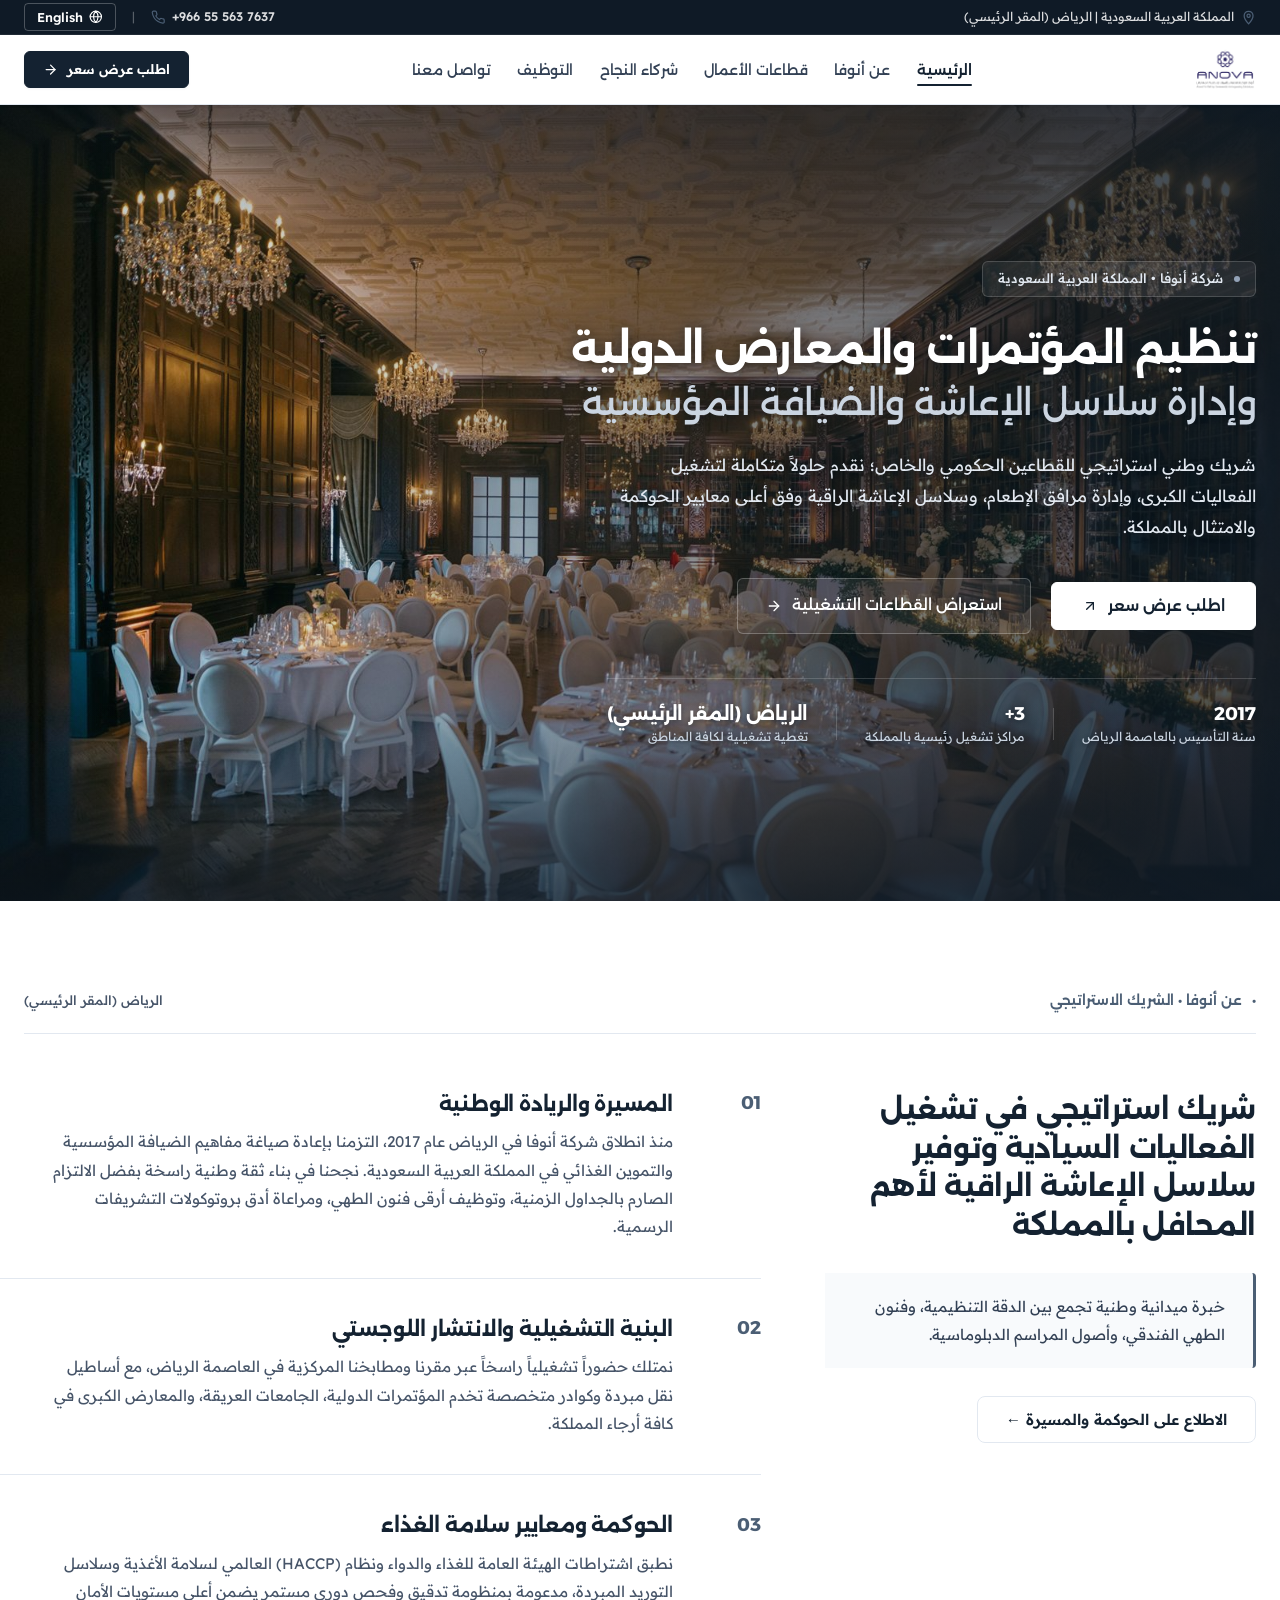
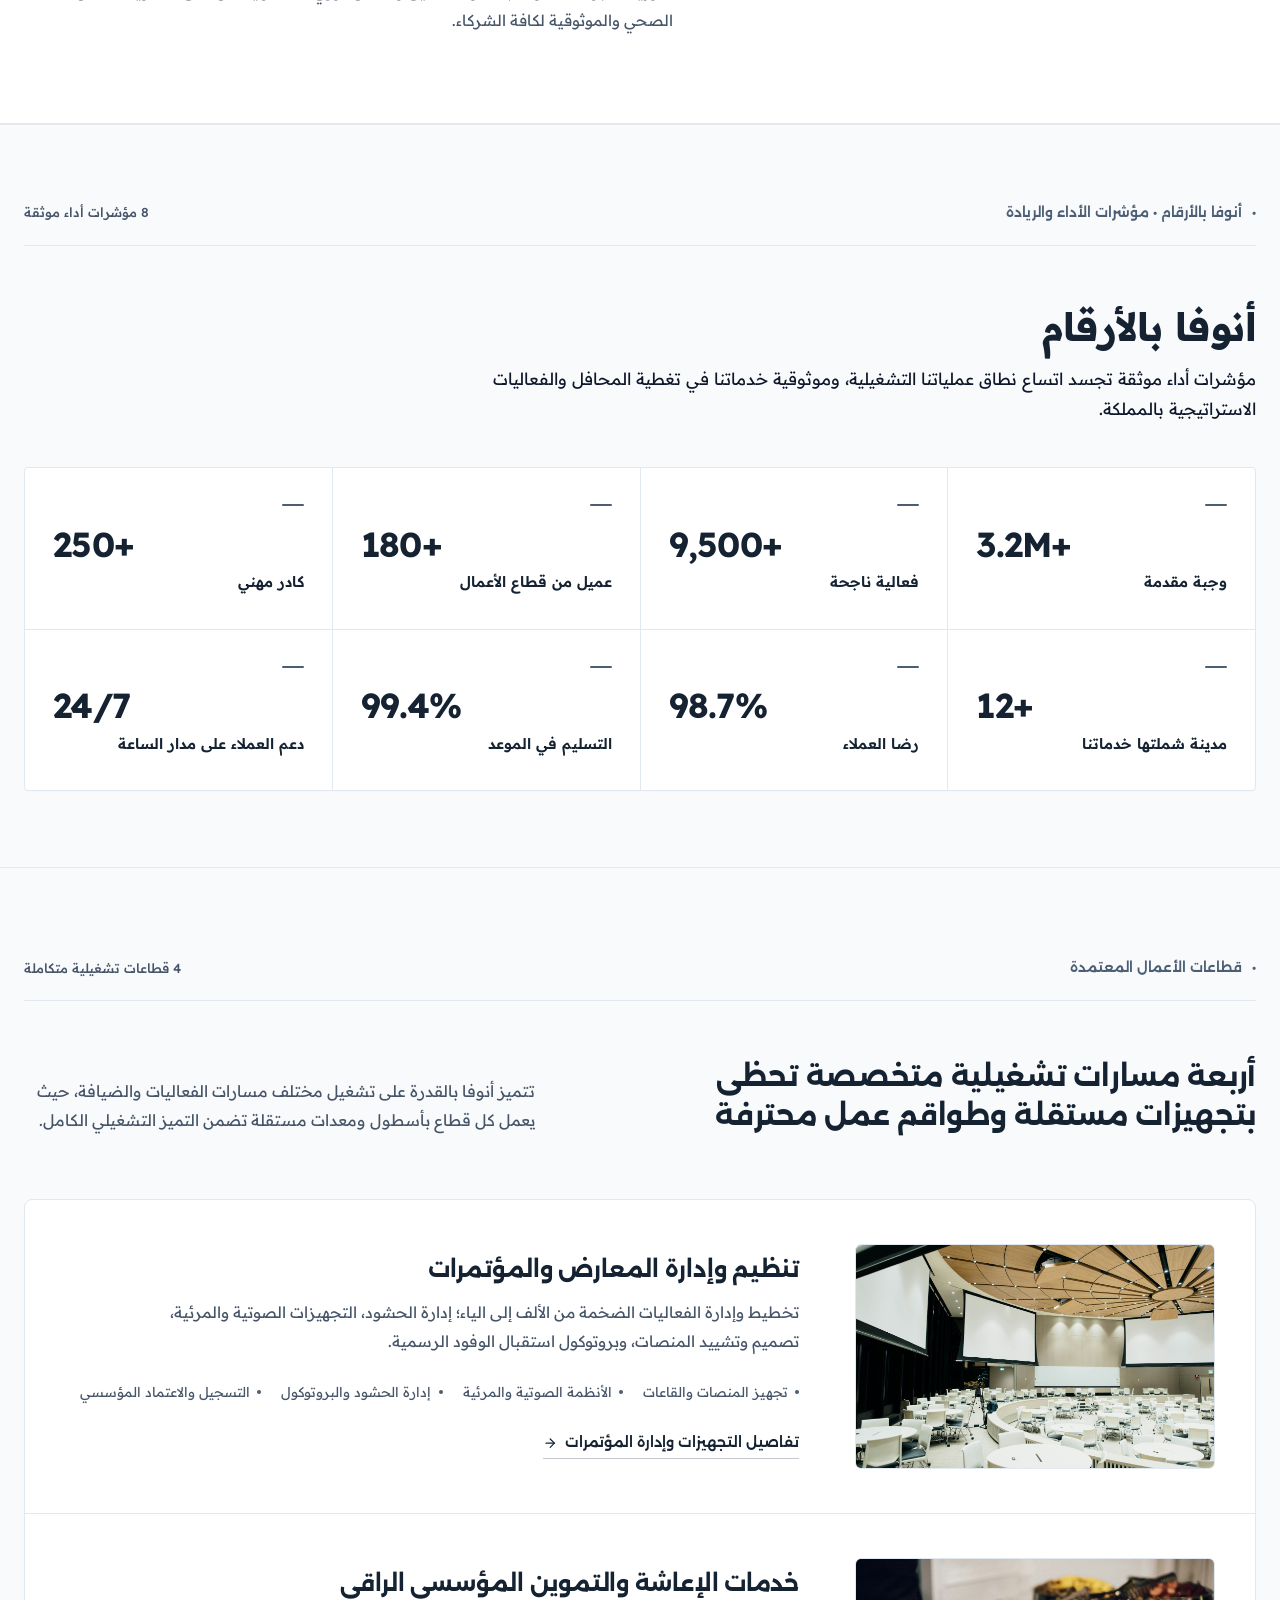
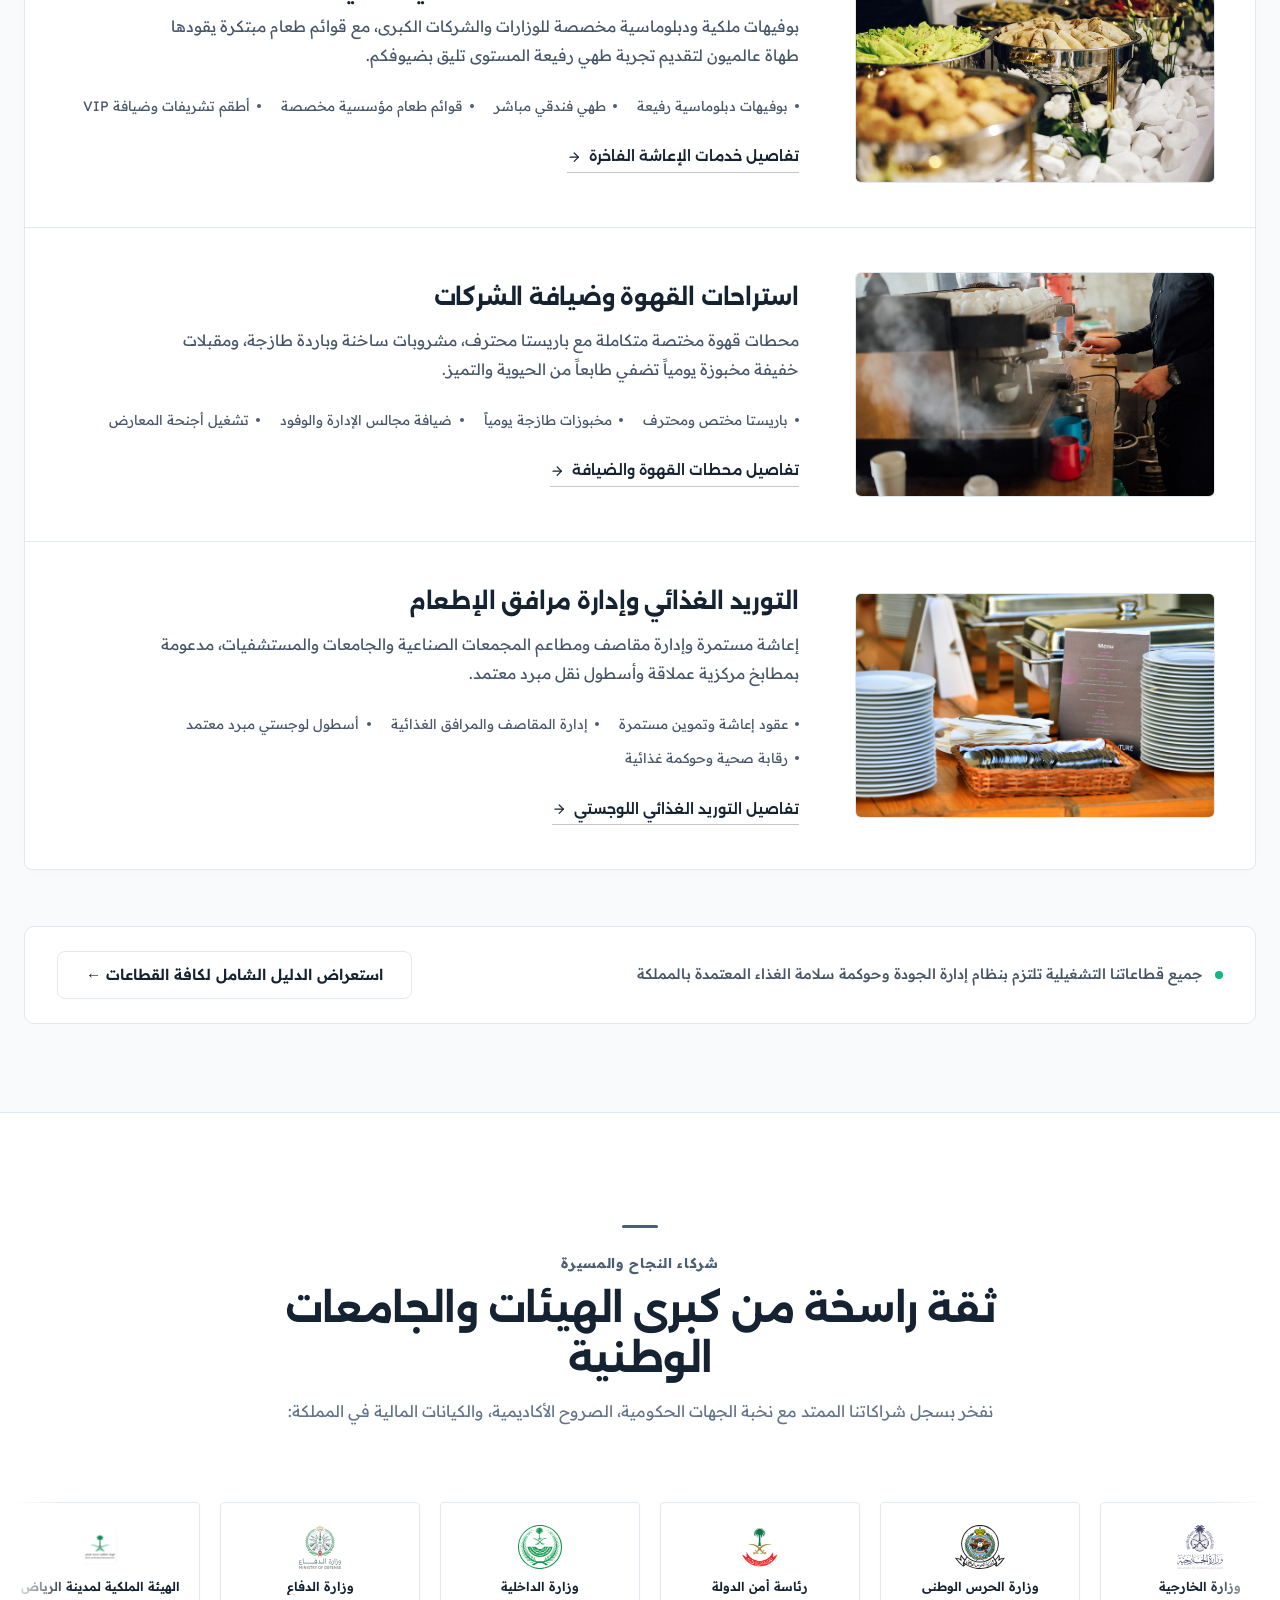
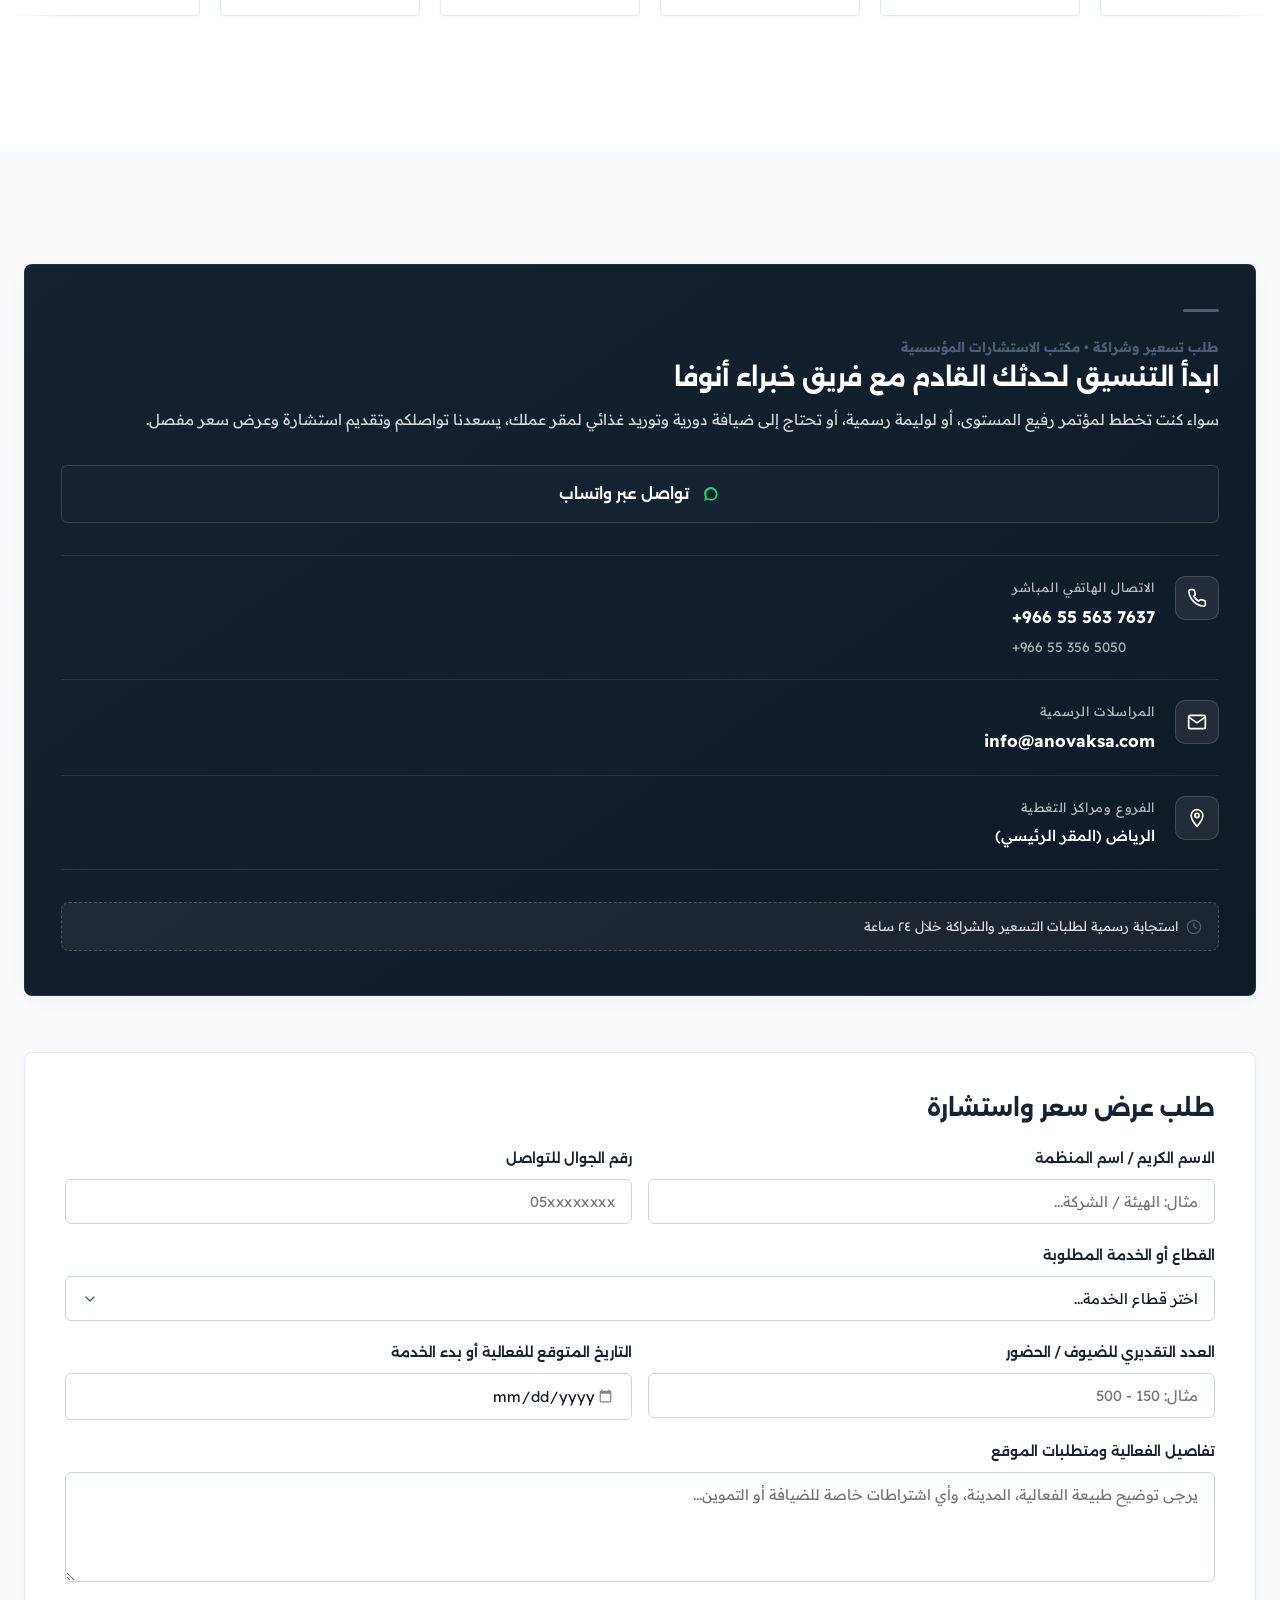
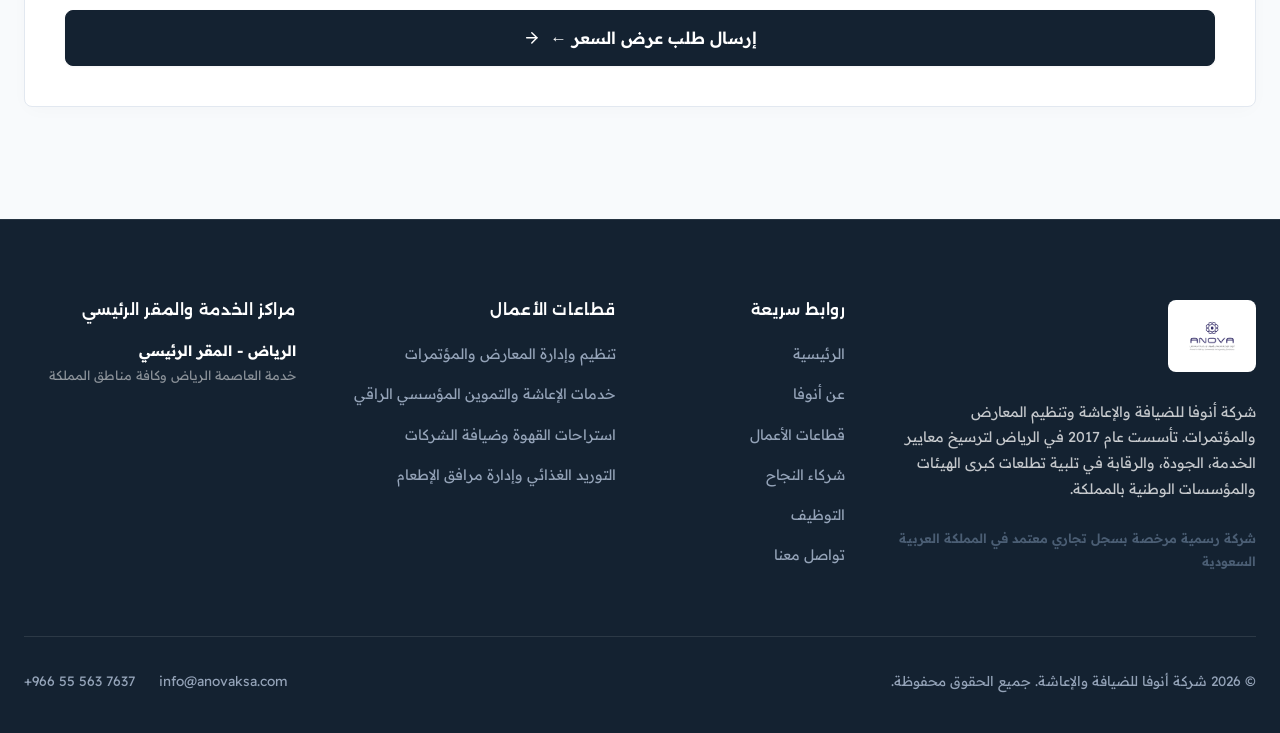
==== commit 74475833: "feat: integrate corporate performance statistics (ANOVA IN NUMBERS) across desktop and mobile" ====
--- a/index.html
+++ b/index.html
@@ -240,6 +240,88 @@
     </div>
   </section>
 
+
+  <!-- ==========================================================================
+       2.5 SECTION: CORPORATE PERFORMANCE STATISTICS (ANOVA IN NUMBERS)
+       Disciplined Geometric Grid / Editorial Matrix Display
+       ========================================================================== -->
+  <section class="section-corporate-stats" id="stats">
+    <div class="container">
+      <div class="editorial-header-rule">
+        <div class="editorial-eyebrow">
+          <span class="gold-dot">•</span>
+          <span class="eyebrow-title" data-i18n="stats_tag">أنوفا بالأرقام • مؤشرات الأداء والريادة</span>
+        </div>
+        <div class="editorial-meta-count" data-i18n="stats_meta">8 مؤشرات أداء موثقة</div>
+      </div>
+
+      <div class="stats-editorial-header">
+        <h2 class="stats-main-title" data-i18n="stats_title">أنوفا بالأرقام</h2>
+        <p class="stats-sub-lead" data-i18n="stats_lead">
+          مؤشرات أداء موثقة تجسد اتساع نطاق عملياتنا التشغيلية، وموثوقية خدماتنا في تغطية المحافل والفعاليات الاستراتيجية بالمملكة.
+        </p>
+      </div>
+
+      <div class="stats-corporate-grid" role="region" aria-label="أنوفا بالأرقام">
+        <!-- 1. Meals Served -->
+        <div class="stat-corporate-cell">
+          <div class="stat-cell-accent" aria-hidden="true"></div>
+          <span class="stat-cell-value" dir="ltr">3.2M+</span>
+          <span class="stat-cell-label" data-i18n="stat_meals_lbl">وجبة مقدمة</span>
+        </div>
+
+        <!-- 2. Successful Events -->
+        <div class="stat-corporate-cell">
+          <div class="stat-cell-accent" aria-hidden="true"></div>
+          <span class="stat-cell-value" dir="ltr">9,500+</span>
+          <span class="stat-cell-label" data-i18n="stat_events_lbl">فعالية ناجحة</span>
+        </div>
+
+        <!-- 3. Corporate Clients -->
+        <div class="stat-corporate-cell">
+          <div class="stat-cell-accent" aria-hidden="true"></div>
+          <span class="stat-cell-value" dir="ltr">180+</span>
+          <span class="stat-cell-label" data-i18n="stat_clients_lbl">عميل من قطاع الأعمال</span>
+        </div>
+
+        <!-- 4. Professional Staff -->
+        <div class="stat-corporate-cell">
+          <div class="stat-cell-accent" aria-hidden="true"></div>
+          <span class="stat-cell-value" dir="ltr">250+</span>
+          <span class="stat-cell-label" data-i18n="stat_staff_lbl">كادر مهني</span>
+        </div>
+
+        <!-- 5. Cities Covered -->
+        <div class="stat-corporate-cell">
+          <div class="stat-cell-accent" aria-hidden="true"></div>
+          <span class="stat-cell-value" dir="ltr">12+</span>
+          <span class="stat-cell-label" data-i18n="stat_cities_lbl">مدينة شملتها خدماتنا</span>
+        </div>
+
+        <!-- 6. Customer Satisfaction -->
+        <div class="stat-corporate-cell">
+          <div class="stat-cell-accent" aria-hidden="true"></div>
+          <span class="stat-cell-value" dir="ltr">98.7%</span>
+          <span class="stat-cell-label" data-i18n="stat_satisfaction_lbl">رضا العملاء</span>
+        </div>
+
+        <!-- 7. On-Time Delivery -->
+        <div class="stat-corporate-cell">
+          <div class="stat-cell-accent" aria-hidden="true"></div>
+          <span class="stat-cell-value" dir="ltr">99.4%</span>
+          <span class="stat-cell-label" data-i18n="stat_ontime_lbl">التسليم في الموعد</span>
+        </div>
+
+        <!-- 8. Customer Support -->
+        <div class="stat-corporate-cell">
+          <div class="stat-cell-accent" aria-hidden="true"></div>
+          <span class="stat-cell-value" dir="ltr">24/7</span>
+          <span class="stat-cell-label" data-i18n="stat_support_lbl">دعم العملاء على مدار الساعة</span>
+        </div>
+      </div>
+    </div>
+  </section>
+
   <!-- ==========================================================================
        3. SECTION: BUSINESS SECTORS (STRUCTURED HORIZONTAL SERVICE BANDS — NO CARDS)
        ========================================================================== -->
--- a/assets/css/styles.css
+++ b/assets/css/styles.css
@@ -5589,3 +5589,169 @@
   margin-left: 0;
   margin-right: 1.5rem;
 }
+
+
+/* ==========================================================================
+   SECTION: CORPORATE PERFORMANCE STATISTICS (ANOVA IN NUMBERS)
+   Disciplined Geometric Grid / Editorial Ledger Display
+   ========================================================================== */
+.section-corporate-stats {
+  padding: 4.75rem 0;
+  background-color: var(--corporate-cream, #F8FAFC);
+  border-top: 1px solid rgba(20, 34, 49, 0.08);
+  border-bottom: 1px solid rgba(20, 34, 49, 0.08);
+}
+
+.stats-editorial-header {
+  margin-bottom: 2.75rem;
+  max-width: 820px;
+}
+
+.stats-main-title {
+  font-family: var(--font-heading);
+  font-size: clamp(1.85rem, 3.2vw, 2.45rem);
+  font-weight: 700;
+  color: var(--primary-navy);
+  line-height: 1.25;
+  margin-bottom: 0.85rem;
+  letter-spacing: -0.015em;
+}
+
+.stats-sub-lead {
+  font-family: var(--font-body);
+  font-size: 1.05rem;
+  color: var(--text-muted);
+  line-height: 1.75;
+  margin: 0;
+}
+
+.stats-corporate-grid {
+  display: grid;
+  grid-template-columns: repeat(4, 1fr);
+  gap: 1px;
+  background-color: var(--brand-grey-light, #E2E8F0);
+  border: 1px solid var(--brand-grey-light, #E2E8F0);
+  border-radius: 4px;
+  box-shadow: 0 1px 3px rgba(0, 0, 0, 0.02);
+  overflow: hidden;
+}
+
+.stat-corporate-cell {
+  background-color: #FFFFFF;
+  padding: 2.25rem 1.75rem;
+  display: flex;
+  flex-direction: column;
+  justify-content: flex-start;
+  position: relative;
+  transition: background-color 0.2s ease;
+}
+
+.stat-corporate-cell:hover {
+  background-color: #FAFCFE;
+}
+
+.stat-cell-accent {
+  width: 22px;
+  height: 2px;
+  background-color: var(--warm-gold, #C5A059);
+  margin-bottom: 1.15rem;
+  border-radius: 1px;
+}
+
+.stat-cell-value {
+  font-family: var(--font-heading);
+  font-size: clamp(1.85rem, 2.7vw, 2.45rem);
+  font-weight: 700;
+  color: var(--primary-navy, #142231);
+  line-height: 1.1;
+  margin-bottom: 0.55rem;
+  letter-spacing: -0.02em;
+  direction: ltr !important;
+  display: inline-block;
+  unicode-bidi: isolate;
+  text-align: inherit;
+}
+
+.stat-cell-label {
+  font-family: var(--font-body);
+  font-size: 0.925rem;
+  font-weight: 600;
+  color: var(--midnight-dark, #1E293B);
+  line-height: 1.45;
+}
+
+/* English / LTR adjustments */
+html[lang="en"] .stats-main-title {
+  font-family: var(--font-heading-en, 'Plus Jakarta Sans', sans-serif);
+}
+
+html[lang="en"] .stats-sub-lead {
+  font-family: var(--font-body-en, 'Plus Jakarta Sans', sans-serif);
+}
+
+html[lang="en"] .stat-cell-value {
+  font-family: var(--font-heading-en, 'Plus Jakarta Sans', sans-serif);
+}
+
+html[lang="en"] .stat-cell-label {
+  font-family: var(--font-body-en, 'Plus Jakarta Sans', sans-serif);
+}
+
+/* Responsive Grid Matrix */
+@media (max-width: 1024px) {
+  .section-corporate-stats {
+    padding: 3.75rem 0;
+  }
+  .stats-corporate-grid {
+    grid-template-columns: repeat(2, 1fr);
+  }
+  .stat-corporate-cell {
+    padding: 1.75rem 1.35rem;
+  }
+}
+
+@media (max-width: 640px) {
+  .section-corporate-stats {
+    padding: 3rem 0;
+  }
+  .stats-editorial-header {
+    margin-bottom: 1.75rem;
+  }
+  .stats-corporate-grid {
+    grid-template-columns: repeat(2, 1fr);
+  }
+  .stat-corporate-cell {
+    padding: 1.35rem 1rem;
+  }
+  .stat-cell-value {
+    font-size: 1.55rem;
+    margin-bottom: 0.35rem;
+  }
+  .stat-cell-label {
+    font-size: 0.82rem;
+    line-height: 1.35;
+  }
+  .stat-cell-accent {
+    width: 16px;
+    height: 2px;
+    margin-bottom: 0.75rem;
+  }
+}
+
+@media (max-width: 360px) {
+  .stat-corporate-cell {
+    padding: 1.15rem 0.75rem;
+  }
+  .stat-cell-value {
+    font-size: 1.35rem;
+  }
+  .stat-cell-label {
+    font-size: 0.76rem;
+  }
+}
+
+@media (prefers-reduced-motion: reduce) {
+  .stat-corporate-cell {
+    transition: none;
+  }
+}
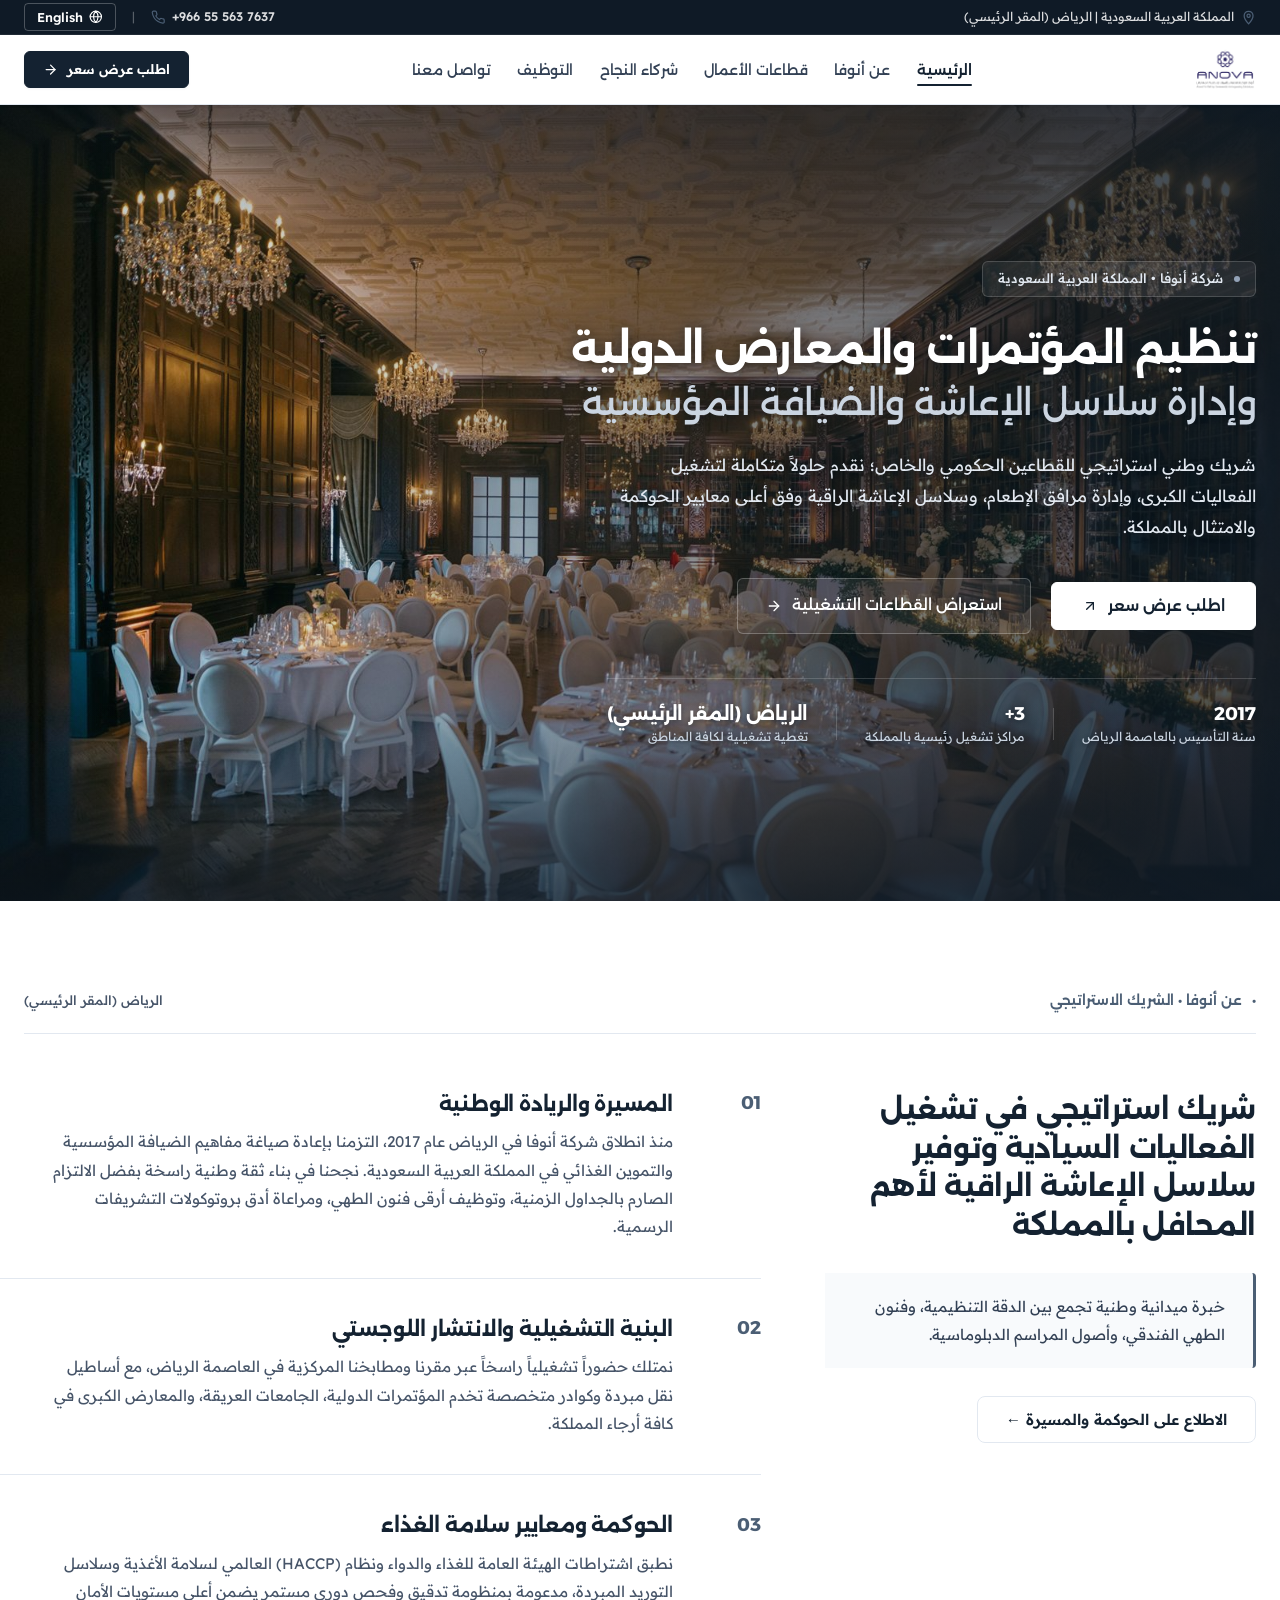
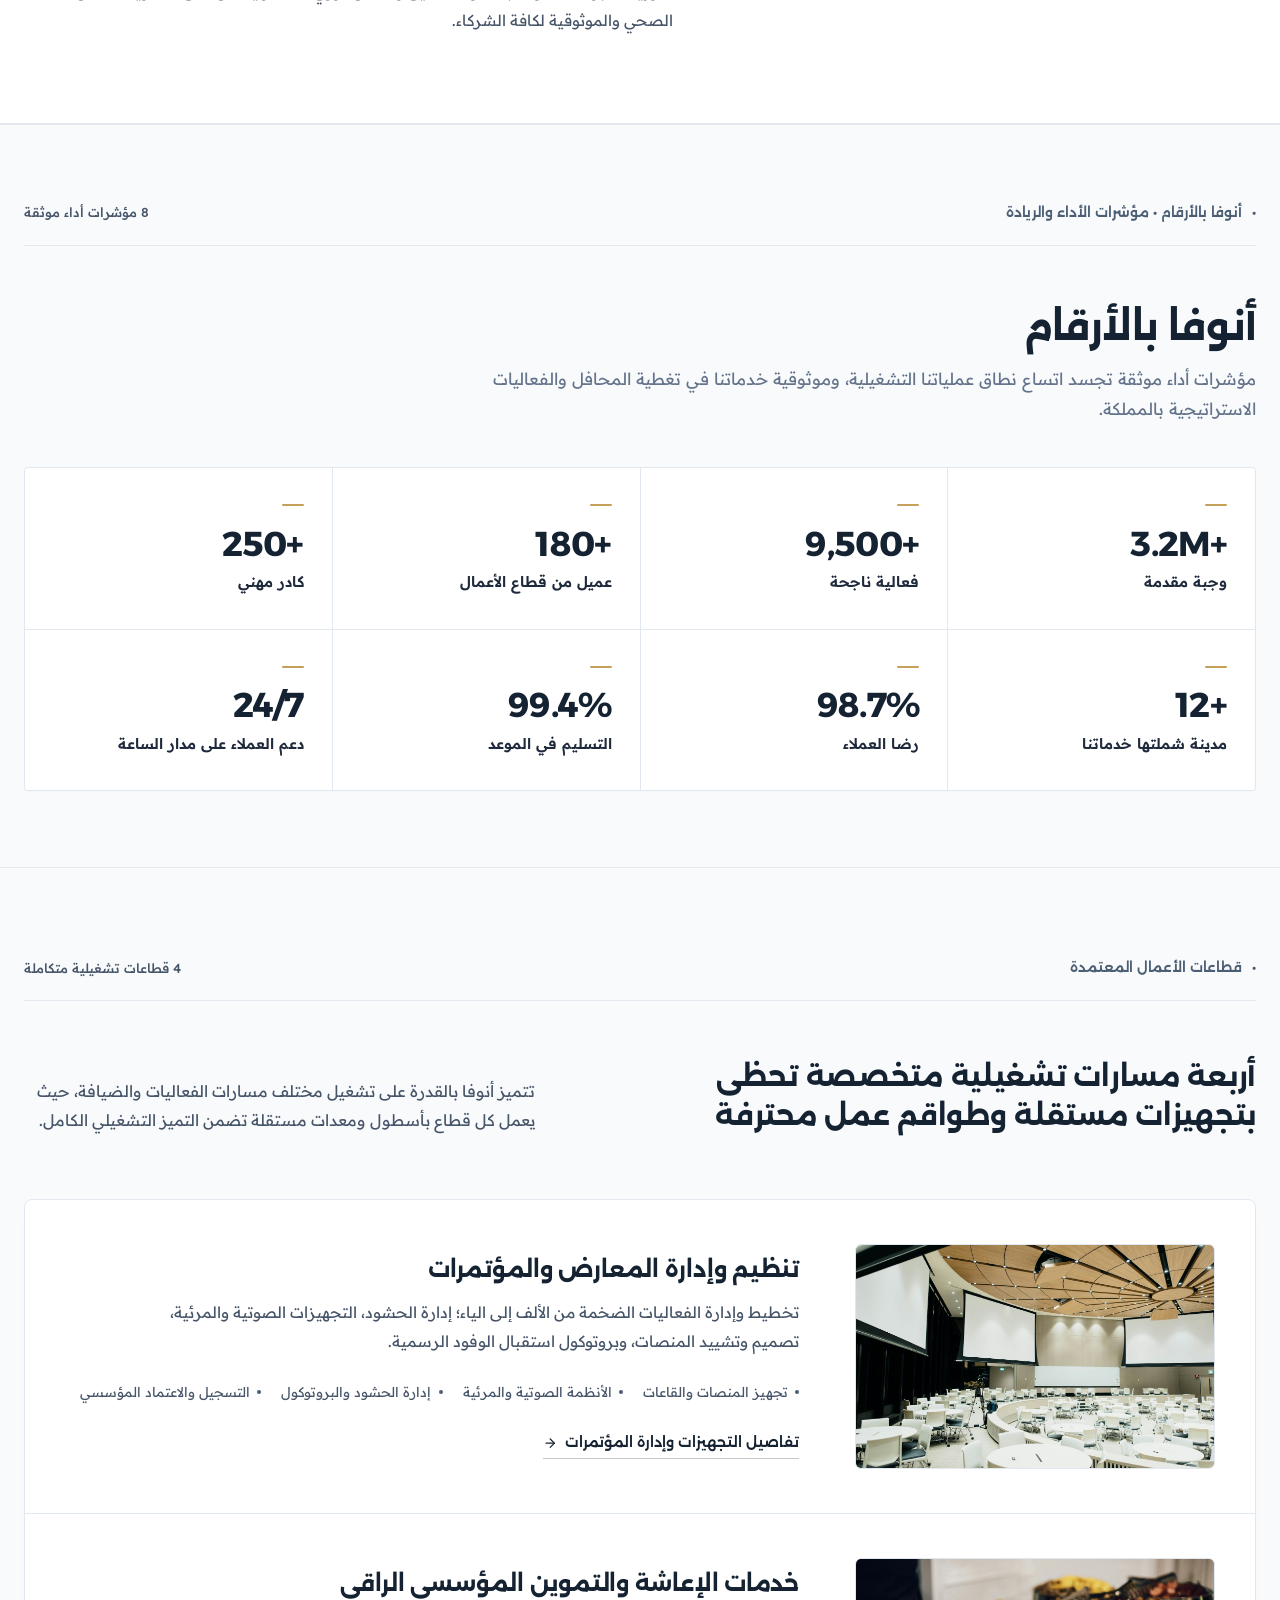
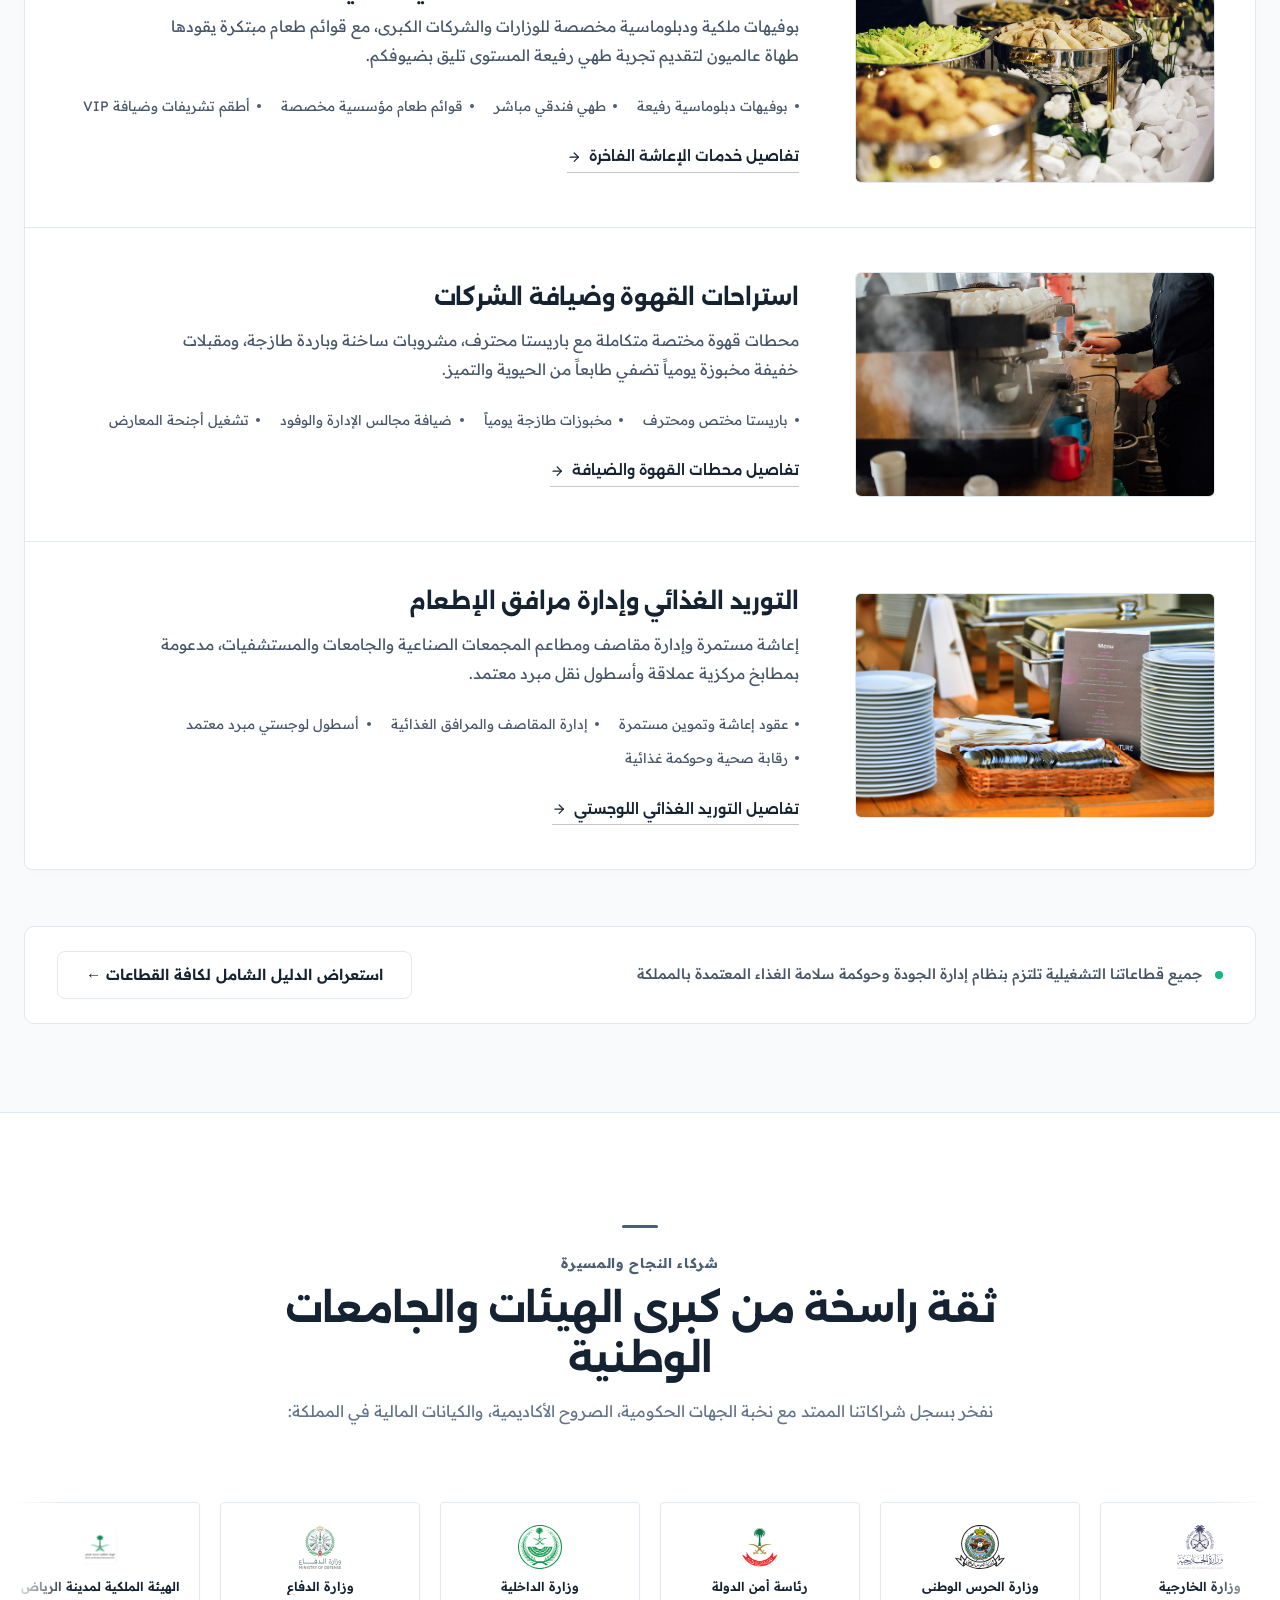
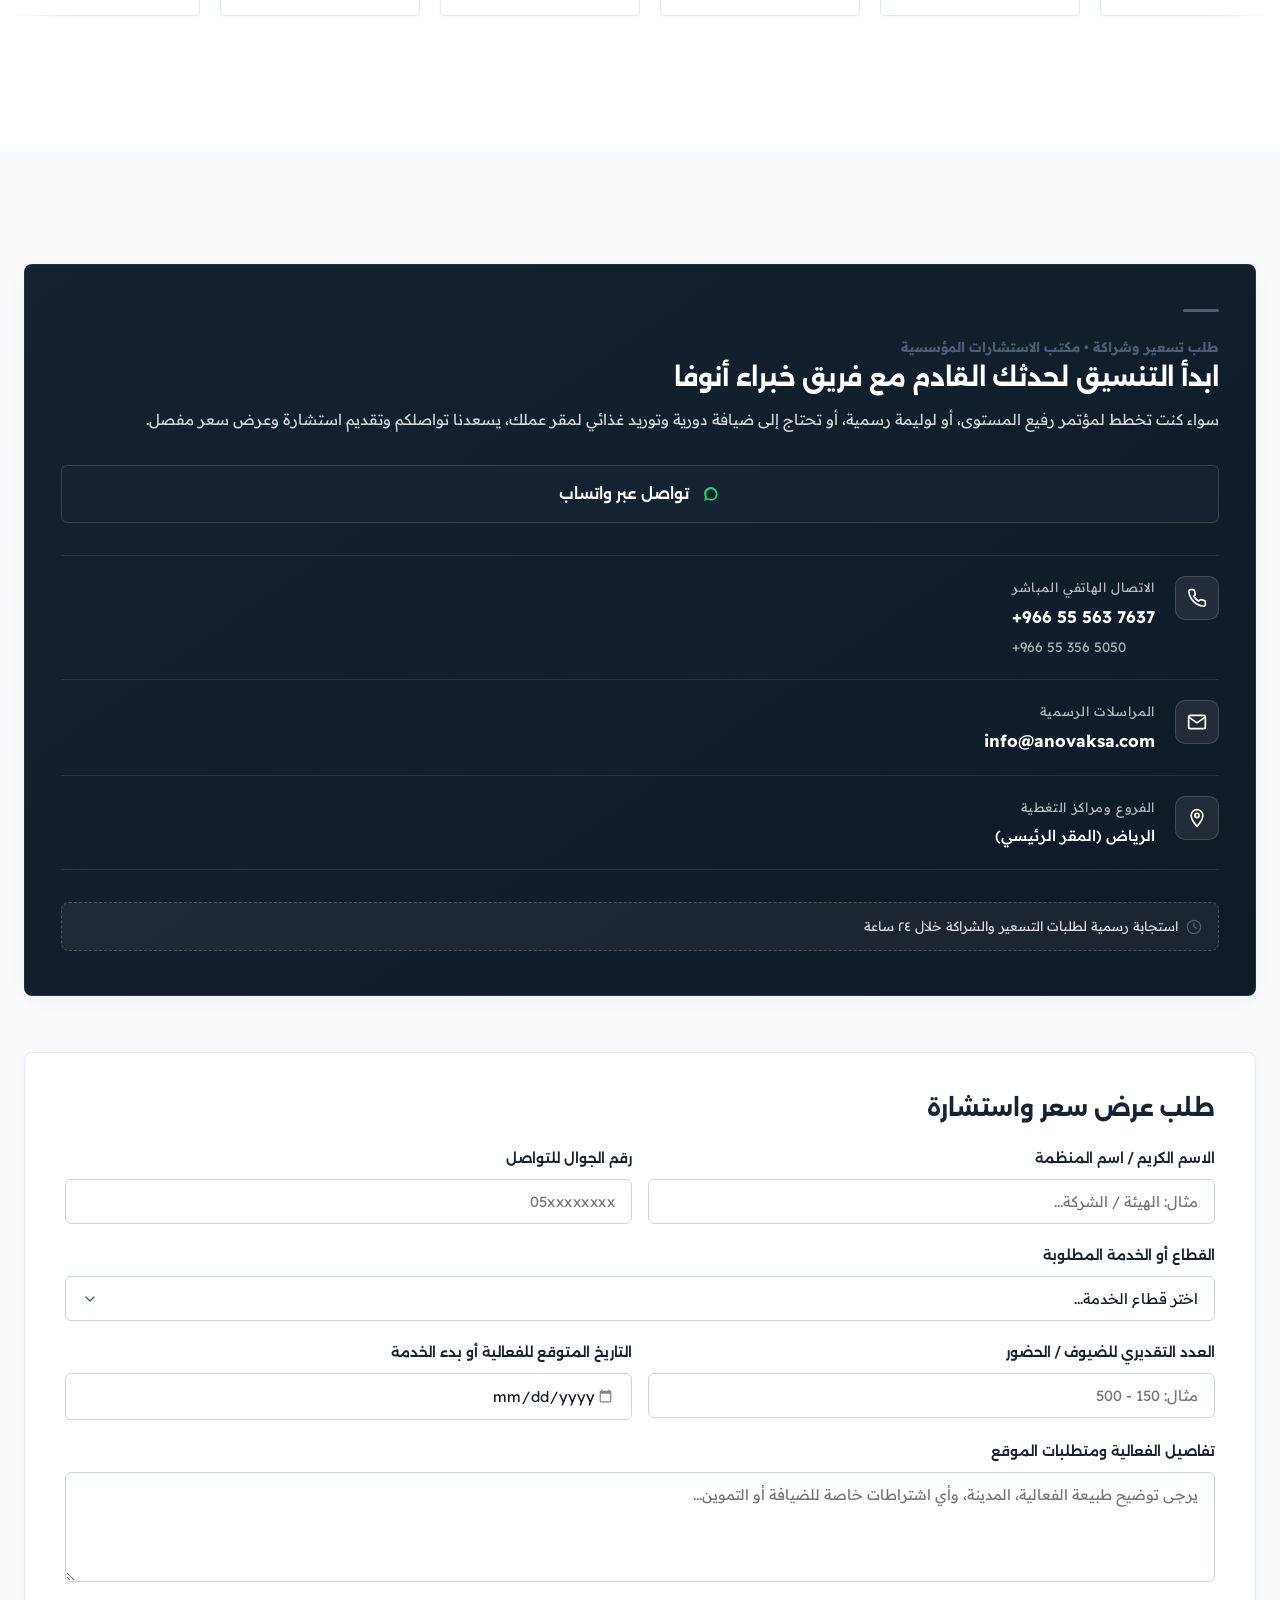
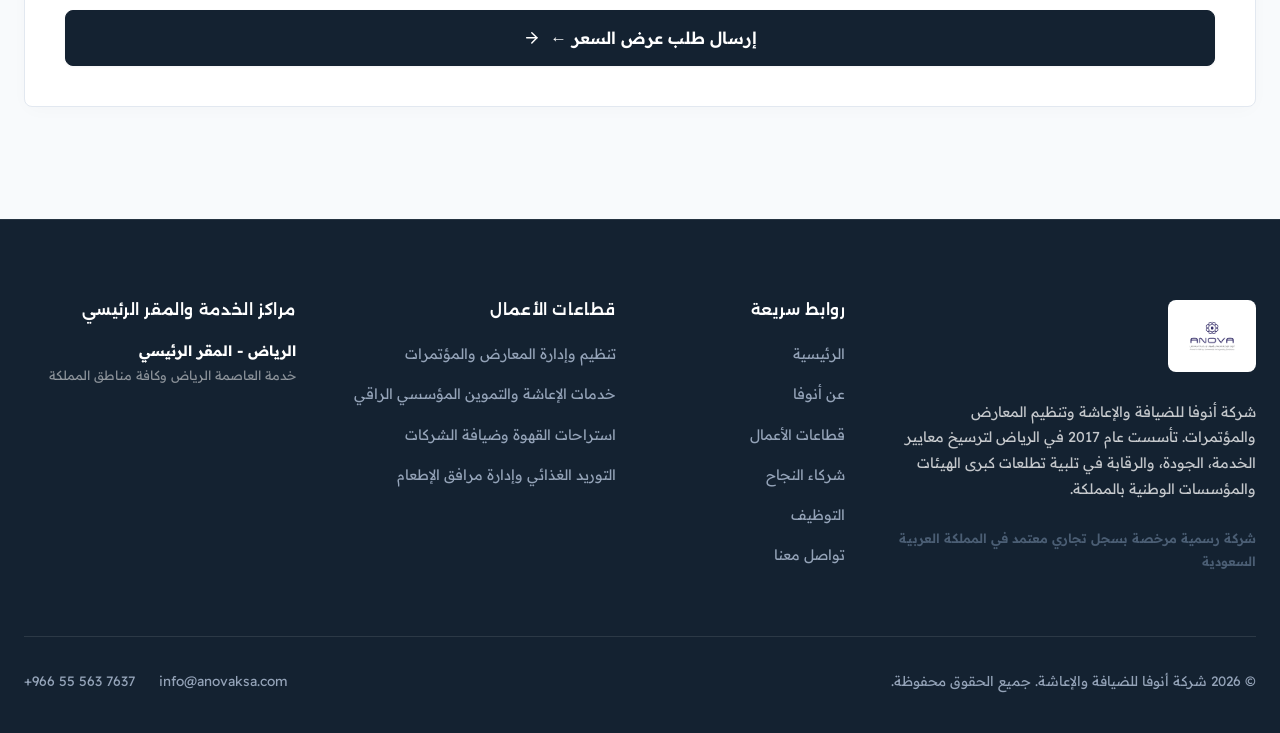
==== commit d6e56187: "fix(stats): fix CSS bracket syntax, bump asset cache to v12, and embed critical inline styles for st" ====
--- a/index.html
+++ b/index.html
@@ -10,7 +10,123 @@
   <link rel="preconnect" href="https://fonts.googleapis.com">
   <link rel="preconnect" href="https://fonts.gstatic.com" crossorigin>
   <link href="https://fonts.googleapis.com/css2?family=Alexandria:wght@300;400;500;600;700;800&family=Readex+Pro:wght@300;400;500;600;700&display=swap" rel="stylesheet">
-  <link rel="stylesheet" href="assets/css/styles.css?v=6">
+  <link rel="stylesheet" href="assets/css/styles.css?v=12">
+
+  <!-- Critical Stats Styles (Cache-Proof Guarantee) -->
+  <style id="anova-stats-critical-css">
+    .section-corporate-stats {
+      padding: 4.75rem 0;
+      background-color: #F8FAFC;
+      border-top: 1px solid rgba(20, 34, 49, 0.08);
+      border-bottom: 1px solid rgba(20, 34, 49, 0.08);
+    }
+    .stats-editorial-header {
+      margin-bottom: 2.75rem;
+      max-width: 820px;
+    }
+    .stats-main-title {
+      font-family: 'Alexandria', sans-serif;
+      font-size: clamp(1.85rem, 3.2vw, 2.45rem);
+      font-weight: 700;
+      color: #142231;
+      line-height: 1.25;
+      margin-bottom: 0.85rem;
+      letter-spacing: -0.015em;
+    }
+    .stats-sub-lead {
+      font-family: 'Readex Pro', sans-serif;
+      font-size: 1.05rem;
+      color: #64748B;
+      line-height: 1.75;
+      margin: 0;
+    }
+    .stats-corporate-grid {
+      display: grid !important;
+      grid-template-columns: repeat(4, 1fr) !important;
+      gap: 1px !important;
+      background-color: #E2E8F0 !important;
+      border: 1px solid #E2E8F0 !important;
+      border-radius: 4px;
+      box-shadow: 0 1px 3px rgba(0, 0, 0, 0.02);
+      overflow: hidden;
+      margin: 0;
+      padding: 0;
+    }
+    .stat-corporate-cell {
+      background-color: #FFFFFF !important;
+      padding: 2.25rem 1.75rem !important;
+      display: flex !important;
+      flex-direction: column !important;
+      justify-content: flex-start !important;
+      align-items: flex-start !important;
+      position: relative;
+      box-sizing: border-box;
+      transition: background-color 0.2s ease;
+    }
+    .stat-corporate-cell:hover {
+      background-color: #FAFCFE !important;
+    }
+    .stat-cell-accent {
+      width: 22px;
+      height: 2px;
+      background-color: #C5A059;
+      margin-bottom: 1.15rem;
+      border-radius: 1px;
+    }
+    .stat-cell-value {
+      font-family: 'Alexandria', sans-serif;
+      font-size: clamp(1.85rem, 2.7vw, 2.45rem);
+      font-weight: 700;
+      color: #142231;
+      line-height: 1.1;
+      margin-bottom: 0.55rem;
+      letter-spacing: -0.02em;
+      direction: ltr !important;
+      display: block !important;
+      unicode-bidi: isolate !important;
+      text-align: start;
+    }
+    .stat-cell-label {
+      font-family: 'Readex Pro', sans-serif;
+      font-size: 0.925rem;
+      font-weight: 600;
+      color: #1E293B;
+      line-height: 1.45;
+      display: block !important;
+    }
+    html[lang="en"] .stats-main-title {
+      font-family: 'Plus Jakarta Sans', -apple-system, sans-serif;
+    }
+    html[lang="en"] .stats-sub-lead {
+      font-family: 'Plus Jakarta Sans', -apple-system, sans-serif;
+    }
+    html[lang="en"] .stat-cell-value {
+      font-family: 'Plus Jakarta Sans', -apple-system, sans-serif;
+    }
+    html[lang="en"] .stat-cell-label {
+      font-family: 'Plus Jakarta Sans', -apple-system, sans-serif;
+    }
+    @media (max-width: 1024px) {
+      .section-corporate-stats { padding: 3.75rem 0; }
+      .stats-corporate-grid { grid-template-columns: repeat(2, 1fr) !important; }
+      .stat-corporate-cell { padding: 1.75rem 1.35rem !important; }
+    }
+    @media (max-width: 640px) {
+      .section-corporate-stats { padding: 3rem 0; }
+      .stats-editorial-header { margin-bottom: 1.75rem; }
+      .stats-corporate-grid { grid-template-columns: repeat(2, 1fr) !important; }
+      .stat-corporate-cell { padding: 1.35rem 1rem !important; }
+      .stat-cell-value { font-size: 1.55rem; margin-bottom: 0.35rem; }
+      .stat-cell-label { font-size: 0.82rem; line-height: 1.35; }
+      .stat-cell-accent { width: 16px; height: 2px; margin-bottom: 0.75rem; }
+    }
+    @media (max-width: 360px) {
+      .stat-corporate-cell { padding: 1.15rem 0.75rem !important; }
+      .stat-cell-value { font-size: 1.35rem; }
+      .stat-cell-label { font-size: 0.76rem; }
+    }
+  </style>
+
 </head>
 <body data-page-key="home" data-page-title-key="nav_home">
 
@@ -266,57 +382,57 @@
         <!-- 1. Meals Served -->
         <div class="stat-corporate-cell">
           <div class="stat-cell-accent" aria-hidden="true"></div>
-          <span class="stat-cell-value" dir="ltr">3.2M+</span>
-          <span class="stat-cell-label" data-i18n="stat_meals_lbl">وجبة مقدمة</span>
+          <div class="stat-cell-value" dir="ltr">3.2M+</div>
+          <div class="stat-cell-label" data-i18n="stat_meals_lbl">وجبة مقدمة</div>
         </div>
 
         <!-- 2. Successful Events -->
         <div class="stat-corporate-cell">
           <div class="stat-cell-accent" aria-hidden="true"></div>
-          <span class="stat-cell-value" dir="ltr">9,500+</span>
-          <span class="stat-cell-label" data-i18n="stat_events_lbl">فعالية ناجحة</span>
+          <div class="stat-cell-value" dir="ltr">9,500+</div>
+          <div class="stat-cell-label" data-i18n="stat_events_lbl">فعالية ناجحة</div>
         </div>
 
         <!-- 3. Corporate Clients -->
         <div class="stat-corporate-cell">
           <div class="stat-cell-accent" aria-hidden="true"></div>
-          <span class="stat-cell-value" dir="ltr">180+</span>
-          <span class="stat-cell-label" data-i18n="stat_clients_lbl">عميل من قطاع الأعمال</span>
+          <div class="stat-cell-value" dir="ltr">180+</div>
+          <div class="stat-cell-label" data-i18n="stat_clients_lbl">عميل من قطاع الأعمال</div>
         </div>
 
         <!-- 4. Professional Staff -->
         <div class="stat-corporate-cell">
           <div class="stat-cell-accent" aria-hidden="true"></div>
-          <span class="stat-cell-value" dir="ltr">250+</span>
-          <span class="stat-cell-label" data-i18n="stat_staff_lbl">كادر مهني</span>
+          <div class="stat-cell-value" dir="ltr">250+</div>
+          <div class="stat-cell-label" data-i18n="stat_staff_lbl">كادر مهني</div>
         </div>
 
         <!-- 5. Cities Covered -->
         <div class="stat-corporate-cell">
           <div class="stat-cell-accent" aria-hidden="true"></div>
-          <span class="stat-cell-value" dir="ltr">12+</span>
-          <span class="stat-cell-label" data-i18n="stat_cities_lbl">مدينة شملتها خدماتنا</span>
+          <div class="stat-cell-value" dir="ltr">12+</div>
+          <div class="stat-cell-label" data-i18n="stat_cities_lbl">مدينة شملتها خدماتنا</div>
         </div>
 
         <!-- 6. Customer Satisfaction -->
         <div class="stat-corporate-cell">
           <div class="stat-cell-accent" aria-hidden="true"></div>
-          <span class="stat-cell-value" dir="ltr">98.7%</span>
-          <span class="stat-cell-label" data-i18n="stat_satisfaction_lbl">رضا العملاء</span>
+          <div class="stat-cell-value" dir="ltr">98.7%</div>
+          <div class="stat-cell-label" data-i18n="stat_satisfaction_lbl">رضا العملاء</div>
         </div>
 
         <!-- 7. On-Time Delivery -->
         <div class="stat-corporate-cell">
           <div class="stat-cell-accent" aria-hidden="true"></div>
-          <span class="stat-cell-value" dir="ltr">99.4%</span>
-          <span class="stat-cell-label" data-i18n="stat_ontime_lbl">التسليم في الموعد</span>
+          <div class="stat-cell-value" dir="ltr">99.4%</div>
+          <div class="stat-cell-label" data-i18n="stat_ontime_lbl">التسليم في الموعد</div>
         </div>
 
         <!-- 8. Customer Support -->
         <div class="stat-corporate-cell">
           <div class="stat-cell-accent" aria-hidden="true"></div>
-          <span class="stat-cell-value" dir="ltr">24/7</span>
-          <span class="stat-cell-label" data-i18n="stat_support_lbl">دعم العملاء على مدار الساعة</span>
+          <div class="stat-cell-value" dir="ltr">24/7</div>
+          <div class="stat-cell-label" data-i18n="stat_support_lbl">دعم العملاء على مدار الساعة</div>
         </div>
       </div>
     </div>
--- a/assets/css/styles.css
+++ b/assets/css/styles.css
@@ -818,14 +818,6 @@
   0% { opacity: 1; transform: translate(-50%, 0); }
   100% { opacity: 0; transform: translate(-50%, 12px); }
 }
-  gap: 0.5rem;
-  color: rgba(255, 255, 255, 0.7);
-  font-size: 0.75rem;
-  letter-spacing: 0.08em;
-  text-transform: uppercase;
-  transition: color var(--transition-fast);
-  cursor: pointer;
-}
 
 .hero-scroll-cue:hover {
   color: var(--warm-gold);
@@ -5667,7 +5659,7 @@
   margin-bottom: 0.55rem;
   letter-spacing: -0.02em;
   direction: ltr !important;
-  display: inline-block;
+  display: block;
   unicode-bidi: isolate;
   text-align: inherit;
 }
@@ -5678,6 +5670,7 @@
   font-weight: 600;
   color: var(--midnight-dark, #1E293B);
   line-height: 1.45;
+  display: block;
 }
 
 /* English / LTR adjustments */
